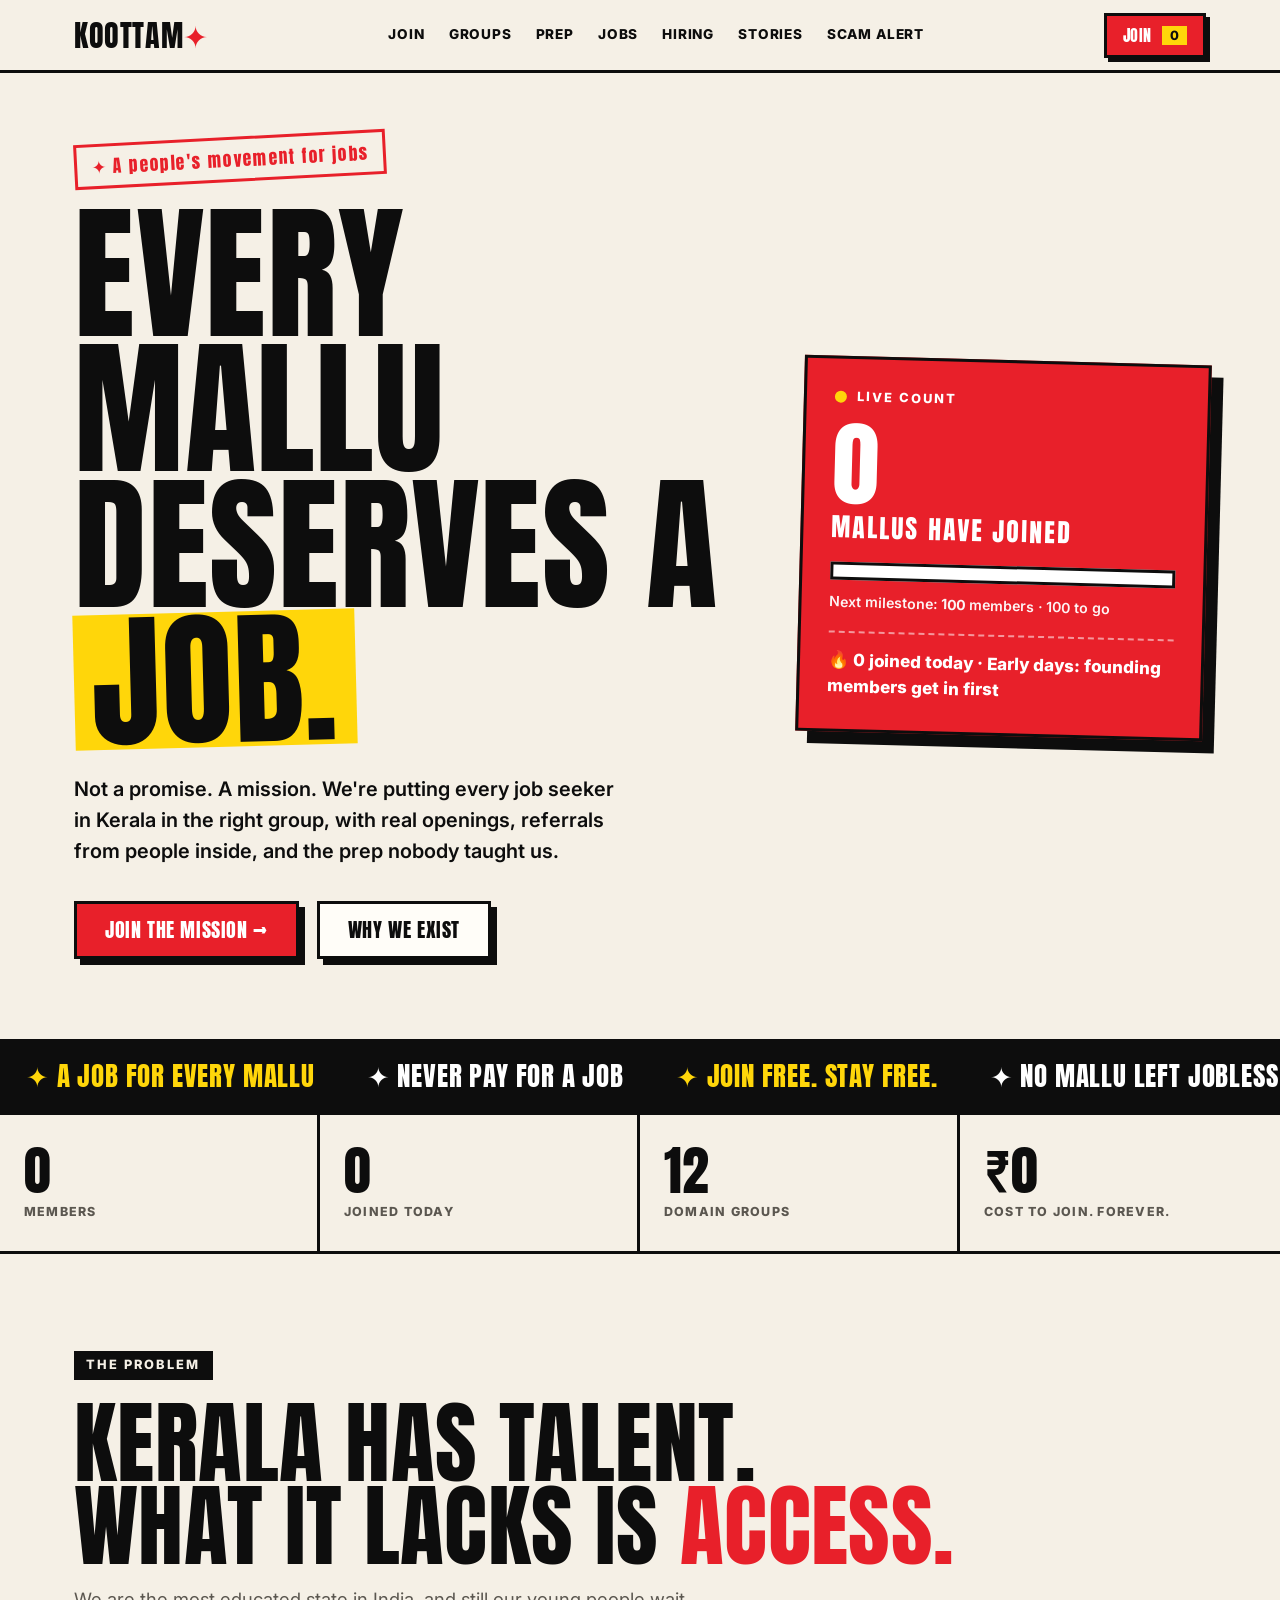
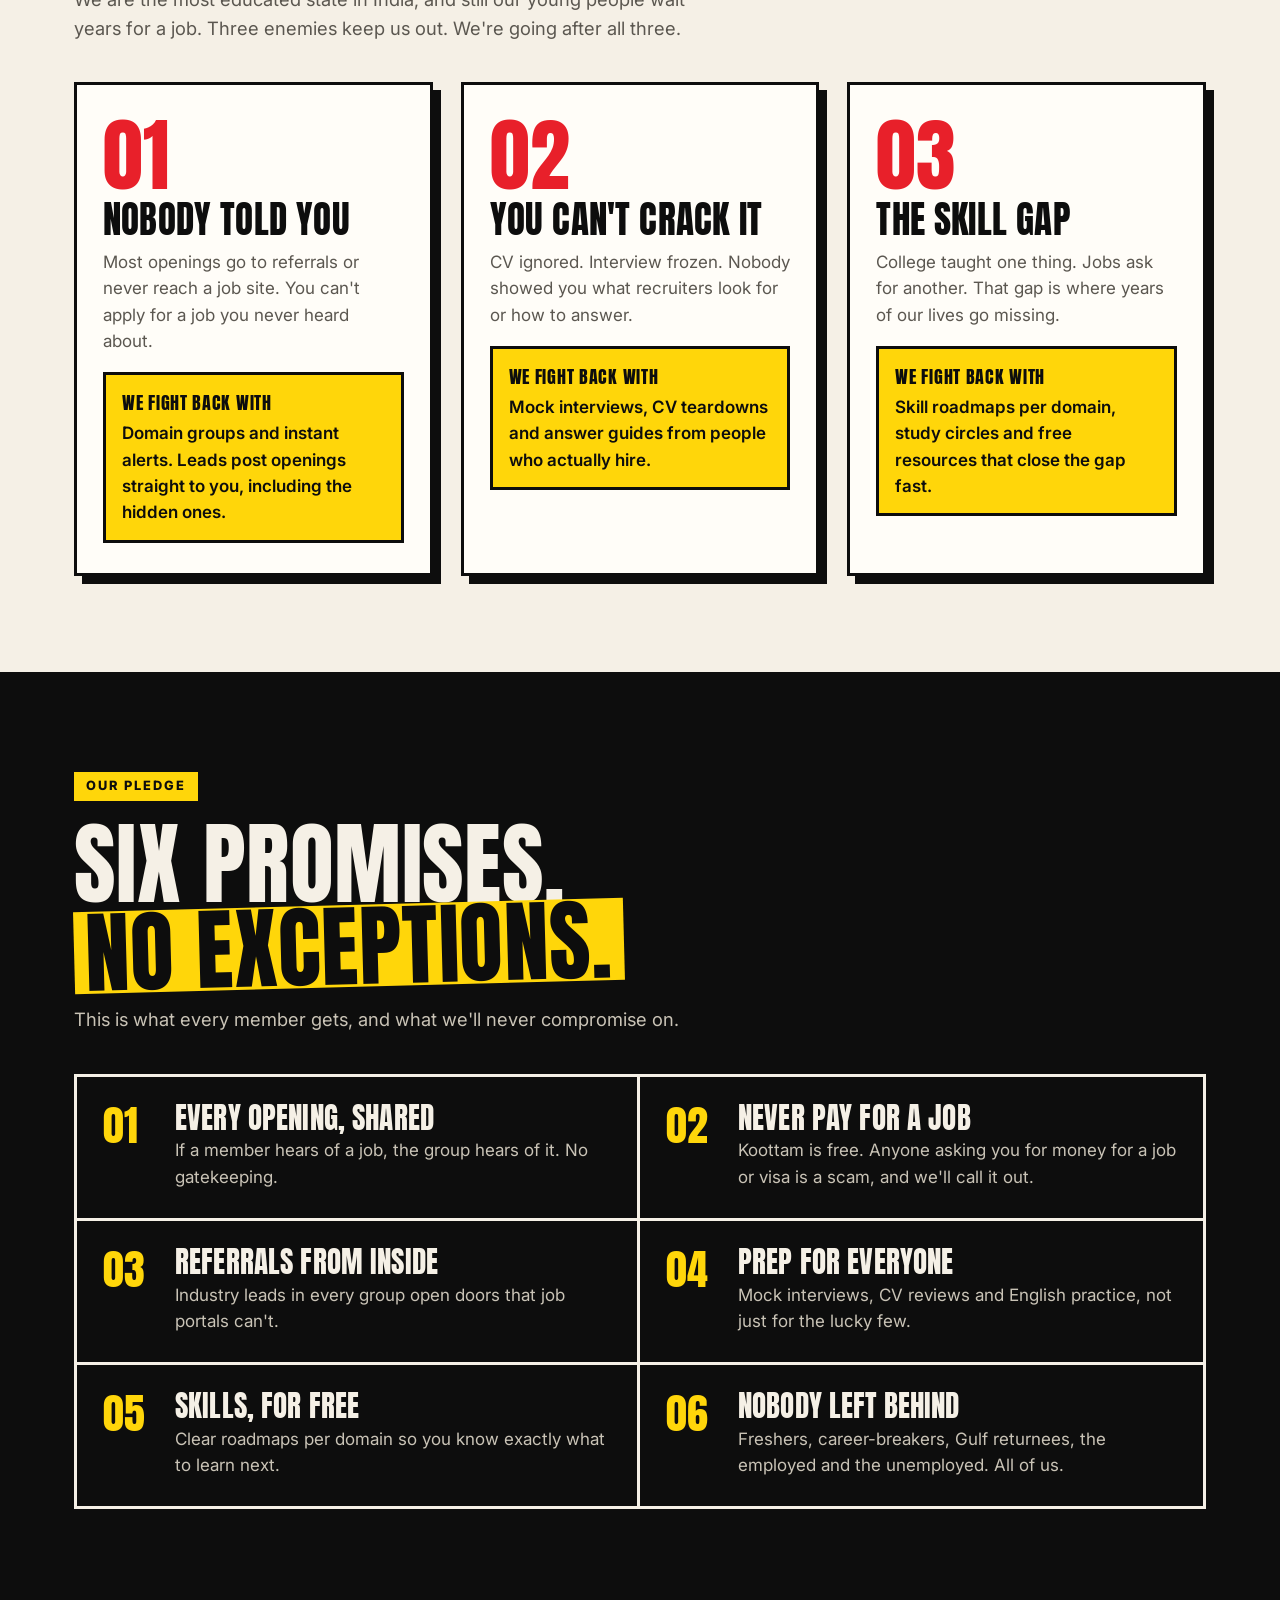
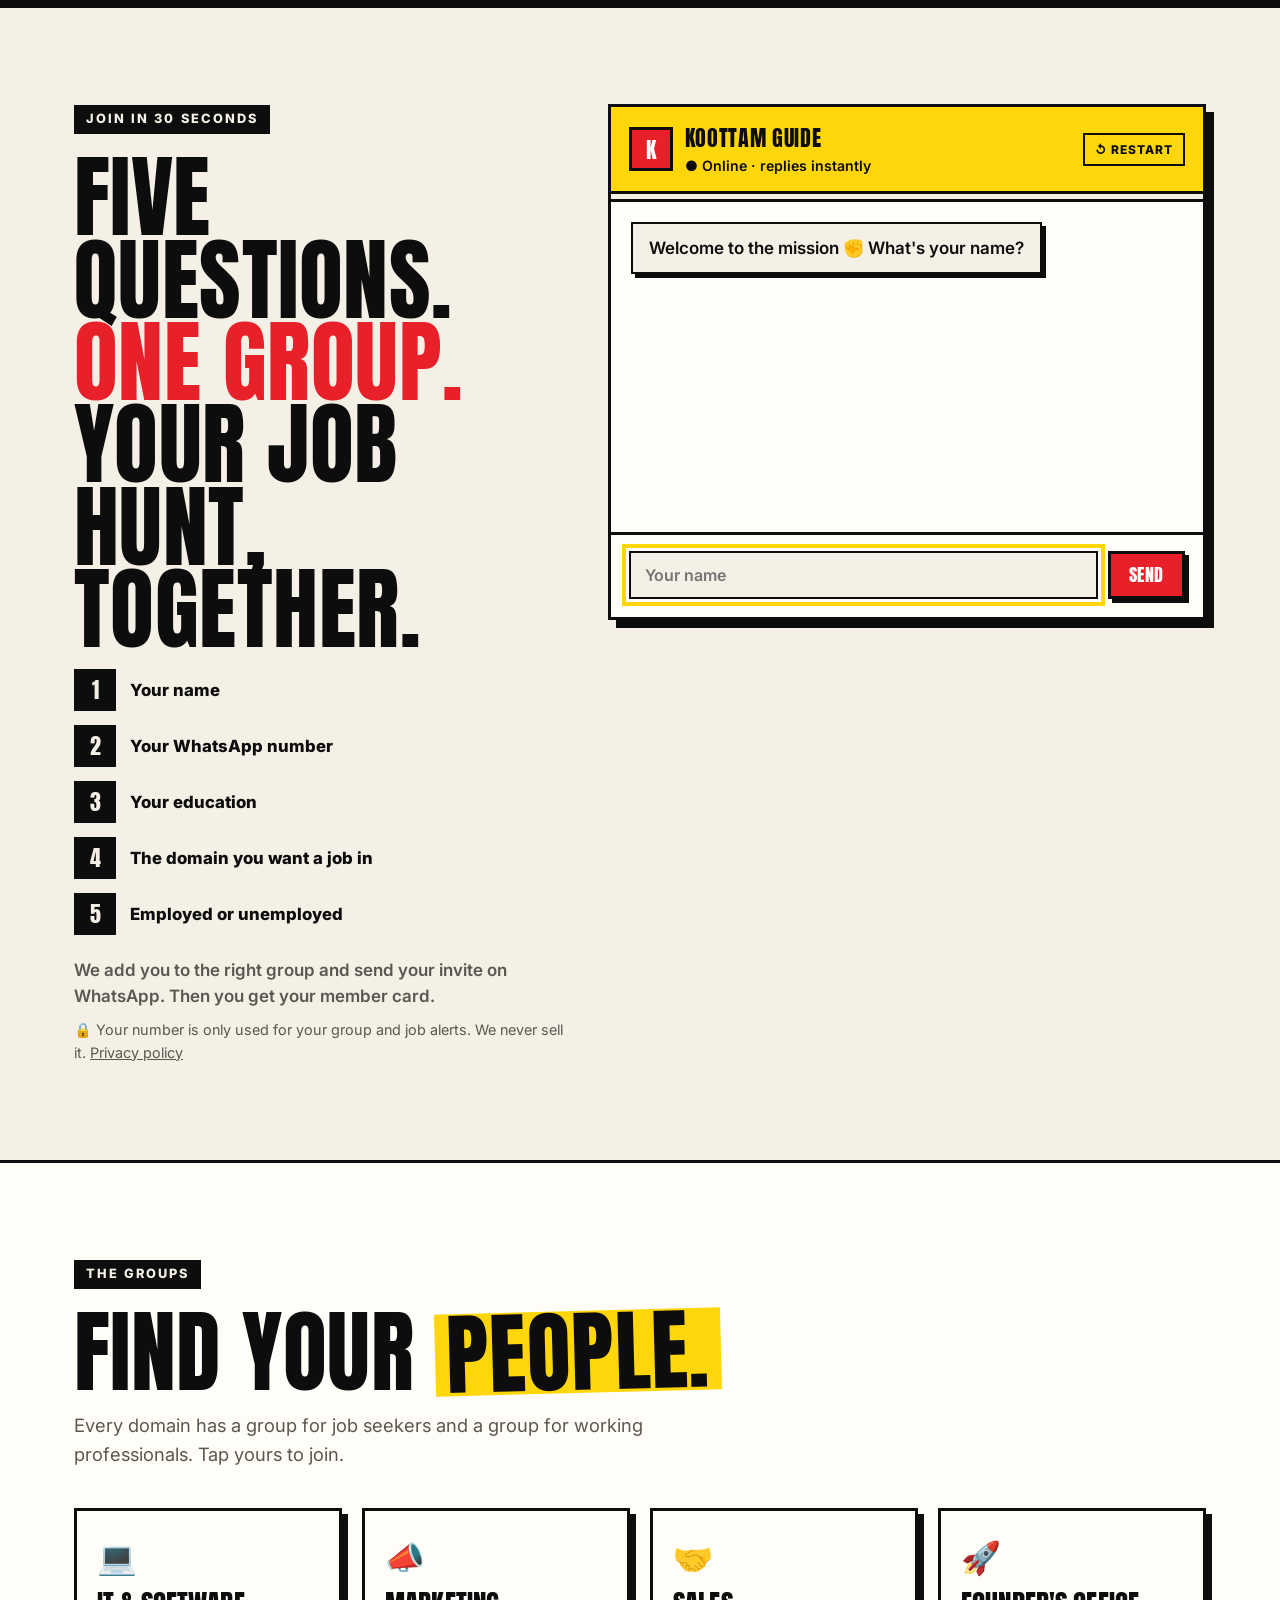
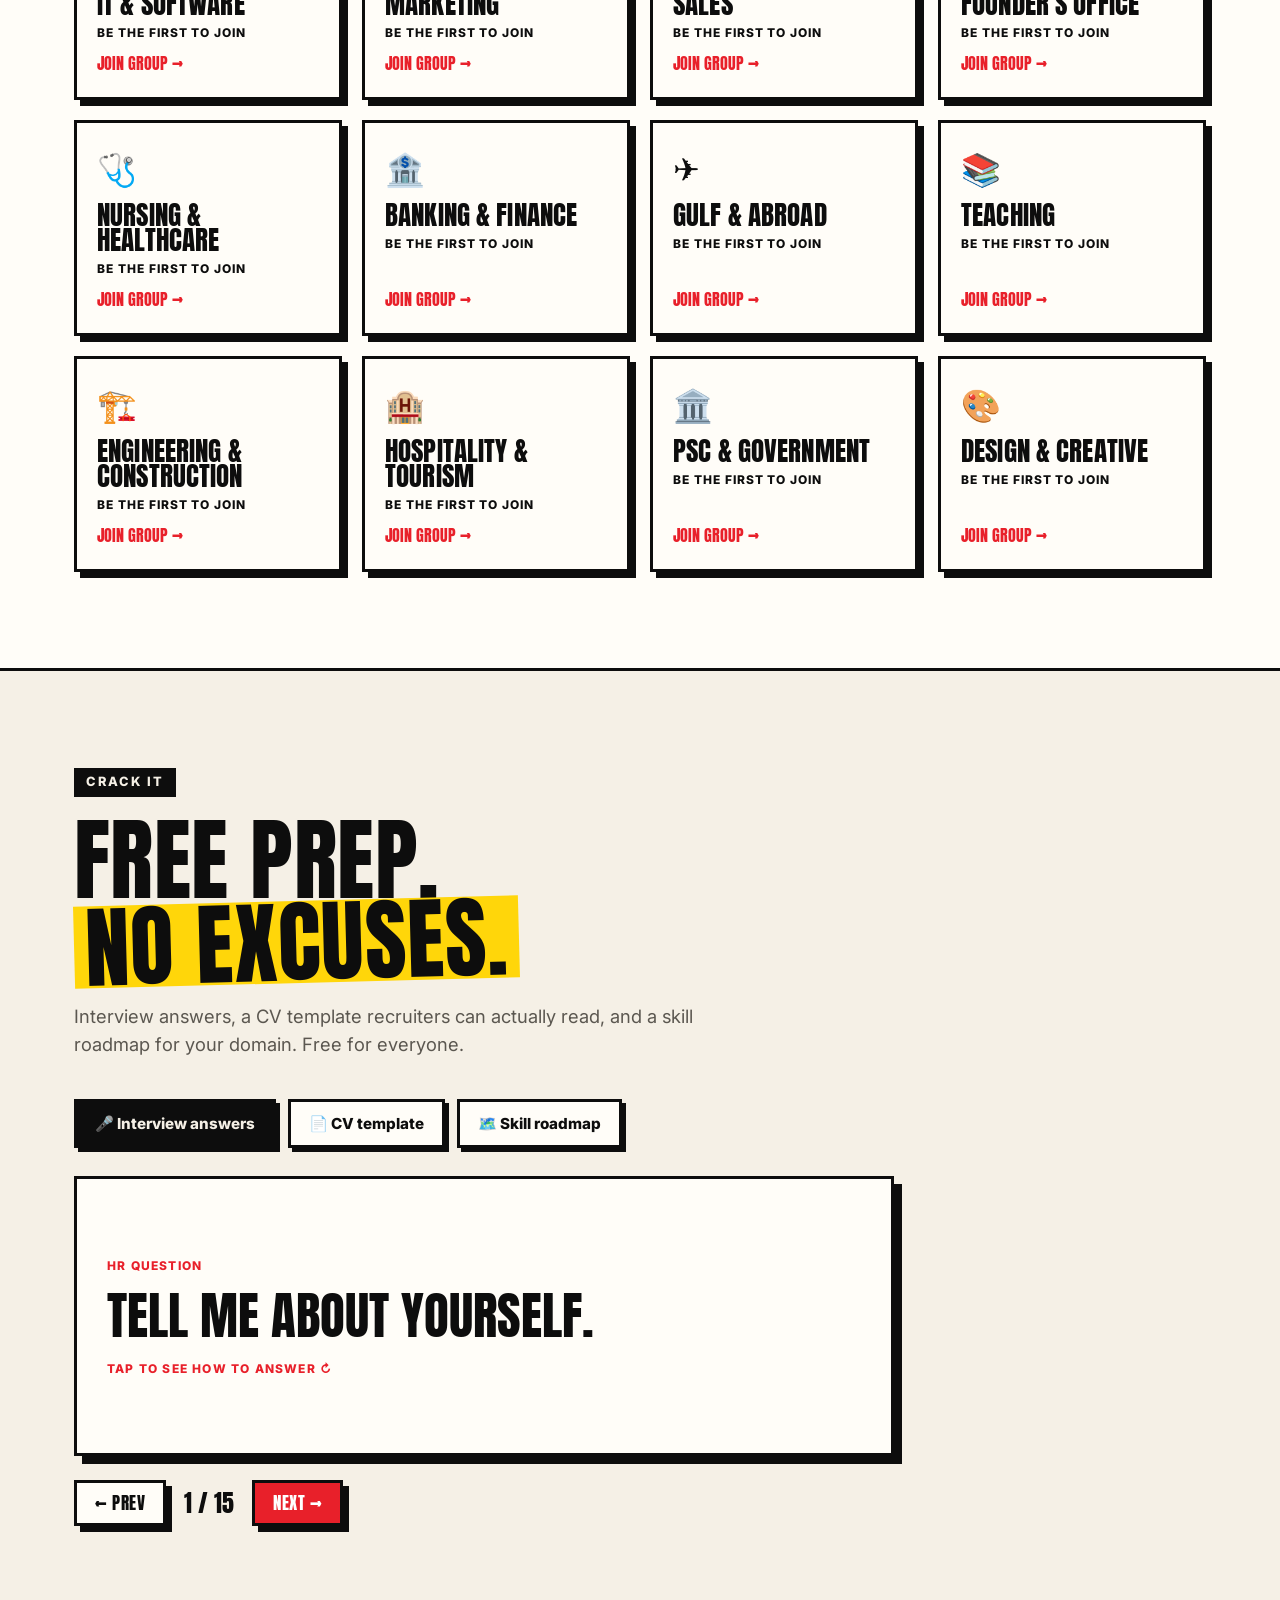
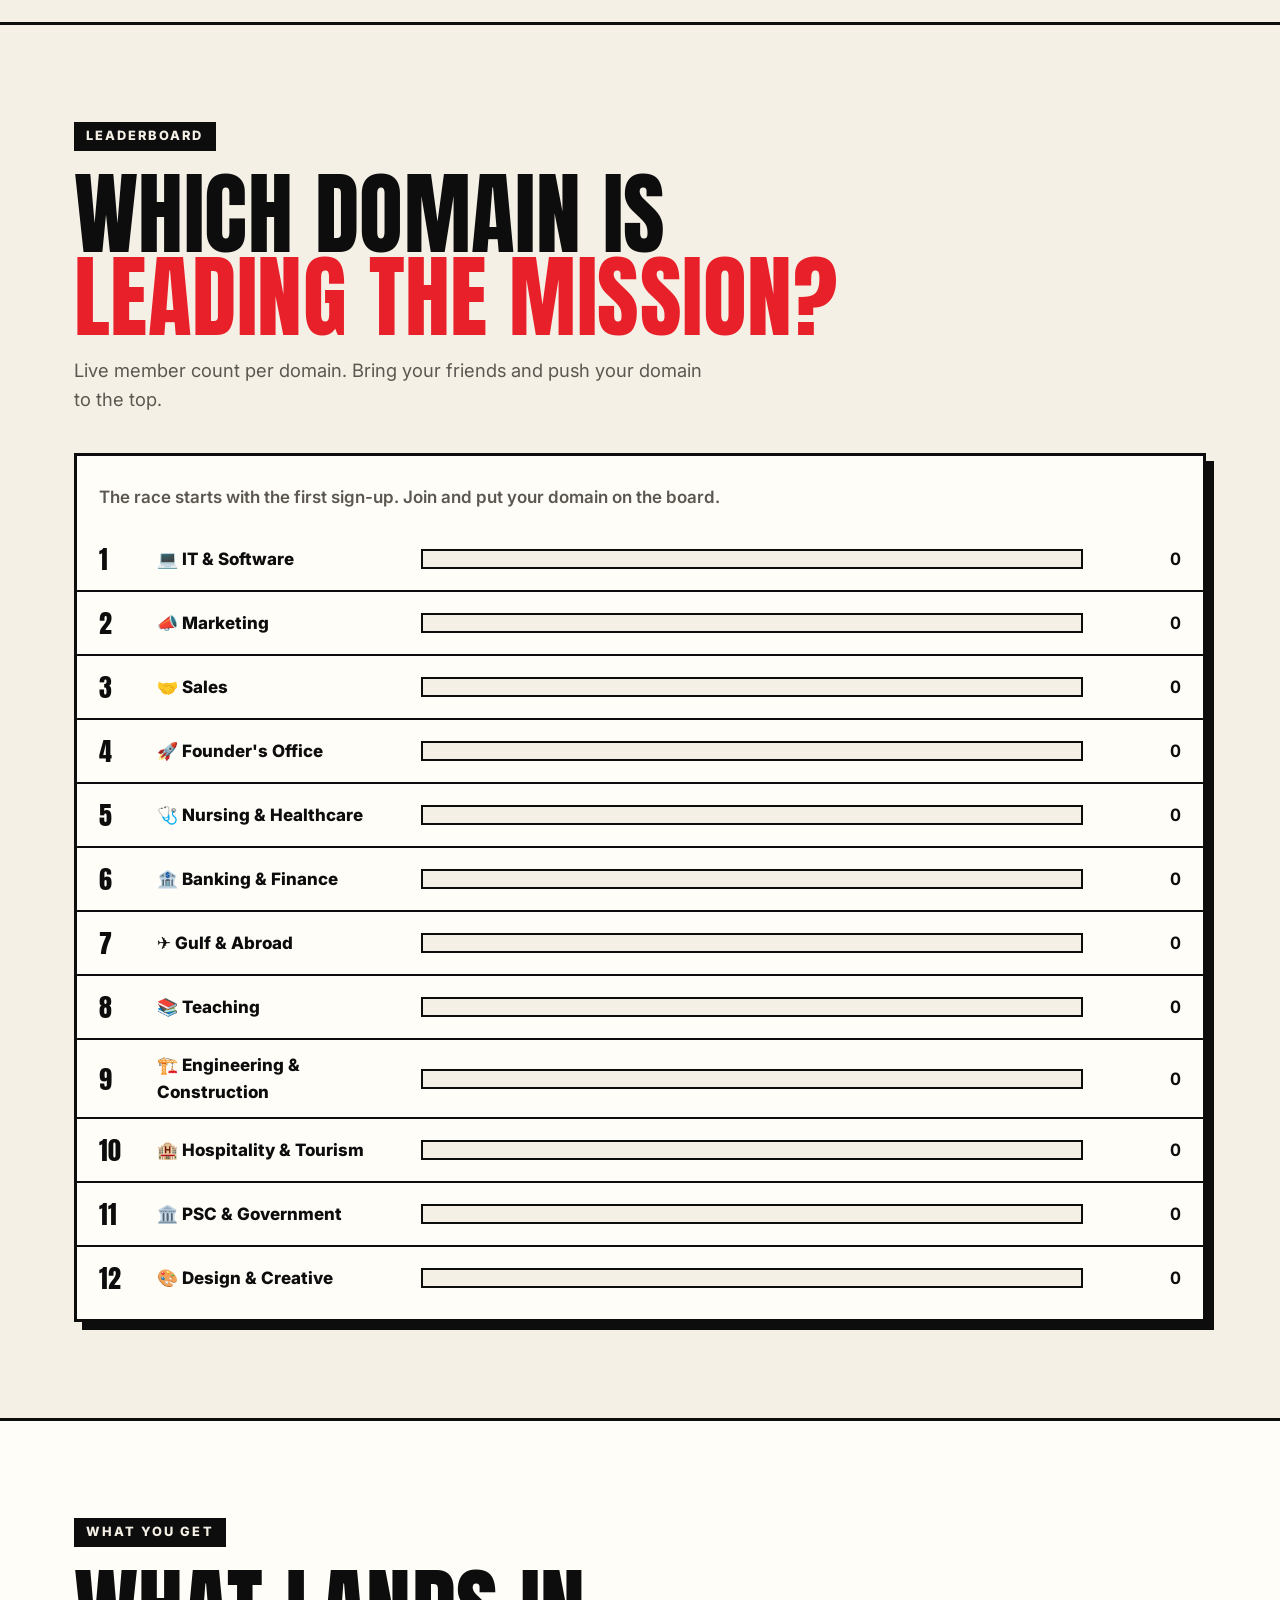
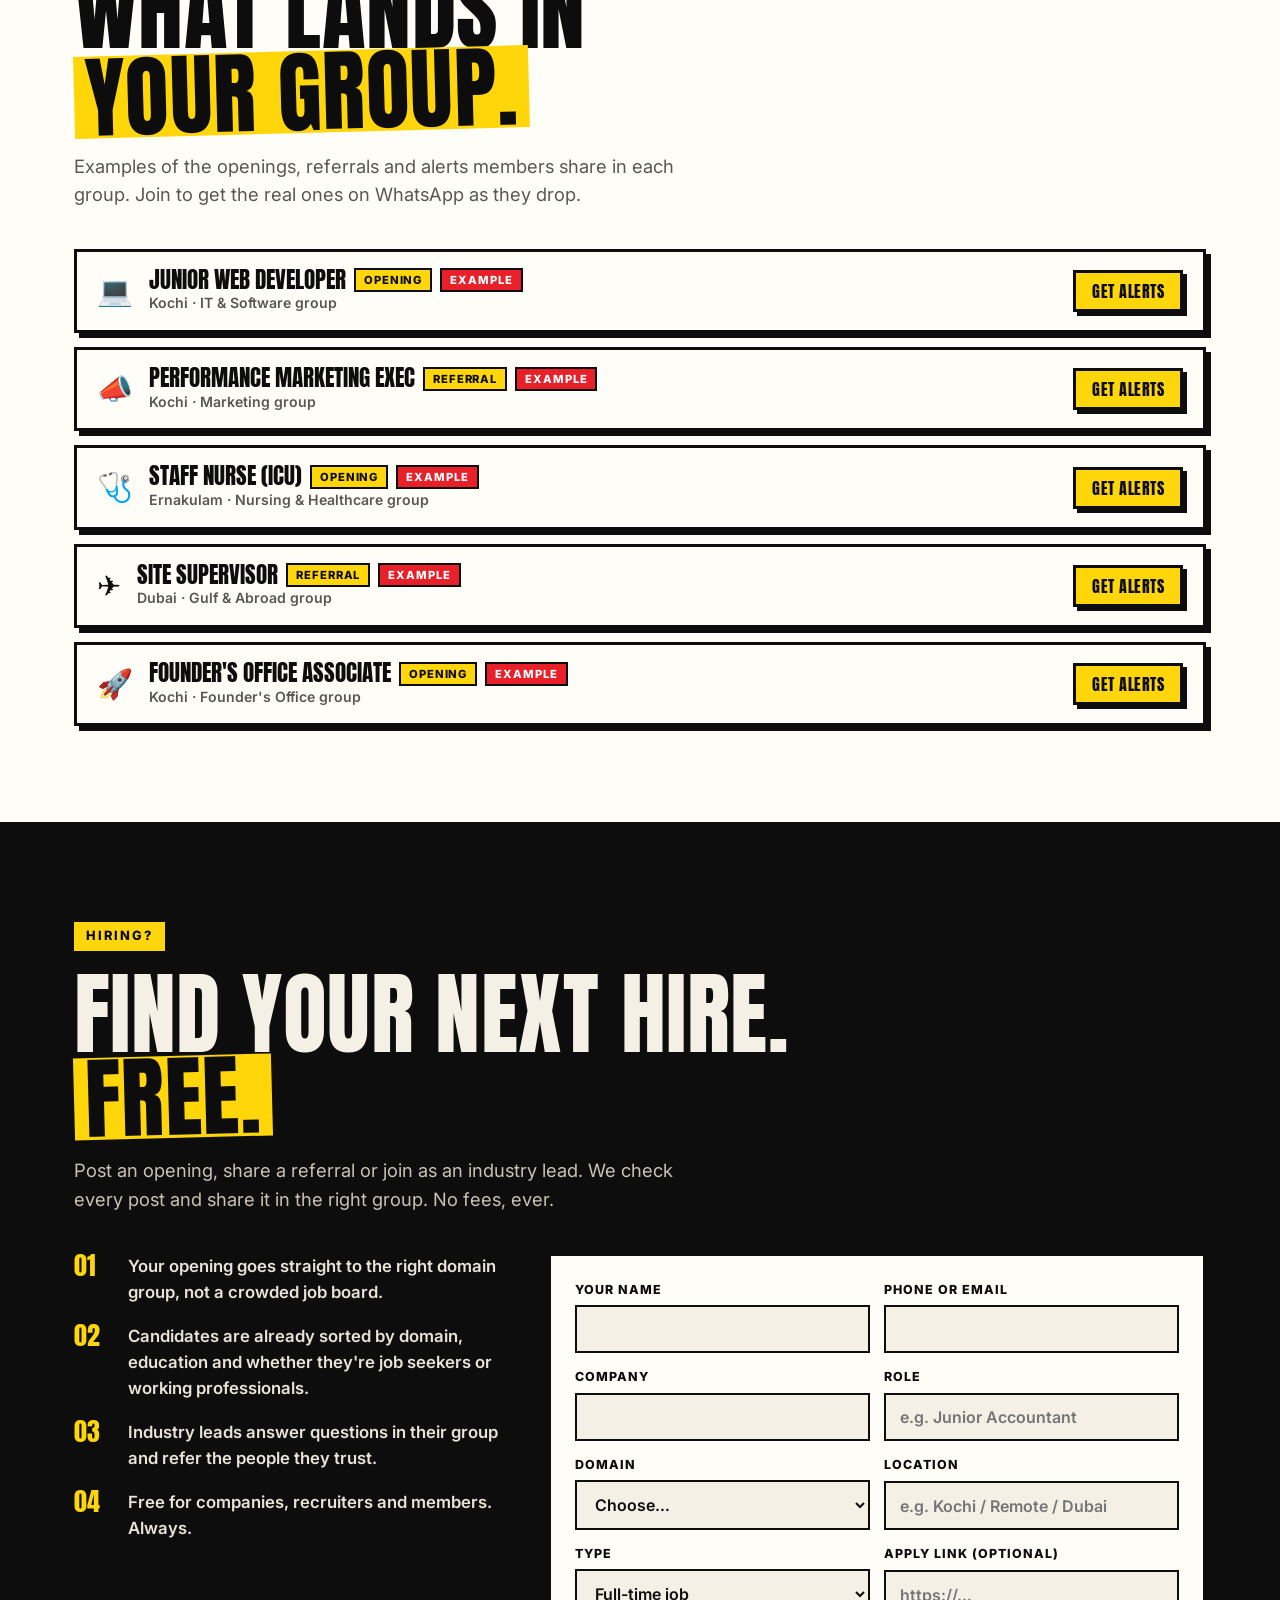
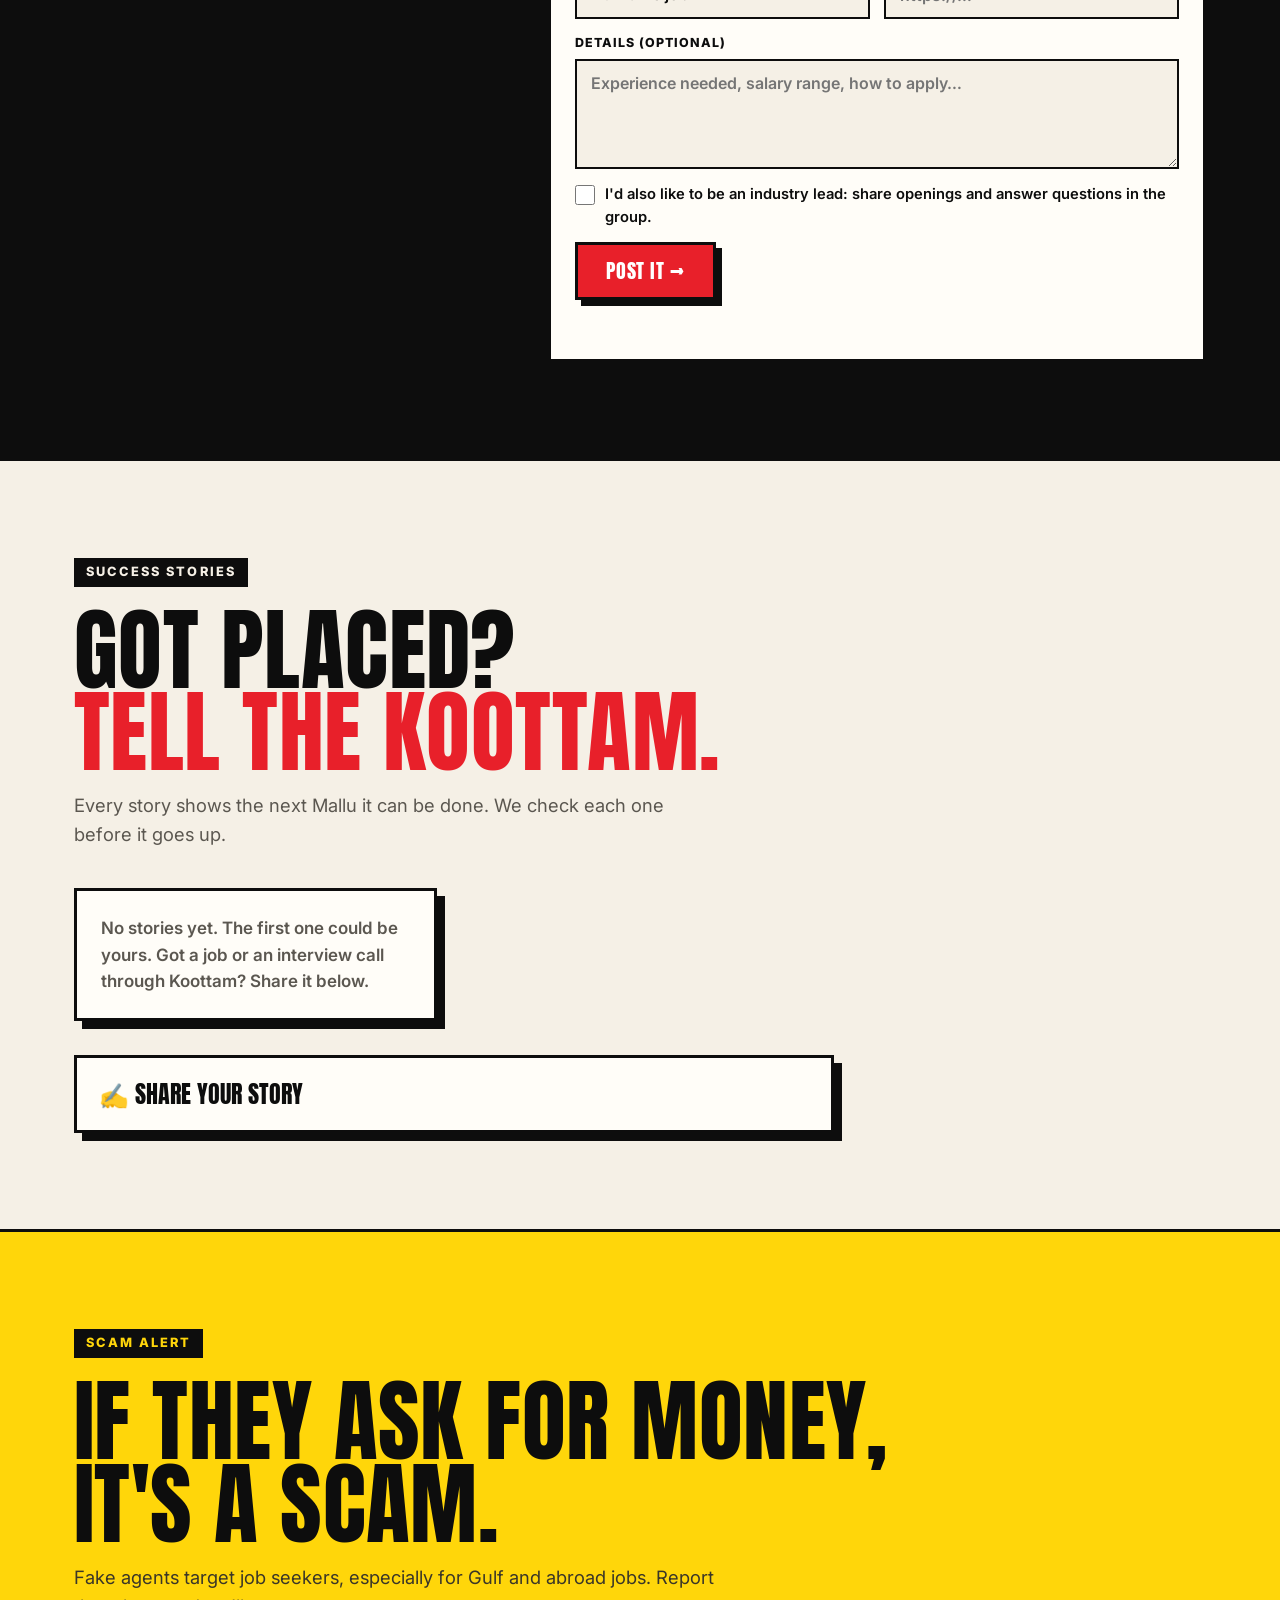
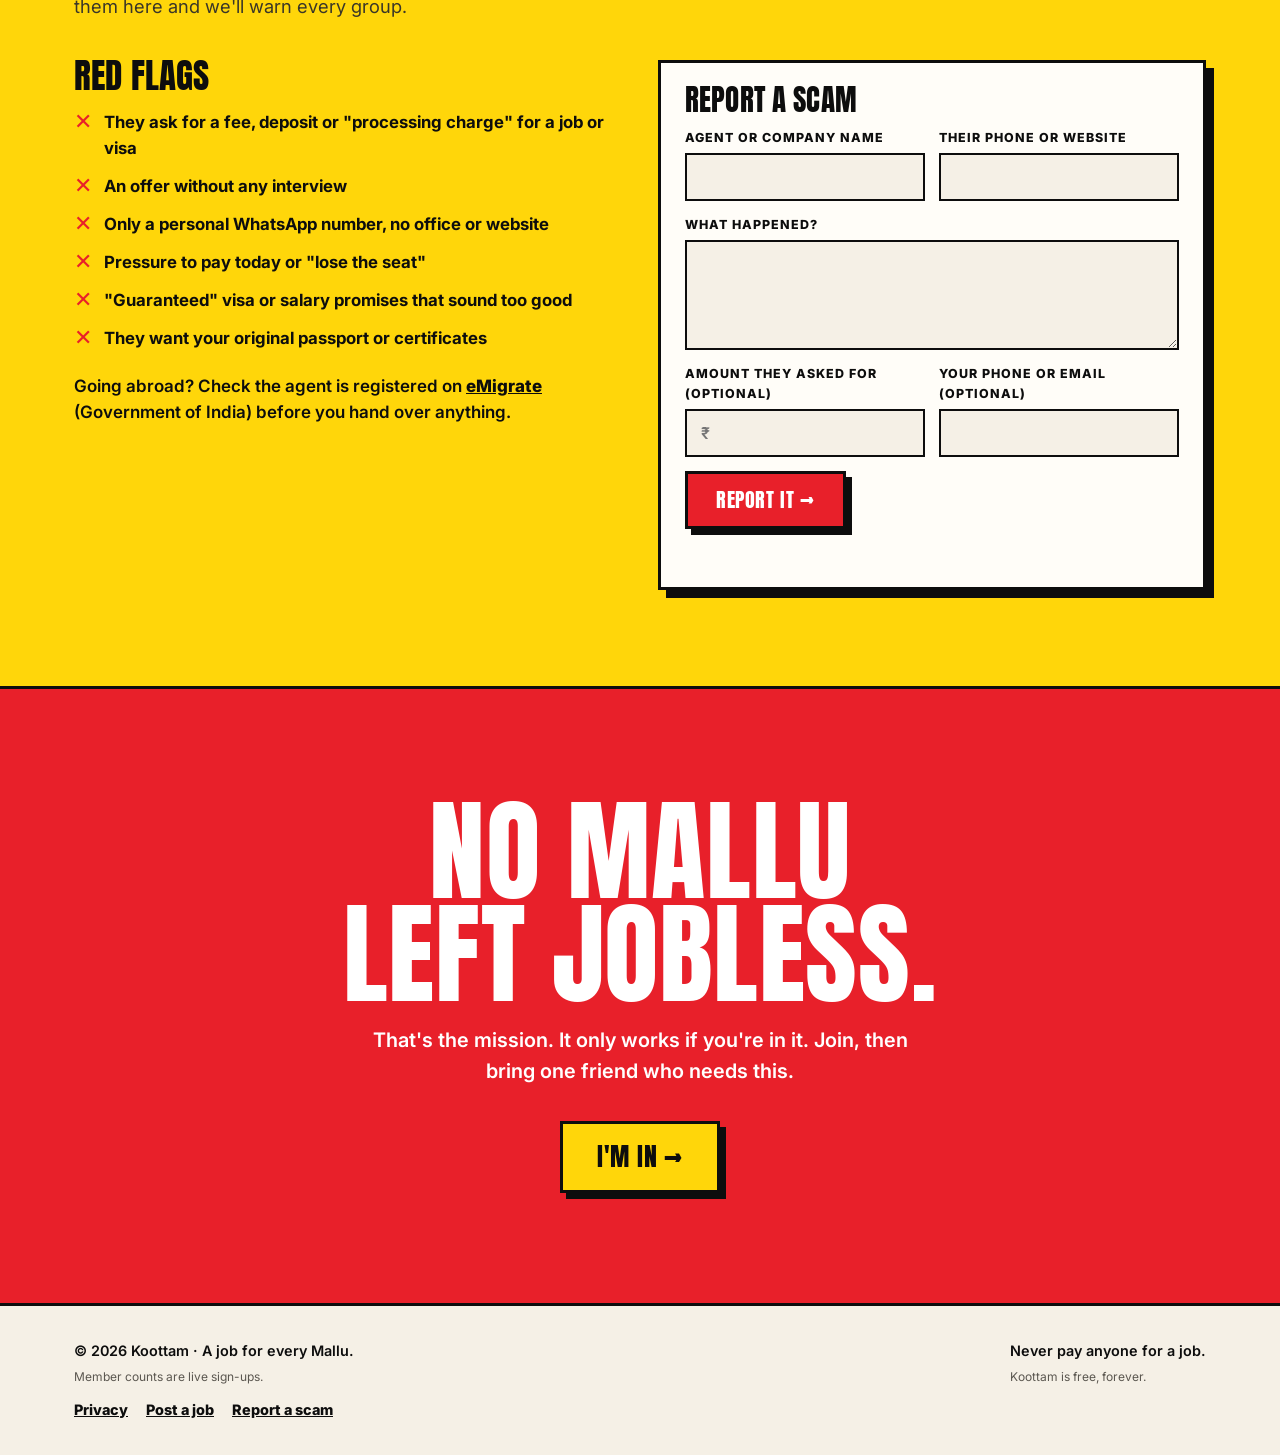
==== index.html @ 41715eaa "Add trust, growth and prep features - Privacy policy page and an 18+ consent line on the WhatsApp nu" ====
<!doctype html>
<html lang="en">
<head>
<meta charset="utf-8">
<meta name="viewport" content="width=device-width, initial-scale=1">
<title>Koottam Job Mission</title>
<meta name="description" content="Koottam is a movement on a mission: a job for every Mallu. Join free, get added to your domain group, get openings, referrals and interview prep.">
<meta name="theme-color" content="#e8202a">
<meta property="og:type" content="website">
<meta property="og:site_name" content="Koottam">
<meta property="og:title" content="Koottam ✦ Every Mallu deserves a job">
<meta property="og:description" content="Join free in 30 seconds. Get added to your domain's WhatsApp group with openings, referrals and interview prep.">
<meta property="og:url" content="https://anoopkm0071-ops.github.io/koottam/">
<meta property="og:image" content="https://anoopkm0071-ops.github.io/koottam/og.png">
<meta property="og:image:width" content="1200">
<meta property="og:image:height" content="630">
<meta name="twitter:card" content="summary_large_image">
<link rel="icon" href="favicon.svg" type="image/svg+xml">
<link rel="apple-touch-icon" href="icon-180.png">
<link rel="preconnect" href="https://fonts.googleapis.com">
<link href="https://fonts.googleapis.com/css2?family=Anton&family=Inter:wght@400;600;800&display=swap" rel="stylesheet">
<style>
:root{
  --paper:#f5f0e6; --ink:#0d0d0d; --card:#fffdf8; --mute:#5b5750; --line:#0d0d0d;
  --red:#e8202a; --yel:#ffd60a; --black:#0d0d0d; --white:#f5f0e6;
  --head:'Anton','Impact','Arial Narrow Bold',sans-serif; --body:'Inter',system-ui,sans-serif;
}
@media (prefers-color-scheme:dark){:root:not([data-theme="light"]){--paper:#121110;--ink:#f5f0e6;--card:#1c1a18;--mute:#aaa397;--line:#f5f0e6}}
:root[data-theme="dark"]{--paper:#121110;--ink:#f5f0e6;--card:#1c1a18;--mute:#aaa397;--line:#f5f0e6}
*{box-sizing:border-box;margin:0}
html{scroll-behavior:smooth}
body{background:var(--paper);color:var(--ink);font:400 17px/1.55 var(--body);overflow-x:hidden}
a{color:inherit}
h1,h2,h3,.big{font-family:var(--head);font-weight:400;text-transform:uppercase;line-height:.92;letter-spacing:.005em}
h2{font-size:clamp(2.6rem,8vw,5.6rem);margin-bottom:18px}
.wrap{max-width:1180px;margin:0 auto;padding:0 24px}
@media(max-width:600px){.wrap{padding:0 16px}}
section{padding:96px 0;border-bottom:3px solid var(--line)}
.kicker{display:inline-block;font:800 .8rem/1 var(--body);letter-spacing:.16em;text-transform:uppercase;background:var(--ink);color:var(--paper);padding:8px 12px;margin-bottom:22px}
.sub{font-size:1.15rem;color:var(--mute);max-width:640px;margin-bottom:40px}
mark{background:var(--yel);color:var(--black);padding:0 .12em;display:inline-block;transform:rotate(-1.5deg)}
.red{color:var(--red)}
.btn{display:inline-flex;align-items:center;gap:10px;cursor:pointer;font:400 1.25rem/1 var(--head);text-transform:uppercase;letter-spacing:.03em;
  padding:16px 28px;background:var(--red);color:#fff;border:3px solid var(--line);box-shadow:6px 6px 0 var(--line);text-decoration:none;transition:transform .12s,box-shadow .12s}
.btn:hover{transform:translate(-2px,-2px);box-shadow:8px 8px 0 var(--line)}
.btn:active{transform:translate(4px,4px);box-shadow:2px 2px 0 var(--line)}
.btn.alt{background:var(--yel);color:var(--black)}
.btn.ghost{background:var(--card);color:var(--ink)}
.box{background:var(--card);border:3px solid var(--line);box-shadow:8px 8px 0 var(--line)}
:focus-visible{outline:4px solid var(--yel);outline-offset:3px}

/* nav */
nav{position:sticky;top:0;z-index:50;background:var(--paper);border-bottom:3px solid var(--line)}
nav .wrap{display:flex;align-items:center;justify-content:space-between;height:70px;gap:14px}
.logo{font:400 1.9rem var(--head);text-decoration:none;letter-spacing:.02em}
.logo span{color:var(--red)}
.links{display:flex;gap:24px;font-weight:800;font-size:.85rem;text-transform:uppercase;letter-spacing:.06em}
.links a{text-decoration:none}.links a:hover{color:var(--red)}
nav .btn{padding:10px 16px;font-size:1rem;box-shadow:4px 4px 0 var(--line)}
nav .btn b{background:var(--yel);color:var(--black);padding:2px 8px;font:800 .8rem var(--body)}
.navr{display:flex;gap:10px;align-items:center}
.burger{display:none;width:46px;height:46px;border:3px solid var(--line);background:var(--card);color:var(--ink);font-size:1.3rem;cursor:pointer;box-shadow:3px 3px 0 var(--line)}
@media(max-width:900px){
  .burger{display:inline-grid;place-items:center}
  .links{position:absolute;top:100%;left:0;right:0;display:none;flex-direction:column;gap:0;background:var(--paper);border-bottom:3px solid var(--line);padding:4px 24px 12px}
  .links.open{display:flex}
  .links a{padding:14px 0;border-bottom:2px solid var(--line)}
  .links a:last-child{border-bottom:0}
}
@media(max-width:420px){nav .btn b{display:none}}

/* hero */
.hero{padding:64px 0 80px}
.hero .wrap{display:grid;grid-template-columns:1.25fr .75fr;gap:48px;align-items:center}
@media(max-width:940px){.hero .wrap{grid-template-columns:1fr}}
.stamp{display:inline-block;border:3px solid var(--red);color:var(--red);font:400 1.1rem var(--head);padding:6px 14px;transform:rotate(-3deg);margin-bottom:24px;letter-spacing:.08em}
.hero h1{font-size:clamp(3.6rem,11.5vw,9.4rem);margin-bottom:26px}
.hero p{font-size:1.25rem;max-width:560px;margin-bottom:34px;font-weight:600}
.cta{display:flex;gap:18px;flex-wrap:wrap}
.counter{background:var(--red);color:#fff;border:3px solid var(--line);box-shadow:12px 12px 0 var(--line);padding:30px 28px;transform:rotate(1.5deg)}
.counter .live{display:flex;align-items:center;gap:10px;font:800 .8rem var(--body);letter-spacing:.16em;text-transform:uppercase}
.dot{width:12px;height:12px;border-radius:50%;background:var(--yel);animation:blink 1.2s infinite}
@keyframes blink{50%{opacity:.25}}
.counter .num{font:400 clamp(3.4rem,9vw,5.8rem)/1 var(--head);margin:14px 0 4px;font-variant-numeric:tabular-nums}
.counter .lbl{font:400 1.6rem/1 var(--head);text-transform:uppercase}
.meter{height:18px;border:3px solid var(--black);background:#fff;margin:22px 0 8px}
.meter i{display:block;height:100%;background:var(--yel);width:0;transition:width 1.2s}
.counter small{font-weight:600;font-size:.88rem;opacity:.95}
.counter .today{margin-top:16px;padding-top:14px;border-top:2px dashed #ffffff88;font-weight:800}

/* marquee */
.marq{background:var(--black);color:var(--yel);border-bottom:3px solid var(--line);overflow:hidden;white-space:nowrap;padding:16px 0}
.marq div{display:inline-block;animation:slide 32s linear infinite;font:400 1.7rem var(--head);text-transform:uppercase;letter-spacing:.03em}
.marq span{margin:0 26px}.marq span:nth-child(even){color:#fff}
@keyframes slide{to{transform:translateX(-50%)}}

/* stats strip */
.strip{display:grid;grid-template-columns:repeat(4,1fr);border-bottom:3px solid var(--line)}
.strip div{padding:28px 24px;border-right:3px solid var(--line)}
.strip div:last-child{border-right:0}
.strip b{display:block;font:400 clamp(2.2rem,5vw,3.4rem)/1 var(--head);font-variant-numeric:tabular-nums}
.strip span{font-weight:800;text-transform:uppercase;font-size:.78rem;letter-spacing:.1em;color:var(--mute)}
@media(max-width:760px){.strip{grid-template-columns:1fr 1fr}.strip div:nth-child(2){border-right:0}.strip div:nth-child(-n+2){border-bottom:3px solid var(--line)}}

/* enemies */
.enemies{display:grid;grid-template-columns:repeat(3,1fr);gap:28px}
@media(max-width:900px){.enemies{grid-template-columns:1fr}}
.enemy{padding:30px 26px;position:relative}
.enemy .n{font:400 5rem/1 var(--head);color:var(--red)}
.enemy h3{font-size:2.3rem;margin:8px 0 12px}
.enemy p{color:var(--mute)}
.enemy .fight{margin-top:18px;padding:14px 16px;background:var(--yel);color:var(--black);border:3px solid var(--line);font-weight:600}
.enemy .fight b{display:block;font:400 1.1rem var(--head);letter-spacing:.04em;text-transform:uppercase;margin-bottom:4px}

/* pledge */
.pledge{background:var(--black);color:var(--white)}
.pledge .kicker{background:var(--yel);color:var(--black)}
.pledge .sub{color:#c9c3b6}
.pl{display:grid;grid-template-columns:repeat(2,1fr);gap:0;border:3px solid var(--white)}
@media(max-width:760px){.pl{grid-template-columns:1fr}}
.pl>div{padding:28px 26px;border-bottom:3px solid var(--white);display:flex;gap:20px;align-items:flex-start}
.pl>div:nth-child(odd){border-right:3px solid var(--white)}
.pl>div:nth-last-child(-n+2){border-bottom:0}
@media(max-width:760px){.pl>div:nth-child(odd){border-right:0}.pl>div:nth-last-child(2){border-bottom:3px solid var(--white)}}
.pl i{font:400 2.6rem/1 var(--head);color:var(--yel);font-style:normal;min-width:52px}
.pl h3{font-size:1.8rem;margin-bottom:6px}
.pl p{color:#c9c3b6}

/* join / guide */
.joinwrap{display:grid;grid-template-columns:.9fr 1.1fr;gap:44px;align-items:start}
@media(max-width:940px){.joinwrap{grid-template-columns:1fr}}
.steps{list-style:none;padding:0;display:grid;gap:14px;margin-top:10px}
.steps li{display:flex;gap:14px;align-items:center;font-weight:800;font-size:1.05rem}
.steps li b{font:400 1.4rem/1 var(--head);background:var(--ink);color:var(--paper);width:42px;height:42px;display:grid;place-items:center;flex:none}
.chat{overflow:hidden}
.chat-head{display:flex;gap:12px;align-items:center;padding:14px 18px;border-bottom:3px solid var(--line);background:var(--yel);color:var(--black)}
.chat-head b{font:400 1.4rem var(--head);text-transform:uppercase;letter-spacing:.03em}
.chat-head small{display:block;font-weight:600}
.av2{width:44px;height:44px;background:var(--red);color:#fff;border:3px solid var(--black);display:grid;place-items:center;font:400 1.4rem var(--head);flex:none}
.reset{margin-left:auto;background:transparent;border:2px solid var(--black);color:var(--black);font:800 .75rem var(--body);text-transform:uppercase;letter-spacing:.08em;padding:7px 10px;cursor:pointer}
.prog{height:8px;background:var(--paper);border-bottom:3px solid var(--line)}.prog i{display:block;height:100%;width:0;background:var(--red);transition:width .5s}
.log{height:330px;overflow-y:auto;padding:20px;display:flex;flex-direction:column;gap:12px}
.msg{max-width:86%;padding:12px 16px;border:2.5px solid var(--line);line-height:1.45;overflow-wrap:anywhere;animation:pop .3s;font-weight:600}
@keyframes pop{from{opacity:0;transform:translateY(10px)}}
.msg.bot{background:var(--paper);align-self:flex-start;box-shadow:4px 4px 0 var(--line)}
.msg.me{background:var(--red);color:#fff;align-self:flex-end;box-shadow:-4px 4px 0 var(--line)}
.dots span{display:inline-block;width:8px;height:8px;margin:0 2px;background:var(--ink);animation:bounce 1s infinite}
.dots span:nth-child(2){animation-delay:.15s}.dots span:nth-child(3){animation-delay:.3s}
@keyframes bounce{40%{transform:translateY(-6px)}}
.opts{display:flex;flex-wrap:wrap;gap:10px;padding:16px 18px 18px;border-top:3px solid var(--line)}
.opts:empty{display:none}
.chip{border:2.5px solid var(--line);background:var(--card);color:var(--ink);padding:10px 14px;cursor:pointer;font:800 .9rem var(--body);box-shadow:3px 3px 0 var(--line);transition:transform .1s,box-shadow .1s,background .1s}
.chip:hover{background:var(--yel);color:var(--black);transform:translate(-1px,-1px);box-shadow:4px 4px 0 var(--line)}
#chatText{display:flex;gap:10px;padding:16px 18px 18px;border-top:3px solid var(--line)}
#chatText[hidden]{display:none}
#chatText input{flex:1;min-width:0;border:2.5px solid var(--line);background:var(--paper);color:var(--ink);font:600 1rem var(--body);padding:12px 14px}
#chatText .btn{padding:10px 18px;font-size:1.1rem;box-shadow:4px 4px 0 var(--line)}

/* member card */
.mcard{margin-top:30px;background:var(--red);color:#fff;border:3px solid var(--line);box-shadow:10px 10px 0 var(--line);padding:26px;position:relative;overflow:hidden;animation:pop .5s}
.mcard::after{content:"MEMBER";position:absolute;right:-12px;bottom:-24px;font:400 7rem/1 var(--head);color:#ffffff1f;pointer-events:none}
.mcard .top{display:flex;justify-content:space-between;gap:10px;font:800 .78rem var(--body);letter-spacing:.16em;text-transform:uppercase}
.mcard .no{font:400 clamp(3rem,9vw,4.6rem)/1 var(--head);margin:16px 0 6px}
.mcard .nm{font:400 2rem/1 var(--head);text-transform:uppercase;overflow-wrap:anywhere}
.mcard .grp{display:inline-block;margin-top:14px;background:var(--yel);color:var(--black);border:2.5px solid var(--black);padding:6px 12px;font-weight:800}
.mcard .inv{margin-top:14px;font-weight:600;position:relative;z-index:1}
.mcard-act{display:flex;gap:14px;flex-wrap:wrap;margin-top:22px}
.mcard-act .btn{font-size:1.05rem;padding:12px 18px}

/* domains */
.doms{display:grid;grid-template-columns:repeat(auto-fill,minmax(220px,1fr));gap:20px}
.dom{text-align:left;cursor:pointer;padding:22px 20px;font:inherit;color:var(--ink);display:flex;flex-direction:column;gap:8px;transition:transform .12s,box-shadow .12s,background .12s;box-shadow:6px 6px 0 var(--line)}
.dom:hover{background:var(--yel);color:var(--black);transform:translate(-2px,-2px);box-shadow:8px 8px 0 var(--line)}
.dom .e{font-size:2rem}
.dom h3{font-size:1.7rem}
.dom small{font-weight:800;text-transform:uppercase;letter-spacing:.08em;font-size:.75rem}
.dom .go{margin-top:auto;font:400 1rem var(--head);text-transform:uppercase;color:var(--red)}

/* districts */
.board{padding:10px 0}
.drow{display:grid;grid-template-columns:44px 250px 1fr 84px;gap:14px;align-items:center;padding:12px 22px;border-bottom:2px solid var(--line);font-weight:800}
.drow:last-child{border-bottom:0}
.board .empty{padding:18px 22px;color:var(--mute);font-weight:600}
.drow .rk{font:400 1.6rem var(--head)}
.drow:nth-child(1) .rk{color:var(--red)}
.bar{height:20px;border:2.5px solid var(--line);background:var(--paper)}
.bar i{display:block;height:100%;background:var(--red);width:0;transition:width 1s}
.drow:nth-child(-n+3) .bar i{background:var(--yel)}
.drow b{text-align:right;font-variant-numeric:tabular-nums}
@media(max-width:640px){.drow{grid-template-columns:34px 1fr 70px;padding:12px 14px}.drow .bar{grid-column:1/-1;grid-row:2}}

/* jobs */
#feed{display:grid;gap:14px}
.job{display:grid;grid-template-columns:auto 1fr auto;gap:16px;align-items:center;padding:16px 20px;animation:pop .45s;box-shadow:5px 5px 0 var(--line)}
.job .e{font-size:1.8rem}
.job h4{font:400 1.45rem/1.05 var(--head);text-transform:uppercase}
.job p{color:var(--mute);font-size:.88rem;font-weight:600}
.tag{display:inline-block;font:800 .7rem var(--body);letter-spacing:.08em;text-transform:uppercase;padding:3px 8px;border:2px solid var(--line);margin-left:8px;vertical-align:middle;background:var(--yel);color:var(--black)}
.tag.new{background:var(--red);color:#fff}
@media(max-width:600px){.job{grid-template-columns:auto 1fr}.job .btn{grid-column:1/-1;justify-content:center}}

/* final */
.final{background:var(--red);color:#fff;text-align:center;padding:110px 0}
.final h2{font-size:clamp(2.8rem,9vw,7rem);margin-bottom:26px}
.final .btn{background:var(--yel);color:var(--black);font-size:1.6rem;padding:20px 34px}
footer{padding:34px 0;font-weight:600;font-size:.9rem}
footer .wrap{display:flex;justify-content:space-between;gap:16px;flex-wrap:wrap}
footer small{display:block;color:var(--mute);font-weight:400;margin-top:6px}

.joinwrap>*,.hiregrid>*,.scamgrid>*,.cvgrid>*,.roadgrid>*,.aboutgrid>*{min-width:0}
/* consent + invite box */
.consent{padding:0 18px 16px;font-size:.82rem;color:var(--mute);font-weight:600}
.refbox{margin-top:22px;padding:22px}
.refbox code{display:block;word-break:break-all;background:var(--paper);padding:8px 10px;border:2px solid var(--line);font-weight:600}

/* prep */
.tabs{display:flex;flex-wrap:wrap;gap:12px;margin-bottom:28px}
.tabs button{border:3px solid var(--line);background:var(--card);color:var(--ink);padding:12px 18px;cursor:pointer;font:800 .95rem var(--body);box-shadow:4px 4px 0 var(--line)}
.tabs button[aria-selected=true]{background:var(--ink);color:var(--paper)}
.flash{min-height:280px;padding:34px 30px;cursor:pointer;display:flex;align-items:center;max-width:820px}
.flash small{font-weight:800;text-transform:uppercase;letter-spacing:.1em;font-size:.75rem;color:var(--red)}
.flash .q{font:400 clamp(2rem,5vw,3.2rem)/1.02 var(--head);text-transform:uppercase;margin:12px 0}
.flash .back div{font-size:1.15rem;font-weight:600;margin-top:10px}
.flash.flip{background:var(--yel);color:var(--black)}
.flash.flip .front,.flash:not(.flip) .back{display:none}
.fctl{display:flex;align-items:center;gap:18px;margin-top:24px;max-width:820px}
.fctl .btn{font-size:1.05rem;padding:12px 18px}
#fPos{font:400 1.5rem var(--head)}
.cvgrid,.roadgrid{display:grid;grid-template-columns:1.2fr .8fr;gap:28px;align-items:start}
@media(max-width:900px){.cvgrid,.roadgrid{grid-template-columns:1fr}}
pre.cv{padding:22px;margin:0;white-space:pre-wrap;font:500 .85rem/1.6 ui-monospace,Menlo,Consolas,monospace;max-width:100%;overflow-x:auto}
.rules{margin:12px 0 22px 20px;display:grid;gap:8px;font-weight:600}
.lbl{display:grid;gap:6px;font-weight:800;font-size:.78rem;text-transform:uppercase;letter-spacing:.08em}
.skills{display:grid;gap:10px;margin-top:18px}
.skill{display:flex;gap:12px;align-items:center;padding:12px 14px;border:2.5px solid var(--line);cursor:pointer;font-weight:600}
.skill:has(input:checked){background:var(--yel);color:var(--black)}
.skill input{width:20px;height:20px;flex:none;accent-color:var(--red)}
.ready b{font:400 4.2rem/1 var(--head);color:var(--red)}
.ready{font-weight:800;text-transform:uppercase;letter-spacing:.08em}
.meter2{height:18px;border:3px solid var(--line);background:var(--paper);margin:12px 0 20px}
.meter2 i{display:block;height:100%;width:0;background:var(--red);transition:width .4s}
#roadTips{margin:8px 0 22px 18px;display:grid;gap:6px;font-weight:600}

/* forms */
.form{padding:24px;display:grid;gap:14px;color:var(--ink)}
.form label{display:grid;gap:6px;font-weight:800;font-size:.78rem;text-transform:uppercase;letter-spacing:.08em}
.form input,.form select,.form textarea,.lbl select{border:2.5px solid var(--line);background:var(--paper);color:var(--ink);font:600 1rem var(--body);padding:12px 14px;width:100%;border-radius:0}
.form textarea{min-height:110px;resize:vertical}
.form .two{display:grid;grid-template-columns:1fr 1fr;gap:14px}
@media(max-width:600px){.form .two{grid-template-columns:1fr}}
.form .chk{display:flex;gap:10px;align-items:flex-start;text-transform:none;letter-spacing:0;font-size:.92rem;font-weight:600}
.form .chk input{width:20px;height:20px;flex:none;margin-top:2px;accent-color:var(--red)}
.form .btn{justify-self:start}
.hp{position:absolute;left:-9999px;width:1px;height:1px;opacity:0}
.fmsg{font-weight:800;min-height:1.2em}
.fmsg.err{color:var(--red)}

/* hiring */
.hiregrid{display:grid;grid-template-columns:.8fr 1.2fr;gap:36px;align-items:start}
@media(max-width:900px){.hiregrid{grid-template-columns:1fr}}
.perks2{list-style:none;padding:0;display:grid;gap:18px}
.perks2 li{display:flex;gap:14px;font-weight:600;font-size:1.05rem;color:#e9e4d8}
.perks2 b{font:400 1.6rem/1 var(--head);color:var(--yel);min-width:40px}

/* stories */
.storygrid{display:grid;grid-template-columns:repeat(auto-fill,minmax(280px,1fr));gap:22px;margin-bottom:34px}
.story{padding:24px}
.story small{font-weight:800;color:var(--red);text-transform:uppercase;letter-spacing:.08em;font-size:.75rem}
.story q{display:block;font-weight:600;font-size:1.05rem;margin:10px 0 14px}
.story b{font:400 1.5rem var(--head);text-transform:uppercase}
.story.empty{color:var(--mute);font-weight:600}
details.sform{max-width:760px}
details.sform summary{cursor:pointer;padding:18px 22px;font:400 1.5rem var(--head);text-transform:uppercase;list-style:none}
details.sform summary::-webkit-details-marker{display:none}
details.sform[open] summary{border-bottom:3px solid var(--line)}

/* scam */
.scam{background:var(--yel);color:var(--black)}
.scam .kicker{background:var(--black);color:var(--yel)}
.scam .sub{color:#3a3628}
.scam h3{font-size:2.2rem}
.scam a{color:var(--black);font-weight:800}
.scamgrid{display:grid;grid-template-columns:1fr 1fr;gap:36px;align-items:start}
@media(max-width:900px){.scamgrid{grid-template-columns:1fr}}
.flags{list-style:none;padding:0;display:grid;gap:12px;margin:16px 0 22px}
.flags li{display:flex;gap:12px;font-weight:700;font-size:1.05rem}
.flags li::before{content:"✕";color:var(--red);font:400 1.4rem/1 var(--head)}

/* about */
.aboutgrid{display:grid;grid-template-columns:260px 1fr;gap:40px;align-items:center}
@media(max-width:760px){.aboutgrid{grid-template-columns:1fr}.ph{max-width:220px}}
.ph{aspect-ratio:1;display:grid;place-items:center;font:400 6rem var(--head);background:var(--red);color:#fff;overflow:hidden}
.ph img{width:100%;height:100%;object-fit:cover}
#abRole{font-weight:800;text-transform:uppercase;letter-spacing:.1em;color:var(--red);margin-bottom:14px}
#abStory{font-size:1.15rem;max-width:640px;margin-bottom:24px;white-space:pre-line}
.flinks{display:flex;gap:18px;flex-wrap:wrap;margin-top:12px}
.flinks a{font-weight:800}
canvas#confetti{position:fixed;inset:0;pointer-events:none;z-index:99}

.rv{opacity:0;transform:translateY(30px);transition:opacity .6s,transform .6s}
.rv.on{opacity:1;transform:none}
@media(prefers-reduced-motion:reduce){*{animation:none!important;transition:none!important}.rv{opacity:1;transform:none}html{scroll-behavior:auto}}
</style>
</head>
<body>

<nav><div class="wrap">
  <a class="logo" href="#top">KOOTTAM<span>✦</span></a>
  <div class="links" id="links"><a href="#join">Join</a><a href="#domains">Groups</a><a href="#prep">Prep</a><a href="#jobs">Jobs</a><a href="#hire">Hiring</a><a href="#stories">Stories</a><a href="#scam">Scam alert</a></div>
  <div class="navr"><button class="burger" id="burger" type="button" aria-expanded="false" aria-controls="links" aria-label="Menu">☰</button><a class="btn" href="#join">Join <b data-c="members">0</b></a></div>
</div></nav>

<header class="hero" id="top"><div class="wrap">
  <div>
    <div class="stamp">✦ A people's movement for jobs</div>
    <h1>Every Mallu deserves a <mark>job.</mark></h1>
    <p>Not a promise. A mission. We're putting every job seeker in Kerala in the right group, with real openings, referrals from people inside, and the prep nobody taught us.</p>
    <div class="cta"><a class="btn" href="#join">Join the mission →</a><a class="btn ghost" href="#why">Why we exist</a></div>
  </div>
  <div class="counter" aria-live="polite">
    <div class="live"><span class="dot"></span> Live count</div>
    <div class="num" data-c="members">0</div>
    <div class="lbl">Mallus have joined</div>
    <div class="meter"><i id="meter"></i></div>
    <small>Next milestone: <b id="milestone">25,000</b> members · <span id="toGo">0</span> to go</small>
    <div class="today">🔥 <span data-c="today">0</span> joined today<span id="early"> · Early days: founding members get in first</span></div>
  </div>
</div></header>

<div class="marq" aria-hidden="true"><div id="marq"></div></div>

<div class="strip">
  <div><b data-c="members">0</b><span>Members</span></div>
  <div><b data-c="today">0</b><span>Joined today</span></div>
  <div><b>12</b><span>Domain groups</span></div>
  <div><b>₹0</b><span>Cost to join. Forever.</span></div>
</div>

<section id="why"><div class="wrap rv">
  <span class="kicker">The problem</span>
  <h2>Kerala has talent.<br>What it lacks is <span class="red">access.</span></h2>
  <p class="sub">We are the most educated state in India, and still our young people wait years for a job. Three enemies keep us out. We're going after all three.</p>
  <div class="enemies">
    <div class="box enemy"><div class="n">01</div><h3>Nobody told you</h3><p>Most openings go to referrals or never reach a job site. You can't apply for a job you never heard about.</p>
      <div class="fight"><b>We fight back with</b>Domain groups and instant alerts. Leads post openings straight to you, including the hidden ones.</div></div>
    <div class="box enemy"><div class="n">02</div><h3>You can't crack it</h3><p>CV ignored. Interview frozen. Nobody showed you what recruiters look for or how to answer.</p>
      <div class="fight"><b>We fight back with</b>Mock interviews, CV teardowns and answer guides from people who actually hire.</div></div>
    <div class="box enemy"><div class="n">03</div><h3>The skill gap</h3><p>College taught one thing. Jobs ask for another. That gap is where years of our lives go missing.</p>
      <div class="fight"><b>We fight back with</b>Skill roadmaps per domain, study circles and free resources that close the gap fast.</div></div>
  </div>
</div></section>

<section class="pledge" id="pledge"><div class="wrap rv">
  <span class="kicker">Our pledge</span>
  <h2>Six promises.<br><mark>No exceptions.</mark></h2>
  <p class="sub">This is what every member gets, and what we'll never compromise on.</p>
  <div class="pl">
    <div><i>01</i><div><h3>Every opening, shared</h3><p>If a member hears of a job, the group hears of it. No gatekeeping.</p></div></div>
    <div><i>02</i><div><h3>Never pay for a job</h3><p>Koottam is free. Anyone asking you for money for a job or visa is a scam, and we'll call it out.</p></div></div>
    <div><i>03</i><div><h3>Referrals from inside</h3><p>Industry leads in every group open doors that job portals can't.</p></div></div>
    <div><i>04</i><div><h3>Prep for everyone</h3><p>Mock interviews, CV reviews and English practice, not just for the lucky few.</p></div></div>
    <div><i>05</i><div><h3>Skills, for free</h3><p>Clear roadmaps per domain so you know exactly what to learn next.</p></div></div>
    <div><i>06</i><div><h3>Nobody left behind</h3><p>Freshers, career-breakers, Gulf returnees, the employed and the unemployed. All of us.</p></div></div>
  </div>
</div></section>

<section id="join"><div class="wrap rv">
  <div class="joinwrap">
    <div>
      <span class="kicker">Join in 30 seconds</span>
      <h2>Five questions.<br><span class="red">One group.</span><br>Your job hunt, together.</h2>
      <ol class="steps">
        <li><b>1</b> Your name</li>
        <li><b>2</b> Your WhatsApp number</li>
        <li><b>3</b> Your education</li>
        <li><b>4</b> The domain you want a job in</li>
        <li><b>5</b> Employed or unemployed</li>
      </ol>
      <p style="margin-top:22px;color:var(--mute);font-weight:600">We add you to the right group and send your invite on WhatsApp. Then you get your member card.</p>
      <p style="margin-top:10px;color:var(--mute);font-size:.9rem">🔒 Your number is only used for your group and job alerts. We never sell it. <a href="privacy.html">Privacy policy</a></p>
    </div>
    <div>
      <div class="box chat">
        <div class="chat-head"><span class="av2">K</span><div><b>Koottam Guide</b><small>● Online · replies instantly</small></div><button class="reset" id="chatReset" type="button">↺ Restart</button></div>
        <div class="prog"><i id="chatProg"></i></div>
        <div class="log" id="chatLog" aria-live="polite"></div>
        <div class="opts" id="chatOpts"></div>
        <form id="chatText" hidden><input id="chatInput" maxlength="60" autocomplete="off" aria-label="Your answer"><button class="btn" type="submit">Send</button></form>
        <p class="consent" id="consent" hidden>By sending your number you confirm you're 18 or older and agree to get WhatsApp messages from Koottam about your group and jobs. <a href="privacy.html">Privacy policy</a></p>
      </div>
      <div id="result"></div>
    </div>
  </div>
</div></section>

<section id="domains" style="background:var(--card)"><div class="wrap rv">
  <span class="kicker">The groups</span>
  <h2>Find your <mark>people.</mark></h2>
  <p class="sub">Every domain has a group for job seekers and a group for working professionals. Tap yours to join.</p>
  <div class="doms" id="doms"></div>
</div></section>

<section id="prep"><div class="wrap rv">
  <span class="kicker">Crack it</span>
  <h2>Free prep.<br><mark>No excuses.</mark></h2>
  <p class="sub">Interview answers, a CV template recruiters can actually read, and a skill roadmap for your domain. Free for everyone.</p>
  <div class="tabs" role="tablist">
    <button type="button" role="tab" aria-selected="true" data-tab="cards">🎤 Interview answers</button>
    <button type="button" role="tab" aria-selected="false" data-tab="cv">📄 CV template</button>
    <button type="button" role="tab" aria-selected="false" data-tab="road">🗺️ Skill roadmap</button>
  </div>
  <div class="tabp" id="tab-cards">
    <div class="box flash" id="flash" tabindex="0" role="button" aria-label="Flip card">
      <div class="front"><small id="fCat"></small><div class="q" id="fQ"></div><small>Tap to see how to answer ↻</small></div>
      <div class="back"><small style="color:var(--black)">How to answer</small><div id="fA"></div></div>
    </div>
    <div class="fctl"><button class="btn ghost" type="button" id="fPrev">← Prev</button><span id="fPos"></span><button class="btn" type="button" id="fNext">Next →</button></div>
  </div>
  <div class="tabp" id="tab-cv" hidden>
    <div class="cvgrid">
      <pre class="box cv" id="cvText">FULL NAME
City, Kerala · +91 98XXXXXXXX · you@email.com · linkedin.com/in/you

SUMMARY
[Role] with [X years / fresher] experience in [2–3 key skills].
Looking for a [target role] where I can [value you bring].

SKILLS
Skill 1 · Skill 2 · Skill 3 · Tool 1 · Tool 2 · Language

EXPERIENCE
Job Title, Company, City                     Mon YYYY – Mon YYYY
• Did [action] that led to [result with a number]
• Owned [task], improving [metric] by [X%]

PROJECTS  (freshers: put this above Experience)
Project name: what it does, tools used, link
• What you built and what happened because of it

EDUCATION
Degree, College, University                  YYYY
Plus Two / SSLC  (skip if you have a degree)

CERTIFICATIONS & LANGUAGES
Certificate (Issuer, YYYY) · English, Malayalam, Hindi</pre>
      <div>
        <h3 style="font-size:2rem">6 rules recruiters won't tell you</h3>
        <ol class="rules">
          <li>One page if you have under 5 years of experience.</li>
          <li>No photo, age, religion or marital status unless the job ad asks (many Gulf ads do).</li>
          <li>Every bullet = action + result + a number.</li>
          <li>Copy keywords from the job ad. Hiring software scans for them.</li>
          <li>Plain layout: no tables, columns or graphics.</li>
          <li>Send a PDF named FirstName-LastName-Role.pdf.</li>
        </ol>
        <button class="btn" type="button" id="copyCv">Copy template</button>
      </div>
    </div>
  </div>
  <div class="tabp" id="tab-road" hidden>
    <div class="roadgrid">
      <div class="box" style="padding:22px"><label class="lbl">Your domain<select id="roadDom"></select></label><div class="skills" id="roadSkills"></div></div>
      <div class="box" style="padding:22px">
        <div class="ready"><b id="roadPct">0%</b><br>job-ready</div>
        <div class="meter2"><i id="roadBar"></i></div>
        <h3 style="font-size:1.6rem">Tips</h3>
        <ul id="roadTips"></ul>
        <button class="btn alt" type="button" id="roadJoin" data-start="">Join the group →</button>
      </div>
    </div>
  </div>
</div></section>

<section id="leaders"><div class="wrap rv">
  <span class="kicker">Leaderboard</span>
  <h2>Which domain is<br><span class="red">leading the mission?</span></h2>
  <p class="sub">Live member count per domain. Bring your friends and push your domain to the top.</p>
  <div class="box board" id="board"></div>
</div></section>

<section id="jobs" style="background:var(--card)"><div class="wrap rv">
  <span class="kicker" id="jobsKick">What you get</span>
  <h2>What lands in<br><mark>your group.</mark></h2>
  <p class="sub" id="jobsSub">Examples of the openings, referrals and alerts members share in each group. Join to get the real ones on WhatsApp as they drop.</p>
  <div id="feed"></div>
</div></section>

<section class="pledge" id="hire"><div class="wrap rv">
  <span class="kicker">Hiring?</span>
  <h2>Find your next hire.<br><mark>Free.</mark></h2>
  <p class="sub">Post an opening, share a referral or join as an industry lead. We check every post and share it in the right group. No fees, ever.</p>
  <div class="hiregrid">
    <ul class="perks2">
      <li><b>01</b>Your opening goes straight to the right domain group, not a crowded job board.</li>
      <li><b>02</b>Candidates are already sorted by domain, education and whether they're job seekers or working professionals.</li>
      <li><b>03</b>Industry leads answer questions in their group and refer the people they trust.</li>
      <li><b>04</b>Free for companies, recruiters and members. Always.</li>
    </ul>
    <form class="box form" data-type="job" novalidate>
      <div class="two"><label>Your name<input name="name" required data-n="Your name" maxlength="60"></label><label>Phone or email<input name="contact" required data-n="Phone or email" maxlength="80"></label></div>
      <div class="two"><label>Company<input name="company" required data-n="Company" maxlength="80"></label><label>Role<input name="role" required data-n="Role" maxlength="80" placeholder="e.g. Junior Accountant"></label></div>
      <div class="two"><label>Domain<select name="domain" required data-n="Domain" data-domains></select></label><label>Location<input name="location" required data-n="Location" maxlength="60" placeholder="e.g. Kochi / Remote / Dubai"></label></div>
      <div class="two"><label>Type<select name="jobType"><option>Full-time job</option><option>Internship</option><option>Referral</option><option>Walk-in drive</option><option>Part-time / freelance</option></select></label><label>Apply link (optional)<input name="link" maxlength="300" placeholder="https://…"></label></div>
      <label>Details (optional)<textarea name="details" maxlength="1000" placeholder="Experience needed, salary range, how to apply…"></textarea></label>
      <label class="chk"><input type="checkbox" name="lead"> I'd also like to be an industry lead: share openings and answer questions in the group.</label>
      <input class="hp" name="website" tabindex="-1" autocomplete="off" aria-hidden="true">
      <button class="btn" type="submit">Post it →</button>
      <p class="fmsg" role="status"></p>
    </form>
  </div>
</div></section>

<section id="stories"><div class="wrap rv">
  <span class="kicker">Success stories</span>
  <h2>Got placed?<br><span class="red">Tell the koottam.</span></h2>
  <p class="sub">Every story shows the next Mallu it can be done. We check each one before it goes up.</p>
  <div class="storygrid" id="storyList"><div class="box story empty">No stories yet. The first one could be yours. Got a job or an interview call through Koottam? Share it below.</div></div>
  <details class="box sform">
    <summary>✍️ Share your story</summary>
    <form class="form" data-type="story" novalidate>
      <div class="two"><label>Your name<input name="name" required data-n="Your name" maxlength="60"></label><label>Phone or email (not shown)<input name="contact" maxlength="80"></label></div>
      <div class="two"><label>Domain<select name="domain" required data-n="Domain" data-domains></select></label><label>Role you got<input name="role" required data-n="Role you got" maxlength="80"></label></div>
      <label>Company (optional)<input name="company" maxlength="80"></label>
      <label>Your story<textarea name="story" required data-n="Your story" maxlength="400" placeholder="How did Koottam help? Keep it short and real."></textarea></label>
      <label class="chk"><input type="checkbox" name="consent" required data-n="Permission to show your story"> Show my first name and story on the Koottam website.</label>
      <input class="hp" name="website" tabindex="-1" autocomplete="off" aria-hidden="true">
      <button class="btn" type="submit">Send my story →</button>
      <p class="fmsg" role="status"></p>
    </form>
  </details>
</div></section>

<section class="scam" id="scam"><div class="wrap rv">
  <span class="kicker">Scam alert</span>
  <h2>If they ask for money,<br>it's a scam.</h2>
  <p class="sub">Fake agents target job seekers, especially for Gulf and abroad jobs. Report them here and we'll warn every group.</p>
  <div class="scamgrid">
    <div>
      <h3>Red flags</h3>
      <ul class="flags">
        <li>They ask for a fee, deposit or "processing charge" for a job or visa</li>
        <li>An offer without any interview</li>
        <li>Only a personal WhatsApp number, no office or website</li>
        <li>Pressure to pay today or "lose the seat"</li>
        <li>"Guaranteed" visa or salary promises that sound too good</li>
        <li>They want your original passport or certificates</li>
      </ul>
      <p style="font-weight:600">Going abroad? Check the agent is registered on <a href="https://emigrate.gov.in" target="_blank" rel="noopener">eMigrate</a> (Government of India) before you hand over anything.</p>
    </div>
    <form class="box form" data-type="scam" novalidate>
      <h3 style="font-size:1.8rem;color:var(--ink)">Report a scam</h3>
      <div class="two"><label>Agent or company name<input name="agent" required data-n="Agent or company name" maxlength="100"></label><label>Their phone or website<input name="agentContact" required data-n="Their phone or website" maxlength="120"></label></div>
      <label>What happened?<textarea name="details" required data-n="What happened" maxlength="1000"></textarea></label>
      <div class="two"><label>Amount they asked for (optional)<input name="amount" maxlength="40" placeholder="₹"></label><label>Your phone or email (optional)<input name="contact" maxlength="80"></label></div>
      <input class="hp" name="website" tabindex="-1" autocomplete="off" aria-hidden="true">
      <button class="btn" type="submit">Report it →</button>
      <p class="fmsg" role="status"></p>
    </form>
  </div>
</div></section>

<section id="about" hidden><div class="wrap rv">
  <span class="kicker">Who's behind this</span>
  <div class="aboutgrid">
    <div class="box ph" id="abPhoto"></div>
    <div><h2 id="abName"></h2><p id="abRole"></p><p id="abStory"></p><div class="cta" id="abLinks"></div></div>
  </div>
</div></section>

<section class="final"><div class="wrap">
  <h2>No Mallu<br>left jobless.</h2>
  <p style="font-size:1.25rem;font-weight:600;margin:-6px auto 34px;max-width:560px">That's the mission. It only works if you're in it. Join, then bring one friend who needs this.</p>
  <a class="btn" href="#join">I'm in →</a>
</div></section>

<footer><div class="wrap">
  <div>© 2026 Koottam · A job for every Mallu.<small>Member counts are live sign-ups.</small><div class="flinks" id="flinks"><a href="privacy.html">Privacy</a><a href="#hire">Post a job</a><a href="#scam">Report a scam</a></div></div>
  <div>Never pay anyone for a job.<small>Koottam is free, forever.</small></div>
</div></footer>
<canvas id="confetti"></canvas>

<script>
(()=>{
const $=s=>document.querySelector(s), $$=s=>[...document.querySelectorAll(s)];
const reduce=matchMedia('(prefers-reduced-motion:reduce)').matches;
const store={get(k,d){try{return JSON.parse(localStorage.getItem(k))??d}catch{return d}},set(k,v){try{localStorage.setItem(k,JSON.stringify(v))}catch{}}};
const fmt=n=>n.toLocaleString('en-IN');
const esc=t=>String(t).replace(/[&<>"']/g,c=>({'&':'&amp;','<':'&lt;','>':'&gt;','"':'&quot;',"'":'&#39;'}[c]));
const wait=ms=>new Promise(r=>setTimeout(r,reduce?0:ms));

/* ---------- config: fill these in to go fully live (see SETUP.md) ---------- */
const CONFIG={
  API_URL:'',           // Google Apps Script web app URL: GET = live counts/jobs/stories, POST = sign-ups and forms
  SITE_URL:'https://anoopkm0071-ops.github.io/koottam/', // base for members' invite links
  GROUP_LINKS:{},       // group slug -> invite URL, e.g. 'marketing-job-seekers':'https://chat.whatsapp.com/XXXX'
  DOMAIN_LINKS:{},      // domain id -> fallback invite URL, e.g. mkt:'https://chat.whatsapp.com/YYYY'
  DEFAULT_LINK:'',      // catch-all community link
  FOUNDER:{name:'',role:'Founder, Koottam',photo:'',story:'',instagram:'',whatsapp:'',email:''}, // shows "Who's behind this" once name is set
  INSTAGRAM:'',         // e.g. 'https://instagram.com/koottam'
  GOATCOUNTER:''        // free analytics: your GoatCounter code, e.g. 'koottam' for koottam.goatcounter.com
};
if(/^[a-z0-9-]+$/.test(CONFIG.GOATCOUNTER)){const g=document.createElement('script');g.async=true;g.src='https://gc.zgo.at/count.js';g.dataset.goatcounter=`https://${CONFIG.GOATCOUNTER}.goatcounter.com/count`;document.head.appendChild(g)}
const safe=u=>/^https:\/\//.test(u||'')?u:'';
const EMAIL_RE=/^\S+@\S+\.\S+$/;
const isPhone=t=>/^(\+?91)?[6-9]\d{9}$/.test(String(t).replace(/[\s-]+/g,''));

/* ---------- data ---------- */
const ROADMAPS={"it":{"skills":["HTML / CSS / JavaScript","A modern framework (React / Angular)","Git & GitHub","REST APIs & databases (SQL)","Data structures basics","A portfolio project online","English communication","Resume with measurable impact"],"tips":["Build 2 real projects, not 10 tutorials","Push everything to GitHub","Practise aptitude + DSA 30 min daily"]},"health":{"skills":["Registered with Kerala Nursing Council","Clinical specialty experience","BLS / ACLS certification","IELTS / OET score","Patient communication","Medical documentation","Country licensing exam knowledge"],"tips":["Book OET/IELTS early, it is the usual bottleneck","Keep certificates verified and scanned","Use only licensed recruiters"]},"bank":{"skills":["Quantitative aptitude","Reasoning","English & banking awareness","Tally / accounting software","Excel (lookups, pivots)","GST basics","Customer handling"],"tips":["Take one mock test every weekend","Read daily financial news","Learn Excel pivot tables, it wins interviews"]},"gulf":{"skills":["Passport valid 2+ years","Attested certificates","Updated CV in international format","Trade test / skill certificate","Basic Arabic or English fluency","Knowledge of scam red flags"],"tips":["Never pay for a visa or an offer letter","Verify the agency on eMigrate","Join country-specific rooms for real salary info"]},"edu":{"skills":["B.Ed / required qualification","KTET / CTET / SET","Subject depth","Smartboard & online teaching tools","Demo class confidence","Classroom management"],"tips":["Record a 5-minute demo class and get feedback","Clear KTET/SET, it opens many doors","Build a small online teaching portfolio"]},"hosp":{"skills":["Hotel management qualification","Front-office software","Food safety awareness","Foreign language (any)","Guest handling","Grooming & etiquette"],"tips":["Kerala tourism hires seasonally, start in August","Cruise and resort jobs ask for English fluency","Get HACCP / food-safety certificates"]},"eng":{"skills":["AutoCAD / Revit","Site experience","Estimation & BOQ","Safety certification (NEBOSH / OSHA)","MS Project / Primavera","Site communication"],"tips":["Safety certificates raise Gulf offers","Learn Revit/BIM, demand is climbing","Document site experience with photos & figures"]},"sales":{"skills":["Communication & persuasion","Objection handling","CRM tools","Excel reporting","Cold outreach practice","Product & customer knowledge","Target & pipeline tracking"],"tips":["Show numbers: calls, conversions, revenue closed","Practise a 60-second pitch out loud daily","Learn one CRM end to end"]},"mkt":{"skills":["Ad platforms (Meta / Google Ads)","Analytics (GA4, attribution)","SEO fundamentals","Copywriting","Landing page & funnel thinking","Budget, CAC & ROAS basics","Excel / dashboards","A case study with real numbers"],"tips":["Run a small real campaign and document the results","Learn to read CAC, ROAS and conversion rate","Publish 3 case studies with before/after metrics"]},"founder":{"skills":["Structured problem-solving","Excel / Sheets modelling","Writing crisp memos & decks","Basic SQL / data analysis","Project & stakeholder management","Startup & business fundamentals","One project you drove end to end"],"tips":["Show ownership: a thing you started and shipped","Practise breaking vague problems into numbers","Write one-page memos on startups you admire"]},"govt":{"skills":["Kerala PSC syllabus mapped","Daily current affairs","Previous-year paper practice","English language & communication","Mental ability & maths","Mock tests weekly"],"tips":["Make a syllabus tracker, not a book pile","Previous papers are 60% of preparation","Join a study circle for accountability"]},"creative":{"skills":["Figma / design tools","Portfolio site","Video editing","Copywriting","Brand sense","Client communication"],"tips":["3 deep case studies beat 20 screenshots","Redesign a local brand as practice","Freelance small jobs to build proof"]}};
const CARDS=[["HR","Tell me about yourself.","Use Present → Past → Future in 60 seconds. \"I'm a [role/degree] who recently [achievement]. Before that I [relevant experience]. I'm now looking for [role] where I can [value you add].\" No life story, no family details."],["HR","Why should we hire you?","Match one strength to their need with proof. \"You need someone who can [need]. In [project/job] I [action] and got [result]. I can bring the same here.\""],["HR","What is your biggest weakness?","Pick a real, fixable one and show progress. \"I used to avoid public speaking. I joined a speaking circle and now present weekly.\" Never say \"I work too hard\"."],["HR","Why did you leave / why the gap in your CV?","Be short, honest and forward-looking. Name what you did in the gap (course, caregiving, preparing for exams) and what you learned. Then pivot to why you're ready now."],["HR","Where do you see yourself in 5 years?","Show growth in the same direction as the role. \"Becoming a strong [skill] contributor, maybe leading a small team.\" Avoid \"in your seat\" or \"abroad\"."],["HR","What salary do you expect?","Research the range first. \"Based on my skills and market range, I'm looking at ₹X to ₹Y, but I'm flexible for the right growth.\" As a fresher, learning and role matter first."],["Tech","Explain a project you built.","Problem → your role → tools → hardest bug → result. Keep one number: users, time saved, marks, speed. Be ready to go deeper on any tool you name."],["Tech","What happens when you type a URL and press Enter?","DNS lookup → TCP/TLS handshake → HTTP request → server processes → response → browser parses HTML, fetches CSS/JS, renders. Shows you understand the whole chain."],["Tech","Difference between SQL and NoSQL?","SQL: structured tables, strong relations and transactions. NoSQL: flexible schema, easier horizontal scale. Choose by data shape and consistency need. Give one example of each."],["Banking","Explain repo rate in simple words.","The rate at which RBI lends short-term money to banks. Higher repo → loans costlier → inflation cools. Lower repo → cheaper loans → growth. Link it to home-loan EMIs."],["Banking","How would you handle an angry customer?","Listen fully, apologise for the experience, restate the problem, offer a solution or a clear next step with a timeline, follow up. Stay calm; never argue."],["Nursing","A patient's condition suddenly worsens. What do you do?","Assess ABCs, call for help / rapid response, start immediate interventions within scope, inform the doctor with SBAR, document accurately. Calm, systematic, communicative."],["Gulf","Why do you want to work abroad?","Be positive and specific: skill growth, exposure, the company's scale. Avoid \"only for money\". Show you researched the country and role, and know your documents."],["Teaching","Teach me a concept in 2 minutes.","Hook with a real-life example, explain in 3 simple steps, check understanding with a question, summarise. Practise out loud with a timer."],["HR","Do you have any questions for us?","Always ask 2: \"What does success look like in the first 90 days?\" and \"What do you enjoy most about working here?\" Never ask about leave first."]];

const DOMAINS=[
 {id:'it',n:'IT & Software',e:'💻',roles:[['Junior Web Developer','Kochi'],['QA Trainee','Thiruvananthapuram'],['Support Engineer','Kozhikode']]},
 {id:'mkt',n:'Marketing',e:'📣',roles:[['Performance Marketing Exec','Kochi'],['SEO Executive','Remote'],['Social Media Manager','Kozhikode']]},
 {id:'sales',n:'Sales',e:'🤝',roles:[['Inside Sales Rep','Remote'],['Field Sales Officer','Kollam'],['B2B Sales Executive','Kochi']]},
 {id:'founder',n:"Founder's Office",e:'🚀',roles:[["Founder's Office Associate",'Kochi'],['Business Analyst','Remote'],['Strategy & Ops Associate','Thiruvananthapuram']]},
 {id:'health',n:'Nursing & Healthcare',e:'🩺',roles:[['Staff Nurse (ICU)','Ernakulam'],['Lab Technician','Kollam'],['Pharmacist','Thrissur']]},
 {id:'bank',n:'Banking & Finance',e:'🏦',roles:[['Junior Accountant','Kochi'],['Relationship Executive','Thrissur'],['Loan Officer Trainee','Kottayam']]},
 {id:'gulf',n:'Gulf & Abroad',e:'✈️',roles:[['Site Supervisor','Dubai'],['Electrician','Doha'],['Hotel Steward','Riyadh']]},
 {id:'edu',n:'Teaching',e:'📚',roles:[['HS Maths Teacher','Malappuram'],['Online Tutor','Remote'],['Primary Teacher','Kannur']]},
 {id:'eng',n:'Engineering & Construction',e:'🏗️',roles:[['Site Engineer','Kochi'],['Draftsman','Thrissur'],['QS Trainee','Dubai']]},
 {id:'hosp',n:'Hospitality & Tourism',e:'🏨',roles:[['Front Desk Associate','Kovalam'],['Commis Chef','Munnar'],['Tour Coordinator','Alappuzha']]},
 {id:'govt',n:'PSC & Government',e:'🏛️',roles:[['LDC notification alert','Statewide'],['Police Constable alert','Statewide'],['University Assistant alert','Statewide']]},
 {id:'creative',n:'Design & Creative',e:'🎨',roles:[['UI Designer','Kochi'],['Video Editor','Remote'],['Content Writer','Kozhikode']]}
];
const SLOGANS=['A job for every Mallu','Never pay for a job','Join free. Stay free.','No Mallu left jobless','Openings · Referrals · Prep','Freshers to Gulf returnees'];
const KW={mkt:/market|seo|brand|social|advert|growth/i,sales:/sales|business dev/i,it:/software|developer|programm|tech|data|\bai\b|code|\bqa\b|devops/i,founder:/founder|startup|strategy|chief|operations/i,bank:/bank|financ|account|tax|invest/i,health:/nurs|health|doctor|pharm|\blab\b/i,gulf:/gulf|abroad|dubai|saudi|qatar/i,edu:/teach|tutor|educat|school/i,hosp:/hotel|hospitality|tour|chef|travel/i,eng:/civil|construct|mechanic|electric/i,govt:/psc|govern|upsc|ssc|railway/i,creative:/design|video|writer|creative/i};
const EDU=[{v:'10',l:'SSLC / 10th'},{v:'12',l:'Plus Two'},{v:'diploma',l:'Diploma / ITI'},{v:'degree',l:'Degree'},{v:'pg',l:'Post-graduate'},{v:'prof',l:'Professional (B.Tech, CA, MBBS…)'}];
const STATUS=[{v:'unemployed',l:'🔎 Unemployed, looking for a job',g:'Job seekers'},{v:'employed',l:'💼 Employed, looking for a change',g:'Working professionals'}];

/* ---------- reveal ---------- */
const io=new IntersectionObserver(es=>es.forEach(e=>{if(e.isIntersecting){e.target.classList.add('on');io.unobserve(e.target)}}),{threshold:.08});
$$('.rv').forEach(el=>io.observe(el));

/* ---------- live numbers (real, from the sign-up sheet) ---------- */
let state=store.get('koottam_live',{});
const qref=new URLSearchParams(location.search).get('ref');
if(/^\d{1,7}$/.test(qref||'')&&!state.memberNo)store.set('koottam_ref',qref); // remember who invited this visitor
const n={members:0,today:0,doms:{}};
const MILESTONES=[100,500,1000,5000,10000,25000,50000,100000,250000,500000,1000000];
function tween(el,to,ms=1200){
  if(reduce){el.textContent=fmt(to);el.dataset.v=to;return}
  const from=+el.dataset.v||0,t0=performance.now();el.dataset.v=to;
  (function f(t){const p=Math.min((t-t0)/ms,1),e=1-Math.pow(1-p,3);el.textContent=fmt(Math.round(from+(to-from)*e));if(p<1)requestAnimationFrame(f)})(t0);
}
function renderNums(){
  $$('[data-c]').forEach(el=>tween(el,n[el.dataset.c],+el.dataset.v?500:1400));
  const next=MILESTONES.find(m=>m>n.members)||MILESTONES.at(-1),prev=MILESTONES[MILESTONES.indexOf(next)-1]||0;
  $('#milestone').textContent=fmt(next);$('#toGo').textContent=fmt(Math.max(next-n.members,0));
  $('#meter').style.width=Math.min((n.members-prev)/(next-prev)*100,100)+'%';
  $('#early').hidden=n.members>=1000;
}
function applyStats(j){
  if(!j||typeof j.members!=='number')return;
  n.members=j.members;n.today=j.today|0;n.doms=j.byDomain||{};
  renderNums();renderDoms();renderBoard();
  if(Array.isArray(j.jobs))renderJobs(j.jobs);
  if(Array.isArray(j.stories))renderStories(j.stories);
}
async function loadStats(){
  if(!CONFIG.API_URL)return;
  try{applyStats(await (await fetch(CONFIG.API_URL+'?stats=1')).json())}catch{}
}
/* ---------- marquee ---------- */
const mq=SLOGANS.map(s=>`<span>✦ ${s}</span>`).join('');
$('#marq').innerHTML=mq+mq+mq+mq;

/* ---------- domains ---------- */
function renderDoms(){
  $('#doms').innerHTML=DOMAINS.map(d=>{const c=n.doms[d.id]||0;return `<button class="box dom" type="button" data-start="${d.id}">
    <span class="e">${d.e}</span><h3>${d.n}</h3><small>${c?`👥 ${fmt(c)} members`:'Be the first to join'}</small><span class="go">Join group →</span></button>`}).join('');
}

/* ---------- domain leaderboard ---------- */
function renderBoard(){
  const rows=DOMAINS.map(d=>[d,n.doms[d.id]||0]).sort((a,b)=>b[1]-a[1]),max=Math.max(rows[0][1],1);
  $('#board').innerHTML=(n.members?'':'<p class="empty">The race starts with the first sign-up. Join and put your domain on the board.</p>')+
    rows.map(([d,c],i)=>`<div class="drow"><span class="rk">${i===0&&c?'👑':i+1}</span><span>${d.e} ${d.n}</span><div class="bar"><i style="width:${c/max*100}%"></i></div><b>${fmt(c)}</b></div>`).join('');
}
/* ---------- jobs: live approved posts, else examples ---------- */
const EXAMPLES=[['it',0],['mkt',0],['health',0],['gulf',0],['founder',0]].map(([id,i])=>{const d=DOMAINS.find(x=>x.id===id);return{d,role:d.roles[i][0],loc:d.roles[i][1]}});
function renderJobs(list){
  const real=Array.isArray(list)&&list.length>0;
  $('#jobsKick').textContent=real?'Live from the groups':'What you get';
  $('#jobsSub').textContent=real?'Approved openings shared by companies, recruiters and industry leads. Join your group to get them on WhatsApp first.':'Examples of the openings, referrals and alerts members share in each group. Join to get the real ones on WhatsApp as they drop.';
  const items=real?list.slice(0,6).map(j=>{const d=DOMAINS.find(x=>x.id===j.domain);return{e:d?d.e:'💼',role:j.role,meta:[j.company,j.location,d?d.n:''].filter(Boolean).join(' · '),tag:j.type||'Opening',link:safe(j.link),dom:d?d.id:''}})
    :EXAMPLES.map((j,i)=>({e:j.d.e,role:j.role,meta:`${j.loc} · ${j.d.n} group`,tag:i%2?'Referral':'Opening',ex:true,dom:j.d.id}));
  const bs='padding:10px 16px;font-size:1rem;box-shadow:4px 4px 0 var(--line)';
  $('#feed').innerHTML=items.map(j=>`<div class="box job"><span class="e">${j.e}</span>
    <div><h4>${esc(j.role)}<span class="tag">${esc(j.tag)}</span>${j.ex?'<span class="tag new">Example</span>':''}</h4><p>${esc(j.meta)}</p></div>
    ${j.link?`<a class="btn alt" style="${bs}" href="${esc(j.link)}" target="_blank" rel="noopener">Apply →</a>`:`<button class="btn alt" type="button" style="${bs}" data-start="${j.dom}">Get alerts</button>`}</div>`).join('');
}
renderJobs([]);

/* ---------- success stories ---------- */
function renderStories(list){
  if(!list.length)return;
  $('#storyList').innerHTML=list.slice(0,6).map(x=>{const d=DOMAINS.find(y=>y.id===x.domain);return `<div class="box story"><small>${d?d.e+' '+d.n:esc(x.domain||'')}</small><q>${esc(x.story)}</q><b>${esc(x.name)}</b><p style="font-weight:600;color:var(--mute)">${esc([x.role,x.company].filter(Boolean).join(' · '))}</p></div>`}).join('');
}

/* ---------- prep: tabs, flashcards, CV, roadmap ---------- */
$$('.tabs [data-tab]').forEach(b=>b.addEventListener('click',()=>{
  $$('.tabs [data-tab]').forEach(x=>x.setAttribute('aria-selected',x===b));
  $$('.tabp').forEach(p=>p.hidden=p.id!=='tab-'+b.dataset.tab);
}));
let fi=0;const flash=$('#flash');
function showCard(){const c=CARDS[fi];flash.classList.remove('flip');$('#fCat').textContent=c[0]+' question';$('#fQ').textContent=c[1];$('#fA').textContent=c[2];$('#fPos').textContent=`${fi+1} / ${CARDS.length}`}
flash.addEventListener('click',()=>flash.classList.toggle('flip'));
flash.addEventListener('keydown',e=>{if(e.key==='Enter'||e.key===' '){e.preventDefault();flash.classList.toggle('flip')}});
$('#fNext').addEventListener('click',()=>{fi=(fi+1)%CARDS.length;showCard()});
$('#fPrev').addEventListener('click',()=>{fi=(fi-1+CARDS.length)%CARDS.length;showCard()});
showCard();
async function copyText(t,btn,label){
  try{await navigator.clipboard.writeText(t)}catch{const ta=document.createElement('textarea');ta.value=t;document.body.appendChild(ta);ta.select();try{document.execCommand('copy')}catch{}ta.remove()}
  btn.textContent='Copied ✓';setTimeout(()=>btn.textContent=label,1800);
}
$('#copyCv').addEventListener('click',e=>copyText($('#cvText').textContent,e.currentTarget,'Copy template'));
const roadSel=$('#roadDom');let road=store.get('koottam_road',{});
roadSel.innerHTML=DOMAINS.map(d=>`<option value="${d.id}">${d.e} ${d.n}</option>`).join('');
function renderRoad(){
  const id=roadSel.value,r=ROADMAPS[id],have=road[id]||[];
  $('#roadSkills').innerHTML=r.skills.map((x,i)=>`<label class="skill"><input type="checkbox" data-i="${i}"${have.includes(i)?' checked':''}> <span>${esc(x)}</span></label>`).join('');
  $('#roadTips').innerHTML=r.tips.map(t=>`<li>${esc(t)}</li>`).join('');
  calcRoad();
}
function calcRoad(){
  const id=roadSel.value,boxes=$$('#roadSkills input'),have=boxes.filter(b=>b.checked).map(b=>+b.dataset.i),p=Math.round(have.length/boxes.length*100);
  road[id]=have;store.set('koottam_road',road);
  $('#roadPct').textContent=p+'%';$('#roadBar').style.width=p+'%';
  const j=$('#roadJoin');j.dataset.start=id;j.textContent=`Join the ${DOMAINS.find(d=>d.id===id).n} group →`;
}
roadSel.addEventListener('change',renderRoad);$('#roadSkills').addEventListener('change',calcRoad);

/* ---------- forms: hiring, stories, scam reports ---------- */
const OKMSG={job:"✓ Got it! We'll check your post and share it in the right group.",story:"✓ Thank you! Your story will appear here once we've checked it.",scam:'✓ Report received. Thank you for protecting other Mallus.'};
$$('select[data-domains]').forEach(x=>x.innerHTML='<option value="">Choose…</option>'+DOMAINS.map(d=>`<option value="${d.id}">${d.n}</option>`).join('')+'<option value="other">Other</option>');
$$('form.form').forEach(f=>f.addEventListener('submit',async e=>{
  e.preventDefault();
  const msg=f.querySelector('.fmsg'),btn=f.querySelector('button[type=submit]'),bad=t=>{msg.className='fmsg err';msg.textContent=t};
  for(const el of f.querySelectorAll('[required]'))if(el.type==='checkbox'?!el.checked:!el.value.trim()){bad('Please fill in: '+el.dataset.n);el.focus();return}
  const data=Object.fromEntries(new FormData(f));
  if(data.contact&&!(isPhone(data.contact)||EMAIL_RE.test(data.contact.trim())))return bad('Enter a valid 10-digit mobile number or email.');
  if(data.link&&!safe(data.link.trim()))return bad('Links must start with https://');
  if(!CONFIG.API_URL)return bad("Submissions open as soon as our sheet is connected. Please check back soon.");
  btn.disabled=true;msg.className='fmsg';msg.textContent='Sending…';
  try{
    const j=await (await fetch(CONFIG.API_URL,{method:'POST',body:JSON.stringify({type:f.dataset.type,...data})})).json();
    if(!j.ok)throw 0;
    f.reset();msg.className='fmsg';msg.textContent=OKMSG[f.dataset.type];
  }catch{bad('Something went wrong. Please try again.')}
  btn.disabled=false;
}));

/* ---------- who's behind this + footer links ---------- */
(function about(){
  const F=CONFIG.FOUNDER||{};
  if(safe(CONFIG.INSTAGRAM))$('#flinks').insertAdjacentHTML('beforeend',`<a href="${esc(CONFIG.INSTAGRAM)}" target="_blank" rel="noopener">Instagram</a>`);
  if(!F.name)return;
  $('#about').hidden=false;$('#abName').textContent=F.name;$('#abRole').textContent=F.role||'';$('#abStory').textContent=F.story||'';
  const ph=$('#abPhoto');
  if(safe(F.photo)||/^[\w./-]+\.(jpe?g|png|webp)$/i.test(F.photo||'')){const im=new Image();im.src=F.photo;im.alt=F.name;ph.appendChild(im)}else ph.textContent=F.name.trim()[0].toUpperCase();
  const L=[],wa=String(F.whatsapp||'').replace(/\D/g,'');
  if(safe(F.instagram))L.push(['Instagram',F.instagram]);
  if(wa.length>=10)L.push(['WhatsApp','https://wa.me/'+(wa.length===10?'91'+wa:wa)]);
  if(EMAIL_RE.test(F.email||''))L.push(['Email','mailto:'+F.email]);
  $('#abLinks').innerHTML=L.map(([t,u],i)=>`<a class="btn${i?' ghost':''}" href="${esc(u)}" target="_blank" rel="noopener">${t} →</a>`).join('');
})();

/* ---------- mobile menu ---------- */
const burger=$('#burger'),links=$('#links');
burger.addEventListener('click',()=>burger.setAttribute('aria-expanded',links.classList.toggle('open')));
links.addEventListener('click',e=>{if(e.target.closest('a')){links.classList.remove('open');burger.setAttribute('aria-expanded','false')}});

/* ---------- guide (join flow: name, number, education, domain, status) ---------- */
const STEPS=[
 {key:'name',type:'text',skip:p=>!!p.name,ph:'Your name',q:()=>"Welcome to the mission ✊ What's your name?",validate:t=>t.length<2?'Please enter your name.':''},
 {key:'phone',type:'text',skip:p=>!!p.phone,ph:'10-digit mobile number',q:p=>`Good to have you, ${p.name.split(' ')[0]}! What's your WhatsApp number? Your group invite goes there.`,
  validate:t=>isPhone(t)?'':"That doesn't look like a 10-digit Indian mobile number. Try again?"},
 {key:'edu',skip:p=>!!p.edu,q:()=>'What is your highest education?',opts:()=>EDU},
 {key:'dom',skip:p=>!!p.dom,q:()=>'Which domain are you looking for a job in?',opts:()=>DOMAINS.map(d=>({v:d.id,l:d.e+' '+d.n})),text:'Something else'},
 {key:'status',q:()=>'Last one. Are you employed or unemployed right now?',opts:()=>STATUS}
];
const slug=t=>t.toLowerCase().replace(/[^a-z0-9]+/g,'-').replace(/^-|-$/g,'');
const linkFor=g=>safe(CONFIG.GROUP_LINKS[g.slug])||safe(CONFIG.DOMAIN_LINKS[g.dom])||safe(CONFIG.DEFAULT_LINK);
let prof={},stepI=0,cur=null,gen=0;
const log=$('#chatLog'),optsEl=$('#chatOpts'),tform=$('#chatText'),tin=$('#chatInput');
function say(txt,who='bot'){const d=document.createElement('div');d.className='msg '+who;d.textContent=txt;log.appendChild(d);log.scrollTop=log.scrollHeight;return d}
async function botSay(txt,g){
  const t=document.createElement('div');t.className='msg bot dots';t.innerHTML='<span></span><span></span><span></span>';log.appendChild(t);log.scrollTop=log.scrollHeight;
  await wait(600);t.remove();if(g!==gen)return;say(txt);
}
async function runStep(){
  const g=gen;
  while(stepI<STEPS.length&&STEPS[stepI].skip&&STEPS[stepI].skip(prof))stepI++;
  $('#chatProg').style.width=Math.min(stepI/STEPS.length*100,100)+'%';
  if(stepI>=STEPS.length)return finish();
  cur=STEPS[stepI];optsEl.innerHTML='';tform.hidden=true;
  $('#consent').hidden=cur.key!=='phone';
  await botSay(cur.q(prof),g);if(g!==gen)return;
  if(cur.type==='text'){tin.placeholder=cur.ph;tin.type=cur.key==='phone'?'tel':'text';tform.hidden=false;tin.focus({preventScroll:true});return}
  const o=cur.opts(prof);
  optsEl.innerHTML=o.map((x,i)=>`<button class="chip" type="button" data-i="${i}">${esc(x.l)}</button>`).join('')+(cur.text?`<button class="chip" type="button" data-t="1">✏️ ${cur.text}…</button>`:'');
  optsEl._o=o;
}
function answer(label,val){say(label,'me');prof[cur.key]=val;optsEl.innerHTML='';tform.hidden=true;stepI++;runStep()}
optsEl.addEventListener('click',e=>{
  const b=e.target.closest('.chip');if(!b||!cur)return;
  if(b.dataset.t){tin.type='text';tform.hidden=false;tin.placeholder='Type your domain…';tin.focus();return}
  const o=optsEl._o[+b.dataset.i];answer(o.l,o.v);
});
tform.addEventListener('submit',e=>{
  e.preventDefault();const t=tin.value.trim();if(!t||!cur)return;tin.value='';
  if(cur.type==='text'){const bad=cur.validate(t);if(bad){say(t,'me');say(bad);return}answer(t,t);return}
  if(cur.key==='dom'){const id=Object.keys(KW).find(k=>KW[k].test(t));if(!id)prof.domText=t;answer(t,id||'other')}
});
function buildGroup(p){
  const d=DOMAINS.find(x=>x.id===p.dom),st=STATUS.find(x=>x.v===p.status),nm=`${d?d.n:p.domText} · ${st.g}`;
  return {e:d?d.e:'🌐',n:nm,slug:slug(nm),dom:p.dom};
}
function showResult(){
  const p=prof,g=state.group,u=linkFor(g);
  const reflink=`${CONFIG.SITE_URL||location.href.split(/[?#]/)[0]}?ref=${state.memberNo}`;
  const share=`I just joined Koottam as member #${fmt(state.memberNo)} ✊ Mission: a job for every Mallu. Join free: ${reflink}`;
  $('#result').innerHTML=`
   <div class="mcard">
     <div class="top"><span>Koottam ✦ Member card</span><span>${new Date(state.joinedAt||Date.now()).toLocaleDateString('en-IN',{month:'short',year:'numeric'})}</span></div>
     <div class="no">#${fmt(state.memberNo)}</div>
     <div class="nm">${esc(p.name)}</div>
     <div class="grp">${g.e} ${esc(g.n)}</div>
     <p class="inv">${u?'Your group is ready. Tap Join group below.':`Your invite is on its way to WhatsApp ${esc(p.phone)}.`}</p>
   </div>
   <div class="mcard-act">
     ${u?`<a class="btn alt" href="${esc(u)}" target="_blank" rel="noopener">Join group →</a>`:''}
     <a class="btn" href="https://wa.me/?text=${encodeURIComponent(share)}" target="_blank" rel="noopener">Share on WhatsApp</a>
     <button class="btn ghost" type="button" id="dlCard">Download card</button>
   </div>
   <div class="box refbox">
     <b style="font:400 1.7rem var(--head);text-transform:uppercase">Bring your friends</b>
     <p style="margin:6px 0 10px;font-weight:600">Your personal invite link. Everyone who joins through it counts for you.</p>
     <code id="reflink">${esc(reflink)}</code>
     <div style="margin-top:14px;display:flex;gap:14px;flex-wrap:wrap;align-items:center"><button class="btn ghost" type="button" id="copyRef" style="font-size:1rem;padding:10px 16px">Copy link</button><span id="refcount" style="font-weight:800"></span></div>
   </div>`;
  loadRefs();
}
async function loadRefs(){
  const el=$('#refcount');if(!el||!CONFIG.API_URL||!state.memberNo)return;
  try{const j=await (await fetch(CONFIG.API_URL+'?ref='+state.memberNo)).json(),k=j.referrals|0;
    el.textContent=k?`🔗 ${fmt(k)} Mallu${k>1?'s':''} joined through your link`:'Nobody yet. Be the first to bring someone in.'}catch{}
}
$('#result').addEventListener('click',e=>{if(e.target.closest('#dlCard'))downloadCard();const c=e.target.closest('#copyRef');if(c)copyText($('#reflink').textContent,c,'Copy link')});
async function downloadCard(){
  try{await document.fonts.ready}catch{}
  const c=document.createElement('canvas');c.width=1200;c.height=675;const x=c.getContext('2d'),g=state.group;
  x.fillStyle='#0d0d0d';x.fillRect(0,0,1200,675);x.fillStyle='#e8202a';x.fillRect(20,20,1160,635);
  x.fillStyle='#ffffff22';x.font='220px Anton, Impact, sans-serif';x.fillText('MEMBER',520,640);
  x.fillStyle='#fff';x.font='800 26px Inter, sans-serif';x.fillText('KOOTTAM ✦ MEMBER CARD',70,95);
  x.font='170px Anton, Impact, sans-serif';x.fillText('#'+fmt(state.memberNo),62,290);
  x.font='70px Anton, Impact, sans-serif';x.fillText(prof.name.toUpperCase().slice(0,26),66,390);
  x.font='800 34px Inter, sans-serif';const t=g.n,w=x.measureText(t).width;
  x.fillStyle='#ffd60a';x.fillRect(66,430,w+40,64);x.strokeStyle='#0d0d0d';x.lineWidth=5;x.strokeRect(66,430,w+40,64);
  x.fillStyle='#0d0d0d';x.fillText(t,86,474);
  x.fillStyle='#fff';x.font='48px Anton, Impact, sans-serif';x.fillText('A JOB FOR EVERY MALLU',66,590);
  const filename=`koottam-member-${state.memberNo}.png`;
  const dl=window.claude?.use?await window.claude.use('downloads').catch(()=>null):null;
  if(dl){const blob=await new Promise(r=>c.toBlob(r,'image/png'));try{await dl.save({filename,data:blob})}catch(e){if(e&&e.code==='unavailable')$('#dlCard').hidden=true}return}
  if(window.claude)return; // inside a viewer that cannot save files
  const a=document.createElement('a');a.download=filename;a.href=c.toDataURL('image/png');a.click(); // standalone site
}
async function register(){
  const pl={name:prof.name,phone:prof.phone,education:prof.edu,domain:prof.dom==='other'?prof.domText:prof.dom,status:prof.status,group:state.group.slug,ref:store.get('koottam_ref','')};
  if(!CONFIG.API_URL)return null;
  try{const j=await (await fetch(CONFIG.API_URL,{method:'POST',body:JSON.stringify(pl)})).json();return j&&j.ok?j:null}catch{return null}
}
async function finish(){
  const g=gen;
  state.group=buildGroup(prof);state.profile=prof;$('#consent').hidden=true;
  if(ROADMAPS[prof.dom]){roadSel.value=prof.dom;renderRoad()}
  await botSay('Adding you to your group…',g);
  const res=await register();
  if(res){state.memberNo=res.memberNo;applyStats(res)}
  else if(state.regContact!==prof.phone){n.members++;n.today++;state.memberNo=n.members;renderNums()} // no sheet connected yet
  state.regContact=prof.phone;state.joinedAt=state.joinedAt||Date.now();
  store.set('koottam_live',state);
  if(g!==gen)return;
  await botSay(`Done! You're member #${fmt(state.memberNo)} ✊ I've added you to ${state.group.n}. Here's your member card 👇`,g);
  if(g!==gen)return;
  showResult();burst();
}
function restart(domId){
  gen++;
  const id=state.profile?{name:state.profile.name,phone:state.profile.phone,edu:state.profile.edu}:{};
  prof={...id,...(domId?{dom:domId}:{})};stepI=0;
  log.innerHTML='';optsEl.innerHTML='';tform.hidden=true;$('#result').innerHTML='';runStep();
}
$('#chatReset').addEventListener('click',()=>restart());
document.addEventListener('click',e=>{
  const b=e.target.closest('[data-start]');if(!b)return;
  restart(b.dataset.start);$('#join').scrollIntoView({behavior:reduce?'auto':'smooth'});
});
function initGuide(){
  if(state.profile&&state.group){prof=state.profile;stepI=STEPS.length;$('#chatProg').style.width='100%';
    say(`Welcome back, ${prof.name.split(' ')[0]}! You're in ${state.group.n}. Hit Restart to change your group.`);showResult();}
  else runStep();
}

/* ---------- confetti ---------- */
function burst(){
  if(reduce)return;
  const cv=$('#confetti'),ctx=cv.getContext('2d');cv.width=innerWidth;cv.height=innerHeight;
  const cols=['#e8202a','#ffd60a','#0d0d0d','#ffffff'];
  const ps=Array.from({length:160},()=>({x:innerWidth/2,y:innerHeight*.6,vx:(Math.random()-.5)*18,vy:-Math.random()*17-4,s:5+Math.random()*7,c:cols[Math.random()*4|0],r:Math.random()*6}));
  let f=0;(function tick(){
    ctx.clearRect(0,0,cv.width,cv.height);
    ps.forEach(p=>{p.vy+=.38;p.x+=p.vx;p.y+=p.vy;p.r+=.2;ctx.fillStyle=p.c;ctx.save();ctx.translate(p.x,p.y);ctx.rotate(p.r);ctx.fillRect(-p.s/2,-p.s/2,p.s,p.s*.6);ctx.restore()});
    if(++f<130)requestAnimationFrame(tick);else ctx.clearRect(0,0,cv.width,cv.height);
  })();
}

if(state.profile&&ROADMAPS[state.profile.dom])roadSel.value=state.profile.dom;
renderRoad();renderNums();renderDoms();renderBoard();initGuide();
loadStats();setInterval(loadStats,30000);
})();
</script>
</body>
</html>
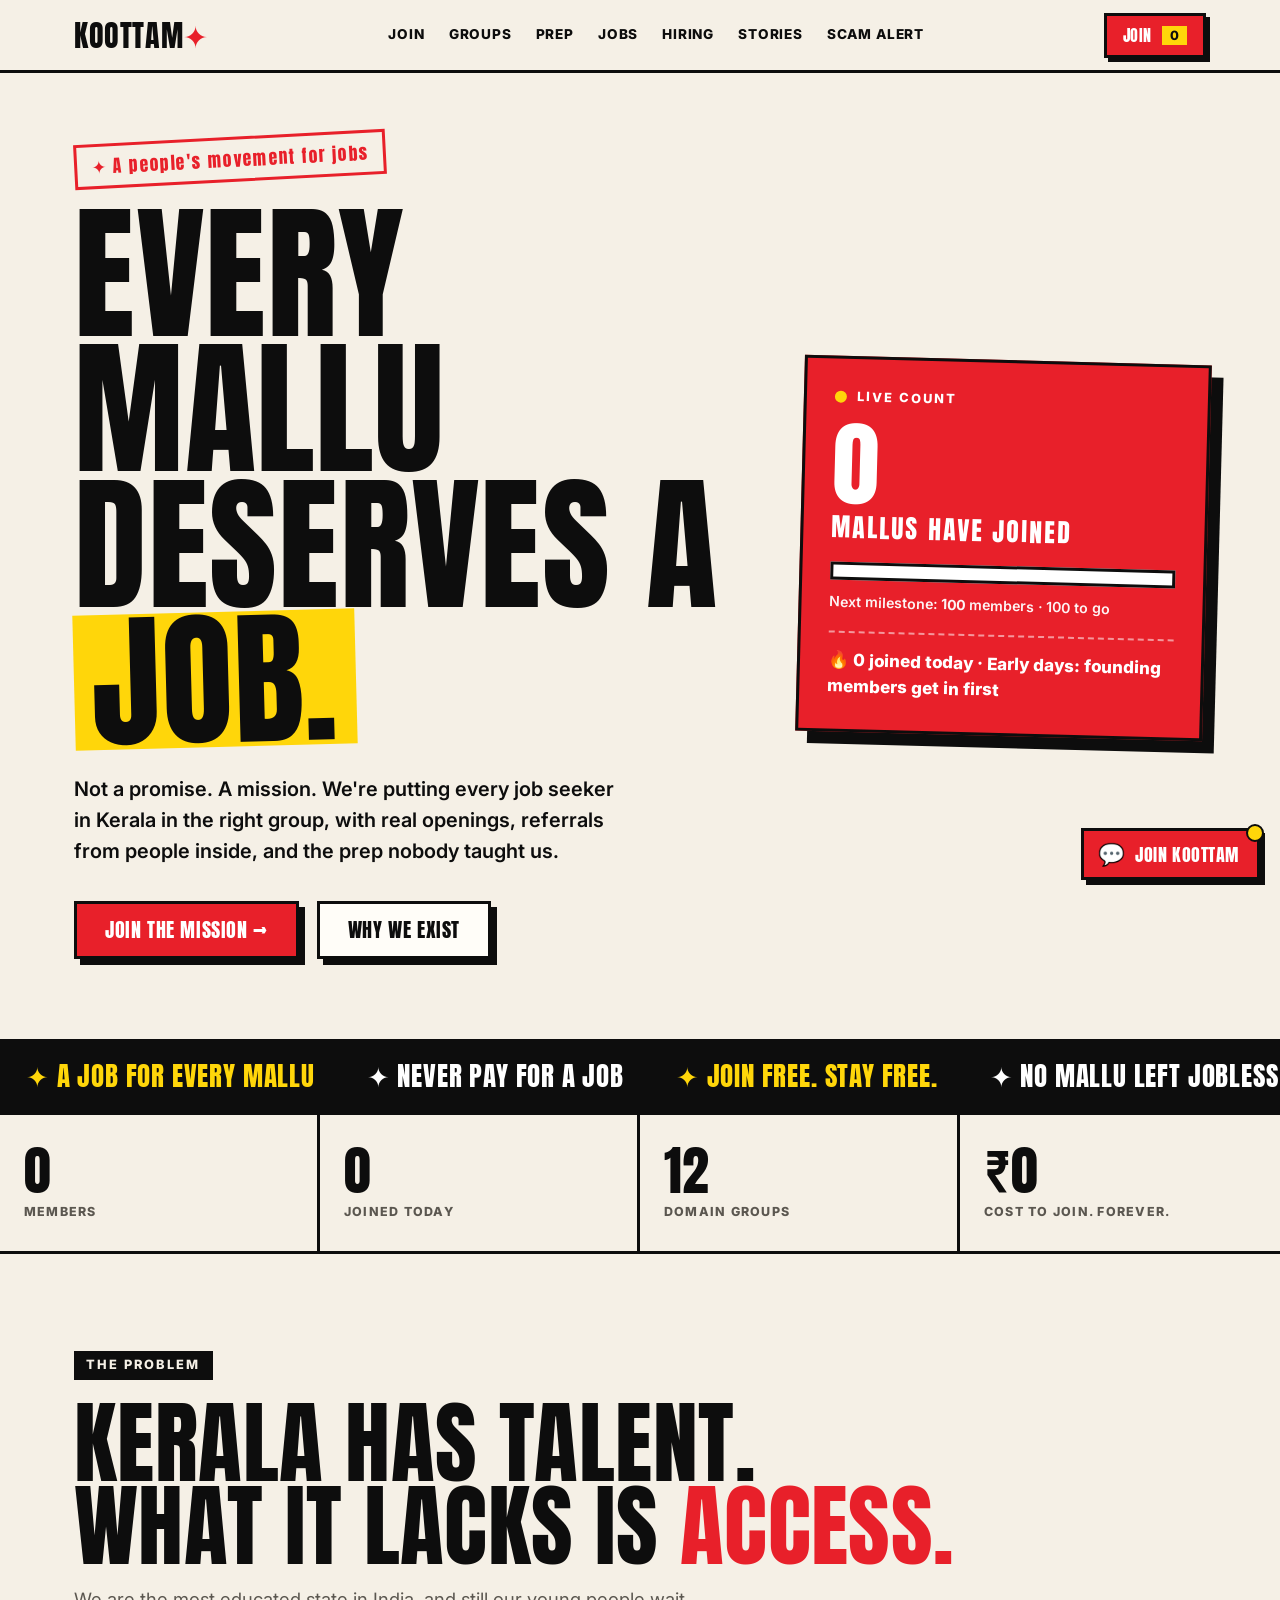
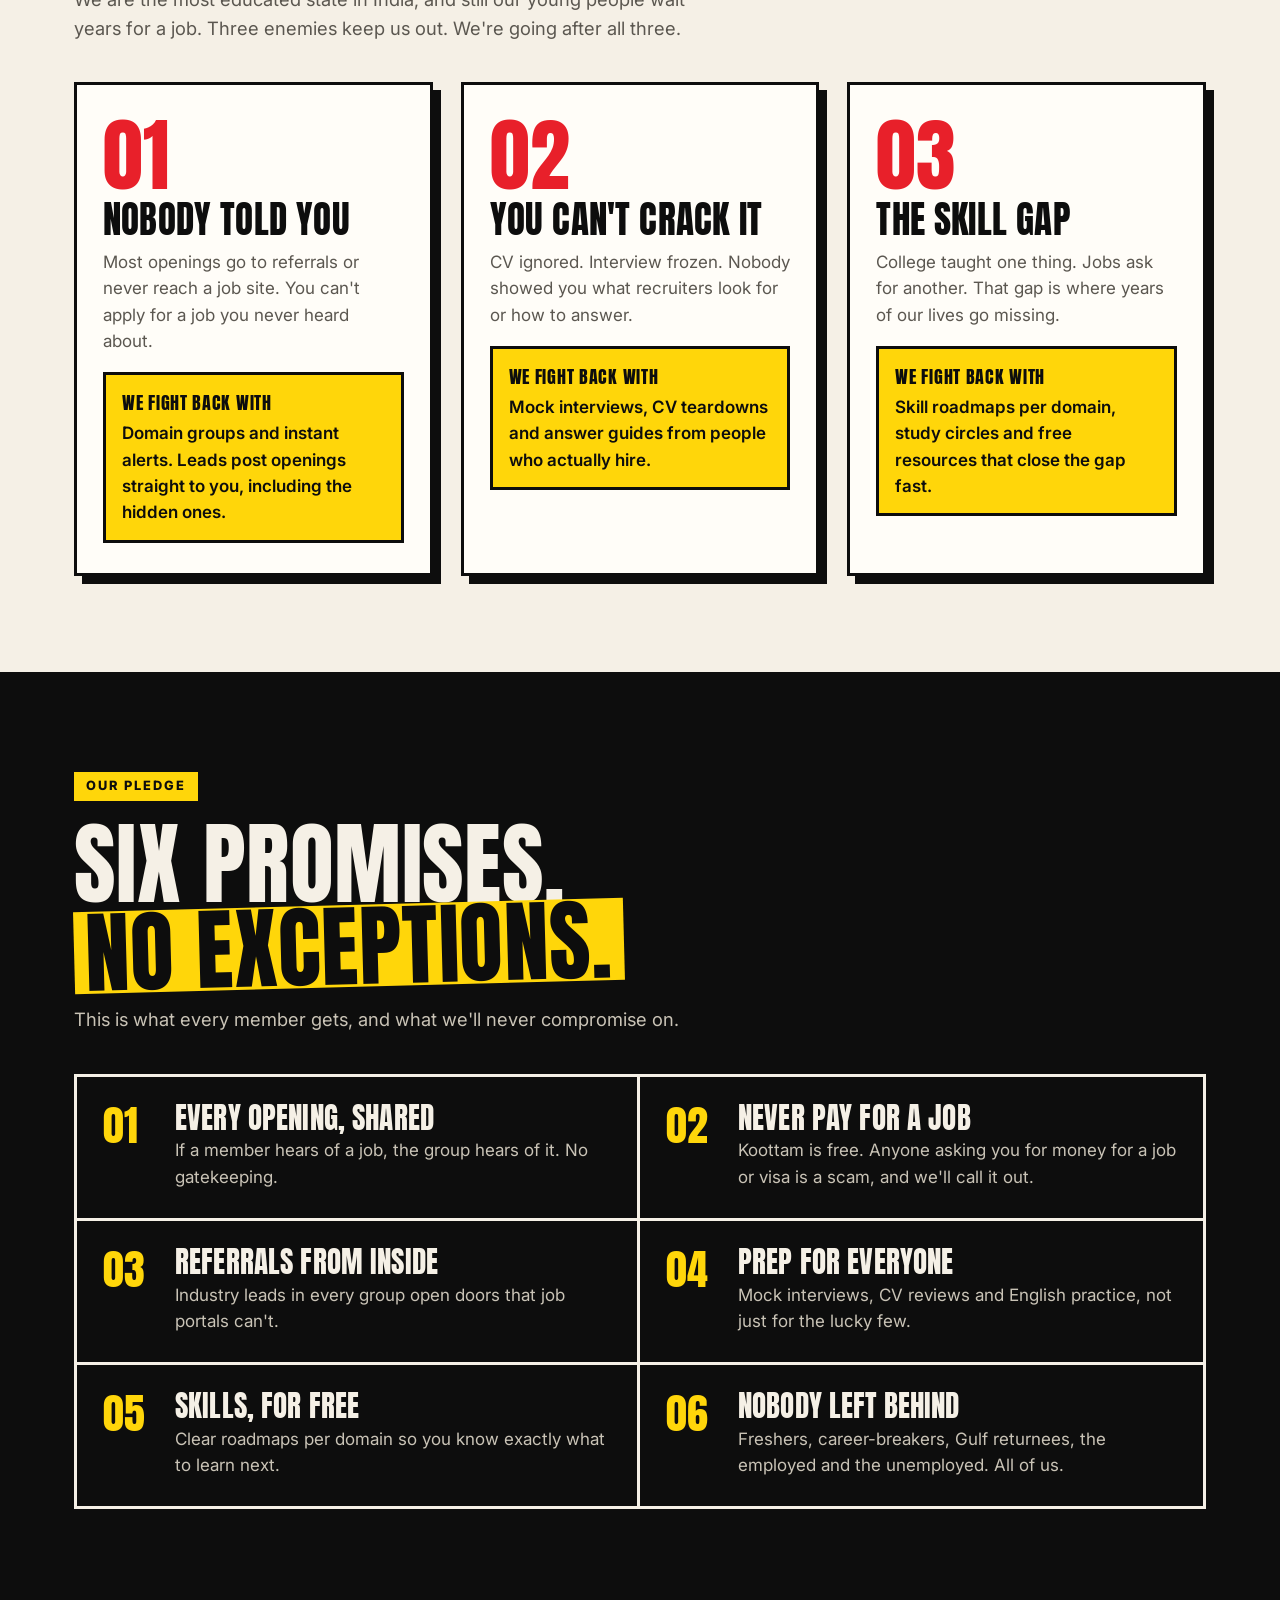
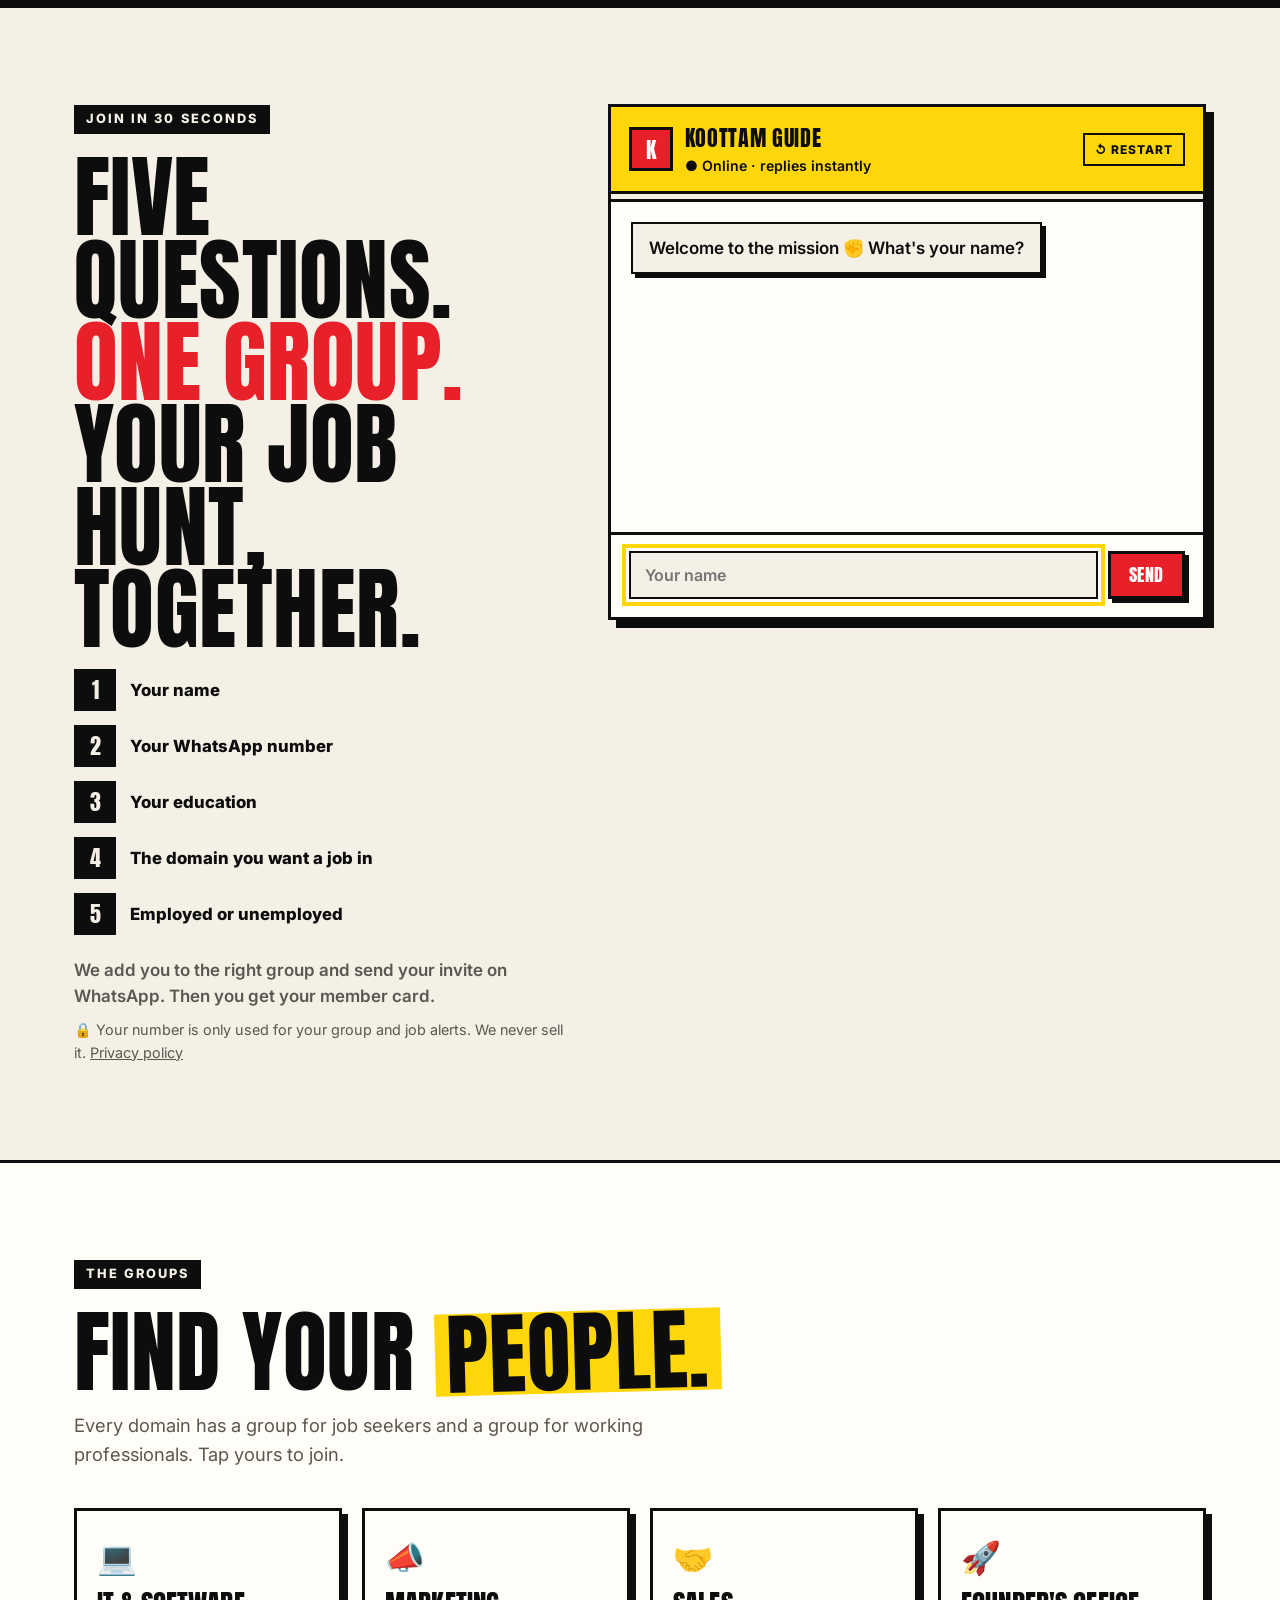
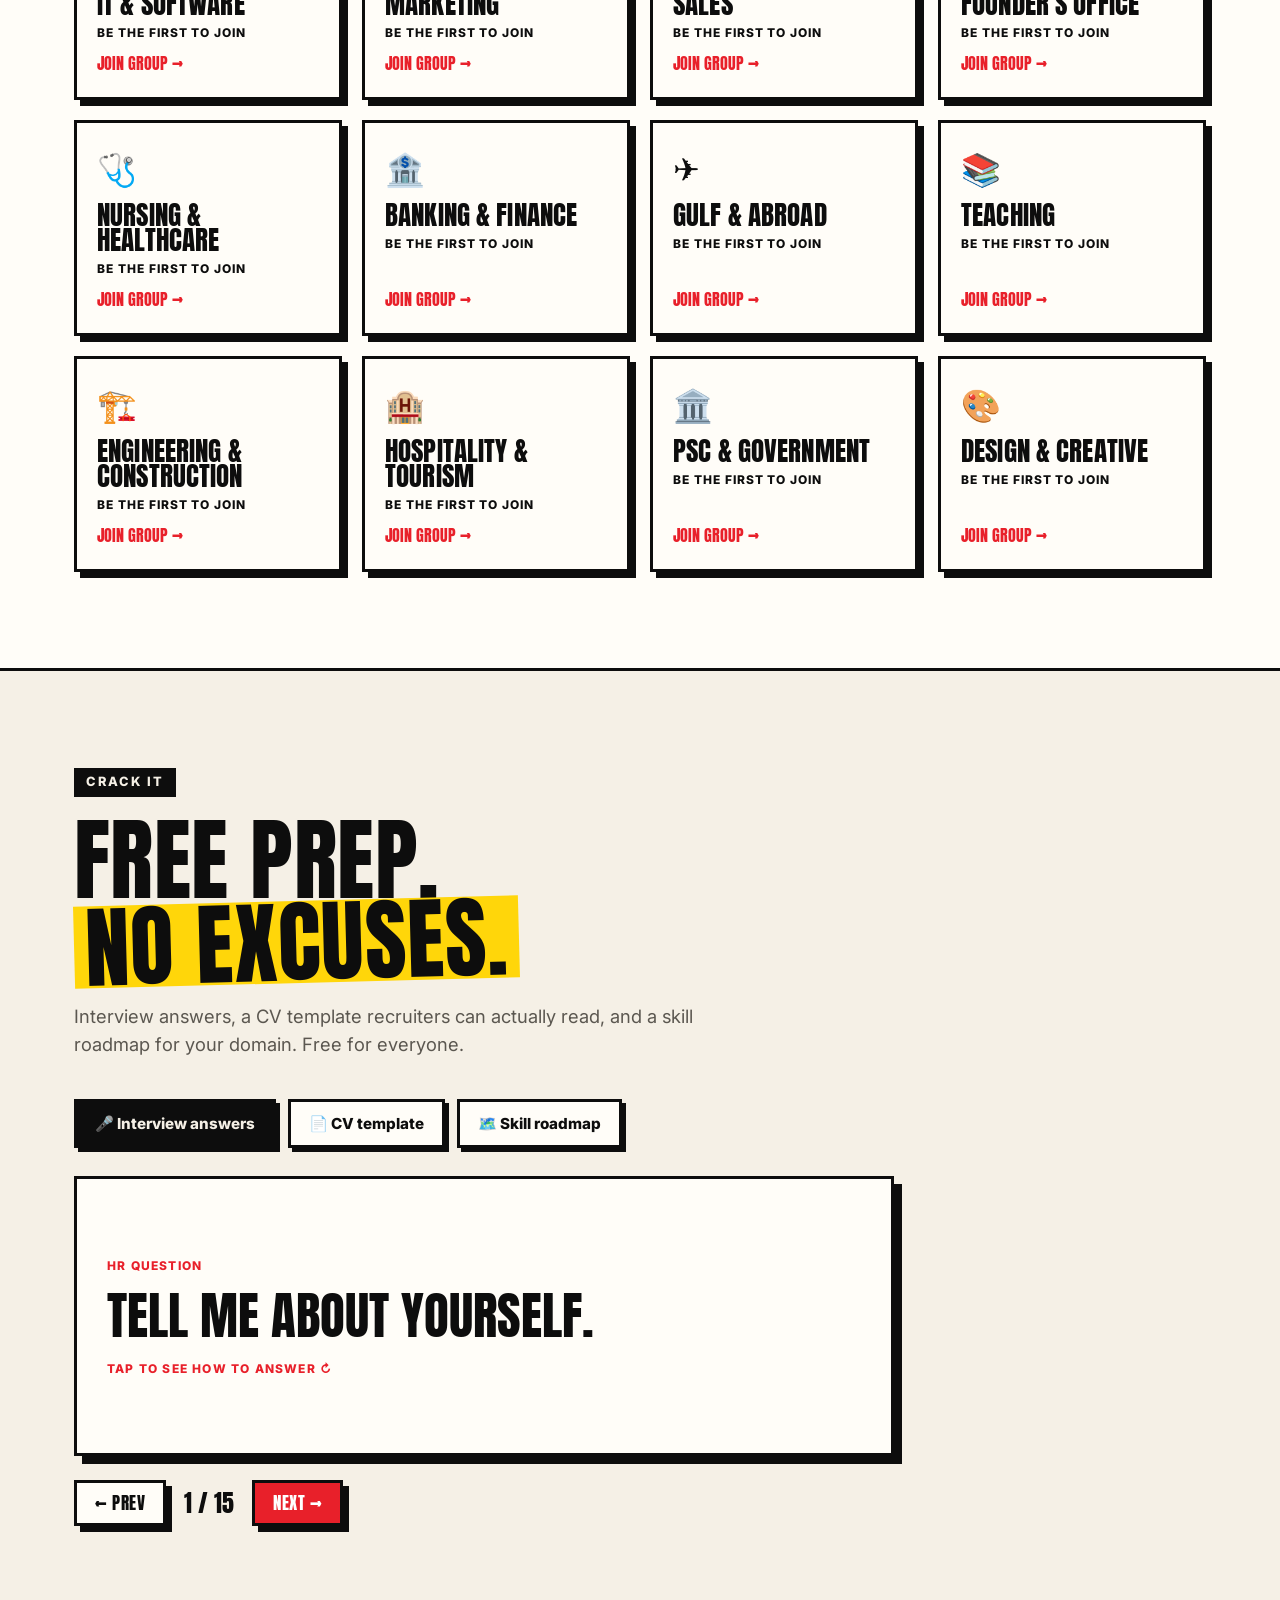
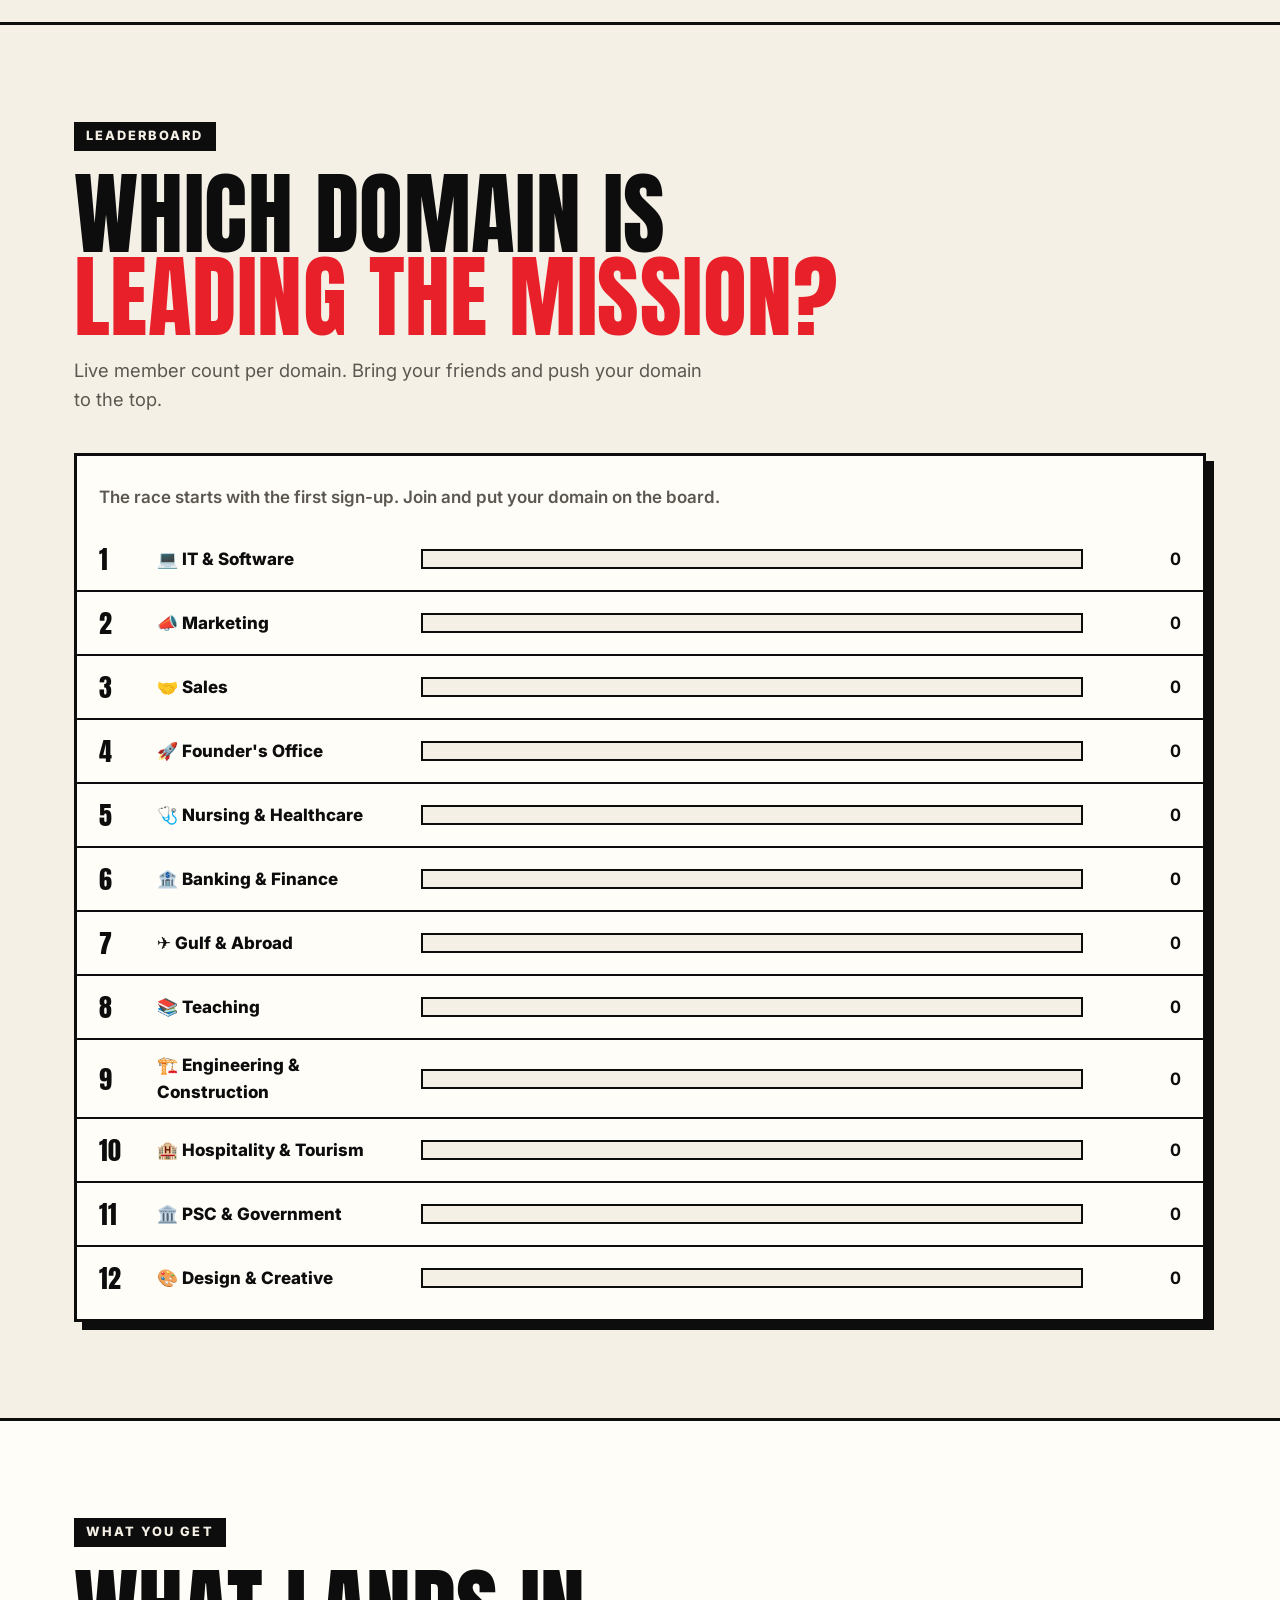
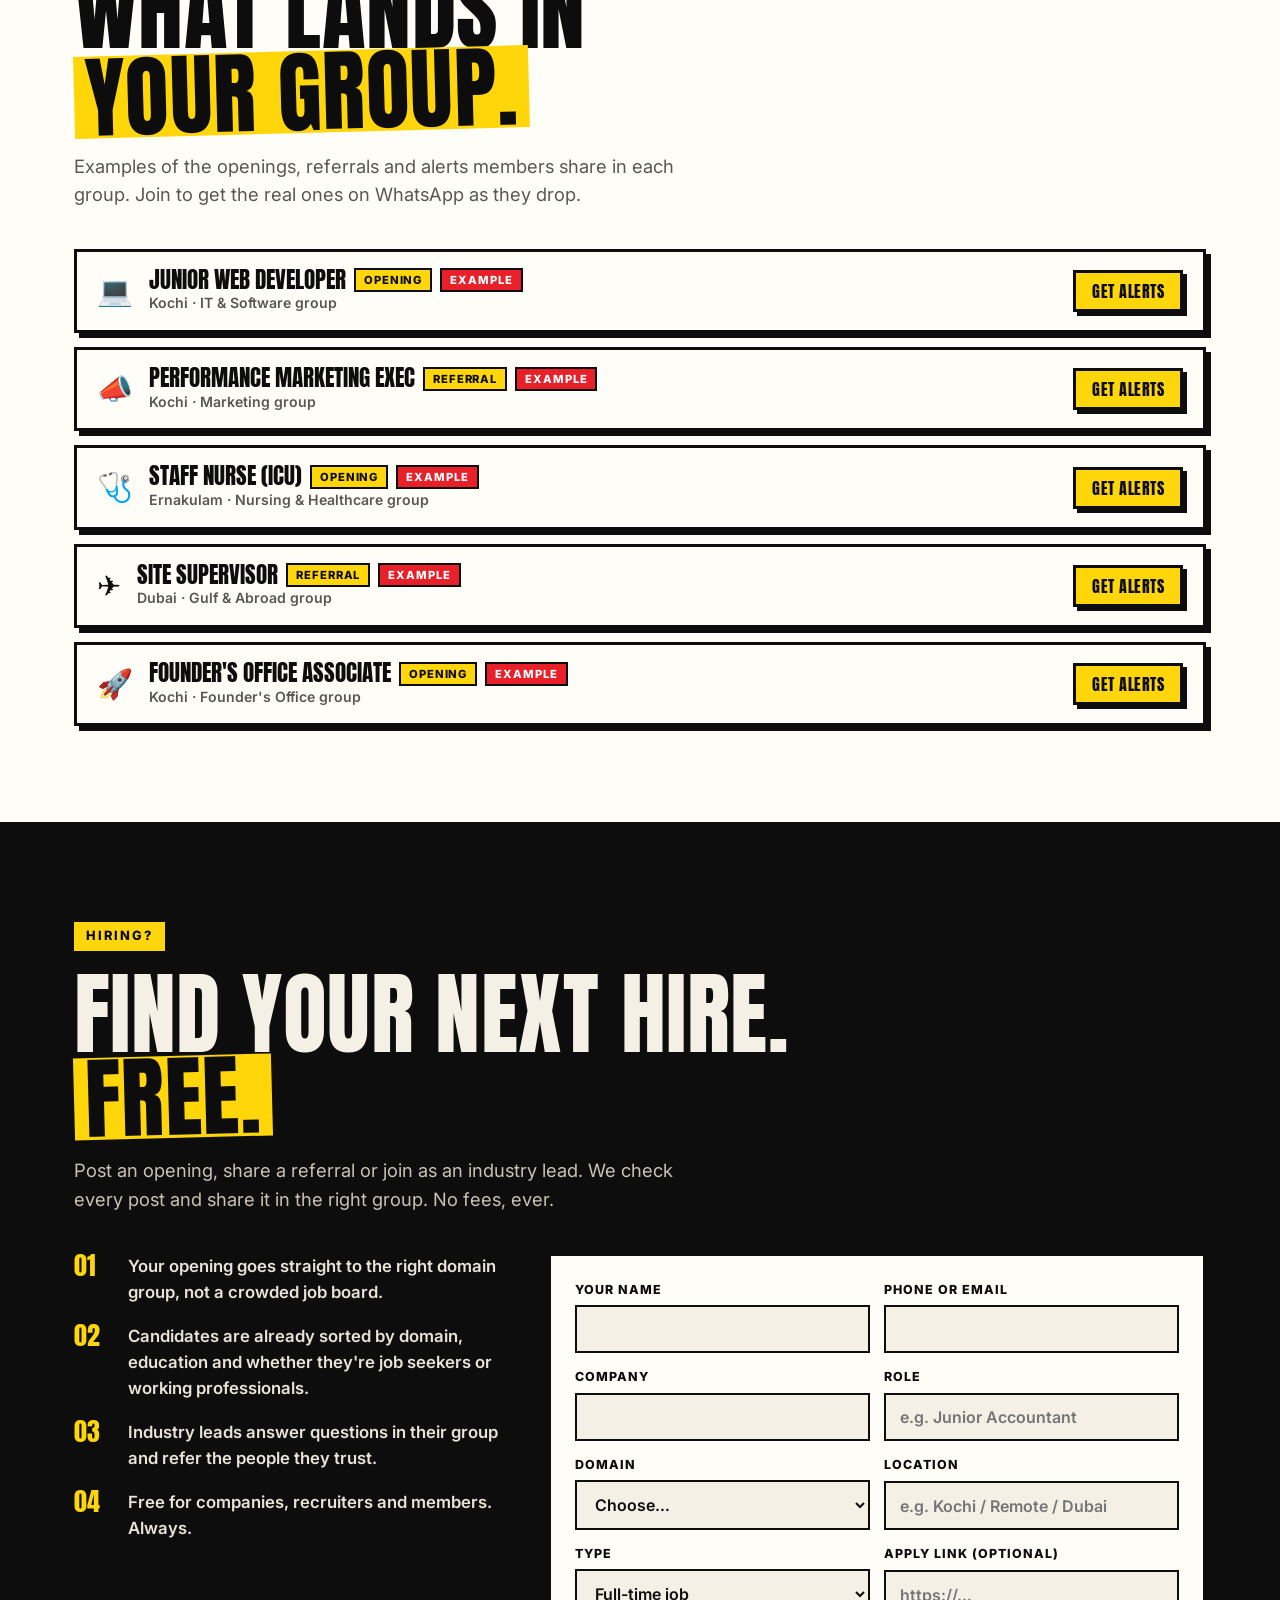
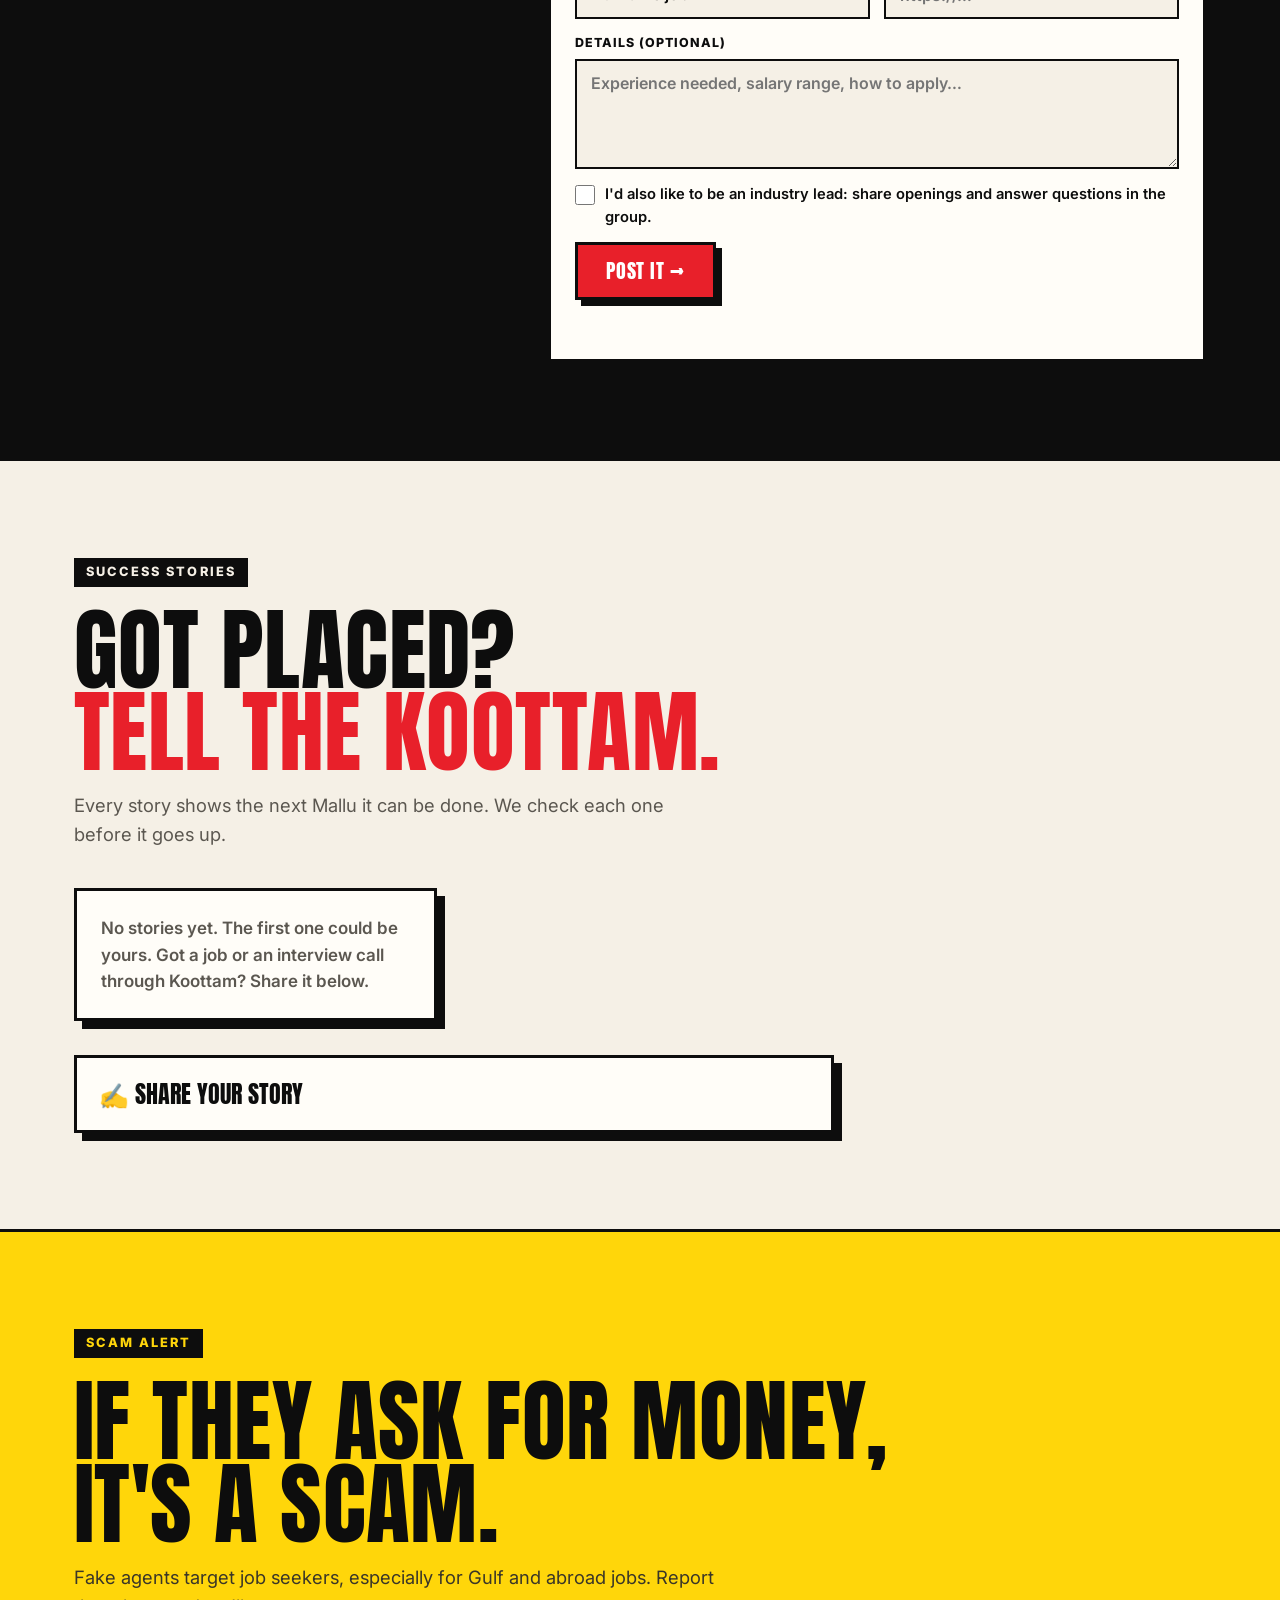
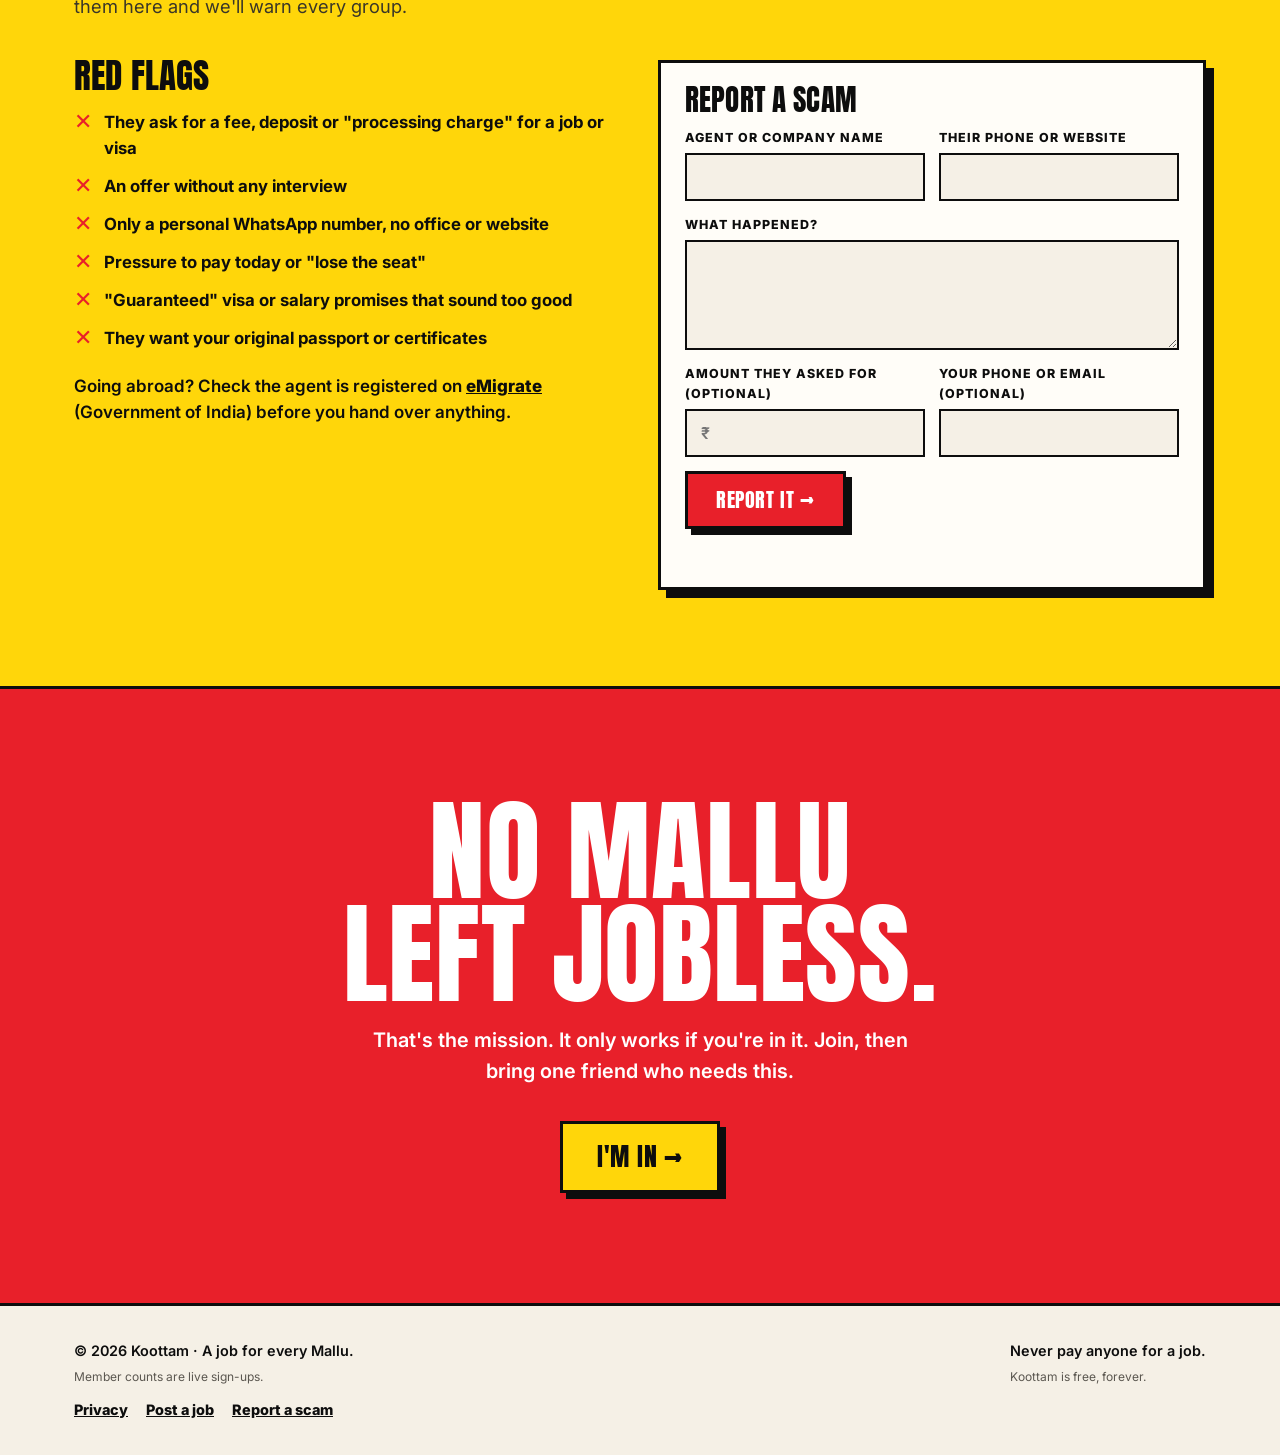
==== commit f0df2b96: "Add floating chat widget for the join guide A launcher in the corner opens the same Koottam Guide as" ====
--- a/index.html
+++ b/index.html
@@ -208,6 +208,42 @@
 footer small{display:block;color:var(--mute);font-weight:400;margin-top:6px}
 
 .joinwrap>*,.hiregrid>*,.scamgrid>*,.cvgrid>*,.roadgrid>*,.aboutgrid>*{min-width:0}
+/* chat widget */
+.wl{position:fixed;right:20px;bottom:20px;z-index:60;display:flex;flex-direction:column;align-items:flex-end;gap:12px;transition:opacity .2s,transform .2s}
+.wl.hide{opacity:0;transform:translateY(20px);pointer-events:none}
+.launcher{position:relative;display:flex;align-items:center;gap:10px;background:var(--red);color:#fff;border:3px solid var(--line);box-shadow:5px 5px 0 var(--line);padding:12px 18px 12px 14px;font:400 1.15rem/1 var(--head);text-transform:uppercase;letter-spacing:.03em;cursor:pointer;transition:transform .12s,box-shadow .12s}
+.launcher:hover{transform:translate(-2px,-2px);box-shadow:7px 7px 0 var(--line)}
+.launcher::before{content:"";position:absolute;top:-7px;right:-7px;width:14px;height:14px;border-radius:50%;background:var(--yel);border:2px solid var(--black);animation:blink 1.2s infinite}
+.launcher .li{font-size:1.35rem;line-height:1}
+.nudge{position:relative;max-width:250px;background:var(--card);color:var(--ink);border:3px solid var(--line);box-shadow:5px 5px 0 var(--line);padding:14px 30px 14px 16px;font-weight:700;font-size:.92rem;cursor:pointer;animation:pop .35s}
+.nx{position:absolute;top:4px;right:6px;border:0;background:none;color:var(--ink);font-size:1.3rem;line-height:1;cursor:pointer;padding:2px 4px}
+.widget{position:fixed;right:20px;bottom:20px;z-index:70;width:400px;max-width:calc(100vw - 40px);max-height:calc(100vh - 110px);display:flex;flex-direction:column;animation:pop .25s}
+.widget[hidden]{display:none}
+.wbody{overflow-y:auto;padding:0 12px 12px 0}
+.widget .log{height:min(46vh,380px)}
+.widget .mcard{margin-top:18px;box-shadow:6px 6px 0 var(--line)}
+.widget .refbox{box-shadow:6px 6px 0 var(--line)}
+.wclose{display:none;width:34px;height:34px;margin-left:8px;border:2px solid var(--black);background:transparent;color:var(--black);font:800 1rem var(--body);cursor:pointer;flex:none}
+.widget .wclose{display:grid;place-items:center}
+.reset{white-space:nowrap}
+.widget .chat-head{gap:10px;padding:12px 14px}
+.widget .chat-head b{font-size:1.2rem;white-space:nowrap}
+.widget .chat-head small{font-size:.75rem;white-space:nowrap}
+.widget .av2{width:38px;height:38px;font-size:1.2rem}
+.widget .reset{font-size:0;padding:5px 9px}
+.widget .reset::before{content:"↺";font-size:1.05rem}
+.widget .chat-head>div{min-width:0}
+.away{padding:26px;font-weight:700;display:flex;flex-direction:column;gap:16px;align-items:flex-start}
+.away[hidden]{display:none}
+@media(max-width:600px){
+  .wl{right:14px;bottom:14px}
+  .widget{inset:0;width:auto;max-width:none;max-height:none}
+  .wbody{padding:0;height:100%;background:var(--paper)}
+  .widget .chat{border:0;box-shadow:none;min-height:100%;display:flex;flex-direction:column}
+  .widget .log{flex:1;height:auto;min-height:40vh}
+  .widget #result{padding:0 16px 24px}
+  body.wopen{overflow:hidden}
+}
 /* consent + invite box */
 .consent{padding:0 18px 16px;font-size:.82rem;color:var(--mute);font-weight:600}
 .refbox{margin-top:22px;padding:22px}
@@ -379,9 +415,10 @@
       <p style="margin-top:22px;color:var(--mute);font-weight:600">We add you to the right group and send your invite on WhatsApp. Then you get your member card.</p>
       <p style="margin-top:10px;color:var(--mute);font-size:.9rem">🔒 Your number is only used for your group and job alerts. We never sell it. <a href="privacy.html">Privacy policy</a></p>
     </div>
-    <div>
+    <div id="chatHome">
+      <div class="box away" id="chatAway" hidden>💬 The Koottam Guide is open in the chat window.<button class="btn ghost" type="button" id="bringBack">Show it here</button></div>
       <div class="box chat">
-        <div class="chat-head"><span class="av2">K</span><div><b>Koottam Guide</b><small>● Online · replies instantly</small></div><button class="reset" id="chatReset" type="button">↺ Restart</button></div>
+        <div class="chat-head"><span class="av2">K</span><div><b>Koottam Guide</b><small>● Online · replies instantly</small></div><button class="reset" id="chatReset" type="button">↺ Restart</button><button class="wclose" id="wclose" type="button" aria-label="Close chat">✕</button></div>
         <div class="prog"><i id="chatProg"></i></div>
         <div class="log" id="chatLog" aria-live="polite"></div>
         <div class="opts" id="chatOpts"></div>
@@ -577,6 +614,11 @@
   <div>© 2026 Koottam · A job for every Mallu.<small>Member counts are live sign-ups.</small><div class="flinks" id="flinks"><a href="privacy.html">Privacy</a><a href="#hire">Post a job</a><a href="#scam">Report a scam</a></div></div>
   <div>Never pay anyone for a job.<small>Koottam is free, forever.</small></div>
 </div></footer>
+<div class="wl" id="wl">
+  <div class="nudge" id="nudge" hidden><button class="nx" id="nudgeX" type="button" aria-label="Dismiss">×</button>Looking for a job? I'll find your group in 30 seconds 👋</div>
+  <button class="launcher" id="launcher" type="button" aria-expanded="false" aria-controls="widget"><span class="li">💬</span><span>Join Koottam</span></button>
+</div>
+<div class="widget" id="widget" role="dialog" aria-label="Join Koottam" hidden><div class="wbody" id="wbody"></div></div>
 <canvas id="confetti"></canvas>
 
 <script>
@@ -887,15 +929,45 @@
 }
 function restart(domId){
   gen++;
-  const id=state.profile?{name:state.profile.name,phone:state.profile.phone,edu:state.profile.edu}:{};
+  const k=state.profile||prof,id={};['name','phone','edu'].forEach(x=>{if(k[x])id[x]=k[x]}); // keep answers already given
   prof={...id,...(domId?{dom:domId}:{})};stepI=0;
   log.innerHTML='';optsEl.innerHTML='';tform.hidden=true;$('#result').innerHTML='';runStep();
 }
 $('#chatReset').addEventListener('click',()=>restart());
 document.addEventListener('click',e=>{
   const b=e.target.closest('[data-start]');if(!b)return;
-  restart(b.dataset.start);$('#join').scrollIntoView({behavior:reduce?'auto':'smooth'});
+  if(widget.hidden&&!joinInView)openWidget();
+  restart(b.dataset.start);
 });
+
+/* ---------- chat widget: the same guide, floating ---------- */
+const widget=$('#widget'),wbody=$('#wbody'),wl=$('#wl'),launcher=$('#launcher'),nudge=$('#nudge'),chatHome=$('#chatHome'),chatBox=$('.chat'),resultEl=$('#result');
+let joinInView=false;
+const sess={get(k){try{return sessionStorage.getItem(k)}catch{return null}},set(k,v){try{sessionStorage.setItem(k,v)}catch{}}};
+function syncLauncher(){wl.classList.toggle('hide',!widget.hidden||joinInView)}
+function openWidget(){
+  if(!widget.hidden)return;
+  wbody.append(chatBox,resultEl);widget.hidden=false;$('#chatAway').hidden=false;
+  launcher.setAttribute('aria-expanded','true');document.body.classList.add('wopen');hideNudge();syncLauncher();
+  log.scrollTop=log.scrollHeight;
+  const f=widget.querySelector('#chatText:not([hidden]) input')||widget.querySelector('#chatOpts .chip');if(f)f.focus({preventScroll:true});
+}
+function closeWidget(focusLauncher=true){
+  if(widget.hidden)return;
+  chatHome.append(chatBox,resultEl);widget.hidden=true;$('#chatAway').hidden=true;
+  launcher.setAttribute('aria-expanded','false');document.body.classList.remove('wopen');syncLauncher();
+  if(focusLauncher&&!joinInView)launcher.focus({preventScroll:true});
+}
+launcher.addEventListener('click',()=>widget.hidden?openWidget():closeWidget());
+$('#wclose').addEventListener('click',()=>closeWidget());
+$('#bringBack').addEventListener('click',()=>{closeWidget(false);$('#join').scrollIntoView({behavior:reduce?'auto':'smooth'})});
+document.addEventListener('keydown',e=>{if(e.key==='Escape')closeWidget()});
+$$('a[href="#join"]').forEach(a=>a.addEventListener('click',()=>closeWidget(false)));
+new IntersectionObserver(es=>{joinInView=es[0].isIntersecting;syncLauncher()},{threshold:.25}).observe($('#join'));
+function hideNudge(){nudge.hidden=true}
+$('#nudgeX').addEventListener('click',e=>{e.stopPropagation();hideNudge()});
+nudge.addEventListener('click',openWidget);
+setTimeout(()=>{if(!state.memberNo&&widget.hidden&&!joinInView&&!sess.get('koottam_nudged')){nudge.hidden=false;sess.set('koottam_nudged','1')}},15000);
 function initGuide(){
   if(state.profile&&state.group){prof=state.profile;stepI=STEPS.length;$('#chatProg').style.width='100%';
     say(`Welcome back, ${prof.name.split(' ')[0]}! You're in ${state.group.n}. Hit Restart to change your group.`);showResult();}
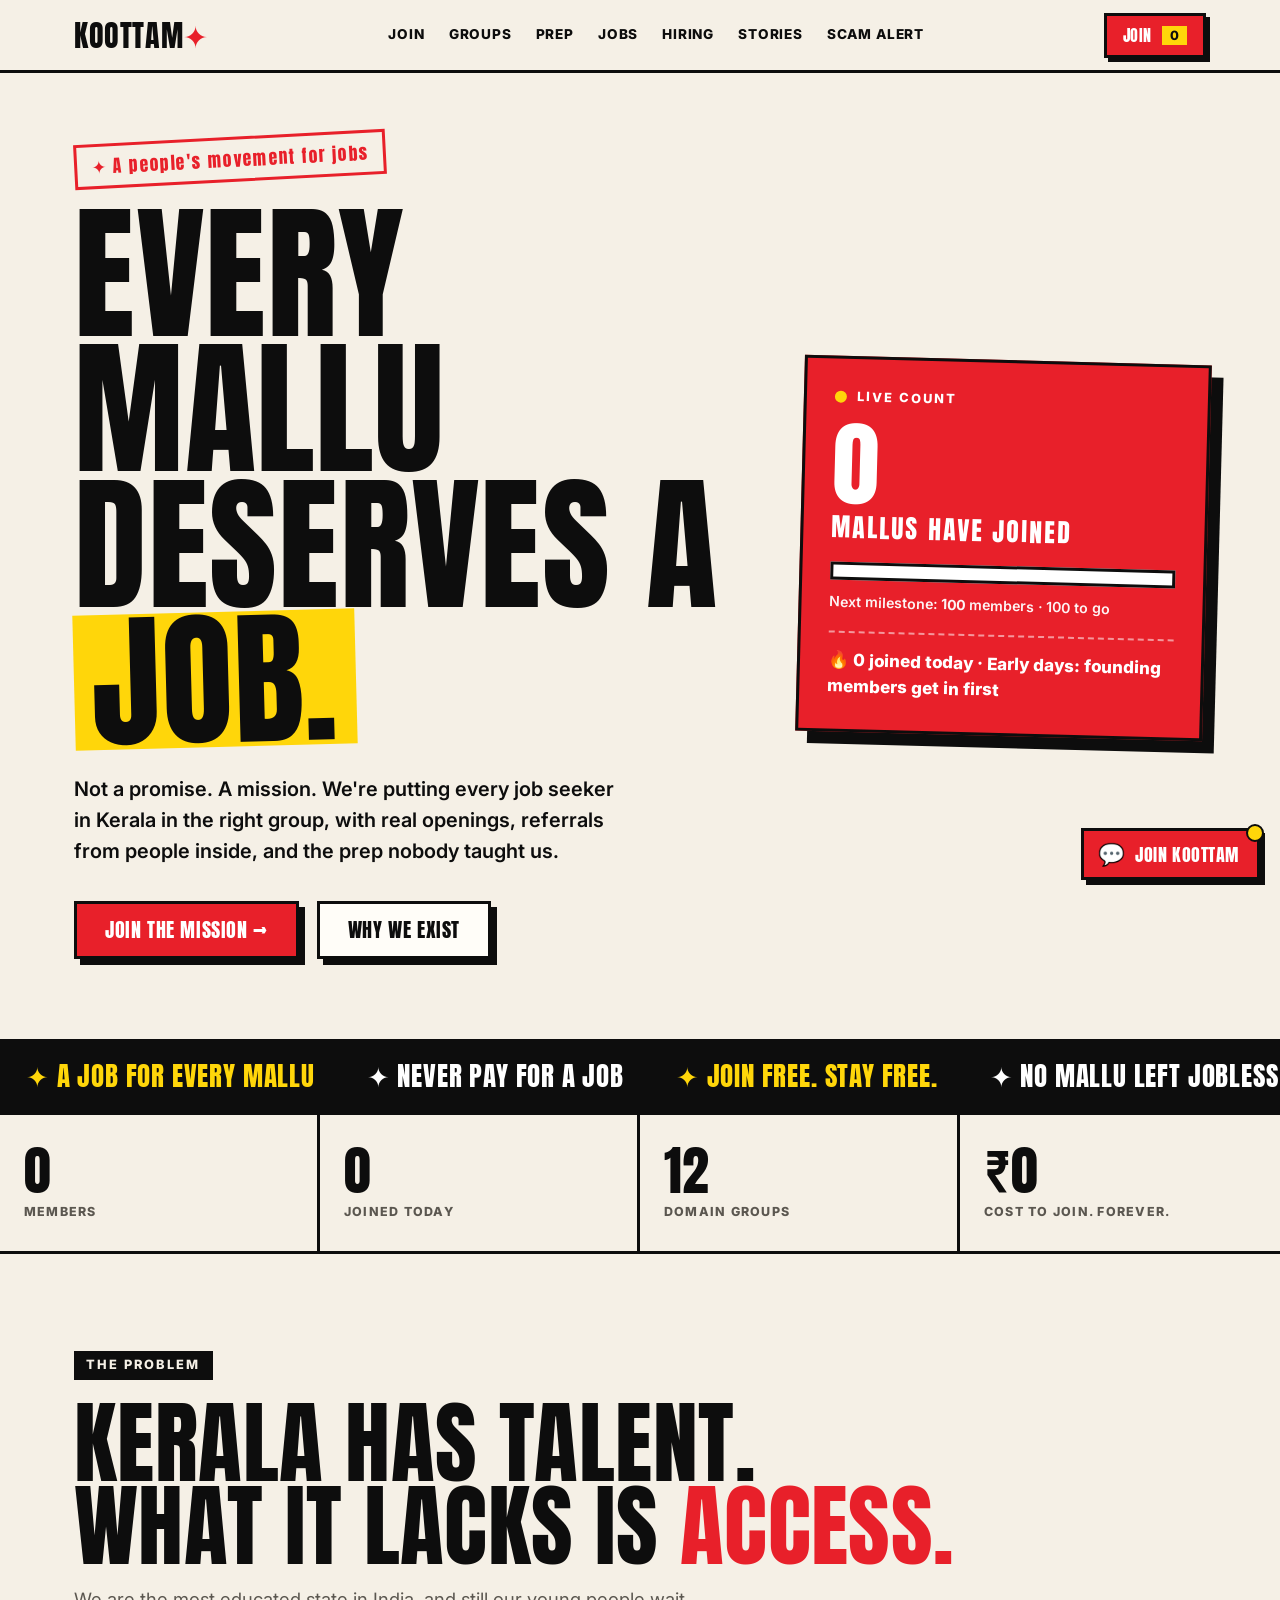
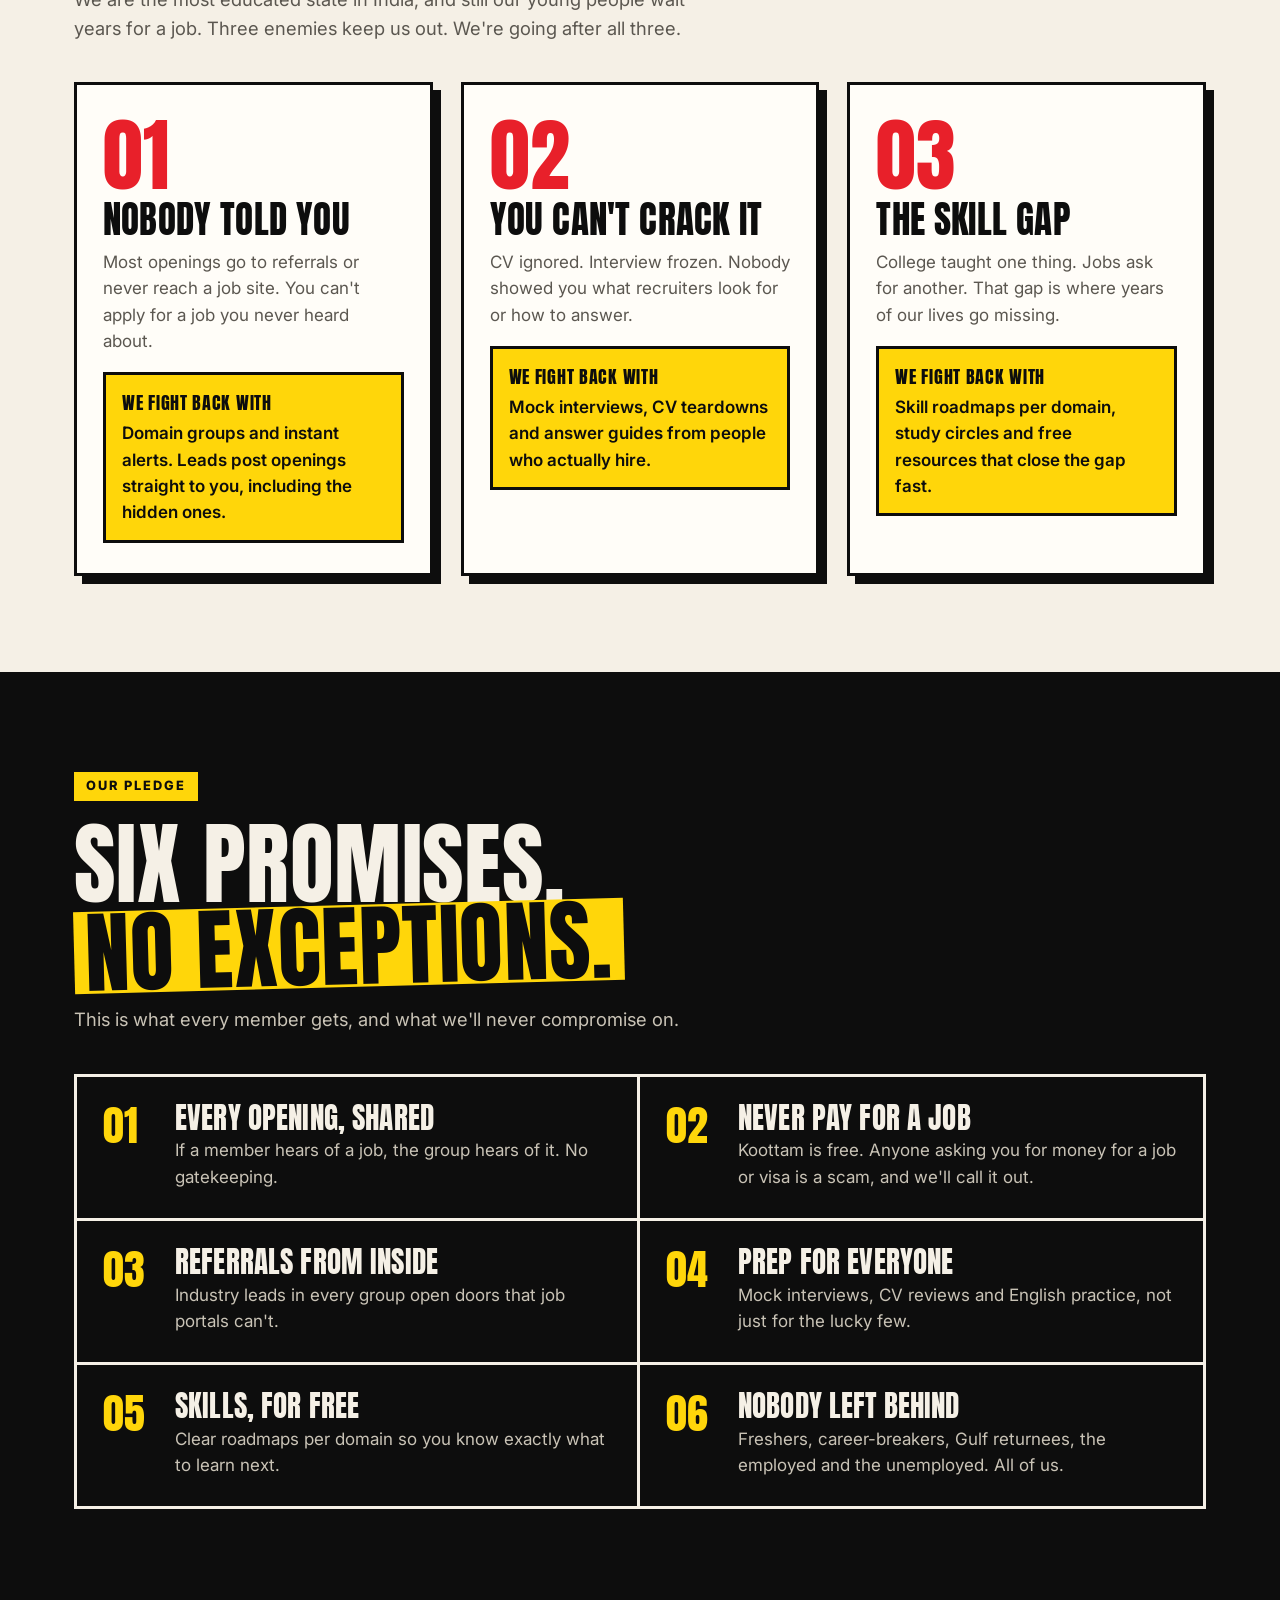
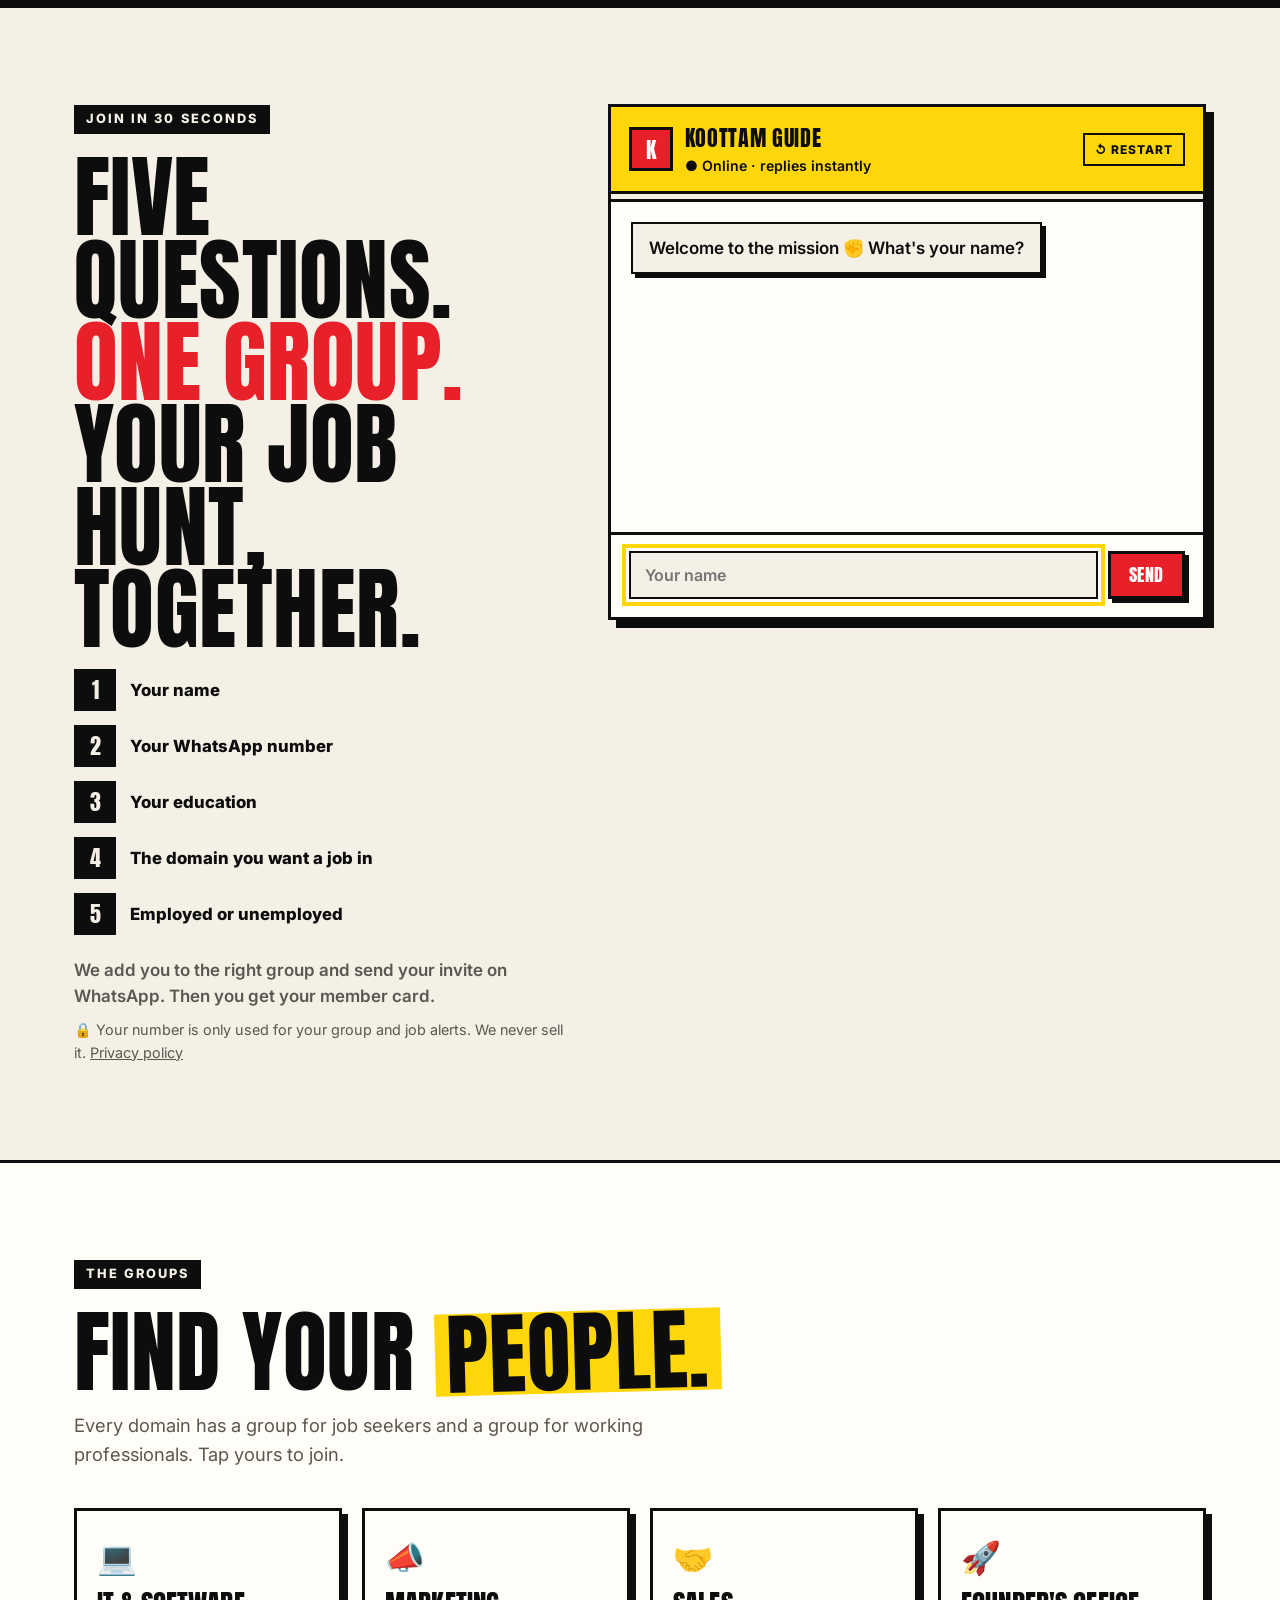
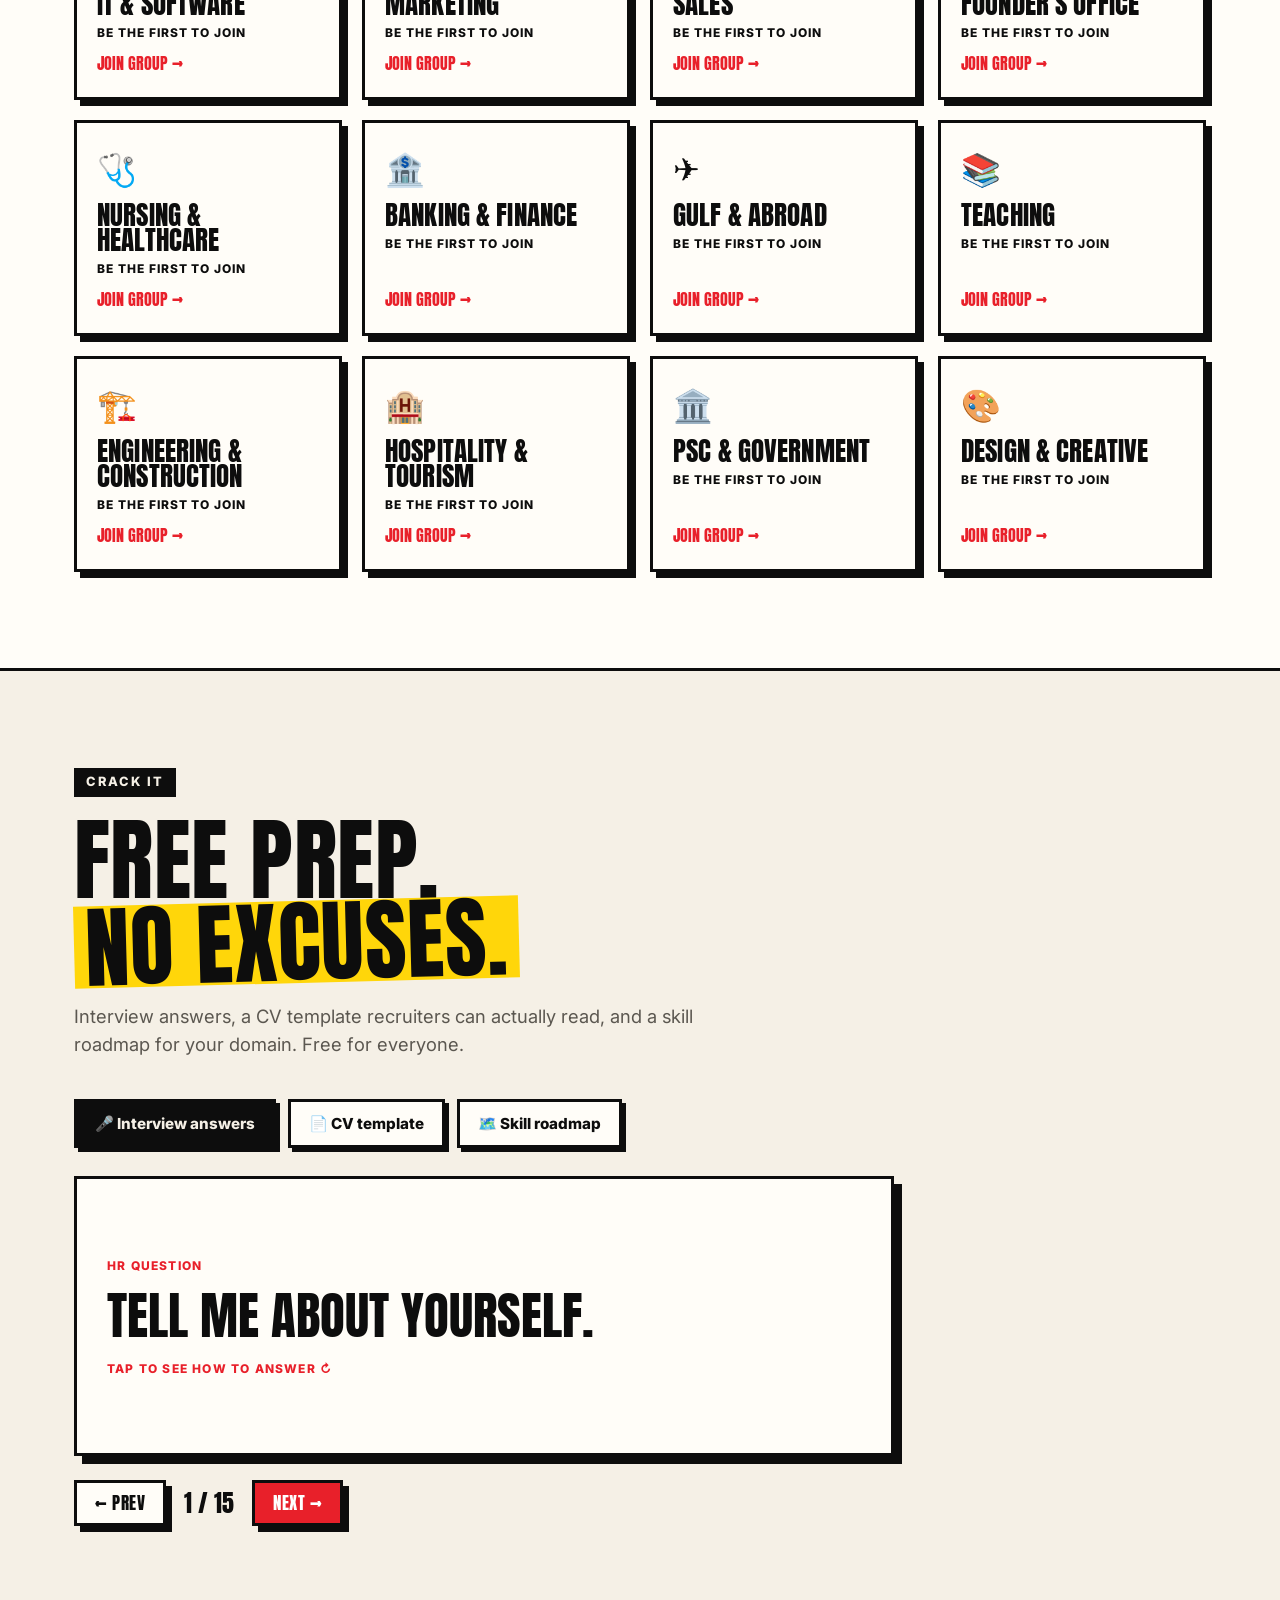
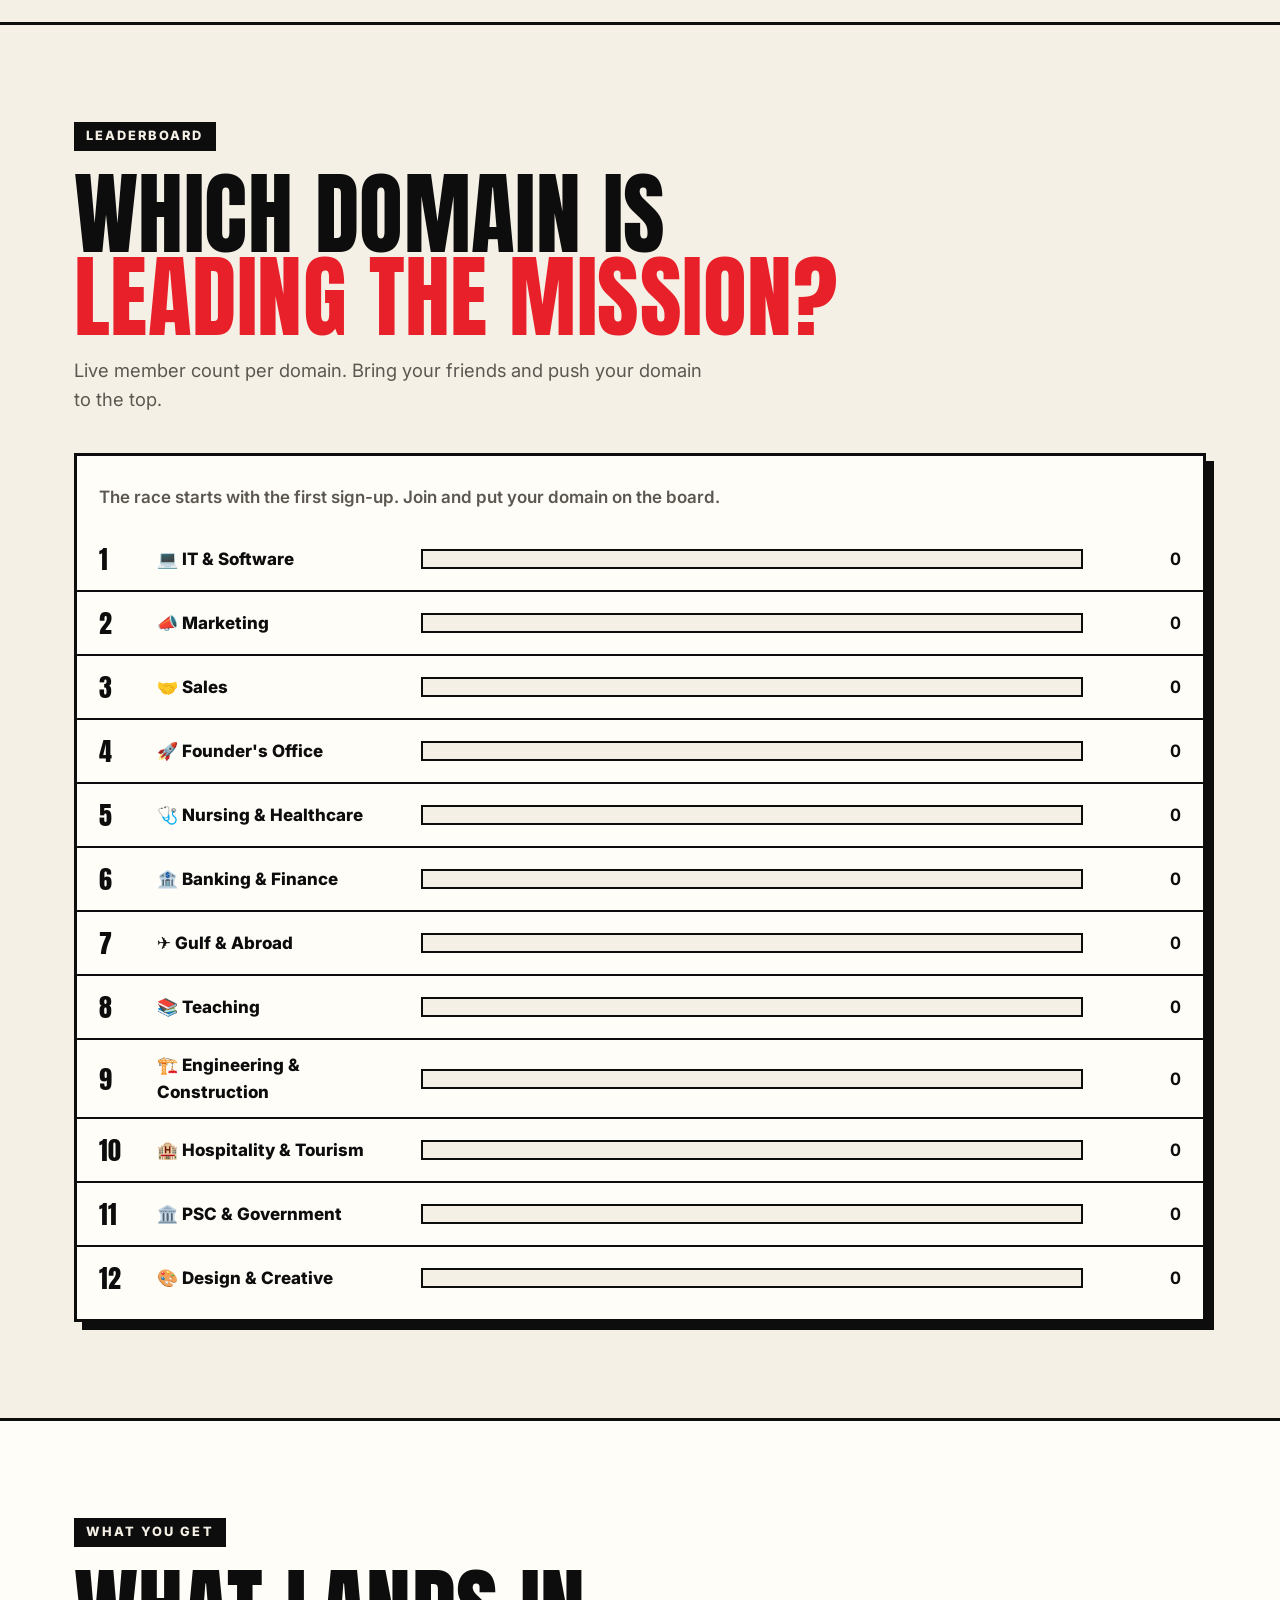
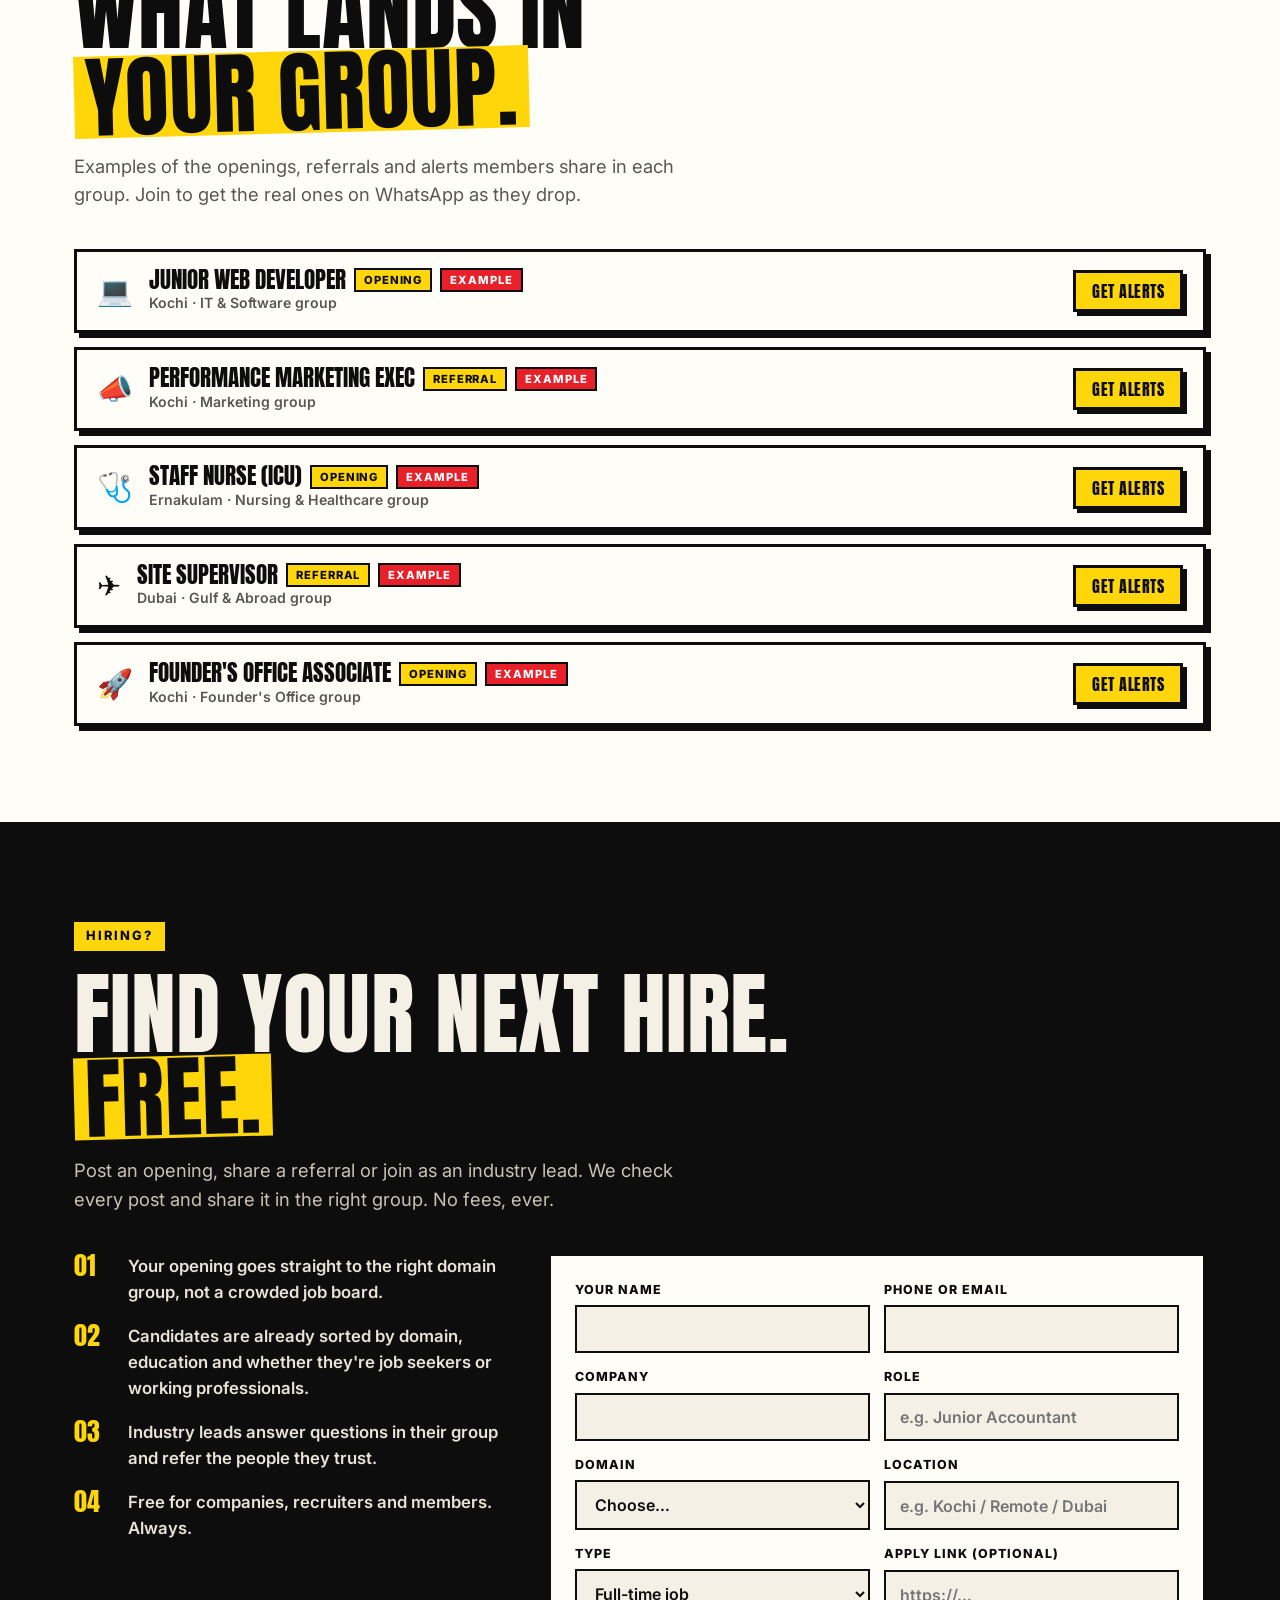
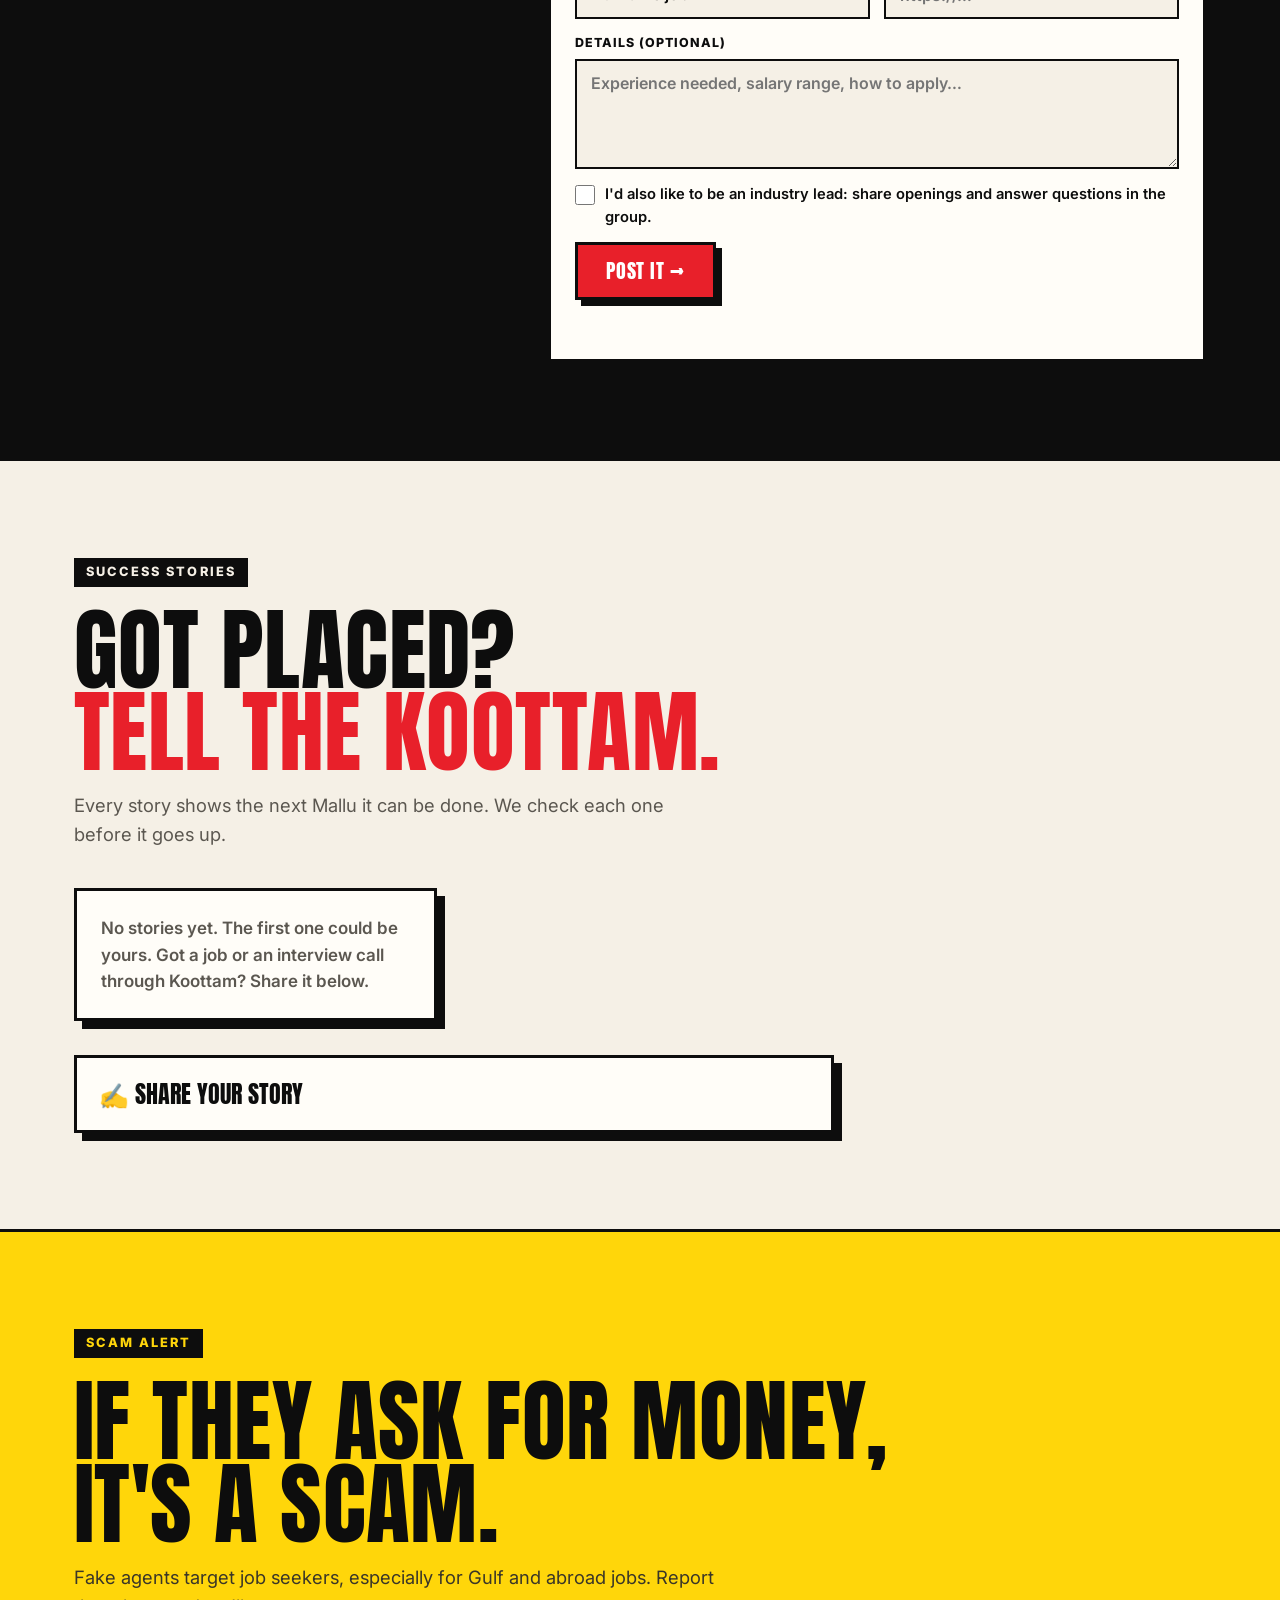
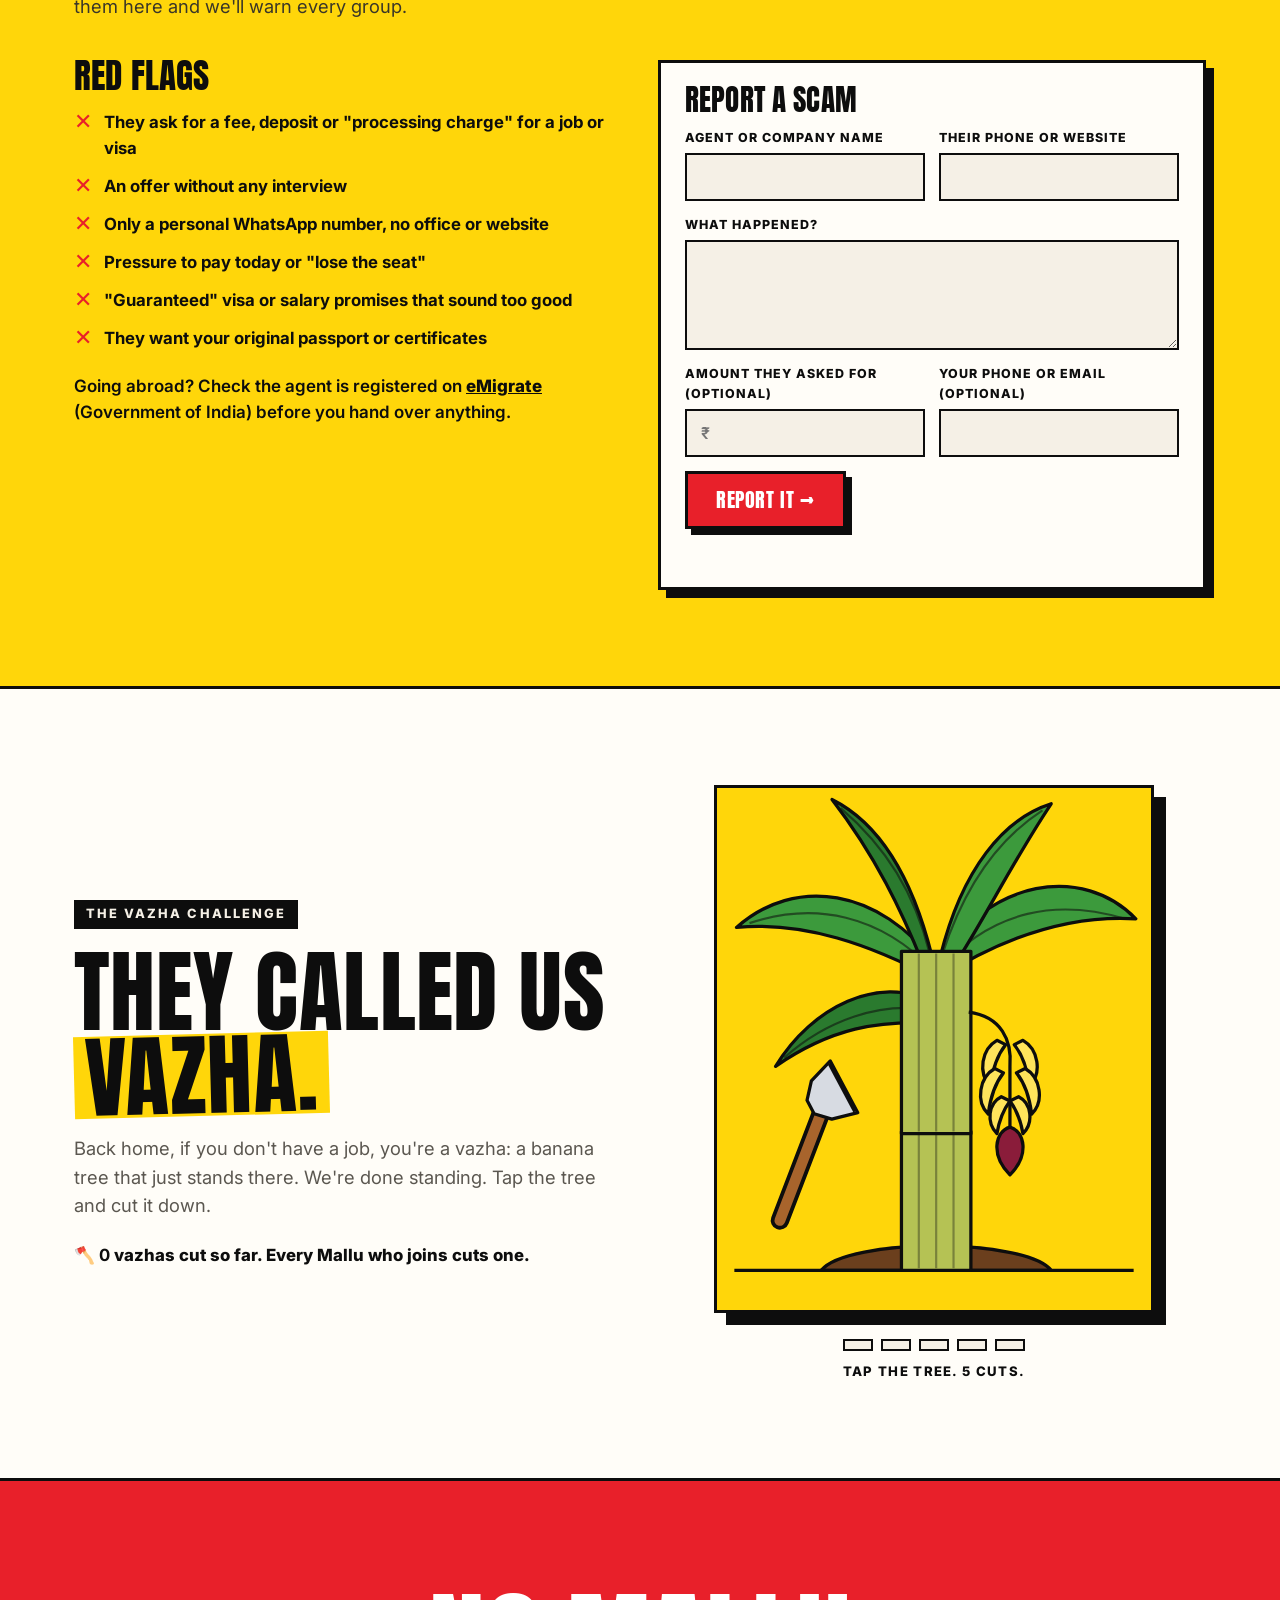
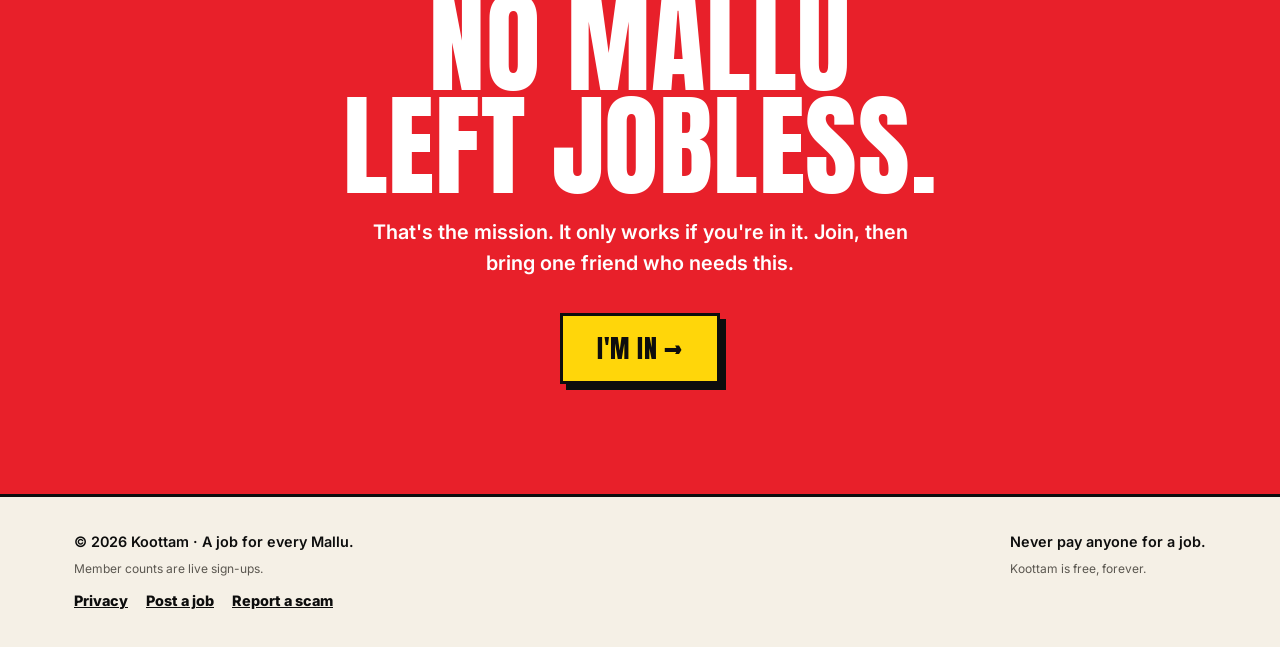
==== commit 87479418: "Add the vazha challenge A banana-tree section near the end of the page: visitors tap to swing an axe" ====
--- a/index.html
+++ b/index.html
@@ -244,6 +244,37 @@
   .widget #result{padding:0 16px 24px}
   body.wopen{overflow:hidden}
 }
+/* vazha challenge */
+.vazha{background:var(--card)}
+.vgrid{display:grid;grid-template-columns:1fr 1fr;gap:44px;align-items:center}
+.vgrid>*{min-width:0}
+@media(max-width:900px){.vgrid{grid-template-columns:1fr}}
+.vcount{font-weight:800;font-size:1.05rem}
+.vstage{position:relative;display:block;width:100%;max-width:440px;aspect-ratio:400/480;margin:0 auto;padding:0;background:var(--yel);border:3px solid var(--line);box-shadow:12px 12px 0 var(--line);cursor:pointer;overflow:hidden;touch-action:manipulation;-webkit-tap-highlight-color:transparent}
+.vstage svg{position:absolute;inset:0;width:100%;height:100%;overflow:visible}
+.vstage .ol{stroke:#0d0d0d;stroke-width:3;stroke-linejoin:round}
+.vstage .leaf{fill:#3c9a3c}.vstage .leaf2{fill:#2a7a2e}.vstage .stem{fill:#b5c254}.vstage .soil{fill:#6b3f1d}.vstage .nana{fill:#ffe45c}.vstage .heart{fill:#8a1c3a}
+.vstage .rib{stroke:#0d0d0d;stroke-width:2;fill:none;opacity:.55}
+.vstage .sheath{stroke:#0d0d0d;stroke-width:2;opacity:.35}
+#vtop{transform-origin:234px 316px}
+#vtop.hit{animation:vshake .3s}
+@keyframes vshake{30%{transform:rotate(-2.5deg)}65%{transform:rotate(2deg)}}
+#vtop.fallen{animation:vfall 1.15s cubic-bezier(.55,0,.9,.4) forwards}
+@keyframes vfall{0%{transform:rotate(0)}70%{transform:translate(0,0) rotate(78deg)}86%{transform:translate(10px,98px) rotate(92deg)}100%{transform:translate(10px,96px) rotate(88deg)}}
+@media(prefers-reduced-motion:reduce){#vtop.fallen{animation:none;transform:translate(10px,96px) rotate(88deg)}}
+.vaxe{transform-origin:58px 398px;transform:rotate(-28deg);transition:opacity .3s}
+.vaxe.swing{animation:swing .3s}
+.vaxe.gone{opacity:0}
+@keyframes swing{0%{transform:rotate(-58deg)}55%{transform:rotate(2deg)}100%{transform:rotate(-28deg)}}
+.vstamp{position:absolute;left:50%;top:40%;transform:translate(-50%,-50%) rotate(-12deg);border:5px solid var(--red);color:var(--red);background:#ffd60ae6;font:400 clamp(28px,8vw,44px)/.95 var(--head);text-transform:uppercase;padding:10px 18px;text-align:center;white-space:nowrap;animation:stamp .4s cubic-bezier(.2,1.6,.4,1) backwards;pointer-events:none}
+@keyframes stamp{from{transform:translate(-50%,-50%) rotate(-12deg) scale(2.4);opacity:0}}
+.chipw{position:absolute;width:10px;height:6px;background:#efe0b0;border:1.5px solid #0d0d0d;pointer-events:none}
+#vdots{display:flex;gap:8px;justify-content:center;margin-top:26px}
+#vdots i{width:30px;height:12px;border:2.5px solid var(--line);background:var(--paper)}
+#vdots i.on{background:var(--red)}
+#vstatus{text-align:center;font-weight:800;margin-top:10px;text-transform:uppercase;letter-spacing:.1em;font-size:.82rem}
+.again{display:block;margin-top:22px;background:none;border:0;padding:0;color:var(--mute);font:800 .9rem var(--body);text-decoration:underline;cursor:pointer}
+.mcard .exv{display:inline-block;margin:14px 0 0 12px;border:3px solid #fff;padding:4px 10px;font:400 1.05rem/1.1 var(--head);text-transform:uppercase;letter-spacing:.04em;transform:rotate(-4deg);vertical-align:top}
 /* consent + invite box */
 .consent{padding:0 18px 16px;font-size:.82rem;color:var(--mute);font-weight:600}
 .refbox{margin-top:22px;padding:22px}
@@ -604,6 +635,68 @@
   </div>
 </div></section>
 
+<section class="vazha" id="vazha"><div class="wrap rv">
+  <div class="vgrid">
+    <div>
+      <span class="kicker">The vazha challenge</span>
+      <h2>They called us<br><mark>vazha.</mark></h2>
+      <div id="vbefore">
+        <p class="sub" style="margin-bottom:22px">Back home, if you don't have a job, you're a vazha: a banana tree that just stands there. We're done standing. Tap the tree and cut it down.</p>
+        <p class="vcount">🪓 <b data-c="members">0</b> vazhas cut so far. Every Mallu who joins cuts one.</p>
+      </div>
+      <div id="vafter" hidden>
+        <p class="sub" style="margin-bottom:22px"><b style="color:var(--ink)">Not a vazha anymore.</b> Now prove it: join your group, get the openings, crack the interview.</p>
+        <div class="cta"><button class="btn" type="button" data-start="">Prove it. Join →</button><a class="btn alt" id="vshare" href="#" target="_blank" rel="noopener">Share on WhatsApp</a></div>
+        <button class="again" type="button" id="vagain">Grow it back and cut again ↺</button>
+      </div>
+    </div>
+    <div>
+      <button class="vstage" id="vstage" type="button" aria-label="Cut the vazha" aria-describedby="vstatus">
+        <svg viewBox="0 0 400 480" aria-hidden="true">
+          <path class="soil ol" d="M96 444c24-30 188-30 212 0z"/>
+          <line x1="16" y1="444" x2="384" y2="444" class="ol"/>
+          <rect class="stem ol" x="170" y="316" width="64" height="128"/>
+          <path class="sheath" d="M186 318v124M202 318v124M218 318v124"/>
+          <g id="vtop">
+            <path class="leaf2 ol" d="M196 196C150 172 88 200 54 256c52-36 96-42 142-40z"/>
+            <path class="rib" d="M196 204C150 196 100 214 62 248"/>
+            <path class="leaf ol" d="M202 162C150 92 72 80 18 128c62-6 124 16 184 48z"/>
+            <path class="rib" d="M200 168C150 116 90 104 30 124"/>
+            <path class="leaf ol" d="M202 162c48-80 136-92 184-42-66-4-128 20-184 56z"/>
+            <path class="rib" d="M204 168c50-58 112-66 172-48"/>
+            <path class="leaf2 ol" d="M198 154C180 82 150 32 106 10c40 52 64 102 84 152z"/>
+            <path class="rib" d="M196 152C182 96 156 54 114 18"/>
+            <path class="leaf ol" d="M206 154c20-80 58-126 102-140-36 54-60 104-90 150z"/>
+            <path class="rib" d="M208 152c20-62 52-106 92-132"/>
+            <rect class="stem ol" x="170" y="150" width="64" height="168"/>
+            <path class="sheath" d="M186 152v164M202 152v164M218 152v164"/>
+            <path class="ol" fill="none" stroke-width="5" d="M232 206c30 4 40 26 38 50v56"/>
+            <g class="ol">
+              <path class="nana" d="M258 232c-14 8-18 30-6 42 2-16 6-28 14-38z"/>
+              <path class="nana" d="M282 232c14 8 18 30 6 42-2-16-6-28-14-38z"/>
+              <path class="nana" d="M256 258c-14 8-18 30-6 42 2-16 6-28 14-38z"/>
+              <path class="nana" d="M284 258c14 8 18 30 6 42-2-16-6-28-14-38z"/>
+              <path class="nana" d="M262 284c-12 6-14 24-4 34 2-12 6-22 12-30z"/>
+              <path class="nana" d="M278 284c12 6 14 24 4 34-2-12-6-22-12-30z"/>
+            </g>
+            <path class="heart ol" d="M270 312c14 4 18 26 0 44-18-18-14-40 0-44z"/>
+          </g>
+          <polygon id="notch" points="170,316 170,316 170,316" fill="#0d0d0d"/>
+          <g id="vaxe" class="vaxe">
+            <path d="M58 398L150 318" stroke="#0d0d0d" stroke-width="17" stroke-linecap="round"/>
+            <path d="M58 398L150 318" stroke="#a8642c" stroke-width="10" stroke-linecap="round"/>
+            <path class="ol" fill="#d7dbe2" d="M132 312l12-14 24-8v54l-24-6-12-12z"/>
+            <path d="M166 292v50" stroke="#0d0d0d" stroke-width="3"/>
+          </g>
+        </svg>
+        <span class="vstamp" id="vstamp" hidden>Not a vazha<br>anymore</span>
+      </button>
+      <div id="vdots" aria-hidden="true"><i></i><i></i><i></i><i></i><i></i></div>
+      <p id="vstatus" aria-live="polite">Tap the tree. 5 cuts.</p>
+    </div>
+  </div>
+</div></section>
+
 <section class="final"><div class="wrap">
   <h2>No Mallu<br>left jobless.</h2>
   <p style="font-size:1.25rem;font-weight:600;margin:-6px auto 34px;max-width:560px">That's the mission. It only works if you're in it. Join, then bring one friend who needs this.</p>
@@ -664,7 +757,7 @@
  {id:'govt',n:'PSC & Government',e:'🏛️',roles:[['LDC notification alert','Statewide'],['Police Constable alert','Statewide'],['University Assistant alert','Statewide']]},
  {id:'creative',n:'Design & Creative',e:'🎨',roles:[['UI Designer','Kochi'],['Video Editor','Remote'],['Content Writer','Kozhikode']]}
 ];
-const SLOGANS=['A job for every Mallu','Never pay for a job','Join free. Stay free.','No Mallu left jobless','Openings · Referrals · Prep','Freshers to Gulf returnees'];
+const SLOGANS=['A job for every Mallu','Never pay for a job','Join free. Stay free.','No Mallu left jobless','Openings · Referrals · Prep','Freshers to Gulf returnees','Not a vazha anymore'];
 const KW={mkt:/market|seo|brand|social|advert|growth/i,sales:/sales|business dev/i,it:/software|developer|programm|tech|data|\bai\b|code|\bqa\b|devops/i,founder:/founder|startup|strategy|chief|operations/i,bank:/bank|financ|account|tax|invest/i,health:/nurs|health|doctor|pharm|\blab\b/i,gulf:/gulf|abroad|dubai|saudi|qatar/i,edu:/teach|tutor|educat|school/i,hosp:/hotel|hospitality|tour|chef|travel/i,eng:/civil|construct|mechanic|electric/i,govt:/psc|govern|upsc|ssc|railway/i,creative:/design|video|writer|creative/i};
 const EDU=[{v:'10',l:'SSLC / 10th'},{v:'12',l:'Plus Two'},{v:'diploma',l:'Diploma / ITI'},{v:'degree',l:'Degree'},{v:'pg',l:'Post-graduate'},{v:'prof',l:'Professional (B.Tech, CA, MBBS…)'}];
 const STATUS=[{v:'unemployed',l:'🔎 Unemployed, looking for a job',g:'Job seekers'},{v:'employed',l:'💼 Employed, looking for a change',g:'Working professionals'}];
@@ -807,6 +900,43 @@
   $('#abLinks').innerHTML=L.map(([t,u],i)=>`<a class="btn${i?' ghost':''}" href="${esc(u)}" target="_blank" rel="noopener">${t} →</a>`).join('');
 })();
 
+/* ---------- vazha challenge: tap the banana tree five times ---------- */
+const vst=$('#vstage'),vtop=$('#vtop'),notch=$('#notch'),vaxe=$('#vaxe'),VCUTS=5;let cuts=0;
+function vchips(depth){
+  if(reduce)return;
+  const r=vst.getBoundingClientRect(),x=(170+depth)/400*r.width,y=316/480*r.height;
+  for(let i=0;i<10;i++){
+    const c=document.createElement('i');c.className='chipw';c.style.left=x+'px';c.style.top=y+'px';vst.appendChild(c);
+    const dx=-(25+Math.random()*90),dy=-(10+Math.random()*80),rot=(Math.random()-.5)*540;
+    c.animate([{transform:'translate(0,0) rotate(0)',opacity:1},{transform:`translate(${dx}px,${dy+60}px) rotate(${rot}deg)`,opacity:0}],{duration:650+Math.random()*250,easing:'cubic-bezier(.2,.7,.4,1)'}).onfinish=()=>c.remove();
+  }
+}
+function vcut(){
+  if(cuts>=VCUTS)return;
+  cuts++;const d=cuts/VCUTS*58;
+  notch.setAttribute('points',`170,${316-cuts*3} ${170+d},316 170,${316+cuts*3}`);
+  vaxe.classList.remove('swing');void vaxe.getBoundingClientRect();vaxe.classList.add('swing');
+  vtop.classList.remove('hit');void vtop.getBoundingClientRect();vtop.classList.add('hit');
+  vchips(d);try{navigator.vibrate&&navigator.vibrate(cuts<VCUTS?25:[40,60,80])}catch{}
+  $$('#vdots i').forEach((x,i)=>x.classList.toggle('on',i<cuts));
+  $('#vstatus').textContent=cuts<VCUTS?`${VCUTS-cuts} more ${VCUTS-cuts>1?'cuts':'cut'}…`:'Timber!';
+  if(cuts===VCUTS)setTimeout(()=>{vtop.classList.remove('hit');vtop.classList.add('fallen');setTimeout(vdone,reduce?0:1150)},reduce?0:320);
+}
+function vdone(){
+  $('#vstamp').hidden=false;vaxe.classList.add('gone');$('#vbefore').hidden=true;$('#vafter').hidden=false;
+  $('#vstatus').textContent='Not a vazha anymore ✊';
+  const link=(CONFIG.SITE_URL||location.href.split(/[?#]/)[0])+(state.memberNo?`?ref=${state.memberNo}`:'');
+  $('#vshare').href='https://wa.me/?text='+encodeURIComponent(`I just cut my vazha 🪓 Not a vazha anymore. Join Koottam, the movement for Mallu jobs: ${link}`);
+  burst();
+}
+function vregrow(){
+  cuts=0;vtop.classList.remove('fallen','hit');notch.setAttribute('points','170,316 170,316 170,316');
+  $('#vstamp').hidden=true;vaxe.classList.remove('gone');$('#vbefore').hidden=false;$('#vafter').hidden=true;
+  $$('#vdots i').forEach(x=>x.classList.remove('on'));$('#vstatus').textContent='Tap the tree. 5 cuts.';
+}
+vst.addEventListener('click',vcut);
+$('#vagain').addEventListener('click',vregrow);
+
 /* ---------- mobile menu ---------- */
 const burger=$('#burger'),links=$('#links');
 burger.addEventListener('click',()=>burger.setAttribute('aria-expanded',links.classList.toggle('open')));
@@ -861,13 +991,13 @@
 function showResult(){
   const p=prof,g=state.group,u=linkFor(g);
   const reflink=`${CONFIG.SITE_URL||location.href.split(/[?#]/)[0]}?ref=${state.memberNo}`;
-  const share=`I just joined Koottam as member #${fmt(state.memberNo)} ✊ Mission: a job for every Mallu. Join free: ${reflink}`;
+  const share=`I just joined Koottam as member #${fmt(state.memberNo)} ✊ Not a vazha anymore. Mission: a job for every Mallu. Join free: ${reflink}`;
   $('#result').innerHTML=`
    <div class="mcard">
      <div class="top"><span>Koottam ✦ Member card</span><span>${new Date(state.joinedAt||Date.now()).toLocaleDateString('en-IN',{month:'short',year:'numeric'})}</span></div>
      <div class="no">#${fmt(state.memberNo)}</div>
      <div class="nm">${esc(p.name)}</div>
-     <div class="grp">${g.e} ${esc(g.n)}</div>
+     <div class="grp">${g.e} ${esc(g.n)}</div><span class="exv">✓ Not a vazha anymore</span>
      <p class="inv">${u?'Your group is ready. Tap Join group below.':`Your invite is on its way to WhatsApp ${esc(p.phone)}.`}</p>
    </div>
    <div class="mcard-act">
@@ -901,6 +1031,7 @@
   x.fillStyle='#ffd60a';x.fillRect(66,430,w+40,64);x.strokeStyle='#0d0d0d';x.lineWidth=5;x.strokeRect(66,430,w+40,64);
   x.fillStyle='#0d0d0d';x.fillText(t,86,474);
   x.fillStyle='#fff';x.font='48px Anton, Impact, sans-serif';x.fillText('A JOB FOR EVERY MALLU',66,590);
+  x.save();x.font='46px Anton, Impact, sans-serif';const sw=Math.max(x.measureText('✓ NOT A VAZHA').width,x.measureText('ANYMORE').width)+48;x.translate(1140-sw/2,170);x.rotate(-0.12);x.strokeStyle='#fff';x.lineWidth=6;x.strokeRect(-sw/2,-62,sw,124);x.textAlign='center';x.fillText('✓ NOT A VAZHA',0,-8);x.fillText('ANYMORE',0,44);x.restore();
   const filename=`koottam-member-${state.memberNo}.png`;
   const dl=window.claude?.use?await window.claude.use('downloads').catch(()=>null):null;
   if(dl){const blob=await new Promise(r=>c.toBlob(r,'image/png'));try{await dl.save({filename,data:blob})}catch(e){if(e&&e.code==='unavailable')$('#dlCard').hidden=true}return}
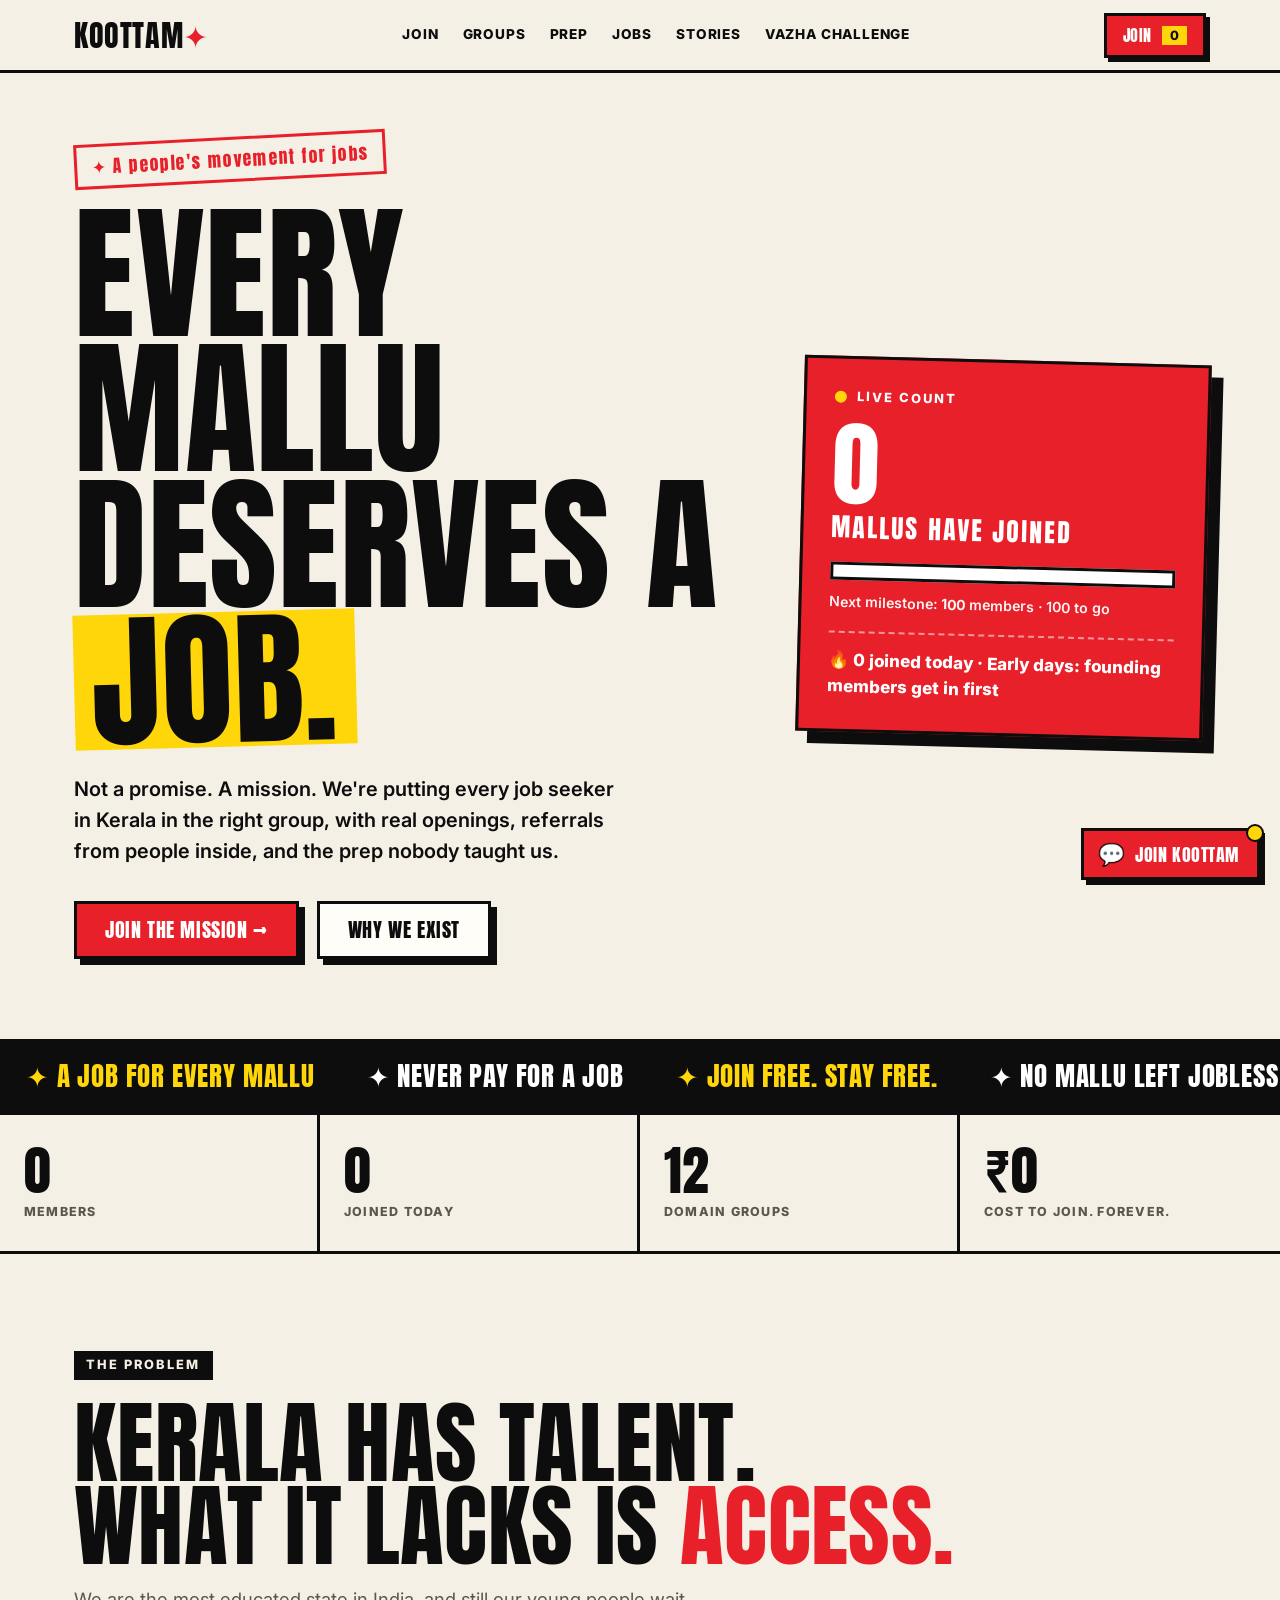
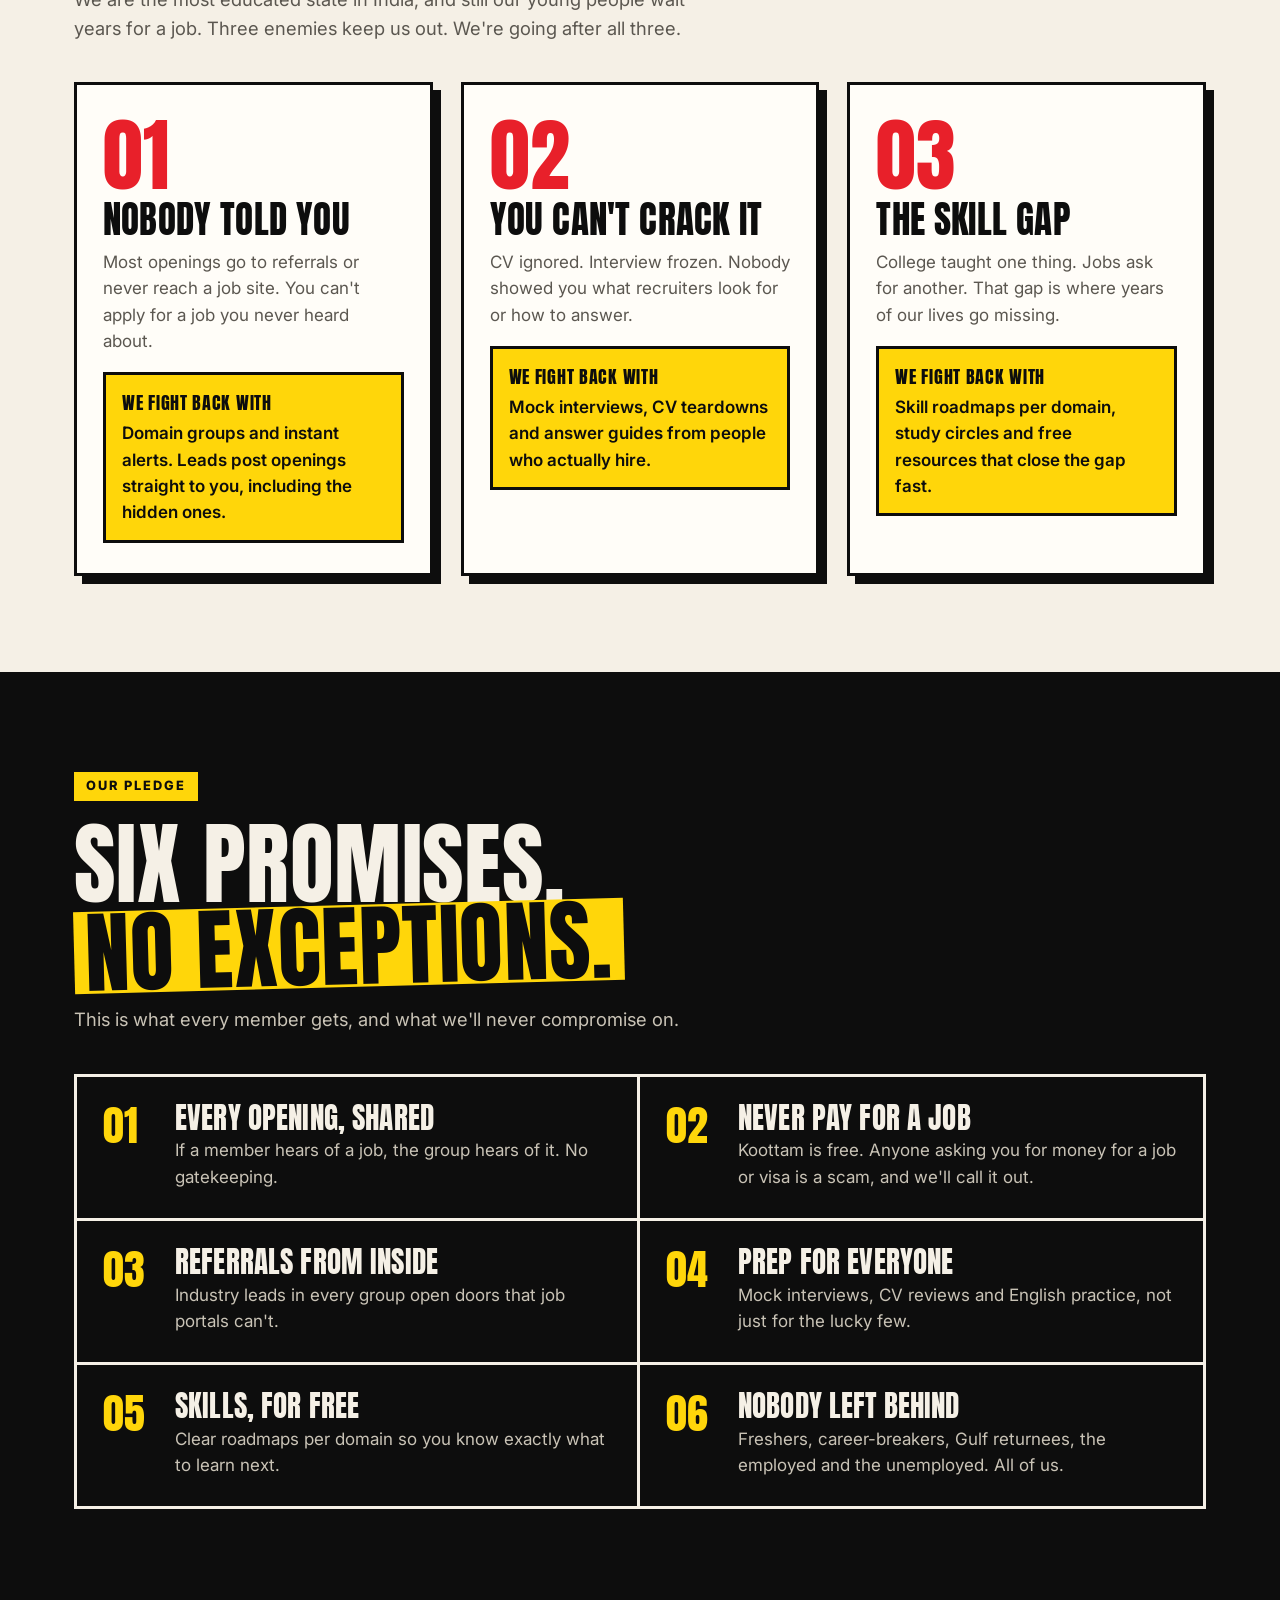
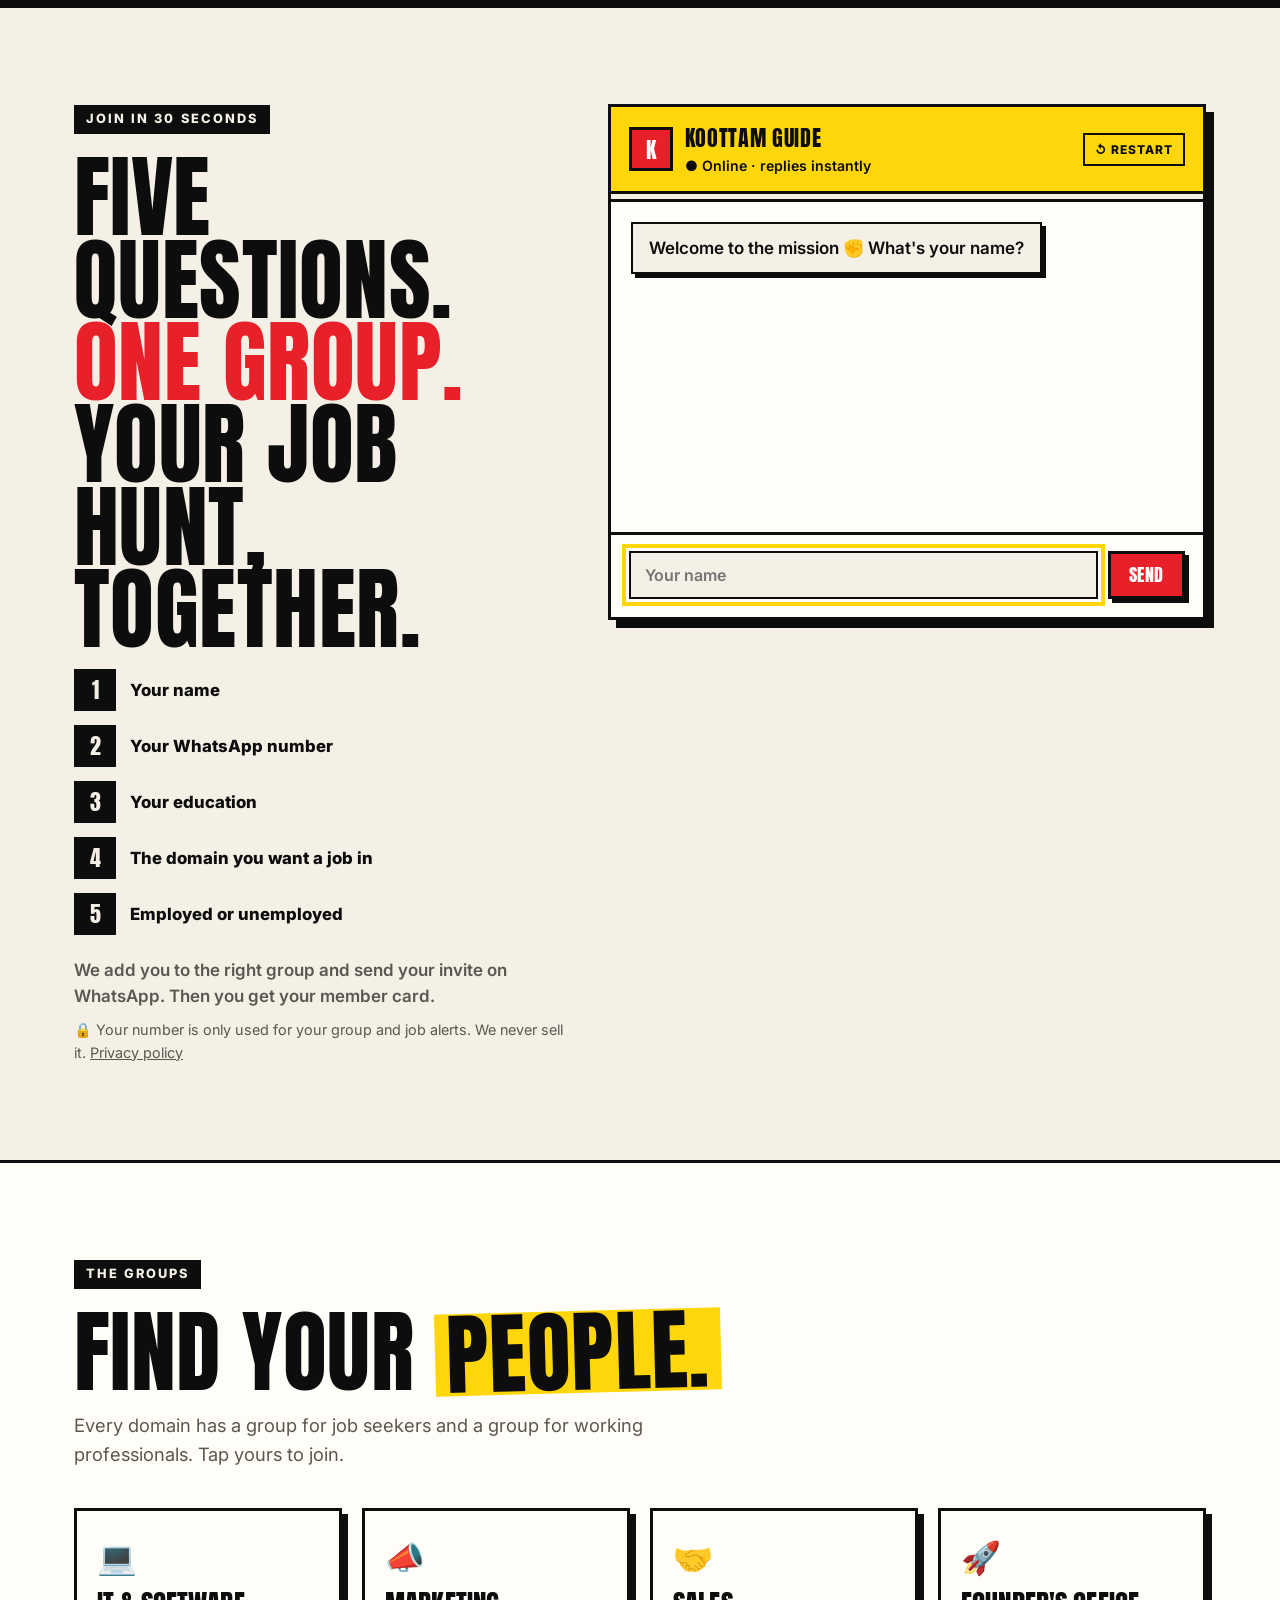
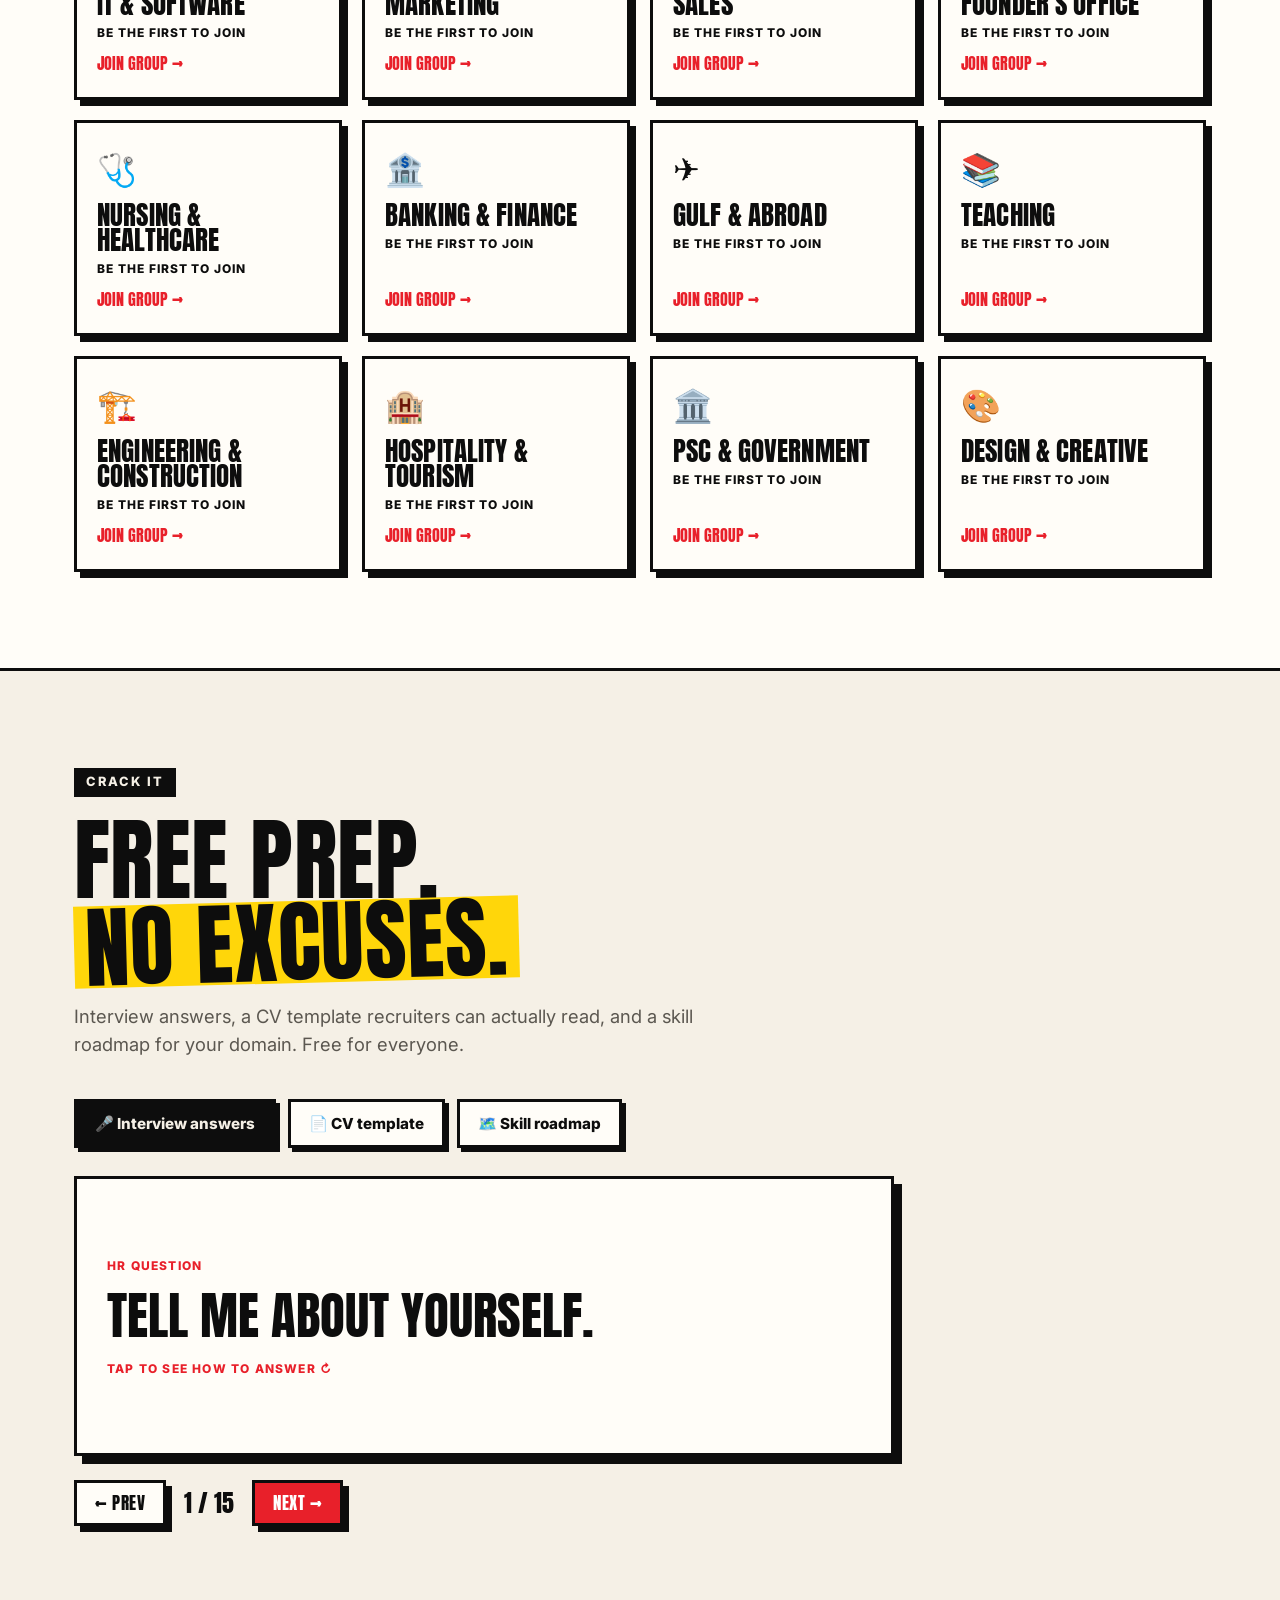
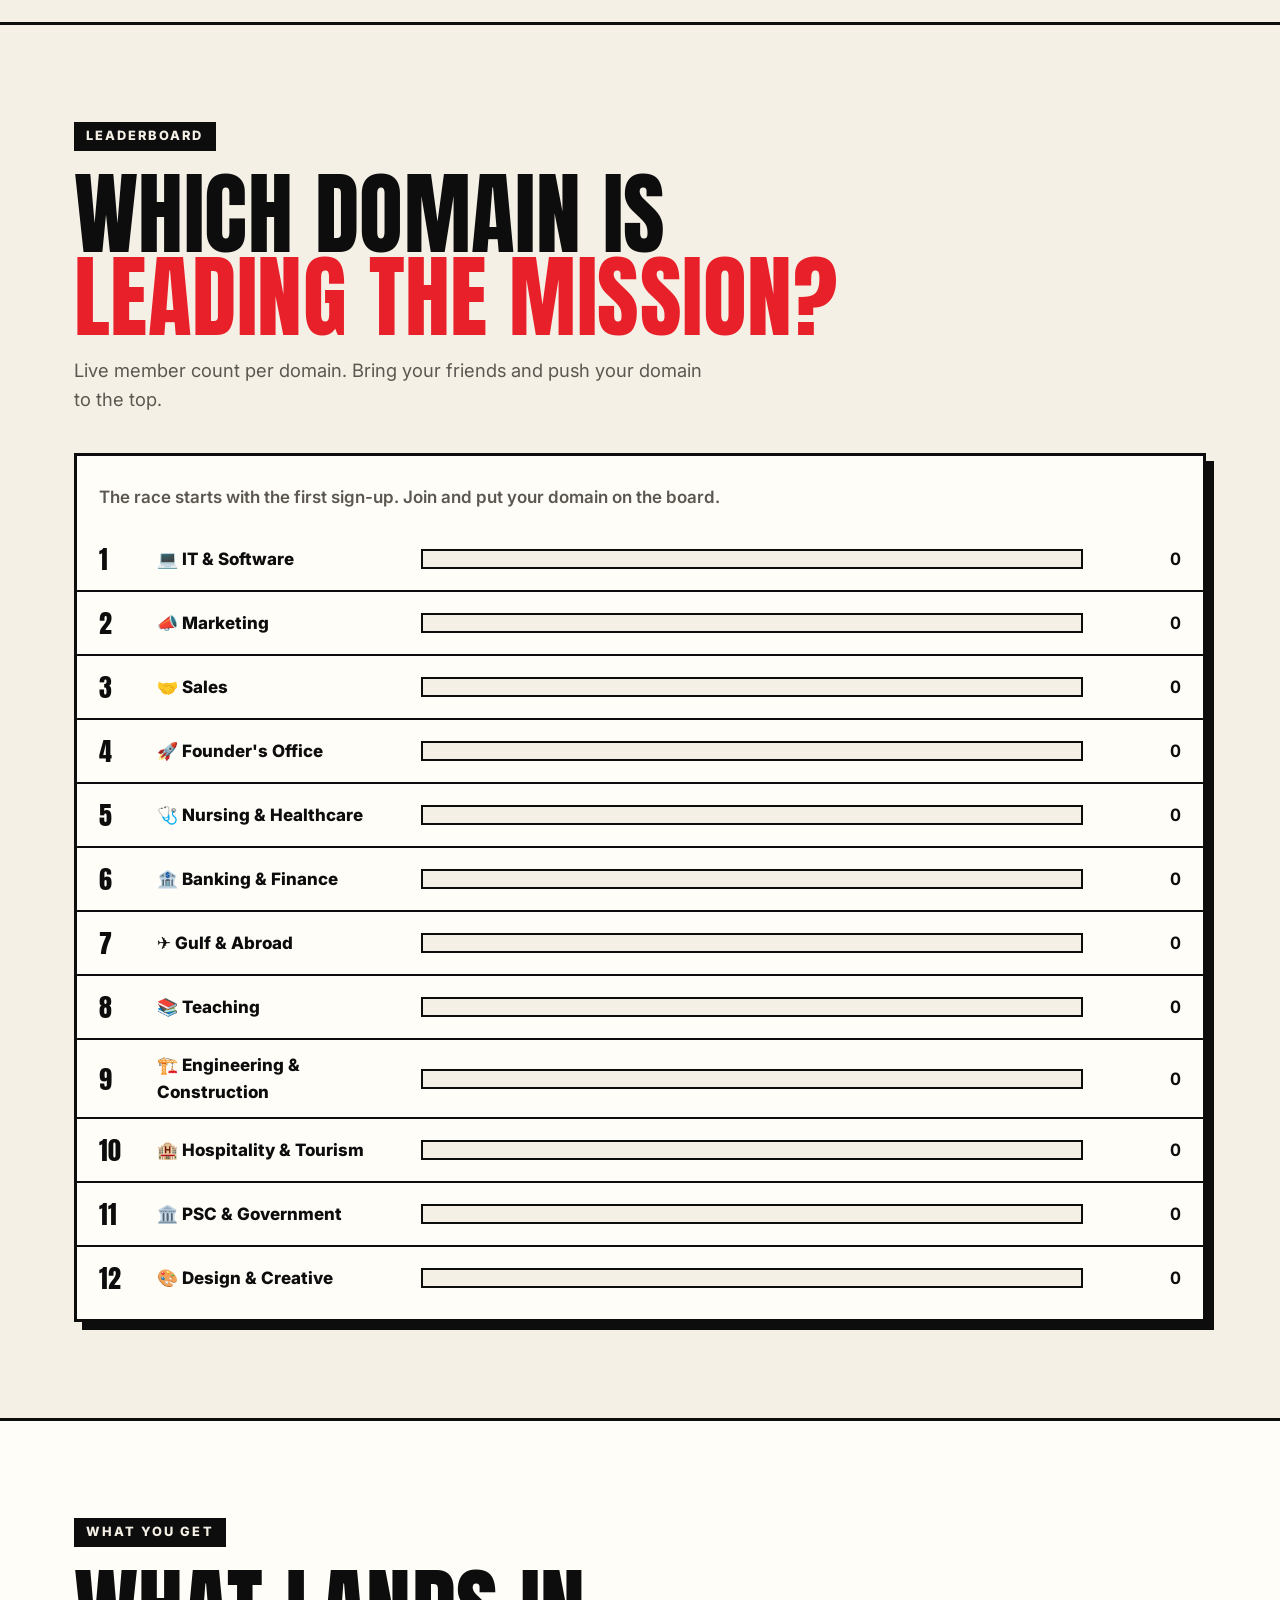
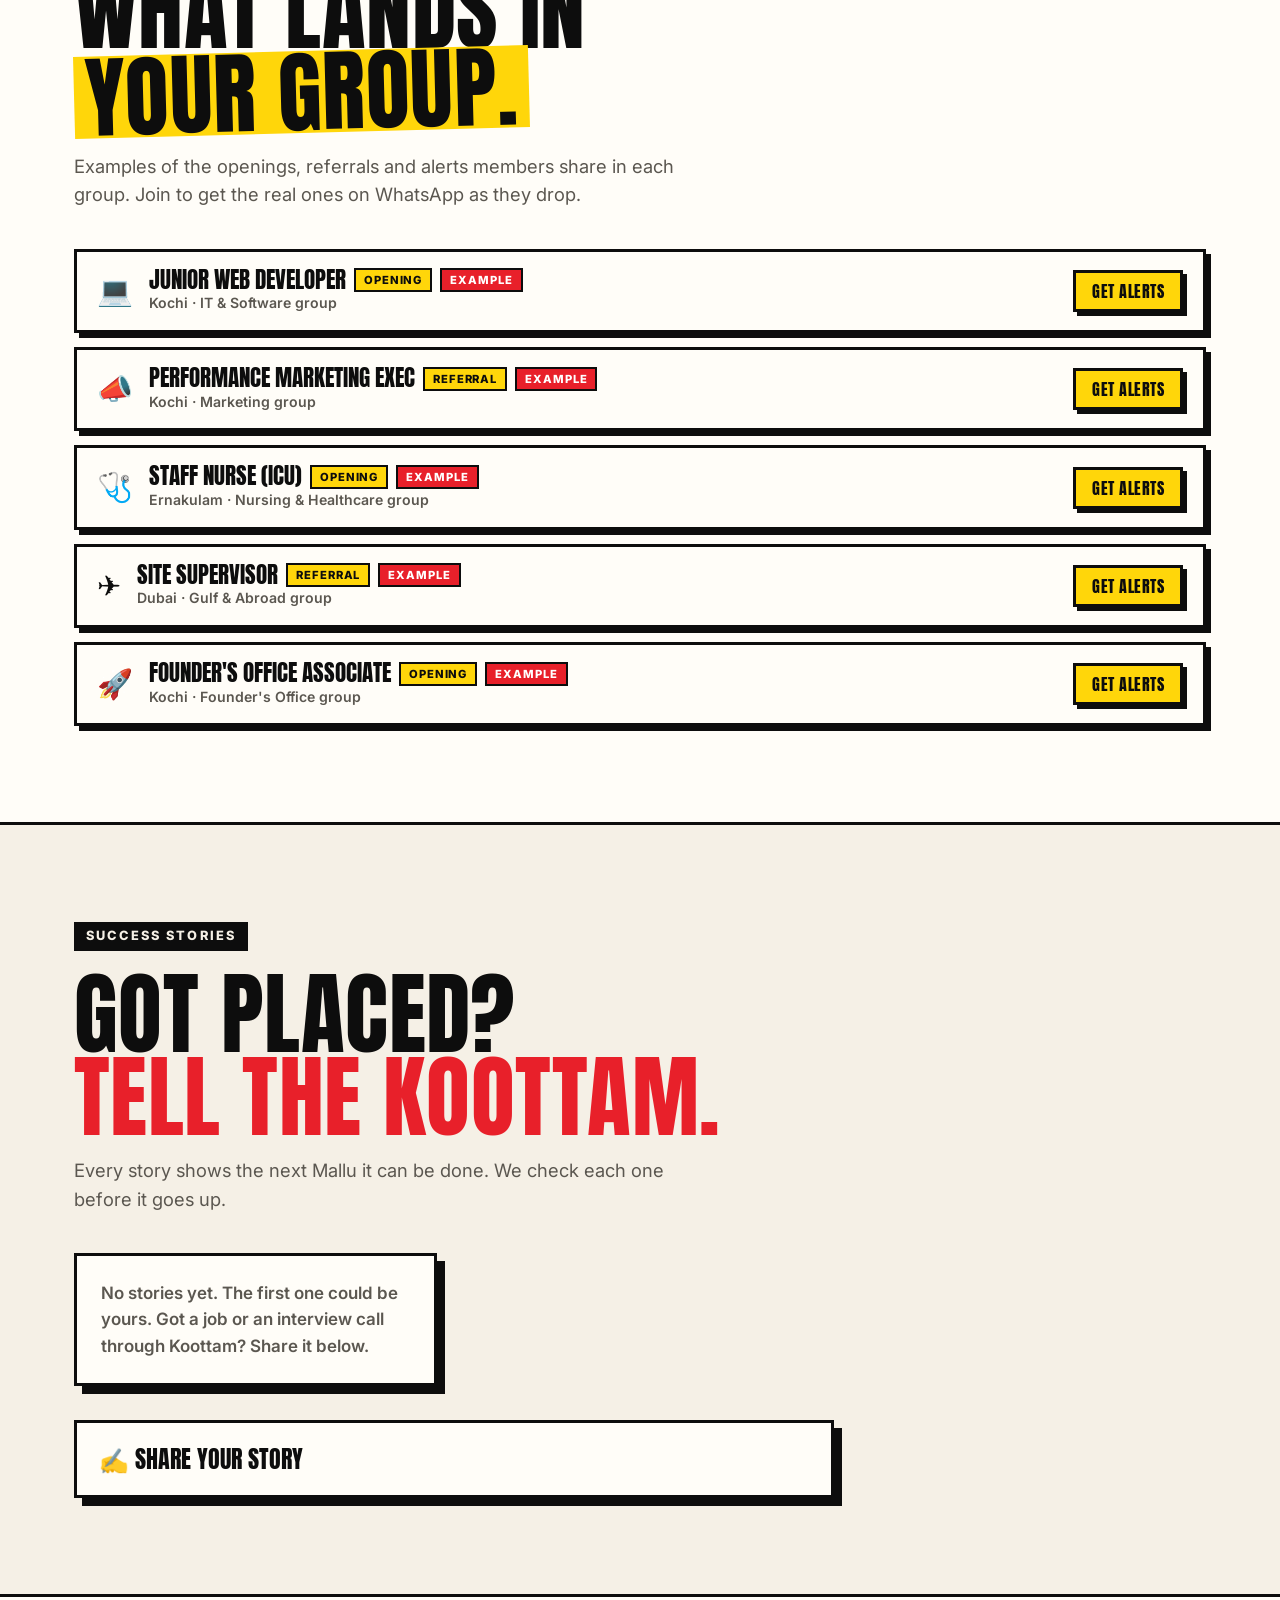
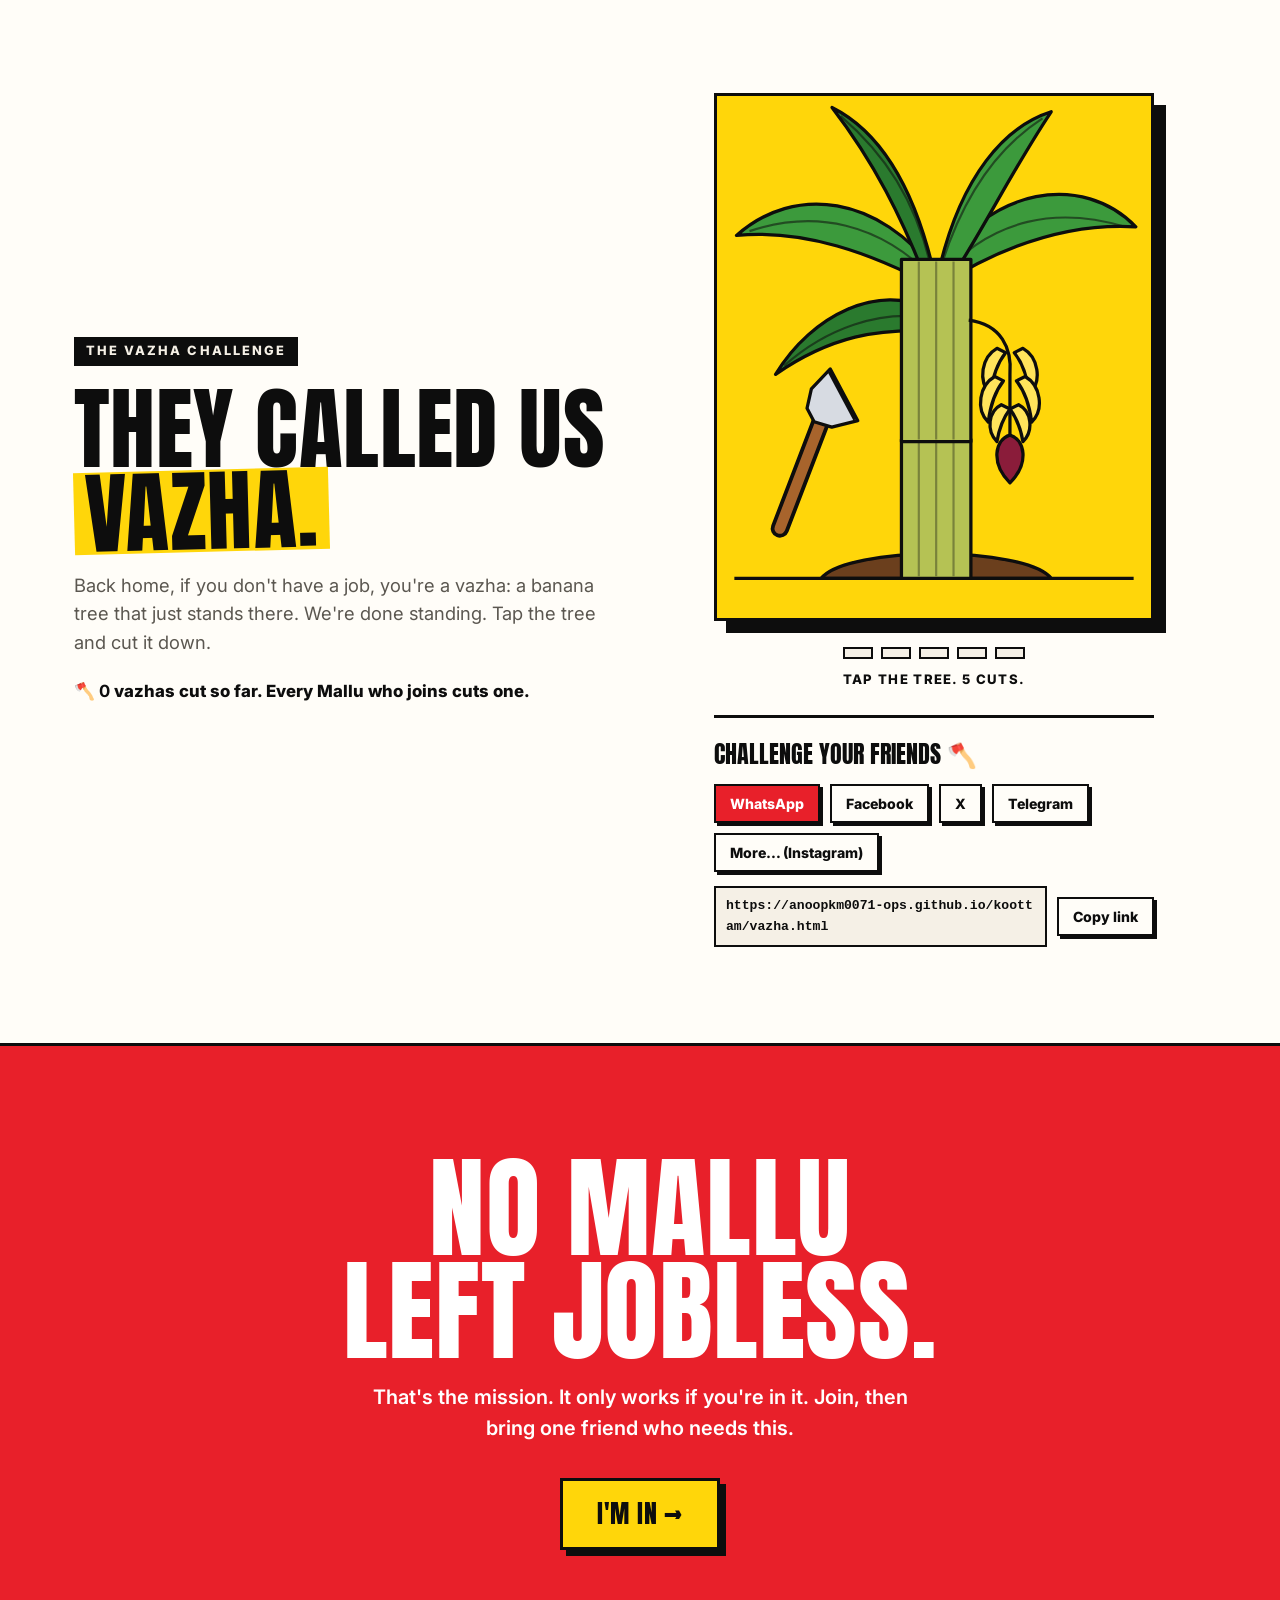
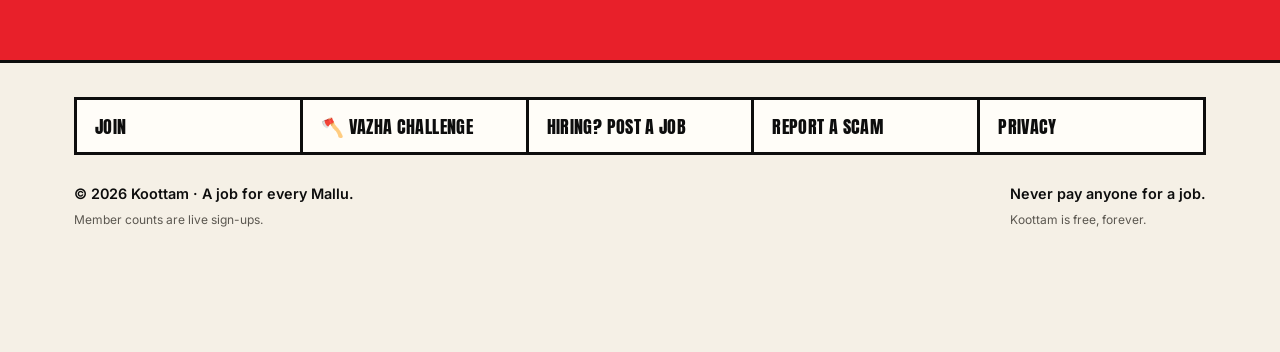
==== commit d903581a: "Move hiring and scam reports to their own pages; make the vazha challenge shareable - hire.html and " ====
--- a/index.html
+++ b/index.html
@@ -19,361 +19,13 @@
 <link rel="apple-touch-icon" href="icon-180.png">
 <link rel="preconnect" href="https://fonts.googleapis.com">
 <link href="https://fonts.googleapis.com/css2?family=Anton&family=Inter:wght@400;600;800&display=swap" rel="stylesheet">
-<style>
-:root{
-  --paper:#f5f0e6; --ink:#0d0d0d; --card:#fffdf8; --mute:#5b5750; --line:#0d0d0d;
-  --red:#e8202a; --yel:#ffd60a; --black:#0d0d0d; --white:#f5f0e6;
-  --head:'Anton','Impact','Arial Narrow Bold',sans-serif; --body:'Inter',system-ui,sans-serif;
-}
-@media (prefers-color-scheme:dark){:root:not([data-theme="light"]){--paper:#121110;--ink:#f5f0e6;--card:#1c1a18;--mute:#aaa397;--line:#f5f0e6}}
-:root[data-theme="dark"]{--paper:#121110;--ink:#f5f0e6;--card:#1c1a18;--mute:#aaa397;--line:#f5f0e6}
-*{box-sizing:border-box;margin:0}
-html{scroll-behavior:smooth}
-body{background:var(--paper);color:var(--ink);font:400 17px/1.55 var(--body);overflow-x:hidden}
-a{color:inherit}
-h1,h2,h3,.big{font-family:var(--head);font-weight:400;text-transform:uppercase;line-height:.92;letter-spacing:.005em}
-h2{font-size:clamp(2.6rem,8vw,5.6rem);margin-bottom:18px}
-.wrap{max-width:1180px;margin:0 auto;padding:0 24px}
-@media(max-width:600px){.wrap{padding:0 16px}}
-section{padding:96px 0;border-bottom:3px solid var(--line)}
-.kicker{display:inline-block;font:800 .8rem/1 var(--body);letter-spacing:.16em;text-transform:uppercase;background:var(--ink);color:var(--paper);padding:8px 12px;margin-bottom:22px}
-.sub{font-size:1.15rem;color:var(--mute);max-width:640px;margin-bottom:40px}
-mark{background:var(--yel);color:var(--black);padding:0 .12em;display:inline-block;transform:rotate(-1.5deg)}
-.red{color:var(--red)}
-.btn{display:inline-flex;align-items:center;gap:10px;cursor:pointer;font:400 1.25rem/1 var(--head);text-transform:uppercase;letter-spacing:.03em;
-  padding:16px 28px;background:var(--red);color:#fff;border:3px solid var(--line);box-shadow:6px 6px 0 var(--line);text-decoration:none;transition:transform .12s,box-shadow .12s}
-.btn:hover{transform:translate(-2px,-2px);box-shadow:8px 8px 0 var(--line)}
-.btn:active{transform:translate(4px,4px);box-shadow:2px 2px 0 var(--line)}
-.btn.alt{background:var(--yel);color:var(--black)}
-.btn.ghost{background:var(--card);color:var(--ink)}
-.box{background:var(--card);border:3px solid var(--line);box-shadow:8px 8px 0 var(--line)}
-:focus-visible{outline:4px solid var(--yel);outline-offset:3px}
-
-/* nav */
-nav{position:sticky;top:0;z-index:50;background:var(--paper);border-bottom:3px solid var(--line)}
-nav .wrap{display:flex;align-items:center;justify-content:space-between;height:70px;gap:14px}
-.logo{font:400 1.9rem var(--head);text-decoration:none;letter-spacing:.02em}
-.logo span{color:var(--red)}
-.links{display:flex;gap:24px;font-weight:800;font-size:.85rem;text-transform:uppercase;letter-spacing:.06em}
-.links a{text-decoration:none}.links a:hover{color:var(--red)}
-nav .btn{padding:10px 16px;font-size:1rem;box-shadow:4px 4px 0 var(--line)}
-nav .btn b{background:var(--yel);color:var(--black);padding:2px 8px;font:800 .8rem var(--body)}
-.navr{display:flex;gap:10px;align-items:center}
-.burger{display:none;width:46px;height:46px;border:3px solid var(--line);background:var(--card);color:var(--ink);font-size:1.3rem;cursor:pointer;box-shadow:3px 3px 0 var(--line)}
-@media(max-width:900px){
-  .burger{display:inline-grid;place-items:center}
-  .links{position:absolute;top:100%;left:0;right:0;display:none;flex-direction:column;gap:0;background:var(--paper);border-bottom:3px solid var(--line);padding:4px 24px 12px}
-  .links.open{display:flex}
-  .links a{padding:14px 0;border-bottom:2px solid var(--line)}
-  .links a:last-child{border-bottom:0}
-}
-@media(max-width:420px){nav .btn b{display:none}}
-
-/* hero */
-.hero{padding:64px 0 80px}
-.hero .wrap{display:grid;grid-template-columns:1.25fr .75fr;gap:48px;align-items:center}
-@media(max-width:940px){.hero .wrap{grid-template-columns:1fr}}
-.stamp{display:inline-block;border:3px solid var(--red);color:var(--red);font:400 1.1rem var(--head);padding:6px 14px;transform:rotate(-3deg);margin-bottom:24px;letter-spacing:.08em}
-.hero h1{font-size:clamp(3.6rem,11.5vw,9.4rem);margin-bottom:26px}
-.hero p{font-size:1.25rem;max-width:560px;margin-bottom:34px;font-weight:600}
-.cta{display:flex;gap:18px;flex-wrap:wrap}
-.counter{background:var(--red);color:#fff;border:3px solid var(--line);box-shadow:12px 12px 0 var(--line);padding:30px 28px;transform:rotate(1.5deg)}
-.counter .live{display:flex;align-items:center;gap:10px;font:800 .8rem var(--body);letter-spacing:.16em;text-transform:uppercase}
-.dot{width:12px;height:12px;border-radius:50%;background:var(--yel);animation:blink 1.2s infinite}
-@keyframes blink{50%{opacity:.25}}
-.counter .num{font:400 clamp(3.4rem,9vw,5.8rem)/1 var(--head);margin:14px 0 4px;font-variant-numeric:tabular-nums}
-.counter .lbl{font:400 1.6rem/1 var(--head);text-transform:uppercase}
-.meter{height:18px;border:3px solid var(--black);background:#fff;margin:22px 0 8px}
-.meter i{display:block;height:100%;background:var(--yel);width:0;transition:width 1.2s}
-.counter small{font-weight:600;font-size:.88rem;opacity:.95}
-.counter .today{margin-top:16px;padding-top:14px;border-top:2px dashed #ffffff88;font-weight:800}
-
-/* marquee */
-.marq{background:var(--black);color:var(--yel);border-bottom:3px solid var(--line);overflow:hidden;white-space:nowrap;padding:16px 0}
-.marq div{display:inline-block;animation:slide 32s linear infinite;font:400 1.7rem var(--head);text-transform:uppercase;letter-spacing:.03em}
-.marq span{margin:0 26px}.marq span:nth-child(even){color:#fff}
-@keyframes slide{to{transform:translateX(-50%)}}
-
-/* stats strip */
-.strip{display:grid;grid-template-columns:repeat(4,1fr);border-bottom:3px solid var(--line)}
-.strip div{padding:28px 24px;border-right:3px solid var(--line)}
-.strip div:last-child{border-right:0}
-.strip b{display:block;font:400 clamp(2.2rem,5vw,3.4rem)/1 var(--head);font-variant-numeric:tabular-nums}
-.strip span{font-weight:800;text-transform:uppercase;font-size:.78rem;letter-spacing:.1em;color:var(--mute)}
-@media(max-width:760px){.strip{grid-template-columns:1fr 1fr}.strip div:nth-child(2){border-right:0}.strip div:nth-child(-n+2){border-bottom:3px solid var(--line)}}
-
-/* enemies */
-.enemies{display:grid;grid-template-columns:repeat(3,1fr);gap:28px}
-@media(max-width:900px){.enemies{grid-template-columns:1fr}}
-.enemy{padding:30px 26px;position:relative}
-.enemy .n{font:400 5rem/1 var(--head);color:var(--red)}
-.enemy h3{font-size:2.3rem;margin:8px 0 12px}
-.enemy p{color:var(--mute)}
-.enemy .fight{margin-top:18px;padding:14px 16px;background:var(--yel);color:var(--black);border:3px solid var(--line);font-weight:600}
-.enemy .fight b{display:block;font:400 1.1rem var(--head);letter-spacing:.04em;text-transform:uppercase;margin-bottom:4px}
-
-/* pledge */
-.pledge{background:var(--black);color:var(--white)}
-.pledge .kicker{background:var(--yel);color:var(--black)}
-.pledge .sub{color:#c9c3b6}
-.pl{display:grid;grid-template-columns:repeat(2,1fr);gap:0;border:3px solid var(--white)}
-@media(max-width:760px){.pl{grid-template-columns:1fr}}
-.pl>div{padding:28px 26px;border-bottom:3px solid var(--white);display:flex;gap:20px;align-items:flex-start}
-.pl>div:nth-child(odd){border-right:3px solid var(--white)}
-.pl>div:nth-last-child(-n+2){border-bottom:0}
-@media(max-width:760px){.pl>div:nth-child(odd){border-right:0}.pl>div:nth-last-child(2){border-bottom:3px solid var(--white)}}
-.pl i{font:400 2.6rem/1 var(--head);color:var(--yel);font-style:normal;min-width:52px}
-.pl h3{font-size:1.8rem;margin-bottom:6px}
-.pl p{color:#c9c3b6}
-
-/* join / guide */
-.joinwrap{display:grid;grid-template-columns:.9fr 1.1fr;gap:44px;align-items:start}
-@media(max-width:940px){.joinwrap{grid-template-columns:1fr}}
-.steps{list-style:none;padding:0;display:grid;gap:14px;margin-top:10px}
-.steps li{display:flex;gap:14px;align-items:center;font-weight:800;font-size:1.05rem}
-.steps li b{font:400 1.4rem/1 var(--head);background:var(--ink);color:var(--paper);width:42px;height:42px;display:grid;place-items:center;flex:none}
-.chat{overflow:hidden}
-.chat-head{display:flex;gap:12px;align-items:center;padding:14px 18px;border-bottom:3px solid var(--line);background:var(--yel);color:var(--black)}
-.chat-head b{font:400 1.4rem var(--head);text-transform:uppercase;letter-spacing:.03em}
-.chat-head small{display:block;font-weight:600}
-.av2{width:44px;height:44px;background:var(--red);color:#fff;border:3px solid var(--black);display:grid;place-items:center;font:400 1.4rem var(--head);flex:none}
-.reset{margin-left:auto;background:transparent;border:2px solid var(--black);color:var(--black);font:800 .75rem var(--body);text-transform:uppercase;letter-spacing:.08em;padding:7px 10px;cursor:pointer}
-.prog{height:8px;background:var(--paper);border-bottom:3px solid var(--line)}.prog i{display:block;height:100%;width:0;background:var(--red);transition:width .5s}
-.log{height:330px;overflow-y:auto;padding:20px;display:flex;flex-direction:column;gap:12px}
-.msg{max-width:86%;padding:12px 16px;border:2.5px solid var(--line);line-height:1.45;overflow-wrap:anywhere;animation:pop .3s;font-weight:600}
-@keyframes pop{from{opacity:0;transform:translateY(10px)}}
-.msg.bot{background:var(--paper);align-self:flex-start;box-shadow:4px 4px 0 var(--line)}
-.msg.me{background:var(--red);color:#fff;align-self:flex-end;box-shadow:-4px 4px 0 var(--line)}
-.dots span{display:inline-block;width:8px;height:8px;margin:0 2px;background:var(--ink);animation:bounce 1s infinite}
-.dots span:nth-child(2){animation-delay:.15s}.dots span:nth-child(3){animation-delay:.3s}
-@keyframes bounce{40%{transform:translateY(-6px)}}
-.opts{display:flex;flex-wrap:wrap;gap:10px;padding:16px 18px 18px;border-top:3px solid var(--line)}
-.opts:empty{display:none}
-.chip{border:2.5px solid var(--line);background:var(--card);color:var(--ink);padding:10px 14px;cursor:pointer;font:800 .9rem var(--body);box-shadow:3px 3px 0 var(--line);transition:transform .1s,box-shadow .1s,background .1s}
-.chip:hover{background:var(--yel);color:var(--black);transform:translate(-1px,-1px);box-shadow:4px 4px 0 var(--line)}
-#chatText{display:flex;gap:10px;padding:16px 18px 18px;border-top:3px solid var(--line)}
-#chatText[hidden]{display:none}
-#chatText input{flex:1;min-width:0;border:2.5px solid var(--line);background:var(--paper);color:var(--ink);font:600 1rem var(--body);padding:12px 14px}
-#chatText .btn{padding:10px 18px;font-size:1.1rem;box-shadow:4px 4px 0 var(--line)}
-
-/* member card */
-.mcard{margin-top:30px;background:var(--red);color:#fff;border:3px solid var(--line);box-shadow:10px 10px 0 var(--line);padding:26px;position:relative;overflow:hidden;animation:pop .5s}
-.mcard::after{content:"MEMBER";position:absolute;right:-12px;bottom:-24px;font:400 7rem/1 var(--head);color:#ffffff1f;pointer-events:none}
-.mcard .top{display:flex;justify-content:space-between;gap:10px;font:800 .78rem var(--body);letter-spacing:.16em;text-transform:uppercase}
-.mcard .no{font:400 clamp(3rem,9vw,4.6rem)/1 var(--head);margin:16px 0 6px}
-.mcard .nm{font:400 2rem/1 var(--head);text-transform:uppercase;overflow-wrap:anywhere}
-.mcard .grp{display:inline-block;margin-top:14px;background:var(--yel);color:var(--black);border:2.5px solid var(--black);padding:6px 12px;font-weight:800}
-.mcard .inv{margin-top:14px;font-weight:600;position:relative;z-index:1}
-.mcard-act{display:flex;gap:14px;flex-wrap:wrap;margin-top:22px}
-.mcard-act .btn{font-size:1.05rem;padding:12px 18px}
-
-/* domains */
-.doms{display:grid;grid-template-columns:repeat(auto-fill,minmax(220px,1fr));gap:20px}
-.dom{text-align:left;cursor:pointer;padding:22px 20px;font:inherit;color:var(--ink);display:flex;flex-direction:column;gap:8px;transition:transform .12s,box-shadow .12s,background .12s;box-shadow:6px 6px 0 var(--line)}
-.dom:hover{background:var(--yel);color:var(--black);transform:translate(-2px,-2px);box-shadow:8px 8px 0 var(--line)}
-.dom .e{font-size:2rem}
-.dom h3{font-size:1.7rem}
-.dom small{font-weight:800;text-transform:uppercase;letter-spacing:.08em;font-size:.75rem}
-.dom .go{margin-top:auto;font:400 1rem var(--head);text-transform:uppercase;color:var(--red)}
-
-/* districts */
-.board{padding:10px 0}
-.drow{display:grid;grid-template-columns:44px 250px 1fr 84px;gap:14px;align-items:center;padding:12px 22px;border-bottom:2px solid var(--line);font-weight:800}
-.drow:last-child{border-bottom:0}
-.board .empty{padding:18px 22px;color:var(--mute);font-weight:600}
-.drow .rk{font:400 1.6rem var(--head)}
-.drow:nth-child(1) .rk{color:var(--red)}
-.bar{height:20px;border:2.5px solid var(--line);background:var(--paper)}
-.bar i{display:block;height:100%;background:var(--red);width:0;transition:width 1s}
-.drow:nth-child(-n+3) .bar i{background:var(--yel)}
-.drow b{text-align:right;font-variant-numeric:tabular-nums}
-@media(max-width:640px){.drow{grid-template-columns:34px 1fr 70px;padding:12px 14px}.drow .bar{grid-column:1/-1;grid-row:2}}
-
-/* jobs */
-#feed{display:grid;gap:14px}
-.job{display:grid;grid-template-columns:auto 1fr auto;gap:16px;align-items:center;padding:16px 20px;animation:pop .45s;box-shadow:5px 5px 0 var(--line)}
-.job .e{font-size:1.8rem}
-.job h4{font:400 1.45rem/1.05 var(--head);text-transform:uppercase}
-.job p{color:var(--mute);font-size:.88rem;font-weight:600}
-.tag{display:inline-block;font:800 .7rem var(--body);letter-spacing:.08em;text-transform:uppercase;padding:3px 8px;border:2px solid var(--line);margin-left:8px;vertical-align:middle;background:var(--yel);color:var(--black)}
-.tag.new{background:var(--red);color:#fff}
-@media(max-width:600px){.job{grid-template-columns:auto 1fr}.job .btn{grid-column:1/-1;justify-content:center}}
-
-/* final */
-.final{background:var(--red);color:#fff;text-align:center;padding:110px 0}
-.final h2{font-size:clamp(2.8rem,9vw,7rem);margin-bottom:26px}
-.final .btn{background:var(--yel);color:var(--black);font-size:1.6rem;padding:20px 34px}
-footer{padding:34px 0;font-weight:600;font-size:.9rem}
-footer .wrap{display:flex;justify-content:space-between;gap:16px;flex-wrap:wrap}
-footer small{display:block;color:var(--mute);font-weight:400;margin-top:6px}
-
-.joinwrap>*,.hiregrid>*,.scamgrid>*,.cvgrid>*,.roadgrid>*,.aboutgrid>*{min-width:0}
-/* chat widget */
-.wl{position:fixed;right:20px;bottom:20px;z-index:60;display:flex;flex-direction:column;align-items:flex-end;gap:12px;transition:opacity .2s,transform .2s}
-.wl.hide{opacity:0;transform:translateY(20px);pointer-events:none}
-.launcher{position:relative;display:flex;align-items:center;gap:10px;background:var(--red);color:#fff;border:3px solid var(--line);box-shadow:5px 5px 0 var(--line);padding:12px 18px 12px 14px;font:400 1.15rem/1 var(--head);text-transform:uppercase;letter-spacing:.03em;cursor:pointer;transition:transform .12s,box-shadow .12s}
-.launcher:hover{transform:translate(-2px,-2px);box-shadow:7px 7px 0 var(--line)}
-.launcher::before{content:"";position:absolute;top:-7px;right:-7px;width:14px;height:14px;border-radius:50%;background:var(--yel);border:2px solid var(--black);animation:blink 1.2s infinite}
-.launcher .li{font-size:1.35rem;line-height:1}
-.nudge{position:relative;max-width:250px;background:var(--card);color:var(--ink);border:3px solid var(--line);box-shadow:5px 5px 0 var(--line);padding:14px 30px 14px 16px;font-weight:700;font-size:.92rem;cursor:pointer;animation:pop .35s}
-.nx{position:absolute;top:4px;right:6px;border:0;background:none;color:var(--ink);font-size:1.3rem;line-height:1;cursor:pointer;padding:2px 4px}
-.widget{position:fixed;right:20px;bottom:20px;z-index:70;width:400px;max-width:calc(100vw - 40px);max-height:calc(100vh - 110px);display:flex;flex-direction:column;animation:pop .25s}
-.widget[hidden]{display:none}
-.wbody{overflow-y:auto;padding:0 12px 12px 0}
-.widget .log{height:min(46vh,380px)}
-.widget .mcard{margin-top:18px;box-shadow:6px 6px 0 var(--line)}
-.widget .refbox{box-shadow:6px 6px 0 var(--line)}
-.wclose{display:none;width:34px;height:34px;margin-left:8px;border:2px solid var(--black);background:transparent;color:var(--black);font:800 1rem var(--body);cursor:pointer;flex:none}
-.widget .wclose{display:grid;place-items:center}
-.reset{white-space:nowrap}
-.widget .chat-head{gap:10px;padding:12px 14px}
-.widget .chat-head b{font-size:1.2rem;white-space:nowrap}
-.widget .chat-head small{font-size:.75rem;white-space:nowrap}
-.widget .av2{width:38px;height:38px;font-size:1.2rem}
-.widget .reset{font-size:0;padding:5px 9px}
-.widget .reset::before{content:"↺";font-size:1.05rem}
-.widget .chat-head>div{min-width:0}
-.away{padding:26px;font-weight:700;display:flex;flex-direction:column;gap:16px;align-items:flex-start}
-.away[hidden]{display:none}
-@media(max-width:600px){
-  .wl{right:14px;bottom:14px}
-  .widget{inset:0;width:auto;max-width:none;max-height:none}
-  .wbody{padding:0;height:100%;background:var(--paper)}
-  .widget .chat{border:0;box-shadow:none;min-height:100%;display:flex;flex-direction:column}
-  .widget .log{flex:1;height:auto;min-height:40vh}
-  .widget #result{padding:0 16px 24px}
-  body.wopen{overflow:hidden}
-}
-/* vazha challenge */
-.vazha{background:var(--card)}
-.vgrid{display:grid;grid-template-columns:1fr 1fr;gap:44px;align-items:center}
-.vgrid>*{min-width:0}
-@media(max-width:900px){.vgrid{grid-template-columns:1fr}}
-.vcount{font-weight:800;font-size:1.05rem}
-.vstage{position:relative;display:block;width:100%;max-width:440px;aspect-ratio:400/480;margin:0 auto;padding:0;background:var(--yel);border:3px solid var(--line);box-shadow:12px 12px 0 var(--line);cursor:pointer;overflow:hidden;touch-action:manipulation;-webkit-tap-highlight-color:transparent}
-.vstage svg{position:absolute;inset:0;width:100%;height:100%;overflow:visible}
-.vstage .ol{stroke:#0d0d0d;stroke-width:3;stroke-linejoin:round}
-.vstage .leaf{fill:#3c9a3c}.vstage .leaf2{fill:#2a7a2e}.vstage .stem{fill:#b5c254}.vstage .soil{fill:#6b3f1d}.vstage .nana{fill:#ffe45c}.vstage .heart{fill:#8a1c3a}
-.vstage .rib{stroke:#0d0d0d;stroke-width:2;fill:none;opacity:.55}
-.vstage .sheath{stroke:#0d0d0d;stroke-width:2;opacity:.35}
-#vtop{transform-origin:234px 316px}
-#vtop.hit{animation:vshake .3s}
-@keyframes vshake{30%{transform:rotate(-2.5deg)}65%{transform:rotate(2deg)}}
-#vtop.fallen{animation:vfall 1.15s cubic-bezier(.55,0,.9,.4) forwards}
-@keyframes vfall{0%{transform:rotate(0)}70%{transform:translate(0,0) rotate(78deg)}86%{transform:translate(10px,98px) rotate(92deg)}100%{transform:translate(10px,96px) rotate(88deg)}}
-@media(prefers-reduced-motion:reduce){#vtop.fallen{animation:none;transform:translate(10px,96px) rotate(88deg)}}
-.vaxe{transform-origin:58px 398px;transform:rotate(-28deg);transition:opacity .3s}
-.vaxe.swing{animation:swing .3s}
-.vaxe.gone{opacity:0}
-@keyframes swing{0%{transform:rotate(-58deg)}55%{transform:rotate(2deg)}100%{transform:rotate(-28deg)}}
-.vstamp{position:absolute;left:50%;top:40%;transform:translate(-50%,-50%) rotate(-12deg);border:5px solid var(--red);color:var(--red);background:#ffd60ae6;font:400 clamp(28px,8vw,44px)/.95 var(--head);text-transform:uppercase;padding:10px 18px;text-align:center;white-space:nowrap;animation:stamp .4s cubic-bezier(.2,1.6,.4,1) backwards;pointer-events:none}
-@keyframes stamp{from{transform:translate(-50%,-50%) rotate(-12deg) scale(2.4);opacity:0}}
-.chipw{position:absolute;width:10px;height:6px;background:#efe0b0;border:1.5px solid #0d0d0d;pointer-events:none}
-#vdots{display:flex;gap:8px;justify-content:center;margin-top:26px}
-#vdots i{width:30px;height:12px;border:2.5px solid var(--line);background:var(--paper)}
-#vdots i.on{background:var(--red)}
-#vstatus{text-align:center;font-weight:800;margin-top:10px;text-transform:uppercase;letter-spacing:.1em;font-size:.82rem}
-.again{display:block;margin-top:22px;background:none;border:0;padding:0;color:var(--mute);font:800 .9rem var(--body);text-decoration:underline;cursor:pointer}
-.mcard .exv{display:inline-block;margin:14px 0 0 12px;border:3px solid #fff;padding:4px 10px;font:400 1.05rem/1.1 var(--head);text-transform:uppercase;letter-spacing:.04em;transform:rotate(-4deg);vertical-align:top}
-/* consent + invite box */
-.consent{padding:0 18px 16px;font-size:.82rem;color:var(--mute);font-weight:600}
-.refbox{margin-top:22px;padding:22px}
-.refbox code{display:block;word-break:break-all;background:var(--paper);padding:8px 10px;border:2px solid var(--line);font-weight:600}
-
-/* prep */
-.tabs{display:flex;flex-wrap:wrap;gap:12px;margin-bottom:28px}
-.tabs button{border:3px solid var(--line);background:var(--card);color:var(--ink);padding:12px 18px;cursor:pointer;font:800 .95rem var(--body);box-shadow:4px 4px 0 var(--line)}
-.tabs button[aria-selected=true]{background:var(--ink);color:var(--paper)}
-.flash{min-height:280px;padding:34px 30px;cursor:pointer;display:flex;align-items:center;max-width:820px}
-.flash small{font-weight:800;text-transform:uppercase;letter-spacing:.1em;font-size:.75rem;color:var(--red)}
-.flash .q{font:400 clamp(2rem,5vw,3.2rem)/1.02 var(--head);text-transform:uppercase;margin:12px 0}
-.flash .back div{font-size:1.15rem;font-weight:600;margin-top:10px}
-.flash.flip{background:var(--yel);color:var(--black)}
-.flash.flip .front,.flash:not(.flip) .back{display:none}
-.fctl{display:flex;align-items:center;gap:18px;margin-top:24px;max-width:820px}
-.fctl .btn{font-size:1.05rem;padding:12px 18px}
-#fPos{font:400 1.5rem var(--head)}
-.cvgrid,.roadgrid{display:grid;grid-template-columns:1.2fr .8fr;gap:28px;align-items:start}
-@media(max-width:900px){.cvgrid,.roadgrid{grid-template-columns:1fr}}
-pre.cv{padding:22px;margin:0;white-space:pre-wrap;font:500 .85rem/1.6 ui-monospace,Menlo,Consolas,monospace;max-width:100%;overflow-x:auto}
-.rules{margin:12px 0 22px 20px;display:grid;gap:8px;font-weight:600}
-.lbl{display:grid;gap:6px;font-weight:800;font-size:.78rem;text-transform:uppercase;letter-spacing:.08em}
-.skills{display:grid;gap:10px;margin-top:18px}
-.skill{display:flex;gap:12px;align-items:center;padding:12px 14px;border:2.5px solid var(--line);cursor:pointer;font-weight:600}
-.skill:has(input:checked){background:var(--yel);color:var(--black)}
-.skill input{width:20px;height:20px;flex:none;accent-color:var(--red)}
-.ready b{font:400 4.2rem/1 var(--head);color:var(--red)}
-.ready{font-weight:800;text-transform:uppercase;letter-spacing:.08em}
-.meter2{height:18px;border:3px solid var(--line);background:var(--paper);margin:12px 0 20px}
-.meter2 i{display:block;height:100%;width:0;background:var(--red);transition:width .4s}
-#roadTips{margin:8px 0 22px 18px;display:grid;gap:6px;font-weight:600}
-
-/* forms */
-.form{padding:24px;display:grid;gap:14px;color:var(--ink)}
-.form label{display:grid;gap:6px;font-weight:800;font-size:.78rem;text-transform:uppercase;letter-spacing:.08em}
-.form input,.form select,.form textarea,.lbl select{border:2.5px solid var(--line);background:var(--paper);color:var(--ink);font:600 1rem var(--body);padding:12px 14px;width:100%;border-radius:0}
-.form textarea{min-height:110px;resize:vertical}
-.form .two{display:grid;grid-template-columns:1fr 1fr;gap:14px}
-@media(max-width:600px){.form .two{grid-template-columns:1fr}}
-.form .chk{display:flex;gap:10px;align-items:flex-start;text-transform:none;letter-spacing:0;font-size:.92rem;font-weight:600}
-.form .chk input{width:20px;height:20px;flex:none;margin-top:2px;accent-color:var(--red)}
-.form .btn{justify-self:start}
-.hp{position:absolute;left:-9999px;width:1px;height:1px;opacity:0}
-.fmsg{font-weight:800;min-height:1.2em}
-.fmsg.err{color:var(--red)}
-
-/* hiring */
-.hiregrid{display:grid;grid-template-columns:.8fr 1.2fr;gap:36px;align-items:start}
-@media(max-width:900px){.hiregrid{grid-template-columns:1fr}}
-.perks2{list-style:none;padding:0;display:grid;gap:18px}
-.perks2 li{display:flex;gap:14px;font-weight:600;font-size:1.05rem;color:#e9e4d8}
-.perks2 b{font:400 1.6rem/1 var(--head);color:var(--yel);min-width:40px}
-
-/* stories */
-.storygrid{display:grid;grid-template-columns:repeat(auto-fill,minmax(280px,1fr));gap:22px;margin-bottom:34px}
-.story{padding:24px}
-.story small{font-weight:800;color:var(--red);text-transform:uppercase;letter-spacing:.08em;font-size:.75rem}
-.story q{display:block;font-weight:600;font-size:1.05rem;margin:10px 0 14px}
-.story b{font:400 1.5rem var(--head);text-transform:uppercase}
-.story.empty{color:var(--mute);font-weight:600}
-details.sform{max-width:760px}
-details.sform summary{cursor:pointer;padding:18px 22px;font:400 1.5rem var(--head);text-transform:uppercase;list-style:none}
-details.sform summary::-webkit-details-marker{display:none}
-details.sform[open] summary{border-bottom:3px solid var(--line)}
-
-/* scam */
-.scam{background:var(--yel);color:var(--black)}
-.scam .kicker{background:var(--black);color:var(--yel)}
-.scam .sub{color:#3a3628}
-.scam h3{font-size:2.2rem}
-.scam a{color:var(--black);font-weight:800}
-.scamgrid{display:grid;grid-template-columns:1fr 1fr;gap:36px;align-items:start}
-@media(max-width:900px){.scamgrid{grid-template-columns:1fr}}
-.flags{list-style:none;padding:0;display:grid;gap:12px;margin:16px 0 22px}
-.flags li{display:flex;gap:12px;font-weight:700;font-size:1.05rem}
-.flags li::before{content:"✕";color:var(--red);font:400 1.4rem/1 var(--head)}
-
-/* about */
-.aboutgrid{display:grid;grid-template-columns:260px 1fr;gap:40px;align-items:center}
-@media(max-width:760px){.aboutgrid{grid-template-columns:1fr}.ph{max-width:220px}}
-.ph{aspect-ratio:1;display:grid;place-items:center;font:400 6rem var(--head);background:var(--red);color:#fff;overflow:hidden}
-.ph img{width:100%;height:100%;object-fit:cover}
-#abRole{font-weight:800;text-transform:uppercase;letter-spacing:.1em;color:var(--red);margin-bottom:14px}
-#abStory{font-size:1.15rem;max-width:640px;margin-bottom:24px;white-space:pre-line}
-.flinks{display:flex;gap:18px;flex-wrap:wrap;margin-top:12px}
-.flinks a{font-weight:800}
-canvas#confetti{position:fixed;inset:0;pointer-events:none;z-index:99}
-
-.rv{opacity:0;transform:translateY(30px);transition:opacity .6s,transform .6s}
-.rv.on{opacity:1;transform:none}
-@media(prefers-reduced-motion:reduce){*{animation:none!important;transition:none!important}.rv{opacity:1;transform:none}html{scroll-behavior:auto}}
-</style>
+<link rel="stylesheet" href="site.css">
 </head>
 <body>
 
 <nav><div class="wrap">
   <a class="logo" href="#top">KOOTTAM<span>✦</span></a>
-  <div class="links" id="links"><a href="#join">Join</a><a href="#domains">Groups</a><a href="#prep">Prep</a><a href="#jobs">Jobs</a><a href="#hire">Hiring</a><a href="#stories">Stories</a><a href="#scam">Scam alert</a></div>
+  <div class="links" id="links"><a href="#join">Join</a><a href="#domains">Groups</a><a href="#prep">Prep</a><a href="#jobs">Jobs</a><a href="#stories">Stories</a><a href="#vazha">Vazha challenge</a></div>
   <div class="navr"><button class="burger" id="burger" type="button" aria-expanded="false" aria-controls="links" aria-label="Menu">☰</button><a class="btn" href="#join">Join <b data-c="members">0</b></a></div>
 </div></nav>
 
@@ -553,31 +205,6 @@
   <div id="feed"></div>
 </div></section>
 
-<section class="pledge" id="hire"><div class="wrap rv">
-  <span class="kicker">Hiring?</span>
-  <h2>Find your next hire.<br><mark>Free.</mark></h2>
-  <p class="sub">Post an opening, share a referral or join as an industry lead. We check every post and share it in the right group. No fees, ever.</p>
-  <div class="hiregrid">
-    <ul class="perks2">
-      <li><b>01</b>Your opening goes straight to the right domain group, not a crowded job board.</li>
-      <li><b>02</b>Candidates are already sorted by domain, education and whether they're job seekers or working professionals.</li>
-      <li><b>03</b>Industry leads answer questions in their group and refer the people they trust.</li>
-      <li><b>04</b>Free for companies, recruiters and members. Always.</li>
-    </ul>
-    <form class="box form" data-type="job" novalidate>
-      <div class="two"><label>Your name<input name="name" required data-n="Your name" maxlength="60"></label><label>Phone or email<input name="contact" required data-n="Phone or email" maxlength="80"></label></div>
-      <div class="two"><label>Company<input name="company" required data-n="Company" maxlength="80"></label><label>Role<input name="role" required data-n="Role" maxlength="80" placeholder="e.g. Junior Accountant"></label></div>
-      <div class="two"><label>Domain<select name="domain" required data-n="Domain" data-domains></select></label><label>Location<input name="location" required data-n="Location" maxlength="60" placeholder="e.g. Kochi / Remote / Dubai"></label></div>
-      <div class="two"><label>Type<select name="jobType"><option>Full-time job</option><option>Internship</option><option>Referral</option><option>Walk-in drive</option><option>Part-time / freelance</option></select></label><label>Apply link (optional)<input name="link" maxlength="300" placeholder="https://…"></label></div>
-      <label>Details (optional)<textarea name="details" maxlength="1000" placeholder="Experience needed, salary range, how to apply…"></textarea></label>
-      <label class="chk"><input type="checkbox" name="lead"> I'd also like to be an industry lead: share openings and answer questions in the group.</label>
-      <input class="hp" name="website" tabindex="-1" autocomplete="off" aria-hidden="true">
-      <button class="btn" type="submit">Post it →</button>
-      <p class="fmsg" role="status"></p>
-    </form>
-  </div>
-</div></section>
-
 <section id="stories"><div class="wrap rv">
   <span class="kicker">Success stories</span>
   <h2>Got placed?<br><span class="red">Tell the koottam.</span></h2>
@@ -598,35 +225,6 @@
   </details>
 </div></section>
 
-<section class="scam" id="scam"><div class="wrap rv">
-  <span class="kicker">Scam alert</span>
-  <h2>If they ask for money,<br>it's a scam.</h2>
-  <p class="sub">Fake agents target job seekers, especially for Gulf and abroad jobs. Report them here and we'll warn every group.</p>
-  <div class="scamgrid">
-    <div>
-      <h3>Red flags</h3>
-      <ul class="flags">
-        <li>They ask for a fee, deposit or "processing charge" for a job or visa</li>
-        <li>An offer without any interview</li>
-        <li>Only a personal WhatsApp number, no office or website</li>
-        <li>Pressure to pay today or "lose the seat"</li>
-        <li>"Guaranteed" visa or salary promises that sound too good</li>
-        <li>They want your original passport or certificates</li>
-      </ul>
-      <p style="font-weight:600">Going abroad? Check the agent is registered on <a href="https://emigrate.gov.in" target="_blank" rel="noopener">eMigrate</a> (Government of India) before you hand over anything.</p>
-    </div>
-    <form class="box form" data-type="scam" novalidate>
-      <h3 style="font-size:1.8rem;color:var(--ink)">Report a scam</h3>
-      <div class="two"><label>Agent or company name<input name="agent" required data-n="Agent or company name" maxlength="100"></label><label>Their phone or website<input name="agentContact" required data-n="Their phone or website" maxlength="120"></label></div>
-      <label>What happened?<textarea name="details" required data-n="What happened" maxlength="1000"></textarea></label>
-      <div class="two"><label>Amount they asked for (optional)<input name="amount" maxlength="40" placeholder="₹"></label><label>Your phone or email (optional)<input name="contact" maxlength="80"></label></div>
-      <input class="hp" name="website" tabindex="-1" autocomplete="off" aria-hidden="true">
-      <button class="btn" type="submit">Report it →</button>
-      <p class="fmsg" role="status"></p>
-    </form>
-  </div>
-</div></section>
-
 <section id="about" hidden><div class="wrap rv">
   <span class="kicker">Who's behind this</span>
   <div class="aboutgrid">
@@ -646,7 +244,7 @@
       </div>
       <div id="vafter" hidden>
         <p class="sub" style="margin-bottom:22px"><b style="color:var(--ink)">Not a vazha anymore.</b> Now prove it: join your group, get the openings, crack the interview.</p>
-        <div class="cta"><button class="btn" type="button" data-start="">Prove it. Join →</button><a class="btn alt" id="vshare" href="#" target="_blank" rel="noopener">Share on WhatsApp</a></div>
+        <div class="cta"><button class="btn" type="button" data-start="">Prove it. Join →</button></div>
         <button class="again" type="button" id="vagain">Grow it back and cut again ↺</button>
       </div>
     </div>
@@ -693,6 +291,17 @@
       </button>
       <div id="vdots" aria-hidden="true"><i></i><i></i><i></i><i></i><i></i></div>
       <p id="vstatus" aria-live="polite">Tap the tree. 5 cuts.</p>
+      <div class="vshare" id="vsharebar">
+        <p class="vshare-h" id="vshareh">Challenge your friends 🪓</p>
+        <div class="vshare-row">
+          <a class="sh wa" data-net="wa" href="#" target="_blank" rel="noopener">WhatsApp</a>
+          <a class="sh" data-net="fb" href="#" target="_blank" rel="noopener">Facebook</a>
+          <a class="sh" data-net="x" href="#" target="_blank" rel="noopener">X</a>
+          <a class="sh" data-net="tg" href="#" target="_blank" rel="noopener">Telegram</a>
+          <button class="sh" type="button" data-net="native" hidden>More… (Instagram)</button>
+        </div>
+        <div class="vlink"><code id="vlink"></code><button class="sh" type="button" id="vcopy">Copy link</button></div>
+      </div>
     </div>
   </div>
 </div></section>
@@ -704,8 +313,8 @@
 </div></section>
 
 <footer><div class="wrap">
-  <div>© 2026 Koottam · A job for every Mallu.<small>Member counts are live sign-ups.</small><div class="flinks" id="flinks"><a href="privacy.html">Privacy</a><a href="#hire">Post a job</a><a href="#scam">Report a scam</a></div></div>
-  <div>Never pay anyone for a job.<small>Koottam is free, forever.</small></div>
+  <div class="tabbar" role="navigation" aria-label="More from Koottam"><a href="./#join">Join</a><a href="vazha.html">🪓 Vazha challenge</a><a href="hire.html">Hiring? Post a job</a><a href="scam.html">Report a scam</a><a href="privacy.html">Privacy</a></div>
+  <div class="fbase"><div>© 2026 Koottam · A job for every Mallu.<small>Member counts are live sign-ups.</small><div class="flinks" id="flinks"></div></div><div>Never pay anyone for a job.<small>Koottam is free, forever.</small></div></div>
 </div></footer>
 <div class="wl" id="wl">
   <div class="nudge" id="nudge" hidden><button class="nx" id="nudgeX" type="button" aria-label="Dismiss">×</button>Looking for a job? I'll find your group in 30 seconds 👋</div>
@@ -714,31 +323,11 @@
 <div class="widget" id="widget" role="dialog" aria-label="Join Koottam" hidden><div class="wbody" id="wbody"></div></div>
 <canvas id="confetti"></canvas>
 
+<script src="config.js"></script>
+<script src="common.js"></script>
 <script>
 (()=>{
-const $=s=>document.querySelector(s), $$=s=>[...document.querySelectorAll(s)];
-const reduce=matchMedia('(prefers-reduced-motion:reduce)').matches;
-const store={get(k,d){try{return JSON.parse(localStorage.getItem(k))??d}catch{return d}},set(k,v){try{localStorage.setItem(k,JSON.stringify(v))}catch{}}};
-const fmt=n=>n.toLocaleString('en-IN');
-const esc=t=>String(t).replace(/[&<>"']/g,c=>({'&':'&amp;','<':'&lt;','>':'&gt;','"':'&quot;',"'":'&#39;'}[c]));
-const wait=ms=>new Promise(r=>setTimeout(r,reduce?0:ms));
-
-/* ---------- config: fill these in to go fully live (see SETUP.md) ---------- */
-const CONFIG={
-  API_URL:'',           // Google Apps Script web app URL: GET = live counts/jobs/stories, POST = sign-ups and forms
-  SITE_URL:'https://anoopkm0071-ops.github.io/koottam/', // base for members' invite links
-  GROUP_LINKS:{},       // group slug -> invite URL, e.g. 'marketing-job-seekers':'https://chat.whatsapp.com/XXXX'
-  DOMAIN_LINKS:{},      // domain id -> fallback invite URL, e.g. mkt:'https://chat.whatsapp.com/YYYY'
-  DEFAULT_LINK:'',      // catch-all community link
-  FOUNDER:{name:'',role:'Founder, Koottam',photo:'',story:'',instagram:'',whatsapp:'',email:''}, // shows "Who's behind this" once name is set
-  INSTAGRAM:'',         // e.g. 'https://instagram.com/koottam'
-  GOATCOUNTER:''        // free analytics: your GoatCounter code, e.g. 'koottam' for koottam.goatcounter.com
-};
-if(/^[a-z0-9-]+$/.test(CONFIG.GOATCOUNTER)){const g=document.createElement('script');g.async=true;g.src='https://gc.zgo.at/count.js';g.dataset.goatcounter=`https://${CONFIG.GOATCOUNTER}.goatcounter.com/count`;document.head.appendChild(g)}
-const safe=u=>/^https:\/\//.test(u||'')?u:'';
-const EMAIL_RE=/^\S+@\S+\.\S+$/;
-const isPhone=t=>/^(\+?91)?[6-9]\d{9}$/.test(String(t).replace(/[\s-]+/g,''));
-
+const {$,$$,reduce,store,fmt,esc,wait,safe,EMAIL_RE,isPhone,CONFIG,burst,copyText,siteUrl}=window.K;
 /* ---------- data ---------- */
 const ROADMAPS={"it":{"skills":["HTML / CSS / JavaScript","A modern framework (React / Angular)","Git & GitHub","REST APIs & databases (SQL)","Data structures basics","A portfolio project online","English communication","Resume with measurable impact"],"tips":["Build 2 real projects, not 10 tutorials","Push everything to GitHub","Practise aptitude + DSA 30 min daily"]},"health":{"skills":["Registered with Kerala Nursing Council","Clinical specialty experience","BLS / ACLS certification","IELTS / OET score","Patient communication","Medical documentation","Country licensing exam knowledge"],"tips":["Book OET/IELTS early, it is the usual bottleneck","Keep certificates verified and scanned","Use only licensed recruiters"]},"bank":{"skills":["Quantitative aptitude","Reasoning","English & banking awareness","Tally / accounting software","Excel (lookups, pivots)","GST basics","Customer handling"],"tips":["Take one mock test every weekend","Read daily financial news","Learn Excel pivot tables, it wins interviews"]},"gulf":{"skills":["Passport valid 2+ years","Attested certificates","Updated CV in international format","Trade test / skill certificate","Basic Arabic or English fluency","Knowledge of scam red flags"],"tips":["Never pay for a visa or an offer letter","Verify the agency on eMigrate","Join country-specific rooms for real salary info"]},"edu":{"skills":["B.Ed / required qualification","KTET / CTET / SET","Subject depth","Smartboard & online teaching tools","Demo class confidence","Classroom management"],"tips":["Record a 5-minute demo class and get feedback","Clear KTET/SET, it opens many doors","Build a small online teaching portfolio"]},"hosp":{"skills":["Hotel management qualification","Front-office software","Food safety awareness","Foreign language (any)","Guest handling","Grooming & etiquette"],"tips":["Kerala tourism hires seasonally, start in August","Cruise and resort jobs ask for English fluency","Get HACCP / food-safety certificates"]},"eng":{"skills":["AutoCAD / Revit","Site experience","Estimation & BOQ","Safety certification (NEBOSH / OSHA)","MS Project / Primavera","Site communication"],"tips":["Safety certificates raise Gulf offers","Learn Revit/BIM, demand is climbing","Document site experience with photos & figures"]},"sales":{"skills":["Communication & persuasion","Objection handling","CRM tools","Excel reporting","Cold outreach practice","Product & customer knowledge","Target & pipeline tracking"],"tips":["Show numbers: calls, conversions, revenue closed","Practise a 60-second pitch out loud daily","Learn one CRM end to end"]},"mkt":{"skills":["Ad platforms (Meta / Google Ads)","Analytics (GA4, attribution)","SEO fundamentals","Copywriting","Landing page & funnel thinking","Budget, CAC & ROAS basics","Excel / dashboards","A case study with real numbers"],"tips":["Run a small real campaign and document the results","Learn to read CAC, ROAS and conversion rate","Publish 3 case studies with before/after metrics"]},"founder":{"skills":["Structured problem-solving","Excel / Sheets modelling","Writing crisp memos & decks","Basic SQL / data analysis","Project & stakeholder management","Startup & business fundamentals","One project you drove end to end"],"tips":["Show ownership: a thing you started and shipped","Practise breaking vague problems into numbers","Write one-page memos on startups you admire"]},"govt":{"skills":["Kerala PSC syllabus mapped","Daily current affairs","Previous-year paper practice","English language & communication","Mental ability & maths","Mock tests weekly"],"tips":["Make a syllabus tracker, not a book pile","Previous papers are 60% of preparation","Join a study circle for accountability"]},"creative":{"skills":["Figma / design tools","Portfolio site","Video editing","Copywriting","Brand sense","Client communication"],"tips":["3 deep case studies beat 20 screenshots","Redesign a local brand as practice","Freelance small jobs to build proof"]}};
 const CARDS=[["HR","Tell me about yourself.","Use Present → Past → Future in 60 seconds. \"I'm a [role/degree] who recently [achievement]. Before that I [relevant experience]. I'm now looking for [role] where I can [value you add].\" No life story, no family details."],["HR","Why should we hire you?","Match one strength to their need with proof. \"You need someone who can [need]. In [project/job] I [action] and got [result]. I can bring the same here.\""],["HR","What is your biggest weakness?","Pick a real, fixable one and show progress. \"I used to avoid public speaking. I joined a speaking circle and now present weekly.\" Never say \"I work too hard\"."],["HR","Why did you leave / why the gap in your CV?","Be short, honest and forward-looking. Name what you did in the gap (course, caregiving, preparing for exams) and what you learned. Then pivot to why you're ready now."],["HR","Where do you see yourself in 5 years?","Show growth in the same direction as the role. \"Becoming a strong [skill] contributor, maybe leading a small team.\" Avoid \"in your seat\" or \"abroad\"."],["HR","What salary do you expect?","Research the range first. \"Based on my skills and market range, I'm looking at ₹X to ₹Y, but I'm flexible for the right growth.\" As a fresher, learning and role matter first."],["Tech","Explain a project you built.","Problem → your role → tools → hardest bug → result. Keep one number: users, time saved, marks, speed. Be ready to go deeper on any tool you name."],["Tech","What happens when you type a URL and press Enter?","DNS lookup → TCP/TLS handshake → HTTP request → server processes → response → browser parses HTML, fetches CSS/JS, renders. Shows you understand the whole chain."],["Tech","Difference between SQL and NoSQL?","SQL: structured tables, strong relations and transactions. NoSQL: flexible schema, easier horizontal scale. Choose by data shape and consistency need. Give one example of each."],["Banking","Explain repo rate in simple words.","The rate at which RBI lends short-term money to banks. Higher repo → loans costlier → inflation cools. Lower repo → cheaper loans → growth. Link it to home-loan EMIs."],["Banking","How would you handle an angry customer?","Listen fully, apologise for the experience, restate the problem, offer a solution or a clear next step with a timeline, follow up. Stay calm; never argue."],["Nursing","A patient's condition suddenly worsens. What do you do?","Assess ABCs, call for help / rapid response, start immediate interventions within scope, inform the doctor with SBAR, document accurately. Calm, systematic, communicative."],["Gulf","Why do you want to work abroad?","Be positive and specific: skill growth, exposure, the company's scale. Avoid \"only for money\". Show you researched the country and role, and know your documents."],["Teaching","Teach me a concept in 2 minutes.","Hook with a real-life example, explain in 3 simple steps, check understanding with a question, summarise. Practise out loud with a timer."],["HR","Do you have any questions for us?","Always ask 2: \"What does success look like in the first 90 days?\" and \"What do you enjoy most about working here?\" Never ask about leave first."]];
@@ -762,9 +351,7 @@
 const EDU=[{v:'10',l:'SSLC / 10th'},{v:'12',l:'Plus Two'},{v:'diploma',l:'Diploma / ITI'},{v:'degree',l:'Degree'},{v:'pg',l:'Post-graduate'},{v:'prof',l:'Professional (B.Tech, CA, MBBS…)'}];
 const STATUS=[{v:'unemployed',l:'🔎 Unemployed, looking for a job',g:'Job seekers'},{v:'employed',l:'💼 Employed, looking for a change',g:'Working professionals'}];
 
-/* ---------- reveal ---------- */
-const io=new IntersectionObserver(es=>es.forEach(e=>{if(e.isIntersecting){e.target.classList.add('on');io.unobserve(e.target)}}),{threshold:.08});
-$$('.rv').forEach(el=>io.observe(el));
+K.initReveal();
 
 /* ---------- live numbers (real, from the sign-up sheet) ---------- */
 let state=store.get('koottam_live',{});
@@ -844,10 +431,6 @@
 $('#fNext').addEventListener('click',()=>{fi=(fi+1)%CARDS.length;showCard()});
 $('#fPrev').addEventListener('click',()=>{fi=(fi-1+CARDS.length)%CARDS.length;showCard()});
 showCard();
-async function copyText(t,btn,label){
-  try{await navigator.clipboard.writeText(t)}catch{const ta=document.createElement('textarea');ta.value=t;document.body.appendChild(ta);ta.select();try{document.execCommand('copy')}catch{}ta.remove()}
-  btn.textContent='Copied ✓';setTimeout(()=>btn.textContent=label,1800);
-}
 $('#copyCv').addEventListener('click',e=>copyText($('#cvText').textContent,e.currentTarget,'Copy template'));
 const roadSel=$('#roadDom');let road=store.get('koottam_road',{});
 roadSel.innerHTML=DOMAINS.map(d=>`<option value="${d.id}">${d.e} ${d.n}</option>`).join('');
@@ -865,30 +448,11 @@
 }
 roadSel.addEventListener('change',renderRoad);$('#roadSkills').addEventListener('change',calcRoad);
 
-/* ---------- forms: hiring, stories, scam reports ---------- */
-const OKMSG={job:"✓ Got it! We'll check your post and share it in the right group.",story:"✓ Thank you! Your story will appear here once we've checked it.",scam:'✓ Report received. Thank you for protecting other Mallus.'};
-$$('select[data-domains]').forEach(x=>x.innerHTML='<option value="">Choose…</option>'+DOMAINS.map(d=>`<option value="${d.id}">${d.n}</option>`).join('')+'<option value="other">Other</option>');
-$$('form.form').forEach(f=>f.addEventListener('submit',async e=>{
-  e.preventDefault();
-  const msg=f.querySelector('.fmsg'),btn=f.querySelector('button[type=submit]'),bad=t=>{msg.className='fmsg err';msg.textContent=t};
-  for(const el of f.querySelectorAll('[required]'))if(el.type==='checkbox'?!el.checked:!el.value.trim()){bad('Please fill in: '+el.dataset.n);el.focus();return}
-  const data=Object.fromEntries(new FormData(f));
-  if(data.contact&&!(isPhone(data.contact)||EMAIL_RE.test(data.contact.trim())))return bad('Enter a valid 10-digit mobile number or email.');
-  if(data.link&&!safe(data.link.trim()))return bad('Links must start with https://');
-  if(!CONFIG.API_URL)return bad("Submissions open as soon as our sheet is connected. Please check back soon.");
-  btn.disabled=true;msg.className='fmsg';msg.textContent='Sending…';
-  try{
-    const j=await (await fetch(CONFIG.API_URL,{method:'POST',body:JSON.stringify({type:f.dataset.type,...data})})).json();
-    if(!j.ok)throw 0;
-    f.reset();msg.className='fmsg';msg.textContent=OKMSG[f.dataset.type];
-  }catch{bad('Something went wrong. Please try again.')}
-  btn.disabled=false;
-}));
-
-/* ---------- who's behind this + footer links ---------- */
+K.initForms();
+
+/* ---------- who's behind this ---------- */
 (function about(){
   const F=CONFIG.FOUNDER||{};
-  if(safe(CONFIG.INSTAGRAM))$('#flinks').insertAdjacentHTML('beforeend',`<a href="${esc(CONFIG.INSTAGRAM)}" target="_blank" rel="noopener">Instagram</a>`);
   if(!F.name)return;
   $('#about').hidden=false;$('#abName').textContent=F.name;$('#abRole').textContent=F.role||'';$('#abStory').textContent=F.story||'';
   const ph=$('#abPhoto');
@@ -900,47 +464,9 @@
   $('#abLinks').innerHTML=L.map(([t,u],i)=>`<a class="btn${i?' ghost':''}" href="${esc(u)}" target="_blank" rel="noopener">${t} →</a>`).join('');
 })();
 
-/* ---------- vazha challenge: tap the banana tree five times ---------- */
-const vst=$('#vstage'),vtop=$('#vtop'),notch=$('#notch'),vaxe=$('#vaxe'),VCUTS=5;let cuts=0;
-function vchips(depth){
-  if(reduce)return;
-  const r=vst.getBoundingClientRect(),x=(170+depth)/400*r.width,y=316/480*r.height;
-  for(let i=0;i<10;i++){
-    const c=document.createElement('i');c.className='chipw';c.style.left=x+'px';c.style.top=y+'px';vst.appendChild(c);
-    const dx=-(25+Math.random()*90),dy=-(10+Math.random()*80),rot=(Math.random()-.5)*540;
-    c.animate([{transform:'translate(0,0) rotate(0)',opacity:1},{transform:`translate(${dx}px,${dy+60}px) rotate(${rot}deg)`,opacity:0}],{duration:650+Math.random()*250,easing:'cubic-bezier(.2,.7,.4,1)'}).onfinish=()=>c.remove();
-  }
-}
-function vcut(){
-  if(cuts>=VCUTS)return;
-  cuts++;const d=cuts/VCUTS*58;
-  notch.setAttribute('points',`170,${316-cuts*3} ${170+d},316 170,${316+cuts*3}`);
-  vaxe.classList.remove('swing');void vaxe.getBoundingClientRect();vaxe.classList.add('swing');
-  vtop.classList.remove('hit');void vtop.getBoundingClientRect();vtop.classList.add('hit');
-  vchips(d);try{navigator.vibrate&&navigator.vibrate(cuts<VCUTS?25:[40,60,80])}catch{}
-  $$('#vdots i').forEach((x,i)=>x.classList.toggle('on',i<cuts));
-  $('#vstatus').textContent=cuts<VCUTS?`${VCUTS-cuts} more ${VCUTS-cuts>1?'cuts':'cut'}…`:'Timber!';
-  if(cuts===VCUTS)setTimeout(()=>{vtop.classList.remove('hit');vtop.classList.add('fallen');setTimeout(vdone,reduce?0:1150)},reduce?0:320);
-}
-function vdone(){
-  $('#vstamp').hidden=false;vaxe.classList.add('gone');$('#vbefore').hidden=true;$('#vafter').hidden=false;
-  $('#vstatus').textContent='Not a vazha anymore ✊';
-  const link=(CONFIG.SITE_URL||location.href.split(/[?#]/)[0])+(state.memberNo?`?ref=${state.memberNo}`:'');
-  $('#vshare').href='https://wa.me/?text='+encodeURIComponent(`I just cut my vazha 🪓 Not a vazha anymore. Join Koottam, the movement for Mallu jobs: ${link}`);
-  burst();
-}
-function vregrow(){
-  cuts=0;vtop.classList.remove('fallen','hit');notch.setAttribute('points','170,316 170,316 170,316');
-  $('#vstamp').hidden=true;vaxe.classList.remove('gone');$('#vbefore').hidden=false;$('#vafter').hidden=true;
-  $$('#vdots i').forEach(x=>x.classList.remove('on'));$('#vstatus').textContent='Tap the tree. 5 cuts.';
-}
-vst.addEventListener('click',vcut);
-$('#vagain').addEventListener('click',vregrow);
-
-/* ---------- mobile menu ---------- */
-const burger=$('#burger'),links=$('#links');
-burger.addEventListener('click',()=>burger.setAttribute('aria-expanded',links.classList.toggle('open')));
-links.addEventListener('click',e=>{if(e.target.closest('a')){links.classList.remove('open');burger.setAttribute('aria-expanded','false')}});
+K.initVazha(()=>state.memberNo);
+K.initMenu();
+K.initFooter();
 
 /* ---------- guide (join flow: name, number, education, domain, status) ---------- */
 const STEPS=[
@@ -990,7 +516,7 @@
 }
 function showResult(){
   const p=prof,g=state.group,u=linkFor(g);
-  const reflink=`${CONFIG.SITE_URL||location.href.split(/[?#]/)[0]}?ref=${state.memberNo}`;
+  const reflink=`${siteUrl()}?ref=${state.memberNo}`;
   const share=`I just joined Koottam as member #${fmt(state.memberNo)} ✊ Not a vazha anymore. Mission: a job for every Mallu. Join free: ${reflink}`;
   $('#result').innerHTML=`
    <div class="mcard">
@@ -1105,19 +631,6 @@
   else runStep();
 }
 
-/* ---------- confetti ---------- */
-function burst(){
-  if(reduce)return;
-  const cv=$('#confetti'),ctx=cv.getContext('2d');cv.width=innerWidth;cv.height=innerHeight;
-  const cols=['#e8202a','#ffd60a','#0d0d0d','#ffffff'];
-  const ps=Array.from({length:160},()=>({x:innerWidth/2,y:innerHeight*.6,vx:(Math.random()-.5)*18,vy:-Math.random()*17-4,s:5+Math.random()*7,c:cols[Math.random()*4|0],r:Math.random()*6}));
-  let f=0;(function tick(){
-    ctx.clearRect(0,0,cv.width,cv.height);
-    ps.forEach(p=>{p.vy+=.38;p.x+=p.vx;p.y+=p.vy;p.r+=.2;ctx.fillStyle=p.c;ctx.save();ctx.translate(p.x,p.y);ctx.rotate(p.r);ctx.fillRect(-p.s/2,-p.s/2,p.s,p.s*.6);ctx.restore()});
-    if(++f<130)requestAnimationFrame(tick);else ctx.clearRect(0,0,cv.width,cv.height);
-  })();
-}
-
 if(state.profile&&ROADMAPS[state.profile.dom])roadSel.value=state.profile.dom;
 renderRoad();renderNums();renderDoms();renderBoard();initGuide();
 loadStats();setInterval(loadStats,30000);
--- a/site.css
+++ b/site.css
@@ -0,0 +1,363 @@
+/* Koottam site styles, shared by every page */
+:root{
+  --paper:#f5f0e6; --ink:#0d0d0d; --card:#fffdf8; --mute:#5b5750; --line:#0d0d0d;
+  --red:#e8202a; --yel:#ffd60a; --black:#0d0d0d; --white:#f5f0e6;
+  --head:'Anton','Impact','Arial Narrow Bold',sans-serif; --body:'Inter',system-ui,sans-serif;
+}
+@media (prefers-color-scheme:dark){:root:not([data-theme="light"]){--paper:#121110;--ink:#f5f0e6;--card:#1c1a18;--mute:#aaa397;--line:#f5f0e6}}
+:root[data-theme="dark"]{--paper:#121110;--ink:#f5f0e6;--card:#1c1a18;--mute:#aaa397;--line:#f5f0e6}
+*{box-sizing:border-box;margin:0}
+html{scroll-behavior:smooth}
+body{background:var(--paper);color:var(--ink);font:400 17px/1.55 var(--body);overflow-x:hidden}
+a{color:inherit}
+h1,h2,h3,.big{font-family:var(--head);font-weight:400;text-transform:uppercase;line-height:.92;letter-spacing:.005em}
+h2{font-size:clamp(2.6rem,8vw,5.6rem);margin-bottom:18px}
+.wrap{max-width:1180px;margin:0 auto;padding:0 24px}
+@media(max-width:600px){.wrap{padding:0 16px}}
+section{padding:96px 0;border-bottom:3px solid var(--line)}
+.kicker{display:inline-block;font:800 .8rem/1 var(--body);letter-spacing:.16em;text-transform:uppercase;background:var(--ink);color:var(--paper);padding:8px 12px;margin-bottom:22px}
+.sub{font-size:1.15rem;color:var(--mute);max-width:640px;margin-bottom:40px}
+mark{background:var(--yel);color:var(--black);padding:0 .12em;display:inline-block;transform:rotate(-1.5deg)}
+.red{color:var(--red)}
+.btn{display:inline-flex;align-items:center;gap:10px;cursor:pointer;font:400 1.25rem/1 var(--head);text-transform:uppercase;letter-spacing:.03em;
+  padding:16px 28px;background:var(--red);color:#fff;border:3px solid var(--line);box-shadow:6px 6px 0 var(--line);text-decoration:none;transition:transform .12s,box-shadow .12s}
+.btn:hover{transform:translate(-2px,-2px);box-shadow:8px 8px 0 var(--line)}
+.btn:active{transform:translate(4px,4px);box-shadow:2px 2px 0 var(--line)}
+.btn.alt{background:var(--yel);color:var(--black)}
+.btn.ghost{background:var(--card);color:var(--ink)}
+.box{background:var(--card);border:3px solid var(--line);box-shadow:8px 8px 0 var(--line)}
+:focus-visible{outline:4px solid var(--yel);outline-offset:3px}
+
+/* nav */
+nav{position:sticky;top:0;z-index:50;background:var(--paper);border-bottom:3px solid var(--line)}
+nav .wrap{display:flex;align-items:center;justify-content:space-between;height:70px;gap:14px}
+.logo{font:400 1.9rem var(--head);text-decoration:none;letter-spacing:.02em}
+.logo span{color:var(--red)}
+.links{display:flex;gap:24px;font-weight:800;font-size:.85rem;text-transform:uppercase;letter-spacing:.06em}
+.links a{text-decoration:none}.links a:hover{color:var(--red)}
+nav .btn{padding:10px 16px;font-size:1rem;box-shadow:4px 4px 0 var(--line)}
+nav .btn b{background:var(--yel);color:var(--black);padding:2px 8px;font:800 .8rem var(--body)}
+.navr{display:flex;gap:10px;align-items:center}
+.burger{display:none;width:46px;height:46px;border:3px solid var(--line);background:var(--card);color:var(--ink);font-size:1.3rem;cursor:pointer;box-shadow:3px 3px 0 var(--line)}
+@media(max-width:900px){
+  .burger{display:inline-grid;place-items:center}
+  .links{position:absolute;top:100%;left:0;right:0;display:none;flex-direction:column;gap:0;background:var(--paper);border-bottom:3px solid var(--line);padding:4px 24px 12px}
+  .links.open{display:flex}
+  .links a{padding:14px 0;border-bottom:2px solid var(--line)}
+  .links a:last-child{border-bottom:0}
+}
+@media(max-width:420px){nav .btn b{display:none}}
+
+/* hero */
+.hero{padding:64px 0 80px}
+.hero .wrap{display:grid;grid-template-columns:1.25fr .75fr;gap:48px;align-items:center}
+@media(max-width:940px){.hero .wrap{grid-template-columns:1fr}}
+.stamp{display:inline-block;border:3px solid var(--red);color:var(--red);font:400 1.1rem var(--head);padding:6px 14px;transform:rotate(-3deg);margin-bottom:24px;letter-spacing:.08em}
+.hero h1{font-size:clamp(3.6rem,11.5vw,9.4rem);margin-bottom:26px}
+.hero p{font-size:1.25rem;max-width:560px;margin-bottom:34px;font-weight:600}
+.cta{display:flex;gap:18px;flex-wrap:wrap}
+.counter{background:var(--red);color:#fff;border:3px solid var(--line);box-shadow:12px 12px 0 var(--line);padding:30px 28px;transform:rotate(1.5deg)}
+.counter .live{display:flex;align-items:center;gap:10px;font:800 .8rem var(--body);letter-spacing:.16em;text-transform:uppercase}
+.dot{width:12px;height:12px;border-radius:50%;background:var(--yel);animation:blink 1.2s infinite}
+@keyframes blink{50%{opacity:.25}}
+.counter .num{font:400 clamp(3.4rem,9vw,5.8rem)/1 var(--head);margin:14px 0 4px;font-variant-numeric:tabular-nums}
+.counter .lbl{font:400 1.6rem/1 var(--head);text-transform:uppercase}
+.meter{height:18px;border:3px solid var(--black);background:#fff;margin:22px 0 8px}
+.meter i{display:block;height:100%;background:var(--yel);width:0;transition:width 1.2s}
+.counter small{font-weight:600;font-size:.88rem;opacity:.95}
+.counter .today{margin-top:16px;padding-top:14px;border-top:2px dashed #ffffff88;font-weight:800}
+
+/* marquee */
+.marq{background:var(--black);color:var(--yel);border-bottom:3px solid var(--line);overflow:hidden;white-space:nowrap;padding:16px 0}
+.marq div{display:inline-block;animation:slide 32s linear infinite;font:400 1.7rem var(--head);text-transform:uppercase;letter-spacing:.03em}
+.marq span{margin:0 26px}.marq span:nth-child(even){color:#fff}
+@keyframes slide{to{transform:translateX(-50%)}}
+
+/* stats strip */
+.strip{display:grid;grid-template-columns:repeat(4,1fr);border-bottom:3px solid var(--line)}
+.strip div{padding:28px 24px;border-right:3px solid var(--line)}
+.strip div:last-child{border-right:0}
+.strip b{display:block;font:400 clamp(2.2rem,5vw,3.4rem)/1 var(--head);font-variant-numeric:tabular-nums}
+.strip span{font-weight:800;text-transform:uppercase;font-size:.78rem;letter-spacing:.1em;color:var(--mute)}
+@media(max-width:760px){.strip{grid-template-columns:1fr 1fr}.strip div:nth-child(2){border-right:0}.strip div:nth-child(-n+2){border-bottom:3px solid var(--line)}}
+
+/* enemies */
+.enemies{display:grid;grid-template-columns:repeat(3,1fr);gap:28px}
+@media(max-width:900px){.enemies{grid-template-columns:1fr}}
+.enemy{padding:30px 26px;position:relative}
+.enemy .n{font:400 5rem/1 var(--head);color:var(--red)}
+.enemy h3{font-size:2.3rem;margin:8px 0 12px}
+.enemy p{color:var(--mute)}
+.enemy .fight{margin-top:18px;padding:14px 16px;background:var(--yel);color:var(--black);border:3px solid var(--line);font-weight:600}
+.enemy .fight b{display:block;font:400 1.1rem var(--head);letter-spacing:.04em;text-transform:uppercase;margin-bottom:4px}
+
+/* pledge */
+.pledge{background:var(--black);color:var(--white)}
+.pledge .kicker{background:var(--yel);color:var(--black)}
+.pledge .sub{color:#c9c3b6}
+.pl{display:grid;grid-template-columns:repeat(2,1fr);gap:0;border:3px solid var(--white)}
+@media(max-width:760px){.pl{grid-template-columns:1fr}}
+.pl>div{padding:28px 26px;border-bottom:3px solid var(--white);display:flex;gap:20px;align-items:flex-start}
+.pl>div:nth-child(odd){border-right:3px solid var(--white)}
+.pl>div:nth-last-child(-n+2){border-bottom:0}
+@media(max-width:760px){.pl>div:nth-child(odd){border-right:0}.pl>div:nth-last-child(2){border-bottom:3px solid var(--white)}}
+.pl i{font:400 2.6rem/1 var(--head);color:var(--yel);font-style:normal;min-width:52px}
+.pl h3{font-size:1.8rem;margin-bottom:6px}
+.pl p{color:#c9c3b6}
+
+/* join / guide */
+.joinwrap{display:grid;grid-template-columns:.9fr 1.1fr;gap:44px;align-items:start}
+@media(max-width:940px){.joinwrap{grid-template-columns:1fr}}
+.steps{list-style:none;padding:0;display:grid;gap:14px;margin-top:10px}
+.steps li{display:flex;gap:14px;align-items:center;font-weight:800;font-size:1.05rem}
+.steps li b{font:400 1.4rem/1 var(--head);background:var(--ink);color:var(--paper);width:42px;height:42px;display:grid;place-items:center;flex:none}
+.chat{overflow:hidden}
+.chat-head{display:flex;gap:12px;align-items:center;padding:14px 18px;border-bottom:3px solid var(--line);background:var(--yel);color:var(--black)}
+.chat-head b{font:400 1.4rem var(--head);text-transform:uppercase;letter-spacing:.03em}
+.chat-head small{display:block;font-weight:600}
+.av2{width:44px;height:44px;background:var(--red);color:#fff;border:3px solid var(--black);display:grid;place-items:center;font:400 1.4rem var(--head);flex:none}
+.reset{margin-left:auto;background:transparent;border:2px solid var(--black);color:var(--black);font:800 .75rem var(--body);text-transform:uppercase;letter-spacing:.08em;padding:7px 10px;cursor:pointer}
+.prog{height:8px;background:var(--paper);border-bottom:3px solid var(--line)}.prog i{display:block;height:100%;width:0;background:var(--red);transition:width .5s}
+.log{height:330px;overflow-y:auto;padding:20px;display:flex;flex-direction:column;gap:12px}
+.msg{max-width:86%;padding:12px 16px;border:2.5px solid var(--line);line-height:1.45;overflow-wrap:anywhere;animation:pop .3s;font-weight:600}
+@keyframes pop{from{opacity:0;transform:translateY(10px)}}
+.msg.bot{background:var(--paper);align-self:flex-start;box-shadow:4px 4px 0 var(--line)}
+.msg.me{background:var(--red);color:#fff;align-self:flex-end;box-shadow:-4px 4px 0 var(--line)}
+.dots span{display:inline-block;width:8px;height:8px;margin:0 2px;background:var(--ink);animation:bounce 1s infinite}
+.dots span:nth-child(2){animation-delay:.15s}.dots span:nth-child(3){animation-delay:.3s}
+@keyframes bounce{40%{transform:translateY(-6px)}}
+.opts{display:flex;flex-wrap:wrap;gap:10px;padding:16px 18px 18px;border-top:3px solid var(--line)}
+.opts:empty{display:none}
+.chip{border:2.5px solid var(--line);background:var(--card);color:var(--ink);padding:10px 14px;cursor:pointer;font:800 .9rem var(--body);box-shadow:3px 3px 0 var(--line);transition:transform .1s,box-shadow .1s,background .1s}
+.chip:hover{background:var(--yel);color:var(--black);transform:translate(-1px,-1px);box-shadow:4px 4px 0 var(--line)}
+#chatText{display:flex;gap:10px;padding:16px 18px 18px;border-top:3px solid var(--line)}
+#chatText[hidden]{display:none}
+#chatText input{flex:1;min-width:0;border:2.5px solid var(--line);background:var(--paper);color:var(--ink);font:600 1rem var(--body);padding:12px 14px}
+#chatText .btn{padding:10px 18px;font-size:1.1rem;box-shadow:4px 4px 0 var(--line)}
+
+/* member card */
+.mcard{margin-top:30px;background:var(--red);color:#fff;border:3px solid var(--line);box-shadow:10px 10px 0 var(--line);padding:26px;position:relative;overflow:hidden;animation:pop .5s}
+.mcard::after{content:"MEMBER";position:absolute;right:-12px;bottom:-24px;font:400 7rem/1 var(--head);color:#ffffff1f;pointer-events:none}
+.mcard .top{display:flex;justify-content:space-between;gap:10px;font:800 .78rem var(--body);letter-spacing:.16em;text-transform:uppercase}
+.mcard .no{font:400 clamp(3rem,9vw,4.6rem)/1 var(--head);margin:16px 0 6px}
+.mcard .nm{font:400 2rem/1 var(--head);text-transform:uppercase;overflow-wrap:anywhere}
+.mcard .grp{display:inline-block;margin-top:14px;background:var(--yel);color:var(--black);border:2.5px solid var(--black);padding:6px 12px;font-weight:800}
+.mcard .inv{margin-top:14px;font-weight:600;position:relative;z-index:1}
+.mcard-act{display:flex;gap:14px;flex-wrap:wrap;margin-top:22px}
+.mcard-act .btn{font-size:1.05rem;padding:12px 18px}
+
+/* domains */
+.doms{display:grid;grid-template-columns:repeat(auto-fill,minmax(220px,1fr));gap:20px}
+.dom{text-align:left;cursor:pointer;padding:22px 20px;font:inherit;color:var(--ink);display:flex;flex-direction:column;gap:8px;transition:transform .12s,box-shadow .12s,background .12s;box-shadow:6px 6px 0 var(--line)}
+.dom:hover{background:var(--yel);color:var(--black);transform:translate(-2px,-2px);box-shadow:8px 8px 0 var(--line)}
+.dom .e{font-size:2rem}
+.dom h3{font-size:1.7rem}
+.dom small{font-weight:800;text-transform:uppercase;letter-spacing:.08em;font-size:.75rem}
+.dom .go{margin-top:auto;font:400 1rem var(--head);text-transform:uppercase;color:var(--red)}
+
+/* districts */
+.board{padding:10px 0}
+.drow{display:grid;grid-template-columns:44px 250px 1fr 84px;gap:14px;align-items:center;padding:12px 22px;border-bottom:2px solid var(--line);font-weight:800}
+.drow:last-child{border-bottom:0}
+.board .empty{padding:18px 22px;color:var(--mute);font-weight:600}
+.drow .rk{font:400 1.6rem var(--head)}
+.drow:nth-child(1) .rk{color:var(--red)}
+.bar{height:20px;border:2.5px solid var(--line);background:var(--paper)}
+.bar i{display:block;height:100%;background:var(--red);width:0;transition:width 1s}
+.drow:nth-child(-n+3) .bar i{background:var(--yel)}
+.drow b{text-align:right;font-variant-numeric:tabular-nums}
+@media(max-width:640px){.drow{grid-template-columns:34px 1fr 70px;padding:12px 14px}.drow .bar{grid-column:1/-1;grid-row:2}}
+
+/* jobs */
+#feed{display:grid;gap:14px}
+.job{display:grid;grid-template-columns:auto 1fr auto;gap:16px;align-items:center;padding:16px 20px;animation:pop .45s;box-shadow:5px 5px 0 var(--line)}
+.job .e{font-size:1.8rem}
+.job h4{font:400 1.45rem/1.05 var(--head);text-transform:uppercase}
+.job p{color:var(--mute);font-size:.88rem;font-weight:600}
+.tag{display:inline-block;font:800 .7rem var(--body);letter-spacing:.08em;text-transform:uppercase;padding:3px 8px;border:2px solid var(--line);margin-left:8px;vertical-align:middle;background:var(--yel);color:var(--black)}
+.tag.new{background:var(--red);color:#fff}
+@media(max-width:600px){.job{grid-template-columns:auto 1fr}.job .btn{grid-column:1/-1;justify-content:center}}
+
+/* final */
+.final{background:var(--red);color:#fff;text-align:center;padding:110px 0}
+.final h2{font-size:clamp(2.8rem,9vw,7rem);margin-bottom:26px}
+.final .btn{background:var(--yel);color:var(--black);font-size:1.6rem;padding:20px 34px}
+footer{padding:34px 0;font-weight:600;font-size:.9rem}
+footer .wrap{display:block}
+.tabbar{display:grid;grid-template-columns:repeat(auto-fit,minmax(180px,1fr));gap:3px;background:var(--line);border:3px solid var(--line);margin-bottom:28px}
+.tabbar a{background:var(--card);color:var(--ink);padding:16px 18px;font:400 1.15rem/1.1 var(--head);text-transform:uppercase;letter-spacing:.02em;text-decoration:none}
+.tabbar a:hover{background:var(--yel);color:var(--black)}
+.tabbar a.on{background:var(--ink);color:var(--paper)}
+.fbase{display:flex;justify-content:space-between;gap:16px;flex-wrap:wrap}
+body:has(.wl) footer{padding-bottom:110px}
+footer small{display:block;color:var(--mute);font-weight:400;margin-top:6px}
+
+.joinwrap>*,.hiregrid>*,.scamgrid>*,.cvgrid>*,.roadgrid>*,.aboutgrid>*{min-width:0}
+/* chat widget */
+.wl{position:fixed;right:20px;bottom:20px;z-index:60;display:flex;flex-direction:column;align-items:flex-end;gap:12px;transition:opacity .2s,transform .2s}
+.wl.hide{opacity:0;transform:translateY(20px);pointer-events:none}
+.launcher{position:relative;display:flex;align-items:center;gap:10px;background:var(--red);color:#fff;border:3px solid var(--line);box-shadow:5px 5px 0 var(--line);padding:12px 18px 12px 14px;font:400 1.15rem/1 var(--head);text-transform:uppercase;letter-spacing:.03em;cursor:pointer;transition:transform .12s,box-shadow .12s}
+.launcher:hover{transform:translate(-2px,-2px);box-shadow:7px 7px 0 var(--line)}
+.launcher::before{content:"";position:absolute;top:-7px;right:-7px;width:14px;height:14px;border-radius:50%;background:var(--yel);border:2px solid var(--black);animation:blink 1.2s infinite}
+.launcher .li{font-size:1.35rem;line-height:1}
+.nudge{position:relative;max-width:250px;background:var(--card);color:var(--ink);border:3px solid var(--line);box-shadow:5px 5px 0 var(--line);padding:14px 30px 14px 16px;font-weight:700;font-size:.92rem;cursor:pointer;animation:pop .35s}
+.nx{position:absolute;top:4px;right:6px;border:0;background:none;color:var(--ink);font-size:1.3rem;line-height:1;cursor:pointer;padding:2px 4px}
+.widget{position:fixed;right:20px;bottom:20px;z-index:70;width:400px;max-width:calc(100vw - 40px);max-height:calc(100vh - 110px);display:flex;flex-direction:column;animation:pop .25s}
+.widget[hidden]{display:none}
+.wbody{overflow-y:auto;padding:0 12px 12px 0}
+.widget .log{height:min(46vh,380px)}
+.widget .mcard{margin-top:18px;box-shadow:6px 6px 0 var(--line)}
+.widget .refbox{box-shadow:6px 6px 0 var(--line)}
+.wclose{display:none;width:34px;height:34px;margin-left:8px;border:2px solid var(--black);background:transparent;color:var(--black);font:800 1rem var(--body);cursor:pointer;flex:none}
+.widget .wclose{display:grid;place-items:center}
+.reset{white-space:nowrap}
+.widget .chat-head{gap:10px;padding:12px 14px}
+.widget .chat-head b{font-size:1.2rem;white-space:nowrap}
+.widget .chat-head small{font-size:.75rem;white-space:nowrap}
+.widget .av2{width:38px;height:38px;font-size:1.2rem}
+.widget .reset{font-size:0;padding:5px 9px}
+.widget .reset::before{content:"↺";font-size:1.05rem}
+.widget .chat-head>div{min-width:0}
+.away{padding:26px;font-weight:700;display:flex;flex-direction:column;gap:16px;align-items:flex-start}
+.away[hidden]{display:none}
+@media(max-width:600px){
+  .wl{right:14px;bottom:14px}
+  .widget{inset:0;width:auto;max-width:none;max-height:none}
+  .wbody{padding:0;height:100%;background:var(--paper)}
+  .widget .chat{border:0;box-shadow:none;min-height:100%;display:flex;flex-direction:column}
+  .widget .log{flex:1;height:auto;min-height:40vh}
+  .widget #result{padding:0 16px 24px}
+  body.wopen{overflow:hidden}
+}
+/* vazha challenge */
+.vazha{background:var(--card)}
+.vgrid{display:grid;grid-template-columns:1fr 1fr;gap:44px;align-items:center}
+.vgrid>*{min-width:0}
+@media(max-width:900px){.vgrid{grid-template-columns:1fr}}
+.vcount{font-weight:800;font-size:1.05rem}
+.vstage{position:relative;display:block;width:100%;max-width:440px;aspect-ratio:400/480;margin:0 auto;padding:0;background:var(--yel);border:3px solid var(--line);box-shadow:12px 12px 0 var(--line);cursor:pointer;overflow:hidden;touch-action:manipulation;-webkit-tap-highlight-color:transparent}
+.vstage svg{position:absolute;inset:0;width:100%;height:100%;overflow:visible}
+.vstage .ol{stroke:#0d0d0d;stroke-width:3;stroke-linejoin:round}
+.vstage .leaf{fill:#3c9a3c}.vstage .leaf2{fill:#2a7a2e}.vstage .stem{fill:#b5c254}.vstage .soil{fill:#6b3f1d}.vstage .nana{fill:#ffe45c}.vstage .heart{fill:#8a1c3a}
+.vstage .rib{stroke:#0d0d0d;stroke-width:2;fill:none;opacity:.55}
+.vstage .sheath{stroke:#0d0d0d;stroke-width:2;opacity:.35}
+#vtop{transform-origin:234px 316px}
+#vtop.hit{animation:vshake .3s}
+@keyframes vshake{30%{transform:rotate(-2.5deg)}65%{transform:rotate(2deg)}}
+#vtop.fallen{animation:vfall 1.15s cubic-bezier(.55,0,.9,.4) forwards}
+@keyframes vfall{0%{transform:rotate(0)}70%{transform:translate(0,0) rotate(78deg)}86%{transform:translate(10px,98px) rotate(92deg)}100%{transform:translate(10px,96px) rotate(88deg)}}
+@media(prefers-reduced-motion:reduce){#vtop.fallen{animation:none;transform:translate(10px,96px) rotate(88deg)}}
+.vaxe{transform-origin:58px 398px;transform:rotate(-28deg);transition:opacity .3s}
+.vaxe.swing{animation:swing .3s}
+.vaxe.gone{opacity:0}
+@keyframes swing{0%{transform:rotate(-58deg)}55%{transform:rotate(2deg)}100%{transform:rotate(-28deg)}}
+.vstamp{position:absolute;left:50%;top:40%;transform:translate(-50%,-50%) rotate(-12deg);border:5px solid var(--red);color:var(--red);background:#ffd60ae6;font:400 clamp(28px,8vw,44px)/.95 var(--head);text-transform:uppercase;padding:10px 18px;text-align:center;white-space:nowrap;animation:stamp .4s cubic-bezier(.2,1.6,.4,1) backwards;pointer-events:none}
+@keyframes stamp{from{transform:translate(-50%,-50%) rotate(-12deg) scale(2.4);opacity:0}}
+.chipw{position:absolute;width:10px;height:6px;background:#efe0b0;border:1.5px solid #0d0d0d;pointer-events:none}
+#vdots{display:flex;gap:8px;justify-content:center;margin-top:26px}
+#vdots i{width:30px;height:12px;border:2.5px solid var(--line);background:var(--paper)}
+#vdots i.on{background:var(--red)}
+#vstatus{text-align:center;font-weight:800;margin-top:10px;text-transform:uppercase;letter-spacing:.1em;font-size:.82rem}
+.again{display:block;margin-top:22px;background:none;border:0;padding:0;color:var(--mute);font:800 .9rem var(--body);text-decoration:underline;cursor:pointer}
+.mcard .exv{display:inline-block;margin:14px 0 0 12px;border:3px solid #fff;padding:4px 10px;font:400 1.05rem/1.1 var(--head);text-transform:uppercase;letter-spacing:.04em;transform:rotate(-4deg);vertical-align:top}
+/* vazha share bar */
+.vshare{max-width:440px;margin:26px auto 0;border-top:3px solid var(--line);padding-top:18px}
+.vshare-h{font:400 1.5rem var(--head);text-transform:uppercase;margin-bottom:12px}
+.vshare-row{display:flex;flex-wrap:wrap;gap:10px}
+.sh{display:inline-flex;align-items:center;border:2.5px solid var(--line);background:var(--card);color:var(--ink);padding:9px 14px;font:800 .88rem var(--body);text-decoration:none;box-shadow:3px 3px 0 var(--line);cursor:pointer}
+.sh:hover{background:var(--yel);color:var(--black)}
+.sh.wa{background:var(--red);color:#fff}
+.vlink{display:flex;gap:10px;align-items:center;margin-top:14px;flex-wrap:wrap}
+.vlink code{flex:1;min-width:0;word-break:break-all;background:var(--paper);border:2px solid var(--line);padding:8px 10px;font-weight:600;font-size:.82rem}
+/* consent + invite box */
+.consent{padding:0 18px 16px;font-size:.82rem;color:var(--mute);font-weight:600}
+.refbox{margin-top:22px;padding:22px}
+.refbox code{display:block;word-break:break-all;background:var(--paper);padding:8px 10px;border:2px solid var(--line);font-weight:600}
+
+/* prep */
+.tabs{display:flex;flex-wrap:wrap;gap:12px;margin-bottom:28px}
+.tabs button{border:3px solid var(--line);background:var(--card);color:var(--ink);padding:12px 18px;cursor:pointer;font:800 .95rem var(--body);box-shadow:4px 4px 0 var(--line)}
+.tabs button[aria-selected=true]{background:var(--ink);color:var(--paper)}
+.flash{min-height:280px;padding:34px 30px;cursor:pointer;display:flex;align-items:center;max-width:820px}
+.flash small{font-weight:800;text-transform:uppercase;letter-spacing:.1em;font-size:.75rem;color:var(--red)}
+.flash .q{font:400 clamp(2rem,5vw,3.2rem)/1.02 var(--head);text-transform:uppercase;margin:12px 0}
+.flash .back div{font-size:1.15rem;font-weight:600;margin-top:10px}
+.flash.flip{background:var(--yel);color:var(--black)}
+.flash.flip .front,.flash:not(.flip) .back{display:none}
+.fctl{display:flex;align-items:center;gap:18px;margin-top:24px;max-width:820px}
+.fctl .btn{font-size:1.05rem;padding:12px 18px}
+#fPos{font:400 1.5rem var(--head)}
+.cvgrid,.roadgrid{display:grid;grid-template-columns:1.2fr .8fr;gap:28px;align-items:start}
+@media(max-width:900px){.cvgrid,.roadgrid{grid-template-columns:1fr}}
+pre.cv{padding:22px;margin:0;white-space:pre-wrap;font:500 .85rem/1.6 ui-monospace,Menlo,Consolas,monospace;max-width:100%;overflow-x:auto}
+.rules{margin:12px 0 22px 20px;display:grid;gap:8px;font-weight:600}
+.lbl{display:grid;gap:6px;font-weight:800;font-size:.78rem;text-transform:uppercase;letter-spacing:.08em}
+.skills{display:grid;gap:10px;margin-top:18px}
+.skill{display:flex;gap:12px;align-items:center;padding:12px 14px;border:2.5px solid var(--line);cursor:pointer;font-weight:600}
+.skill:has(input:checked){background:var(--yel);color:var(--black)}
+.skill input{width:20px;height:20px;flex:none;accent-color:var(--red)}
+.ready b{font:400 4.2rem/1 var(--head);color:var(--red)}
+.ready{font-weight:800;text-transform:uppercase;letter-spacing:.08em}
+.meter2{height:18px;border:3px solid var(--line);background:var(--paper);margin:12px 0 20px}
+.meter2 i{display:block;height:100%;width:0;background:var(--red);transition:width .4s}
+#roadTips{margin:8px 0 22px 18px;display:grid;gap:6px;font-weight:600}
+
+/* forms */
+.form{padding:24px;display:grid;gap:14px;color:var(--ink)}
+.form label{display:grid;gap:6px;font-weight:800;font-size:.78rem;text-transform:uppercase;letter-spacing:.08em}
+.form input,.form select,.form textarea,.lbl select{border:2.5px solid var(--line);background:var(--paper);color:var(--ink);font:600 1rem var(--body);padding:12px 14px;width:100%;border-radius:0}
+.form textarea{min-height:110px;resize:vertical}
+.form .two{display:grid;grid-template-columns:1fr 1fr;gap:14px}
+@media(max-width:600px){.form .two{grid-template-columns:1fr}}
+.form .chk{display:flex;gap:10px;align-items:flex-start;text-transform:none;letter-spacing:0;font-size:.92rem;font-weight:600}
+.form .chk input{width:20px;height:20px;flex:none;margin-top:2px;accent-color:var(--red)}
+.form .btn{justify-self:start}
+.hp{position:absolute;left:-9999px;width:1px;height:1px;opacity:0}
+.fmsg{font-weight:800;min-height:1.2em}
+.fmsg.err{color:var(--red)}
+
+/* hiring */
+.hiregrid{display:grid;grid-template-columns:.8fr 1.2fr;gap:36px;align-items:start}
+@media(max-width:900px){.hiregrid{grid-template-columns:1fr}}
+.perks2{list-style:none;padding:0;display:grid;gap:18px}
+.perks2 li{display:flex;gap:14px;font-weight:600;font-size:1.05rem;color:#e9e4d8}
+.perks2 b{font:400 1.6rem/1 var(--head);color:var(--yel);min-width:40px}
+
+/* stories */
+.storygrid{display:grid;grid-template-columns:repeat(auto-fill,minmax(280px,1fr));gap:22px;margin-bottom:34px}
+.story{padding:24px}
+.story small{font-weight:800;color:var(--red);text-transform:uppercase;letter-spacing:.08em;font-size:.75rem}
+.story q{display:block;font-weight:600;font-size:1.05rem;margin:10px 0 14px}
+.story b{font:400 1.5rem var(--head);text-transform:uppercase}
+.story.empty{color:var(--mute);font-weight:600}
+details.sform{max-width:760px}
+details.sform summary{cursor:pointer;padding:18px 22px;font:400 1.5rem var(--head);text-transform:uppercase;list-style:none}
+details.sform summary::-webkit-details-marker{display:none}
+details.sform[open] summary{border-bottom:3px solid var(--line)}
+
+/* scam */
+.scam{background:var(--yel);color:var(--black)}
+.scam .kicker{background:var(--black);color:var(--yel)}
+.scam .sub{color:#3a3628}
+.scam h3{font-size:2.2rem}
+.scam a{color:var(--black);font-weight:800}
+.scamgrid{display:grid;grid-template-columns:1fr 1fr;gap:36px;align-items:start}
+@media(max-width:900px){.scamgrid{grid-template-columns:1fr}}
+.flags{list-style:none;padding:0;display:grid;gap:12px;margin:16px 0 22px}
+.flags li{display:flex;gap:12px;font-weight:700;font-size:1.05rem}
+.flags li::before{content:"✕";color:var(--red);font:400 1.4rem/1 var(--head)}
+
+/* about */
+.aboutgrid{display:grid;grid-template-columns:260px 1fr;gap:40px;align-items:center}
+@media(max-width:760px){.aboutgrid{grid-template-columns:1fr}.ph{max-width:220px}}
+.ph{aspect-ratio:1;display:grid;place-items:center;font:400 6rem var(--head);background:var(--red);color:#fff;overflow:hidden}
+.ph img{width:100%;height:100%;object-fit:cover}
+#abRole{font-weight:800;text-transform:uppercase;letter-spacing:.1em;color:var(--red);margin-bottom:14px}
+#abStory{font-size:1.15rem;max-width:640px;margin-bottom:24px;white-space:pre-line}
+.flinks{display:flex;gap:18px;flex-wrap:wrap;margin-top:12px}
+.flinks a{font-weight:800}
+canvas#confetti{position:fixed;inset:0;pointer-events:none;z-index:99}
+
+.rv{opacity:0;transform:translateY(30px);transition:opacity .6s,transform .6s}
+.rv.on{opacity:1;transform:none}
+@media(prefers-reduced-motion:reduce){*{animation:none!important;transition:none!important}.rv{opacity:1;transform:none}html{scroll-behavior:auto}}
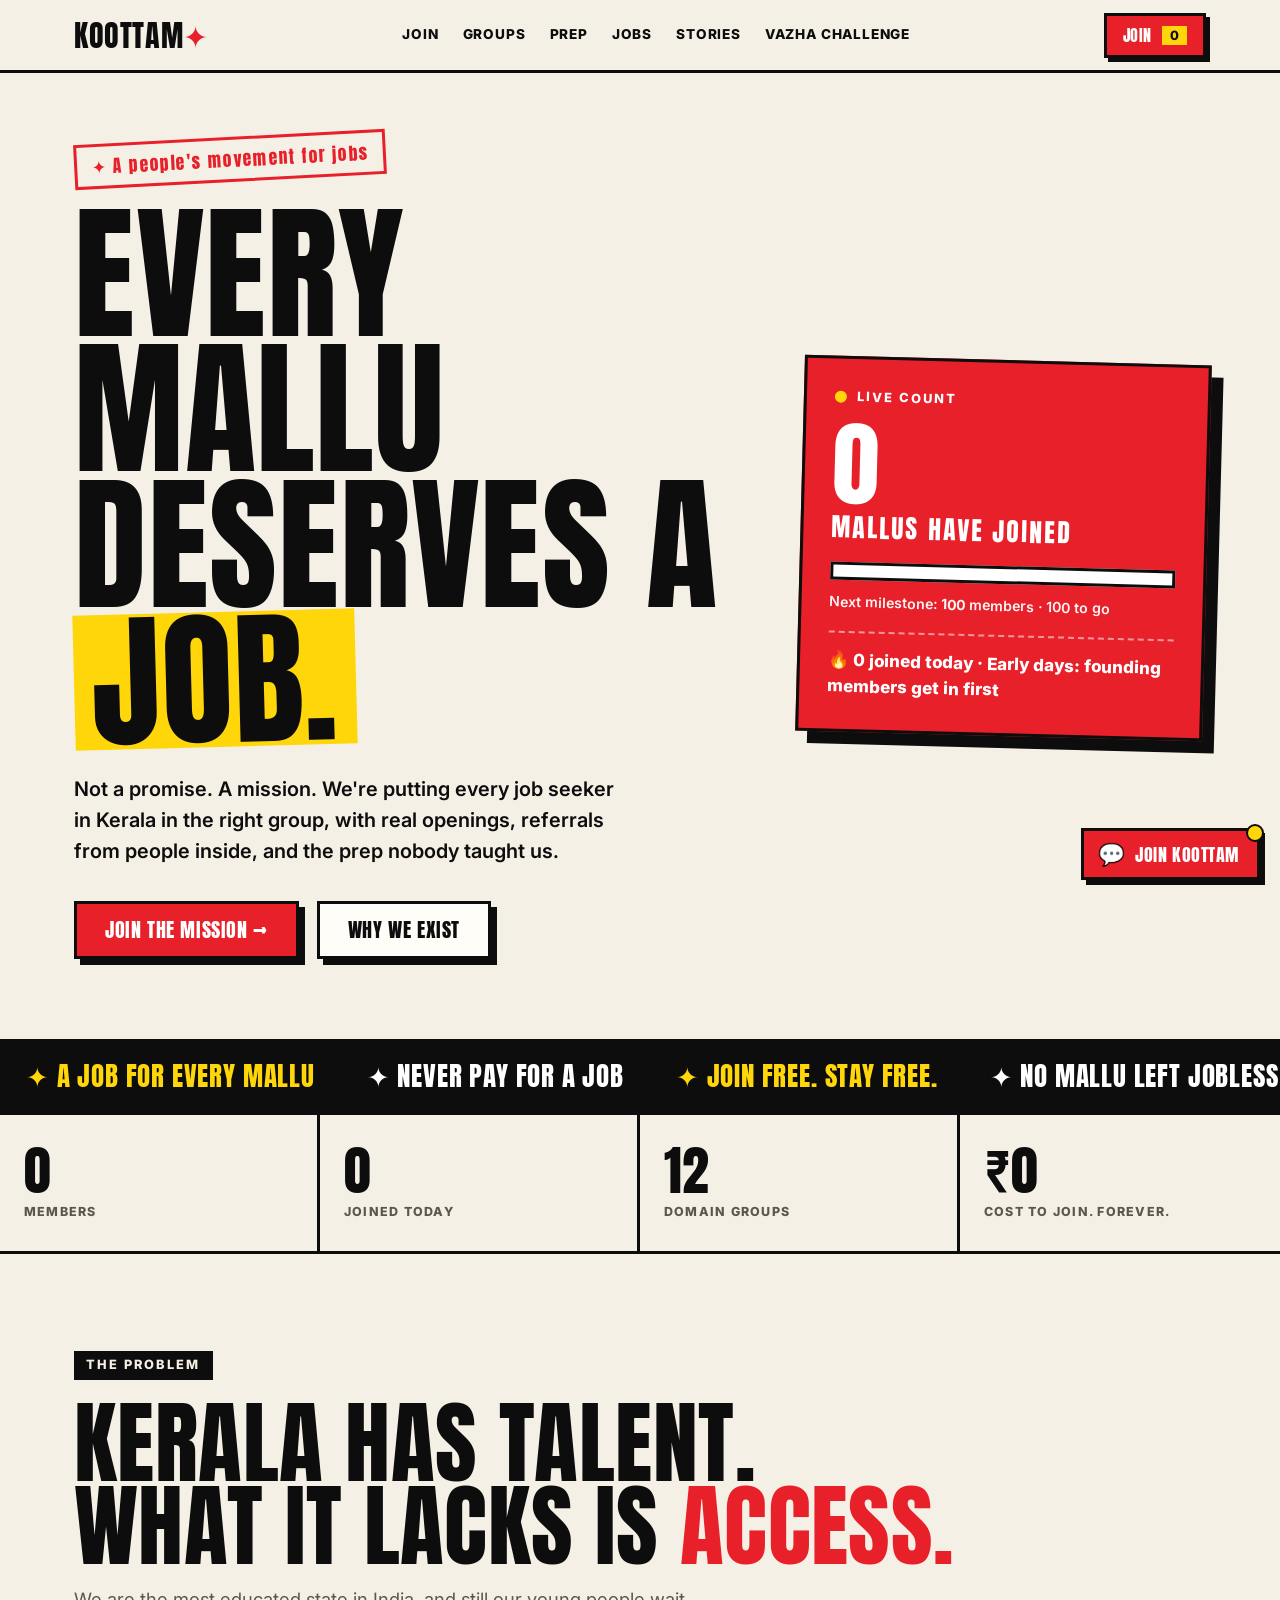
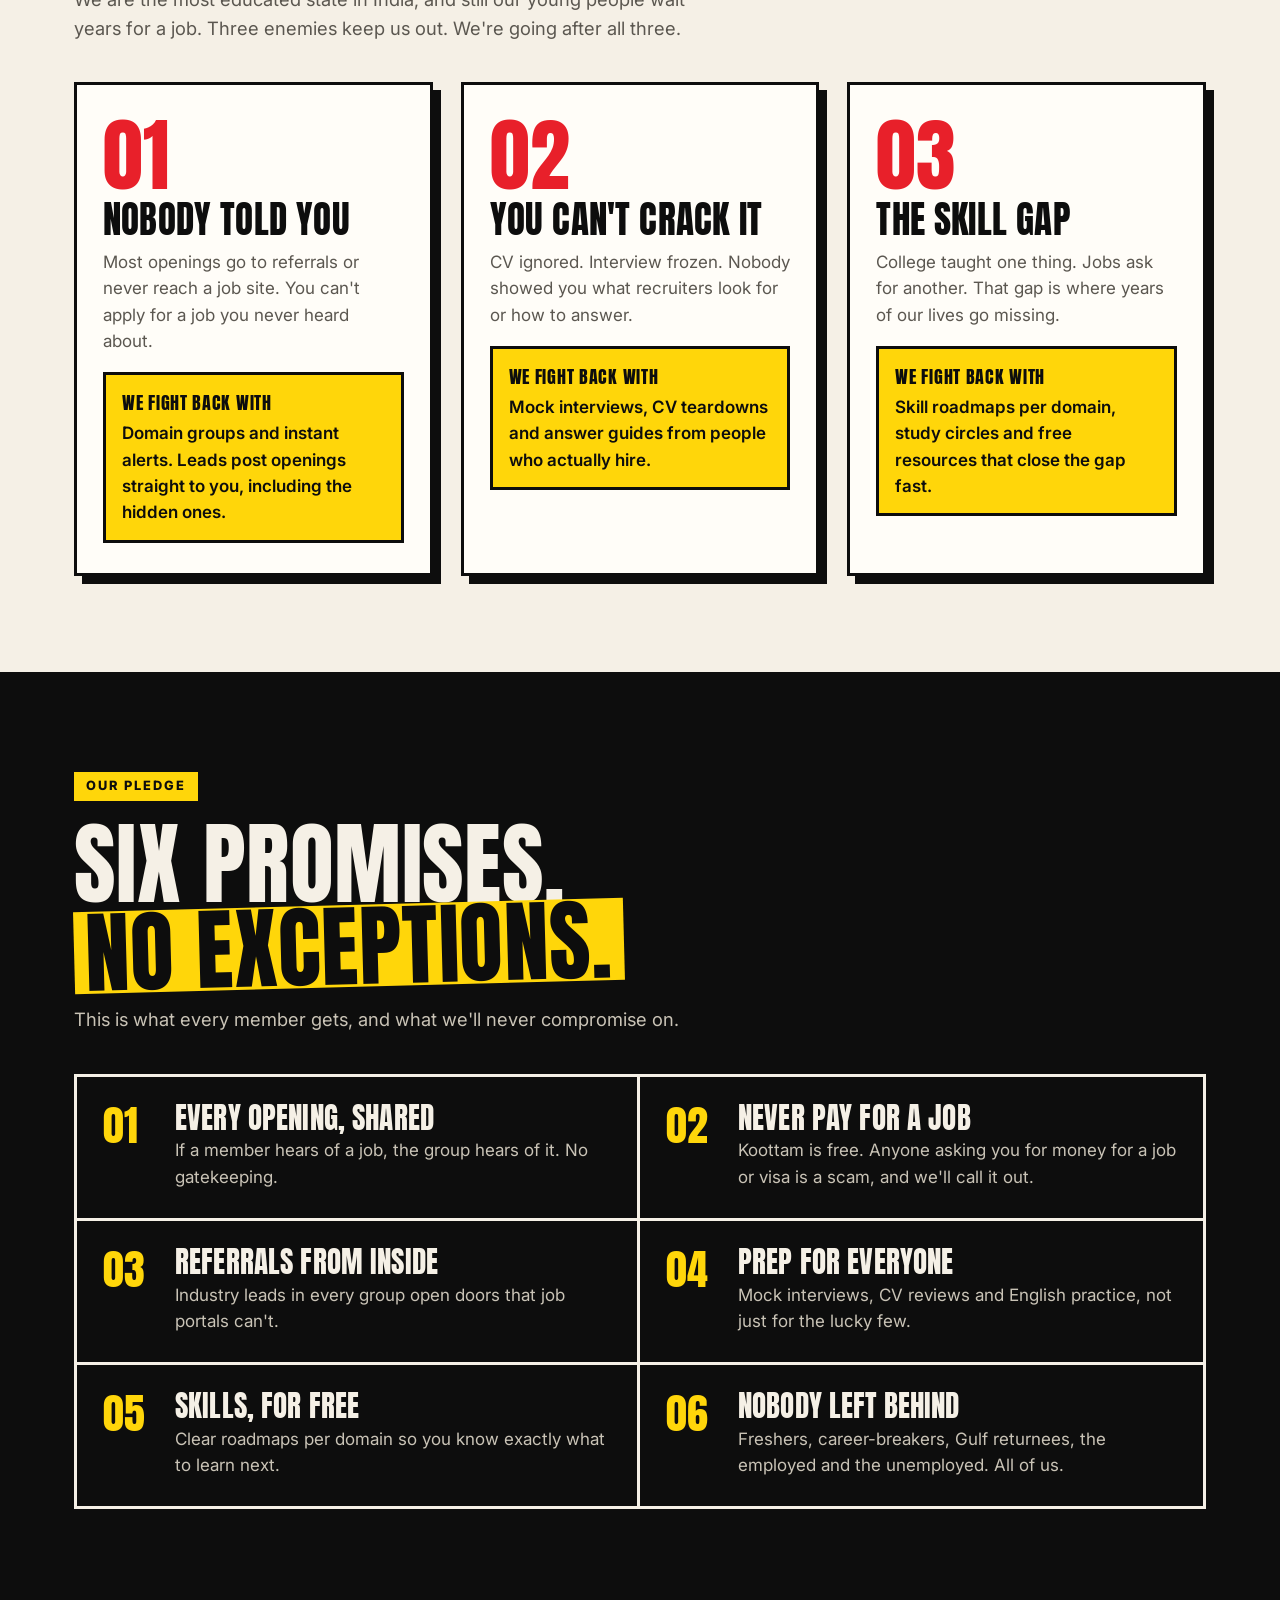
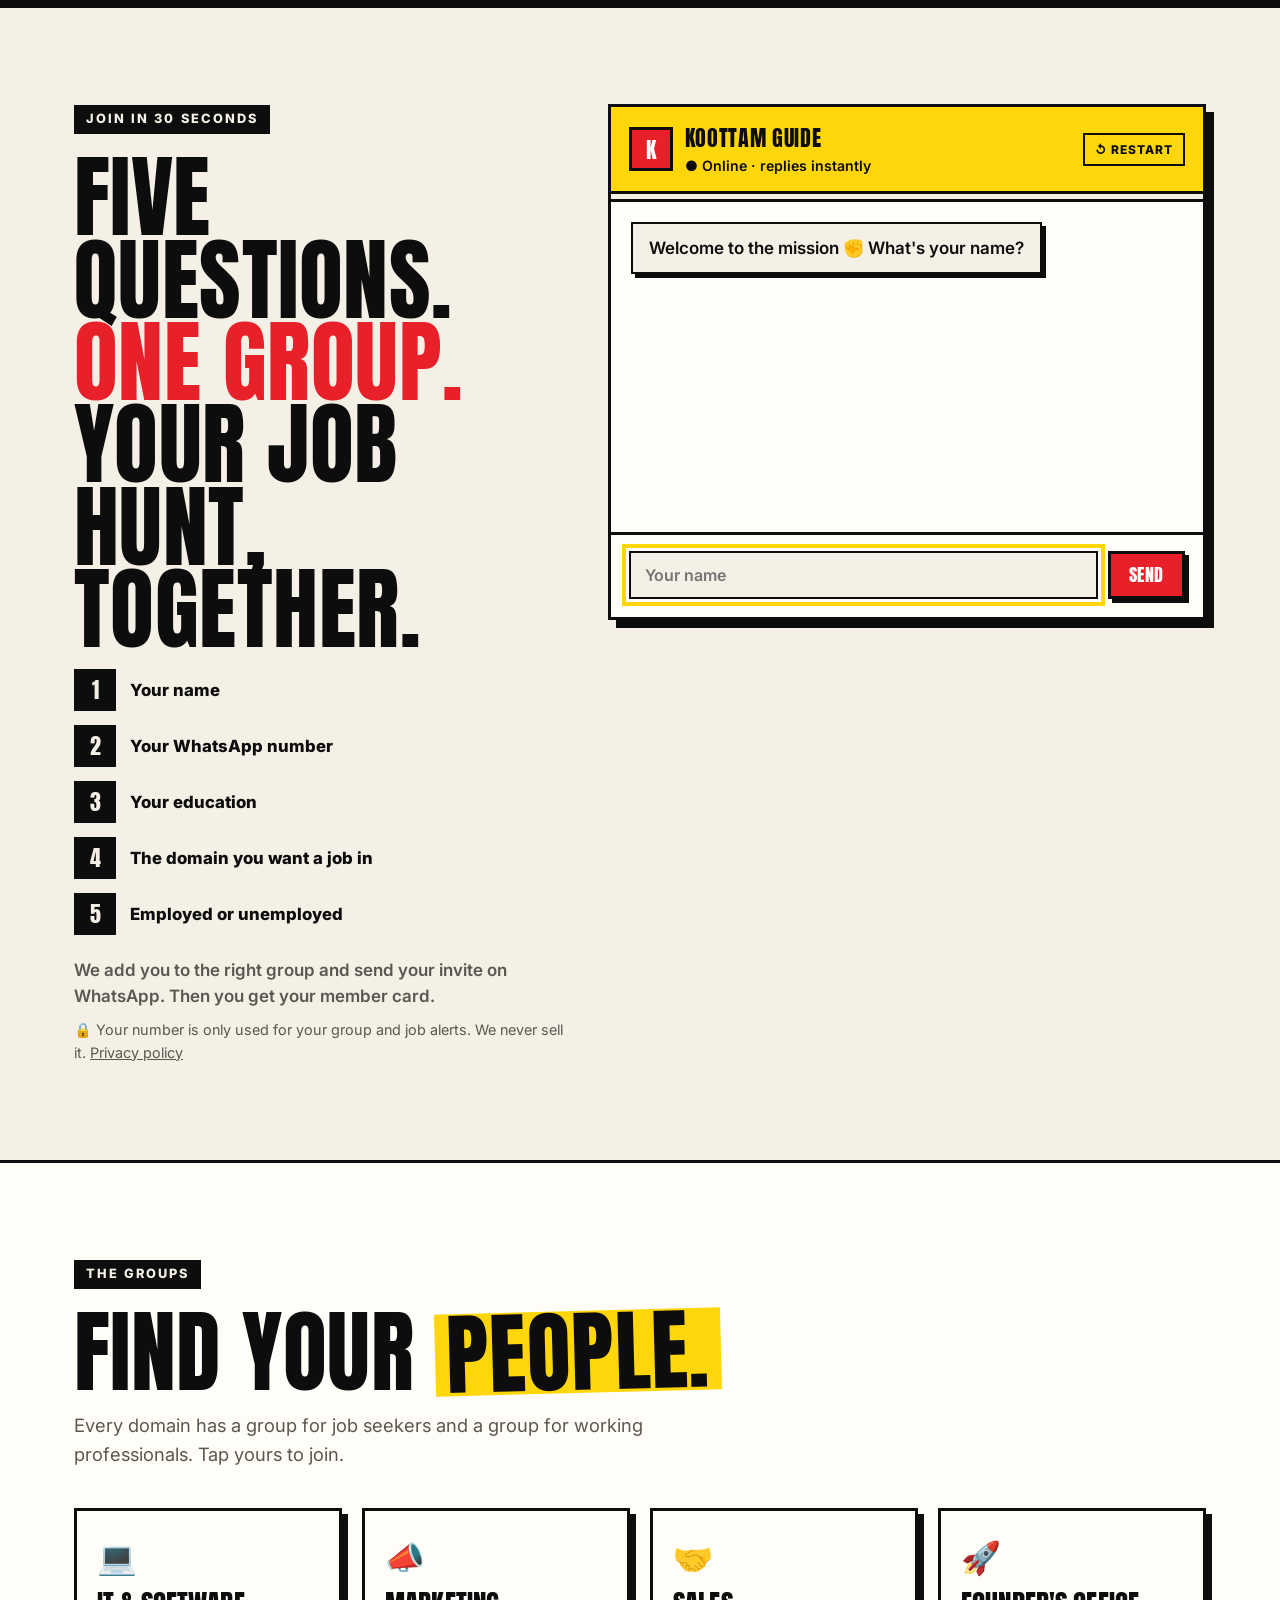
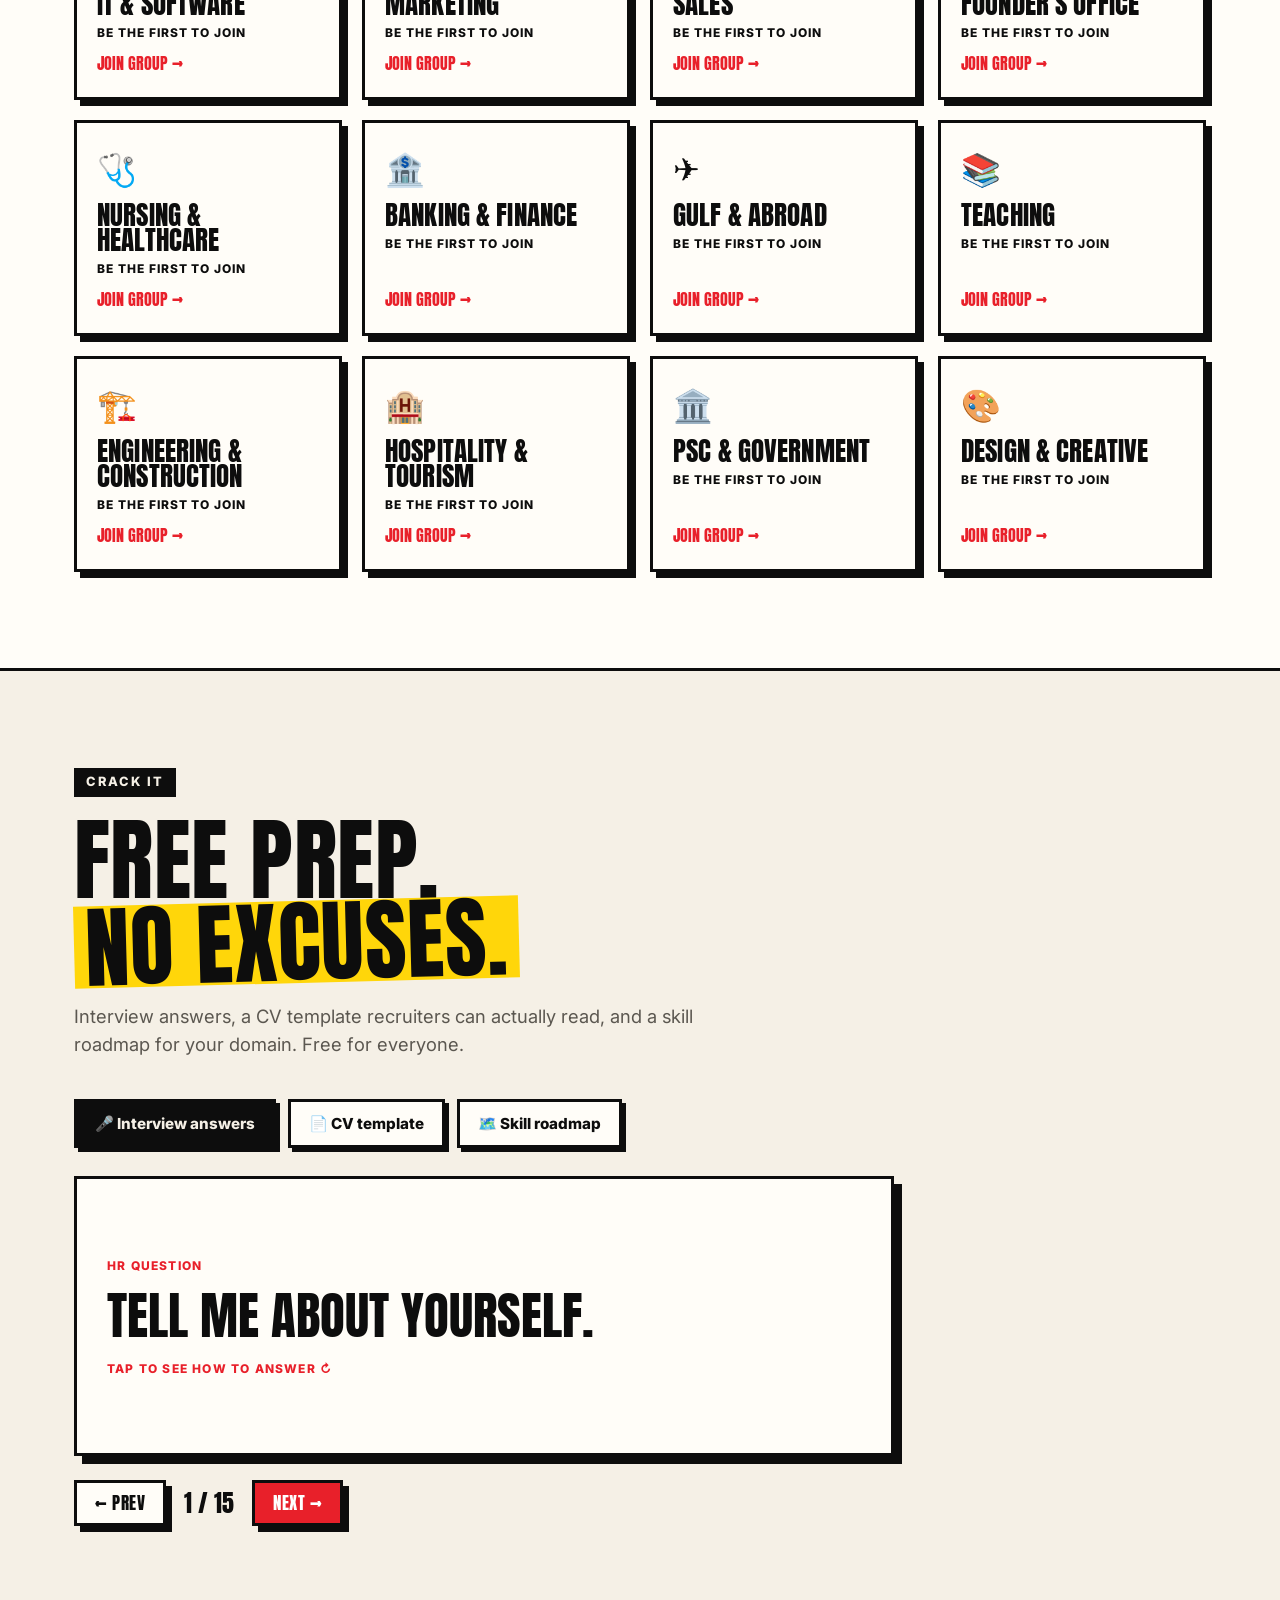
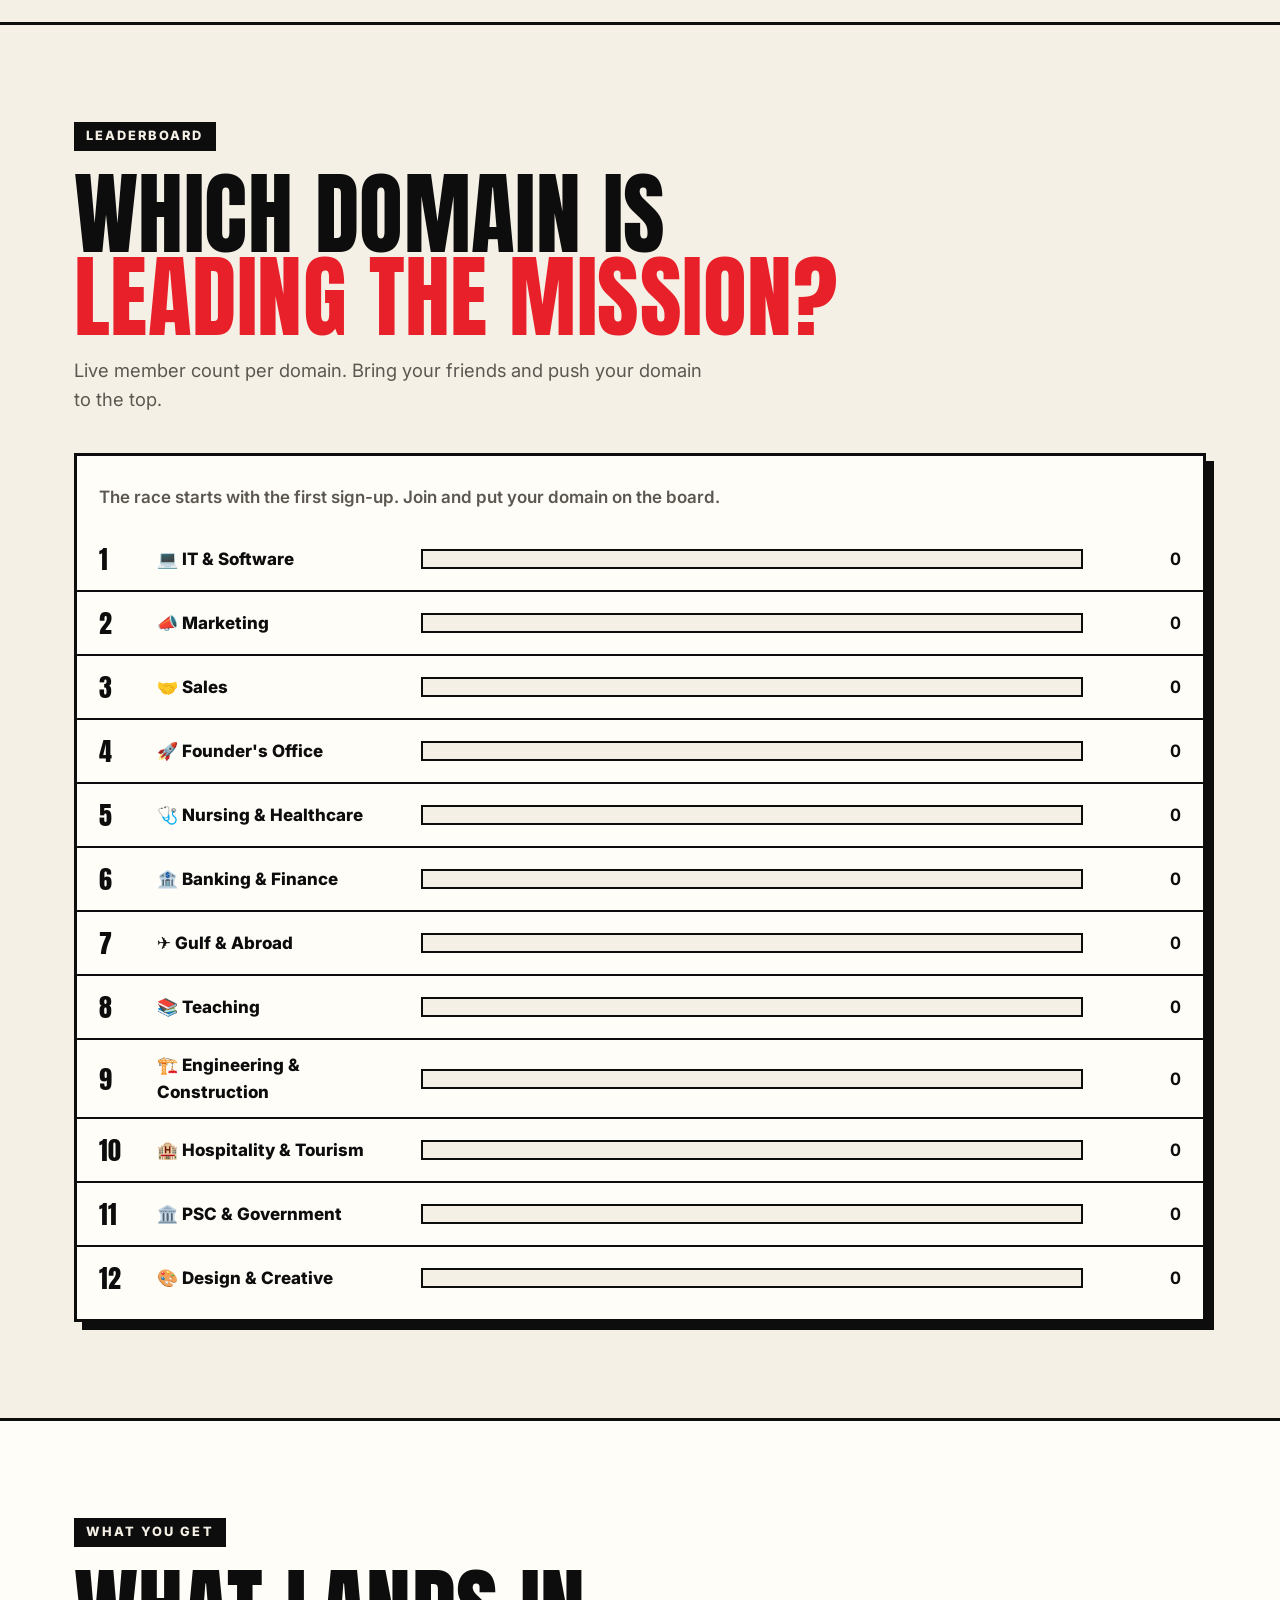
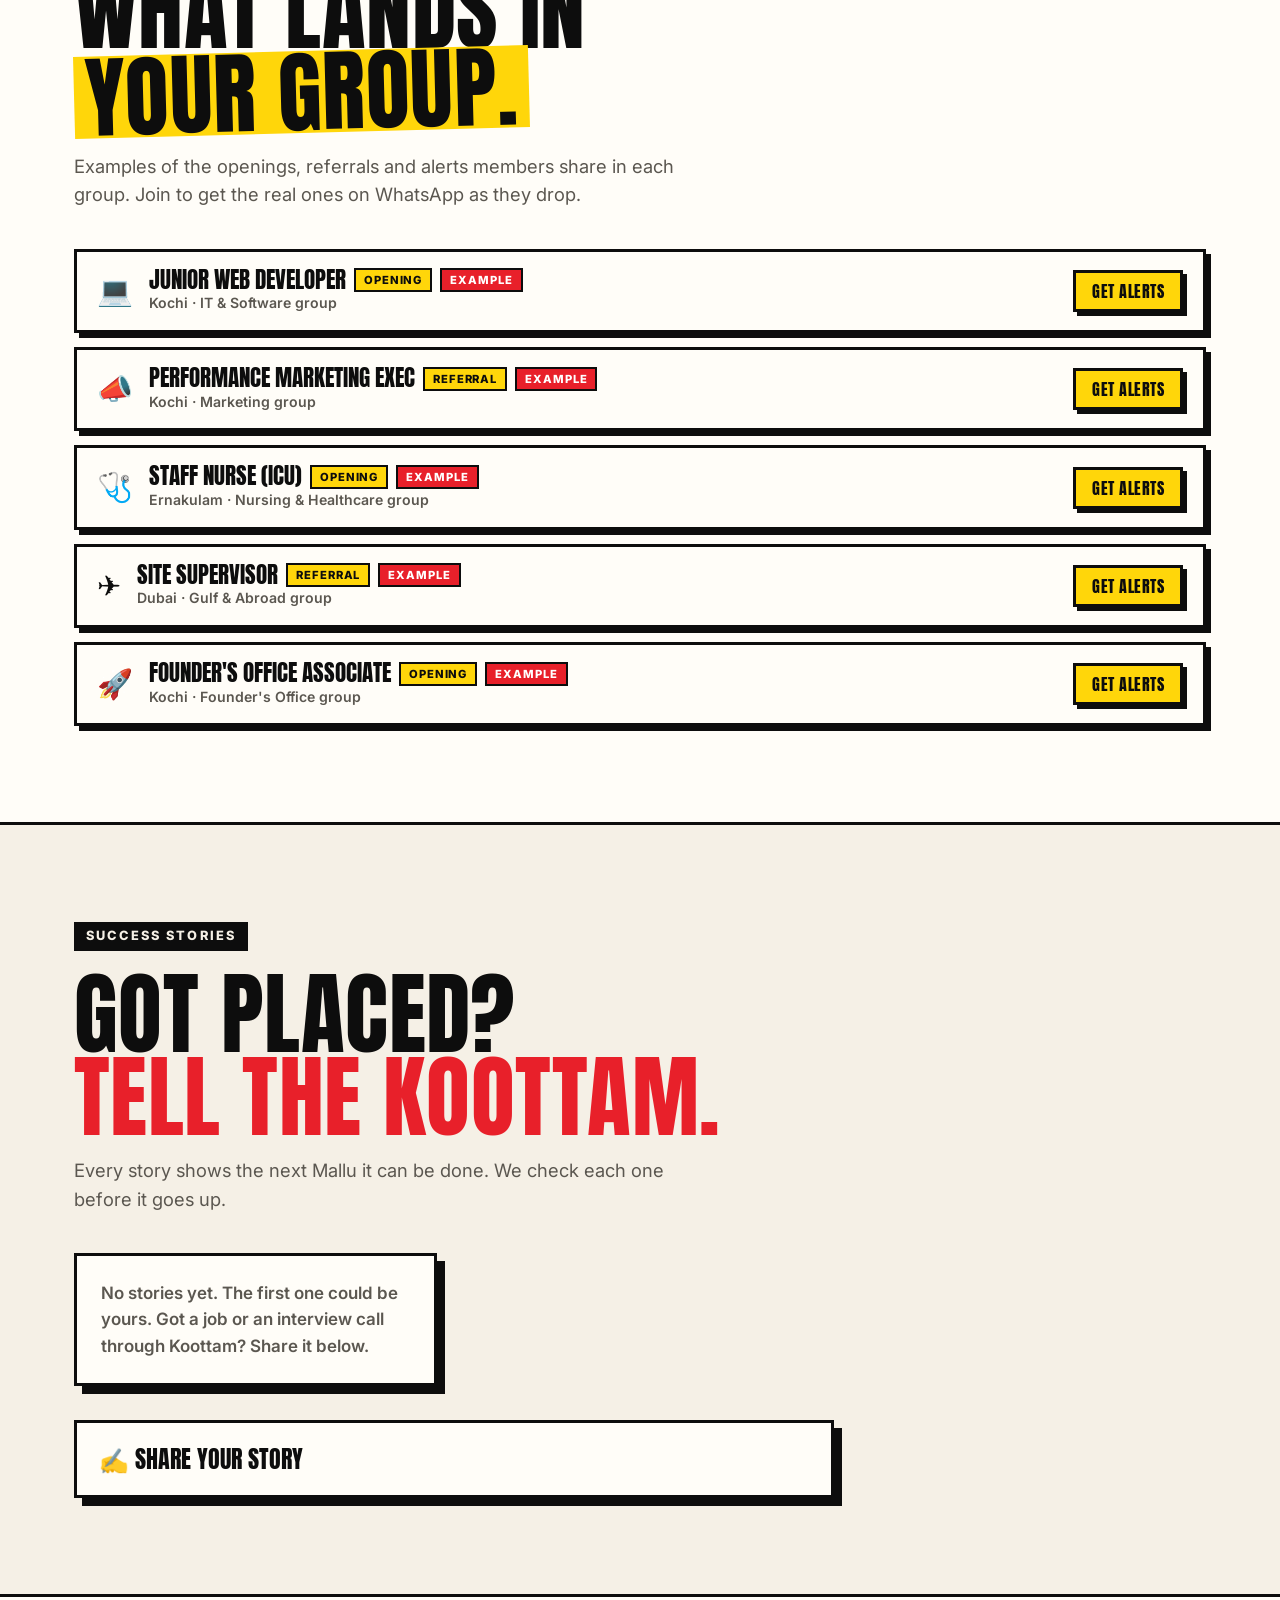
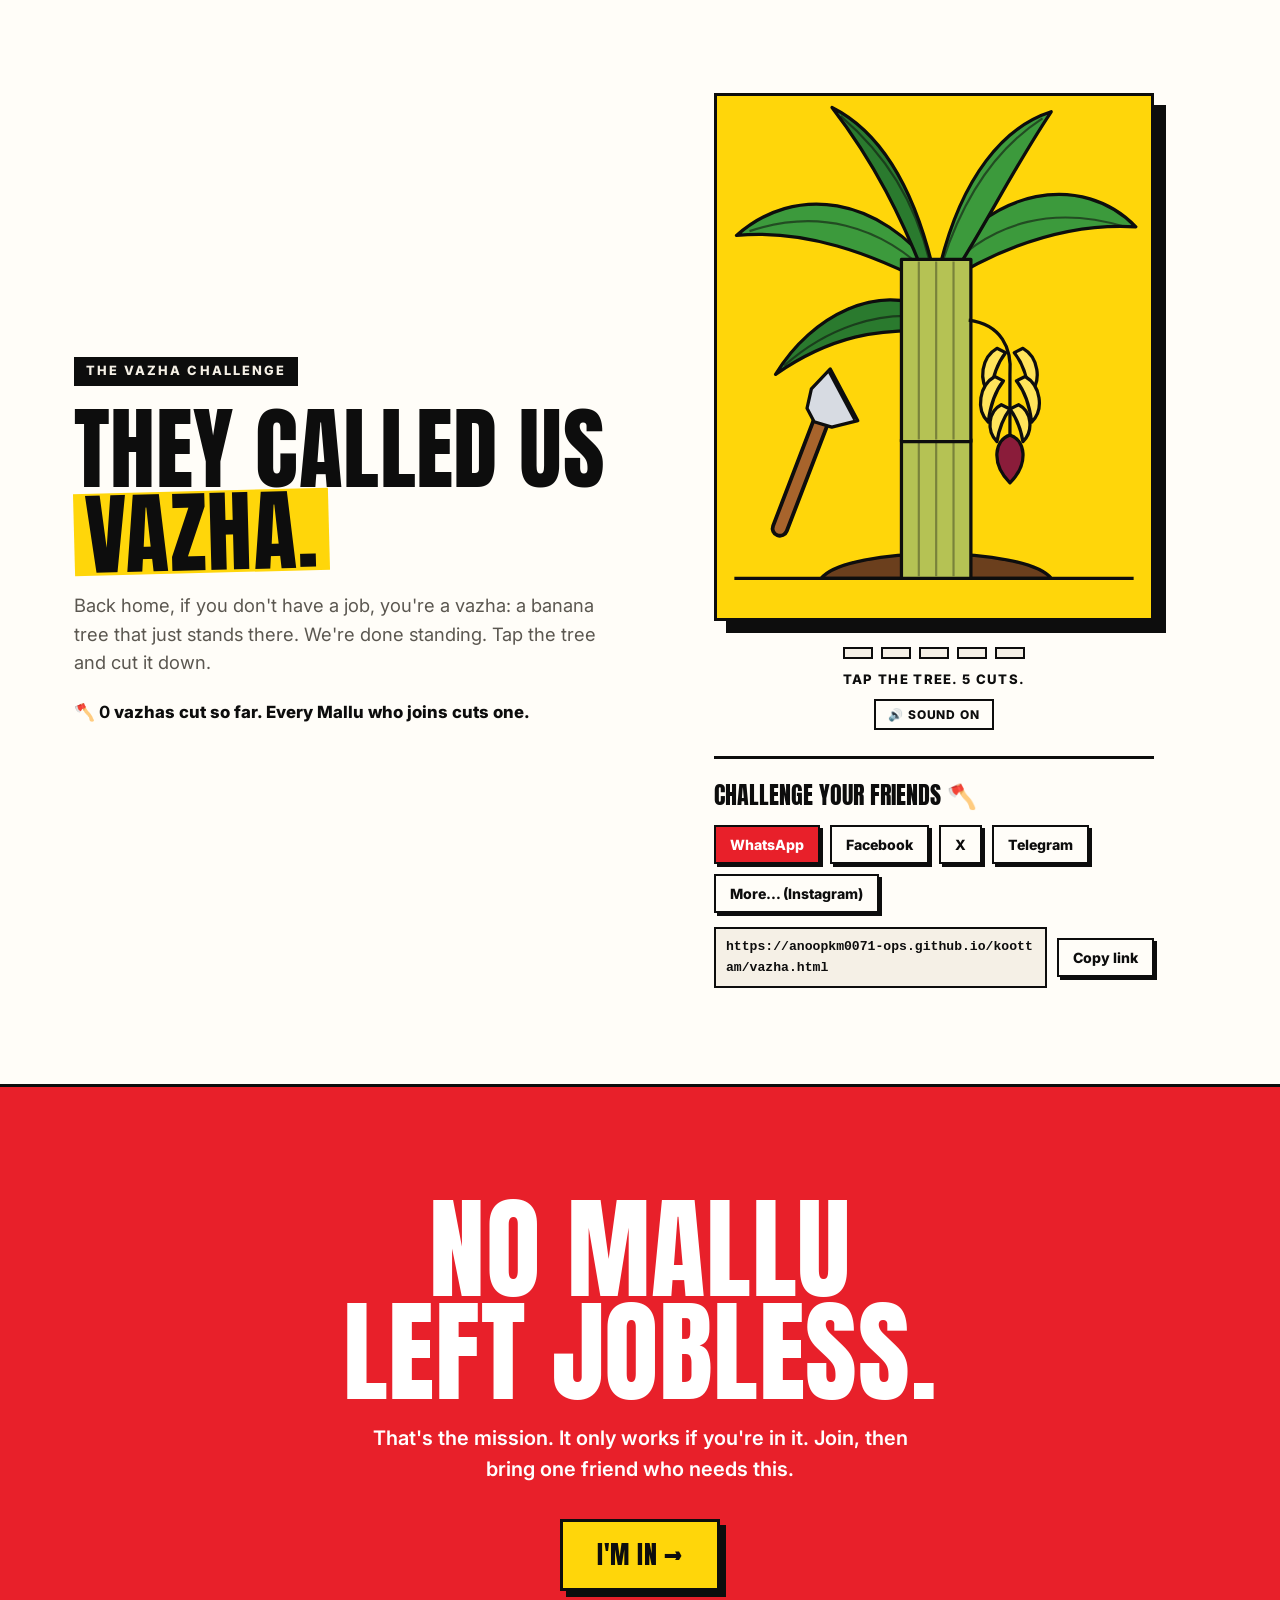
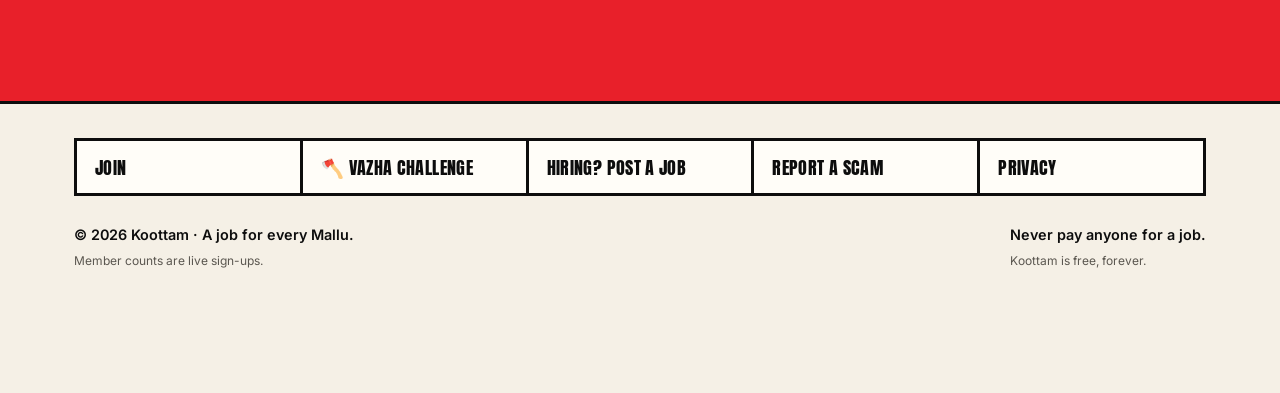
==== commit c269da5c: "Add chenda melam sound to the vazha challenge Generated live with Web Audio (no audio files): an axe" ====
--- a/index.html
+++ b/index.html
@@ -291,6 +291,7 @@
       </button>
       <div id="vdots" aria-hidden="true"><i></i><i></i><i></i><i></i><i></i></div>
       <p id="vstatus" aria-live="polite">Tap the tree. 5 cuts.</p>
+      <button class="vmute" id="vmute" type="button" aria-pressed="true">🔊 Sound on</button>
       <div class="vshare" id="vsharebar">
         <p class="vshare-h" id="vshareh">Challenge your friends 🪓</p>
         <div class="vshare-row">
--- a/site.css
+++ b/site.css
@@ -257,6 +257,7 @@
 #vdots{display:flex;gap:8px;justify-content:center;margin-top:26px}
 #vdots i{width:30px;height:12px;border:2.5px solid var(--line);background:var(--paper)}
 #vdots i.on{background:var(--red)}
+.vmute{display:block;margin:10px auto 0;background:var(--card);border:2px solid var(--line);color:var(--ink);font:800 .75rem var(--body);text-transform:uppercase;letter-spacing:.08em;padding:6px 12px;cursor:pointer}
 #vstatus{text-align:center;font-weight:800;margin-top:10px;text-transform:uppercase;letter-spacing:.1em;font-size:.82rem}
 .again{display:block;margin-top:22px;background:none;border:0;padding:0;color:var(--mute);font:800 .9rem var(--body);text-decoration:underline;cursor:pointer}
 .mcard .exv{display:inline-block;margin:14px 0 0 12px;border:3px solid #fff;padding:4px 10px;font:400 1.05rem/1.1 var(--head);text-transform:uppercase;letter-spacing:.04em;transform:rotate(-4deg);vertical-align:top}
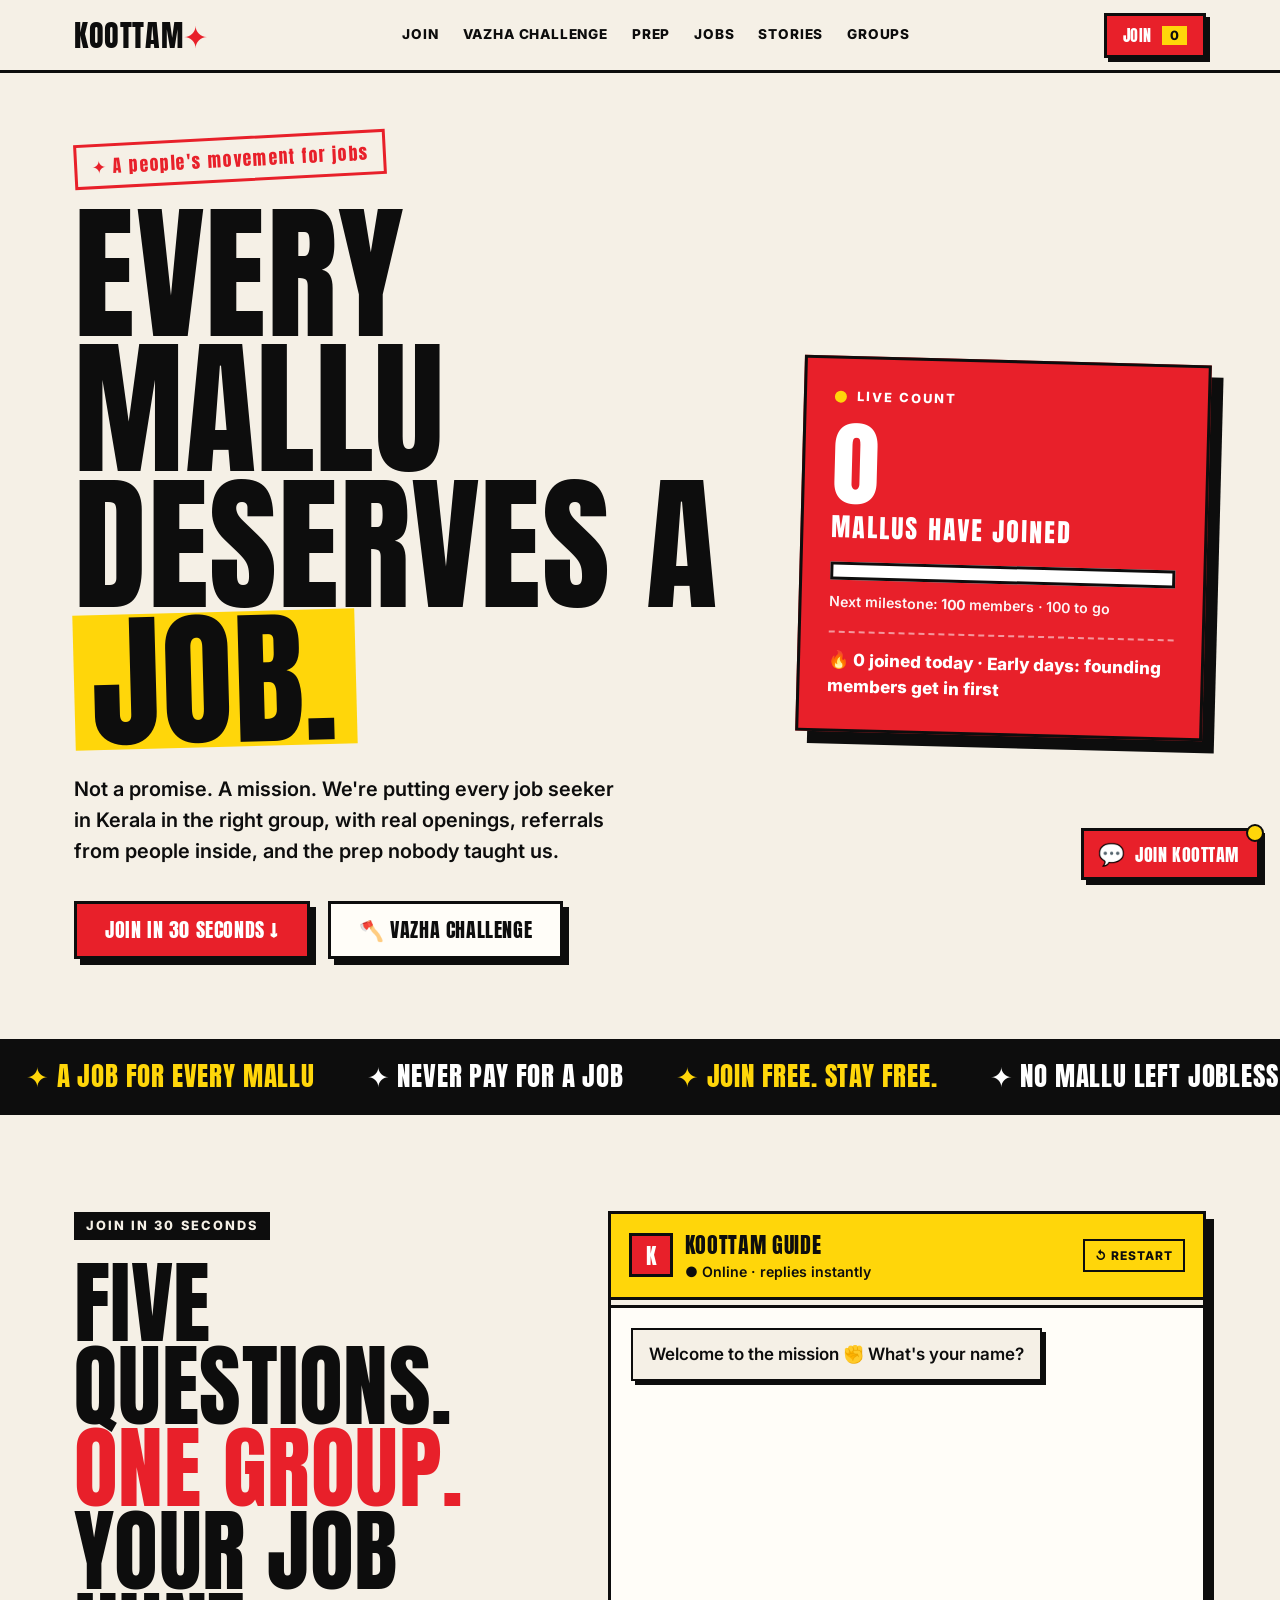
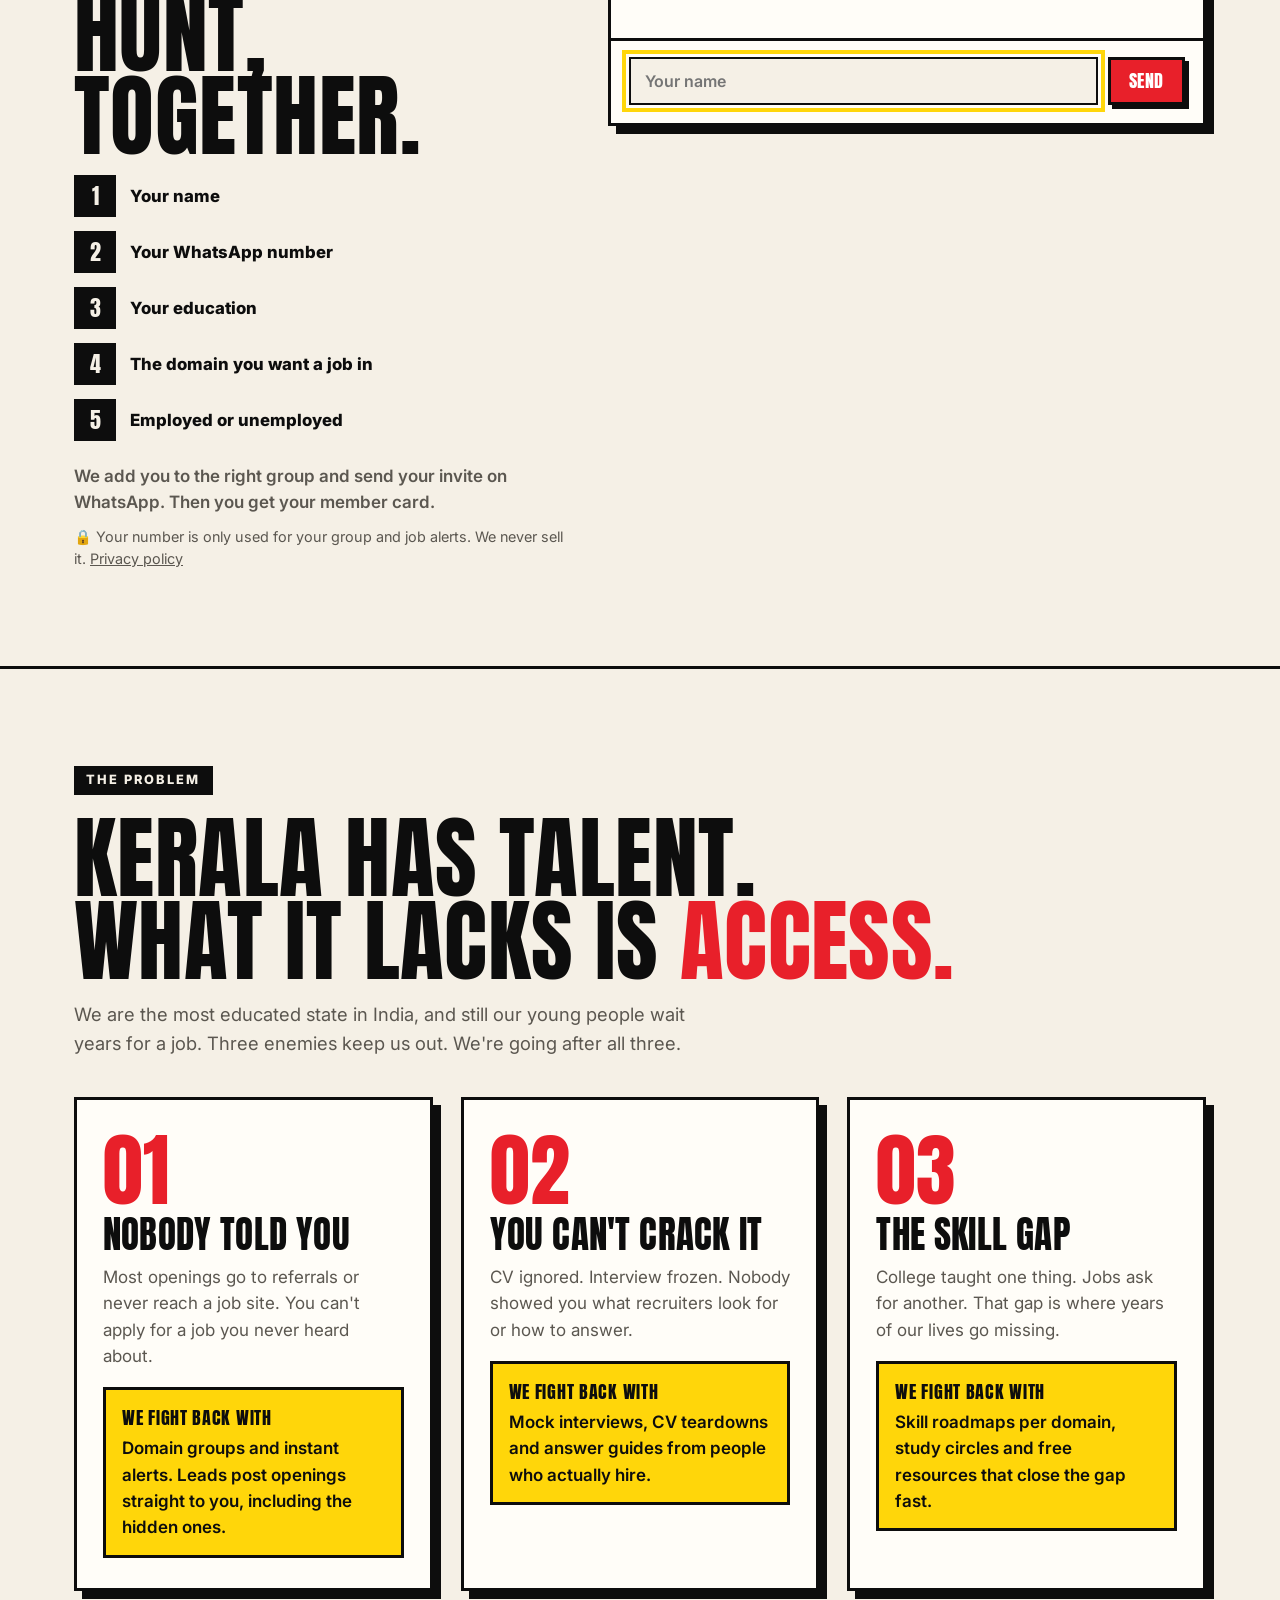
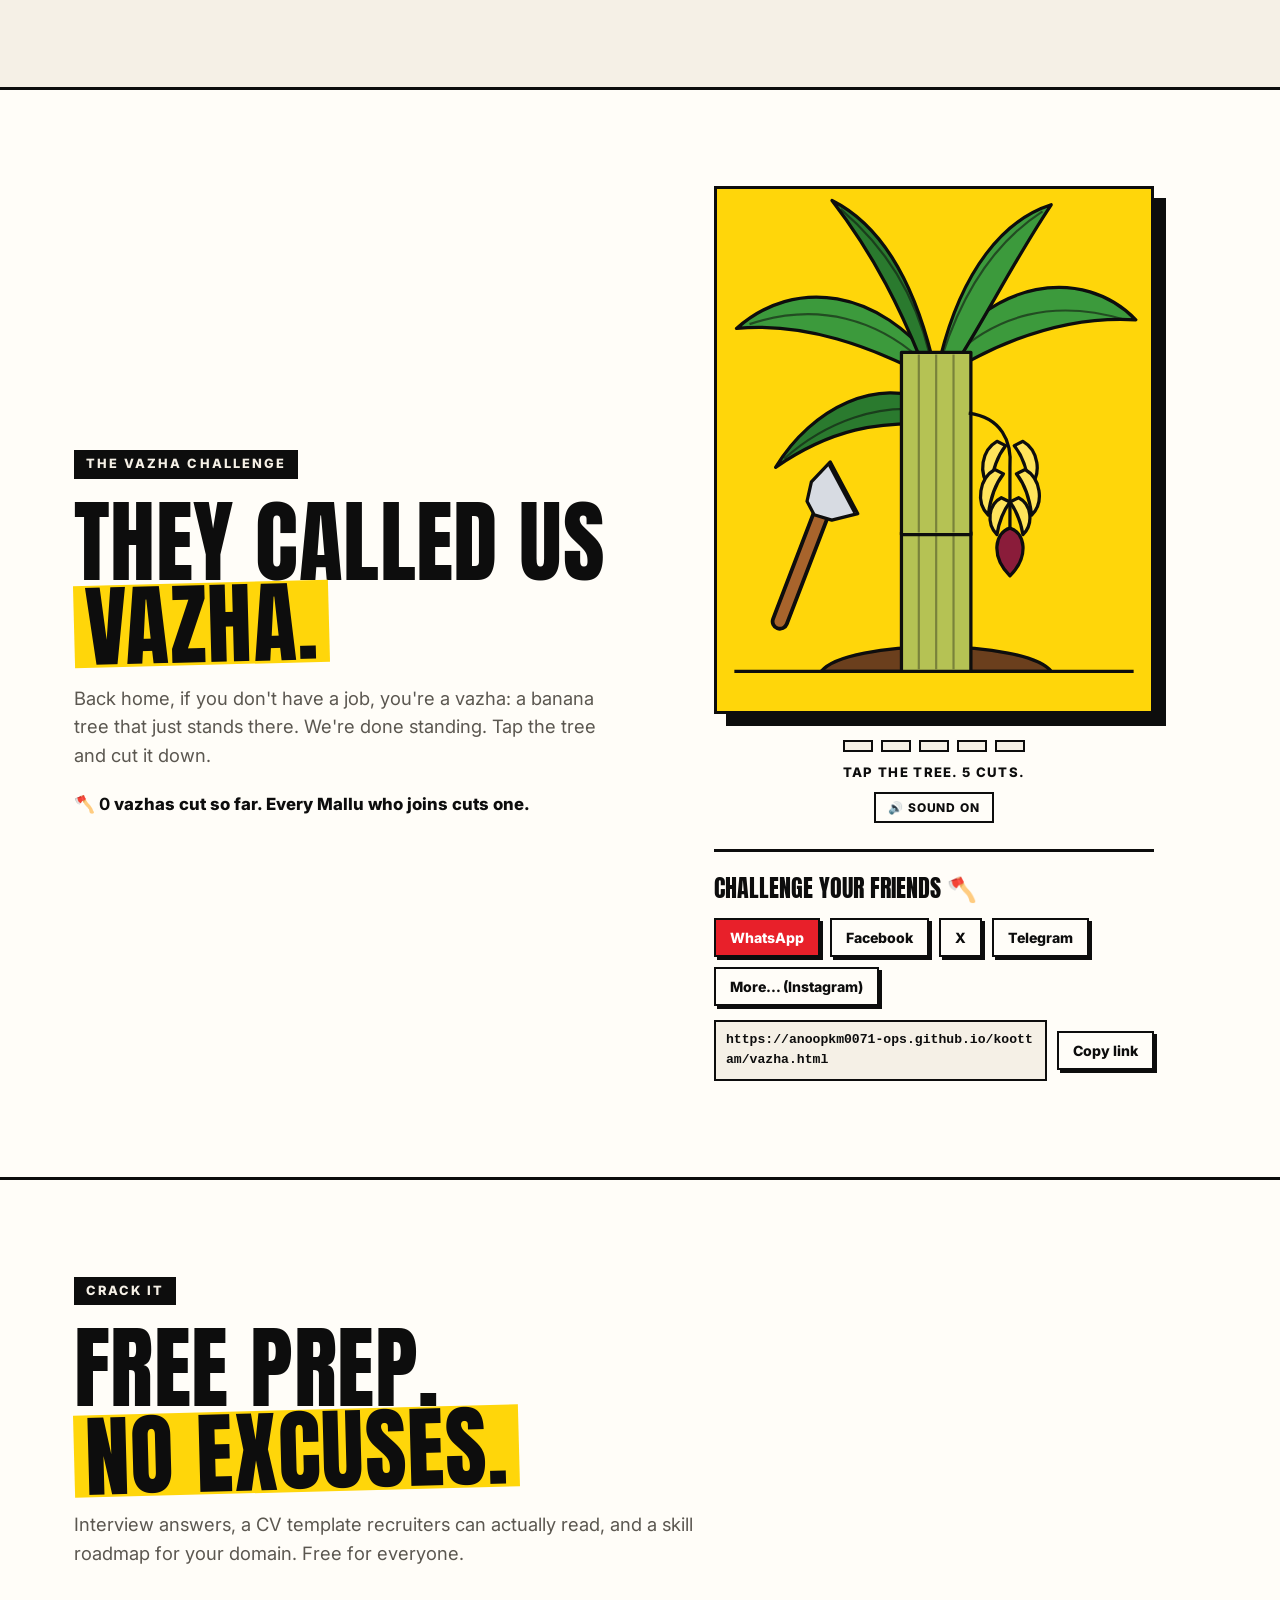
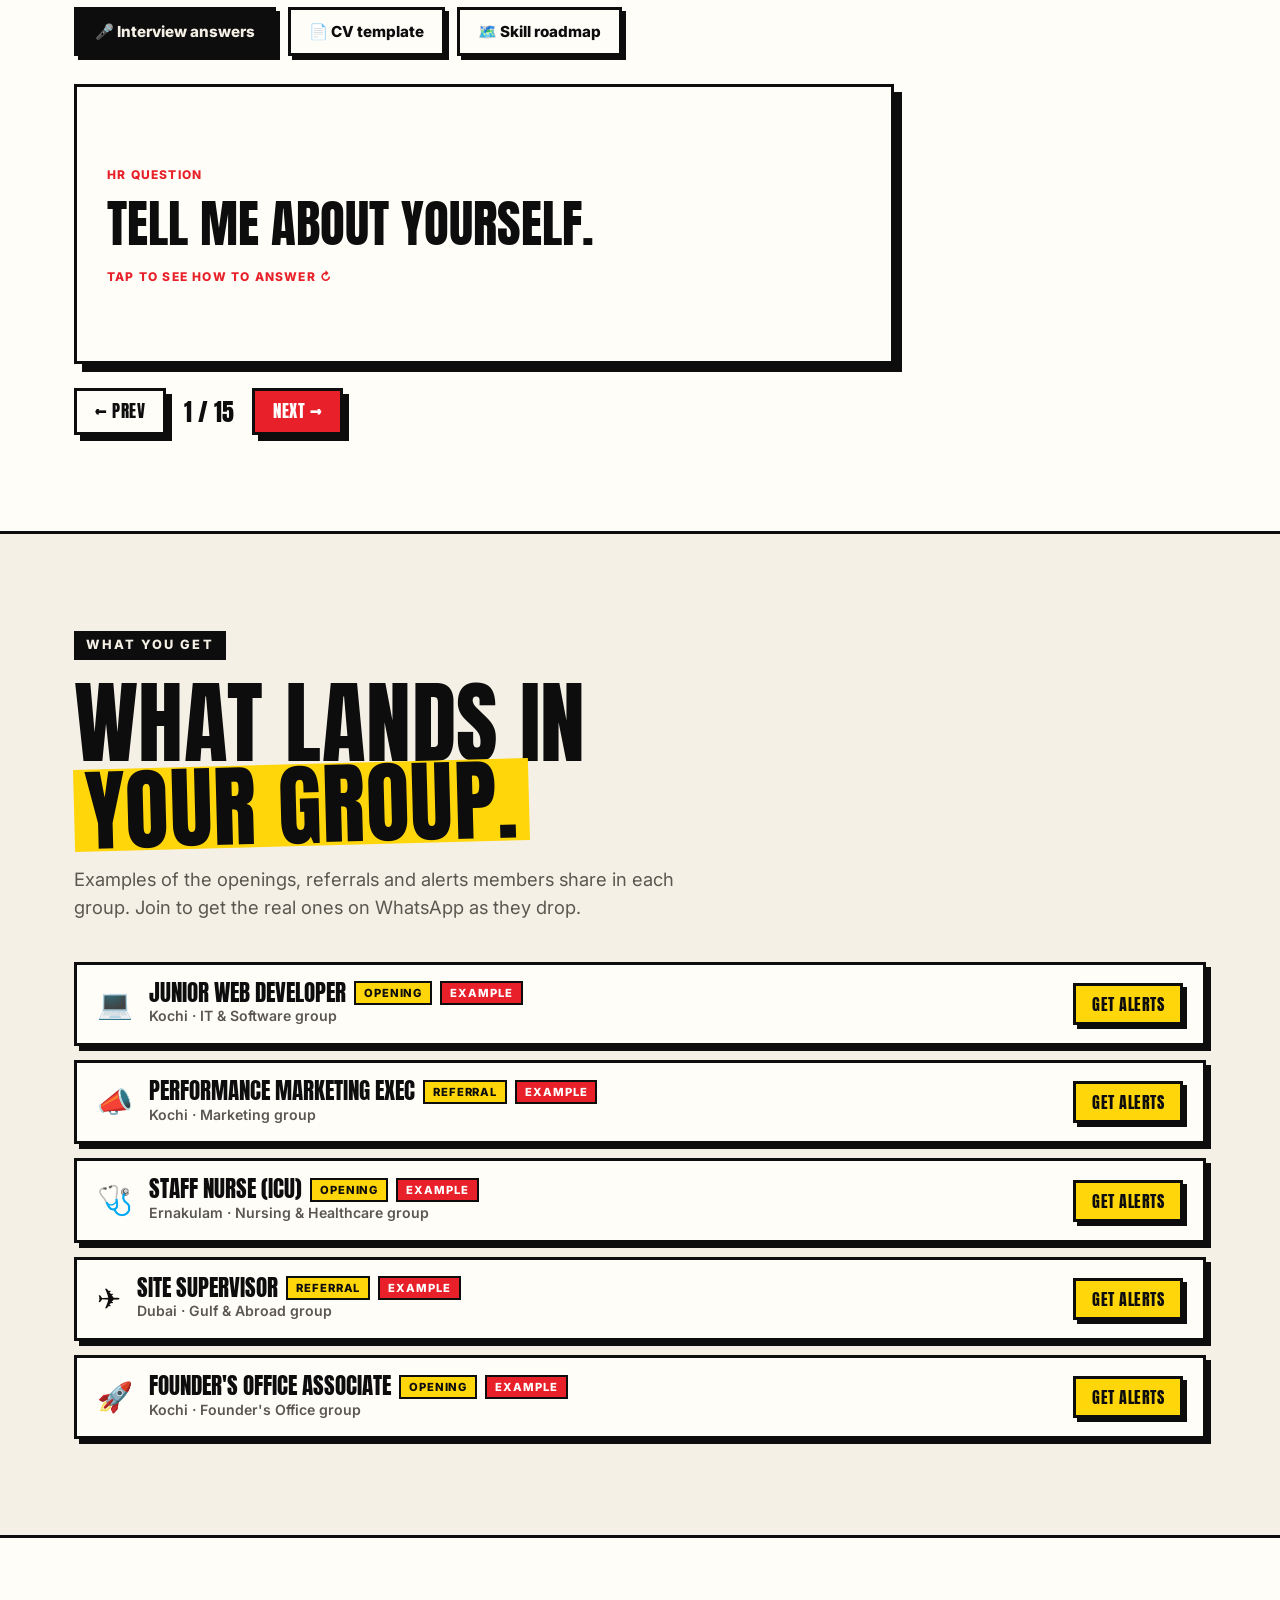
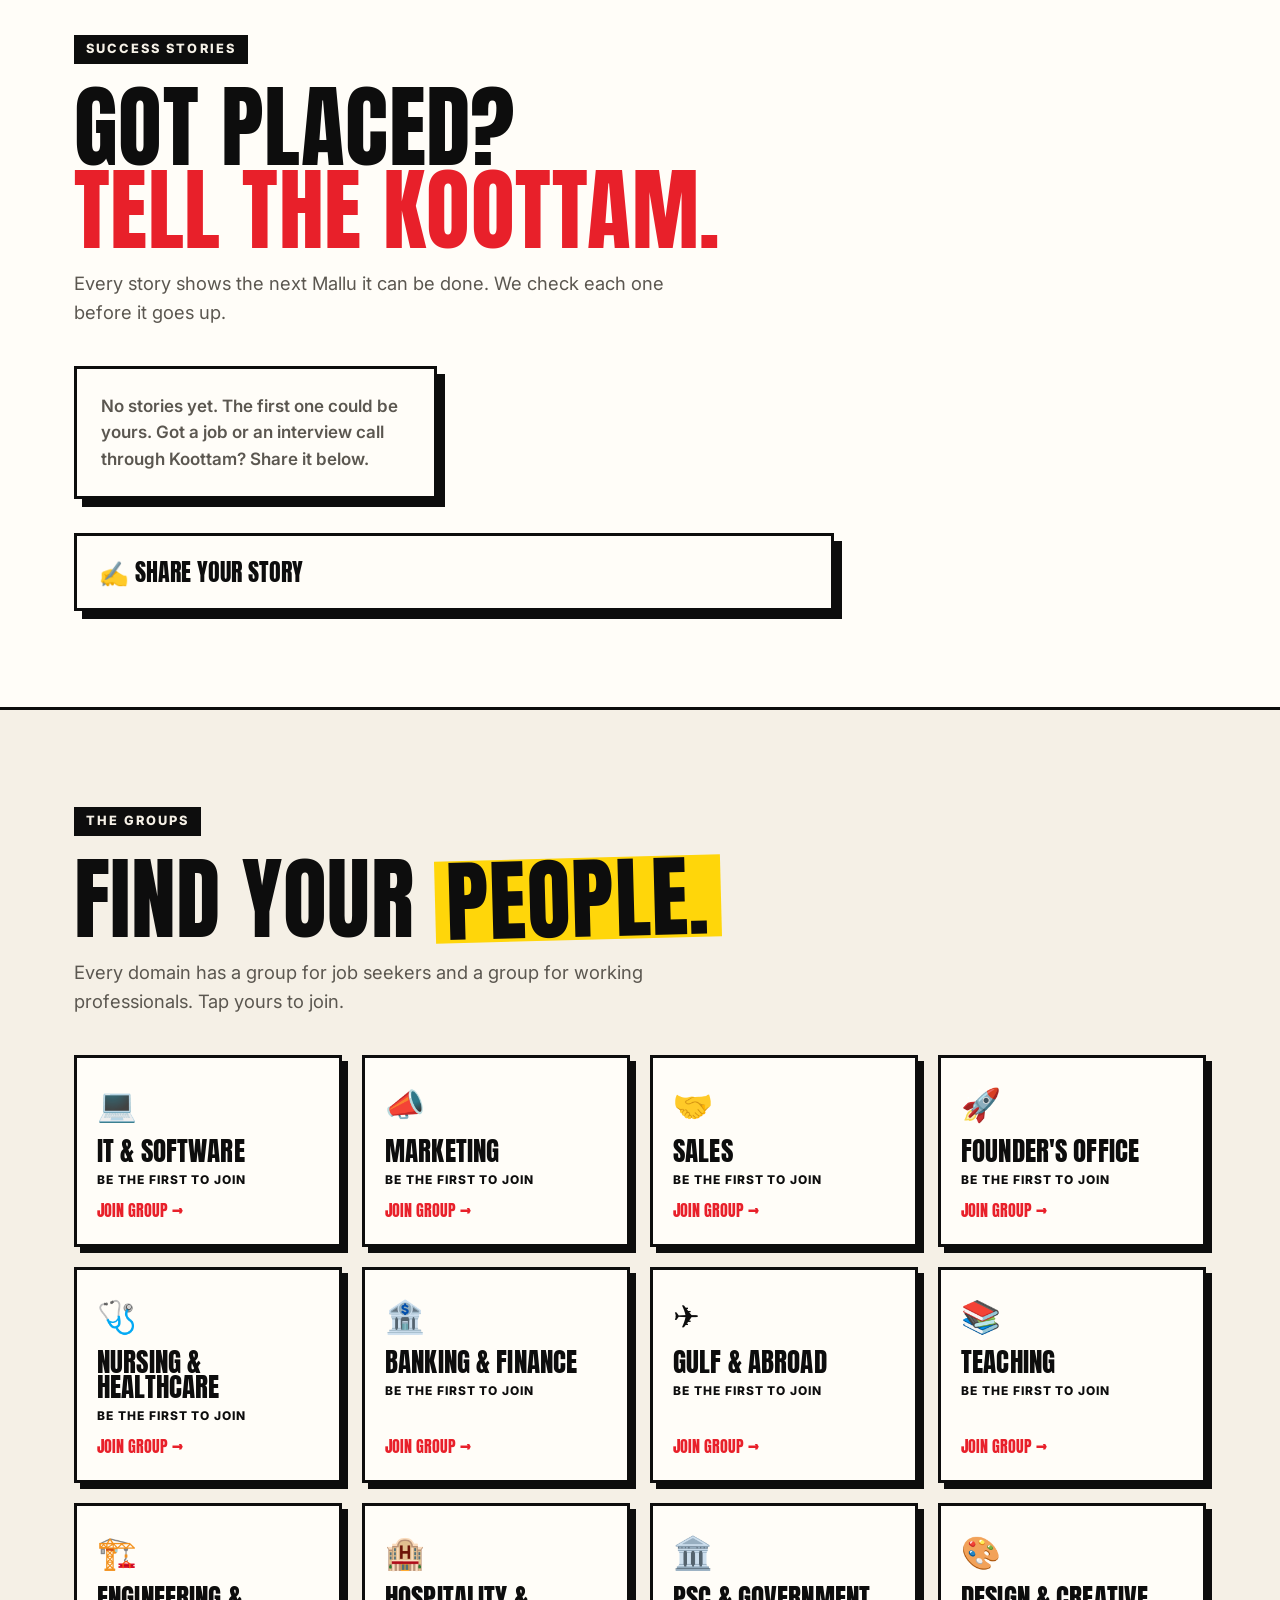
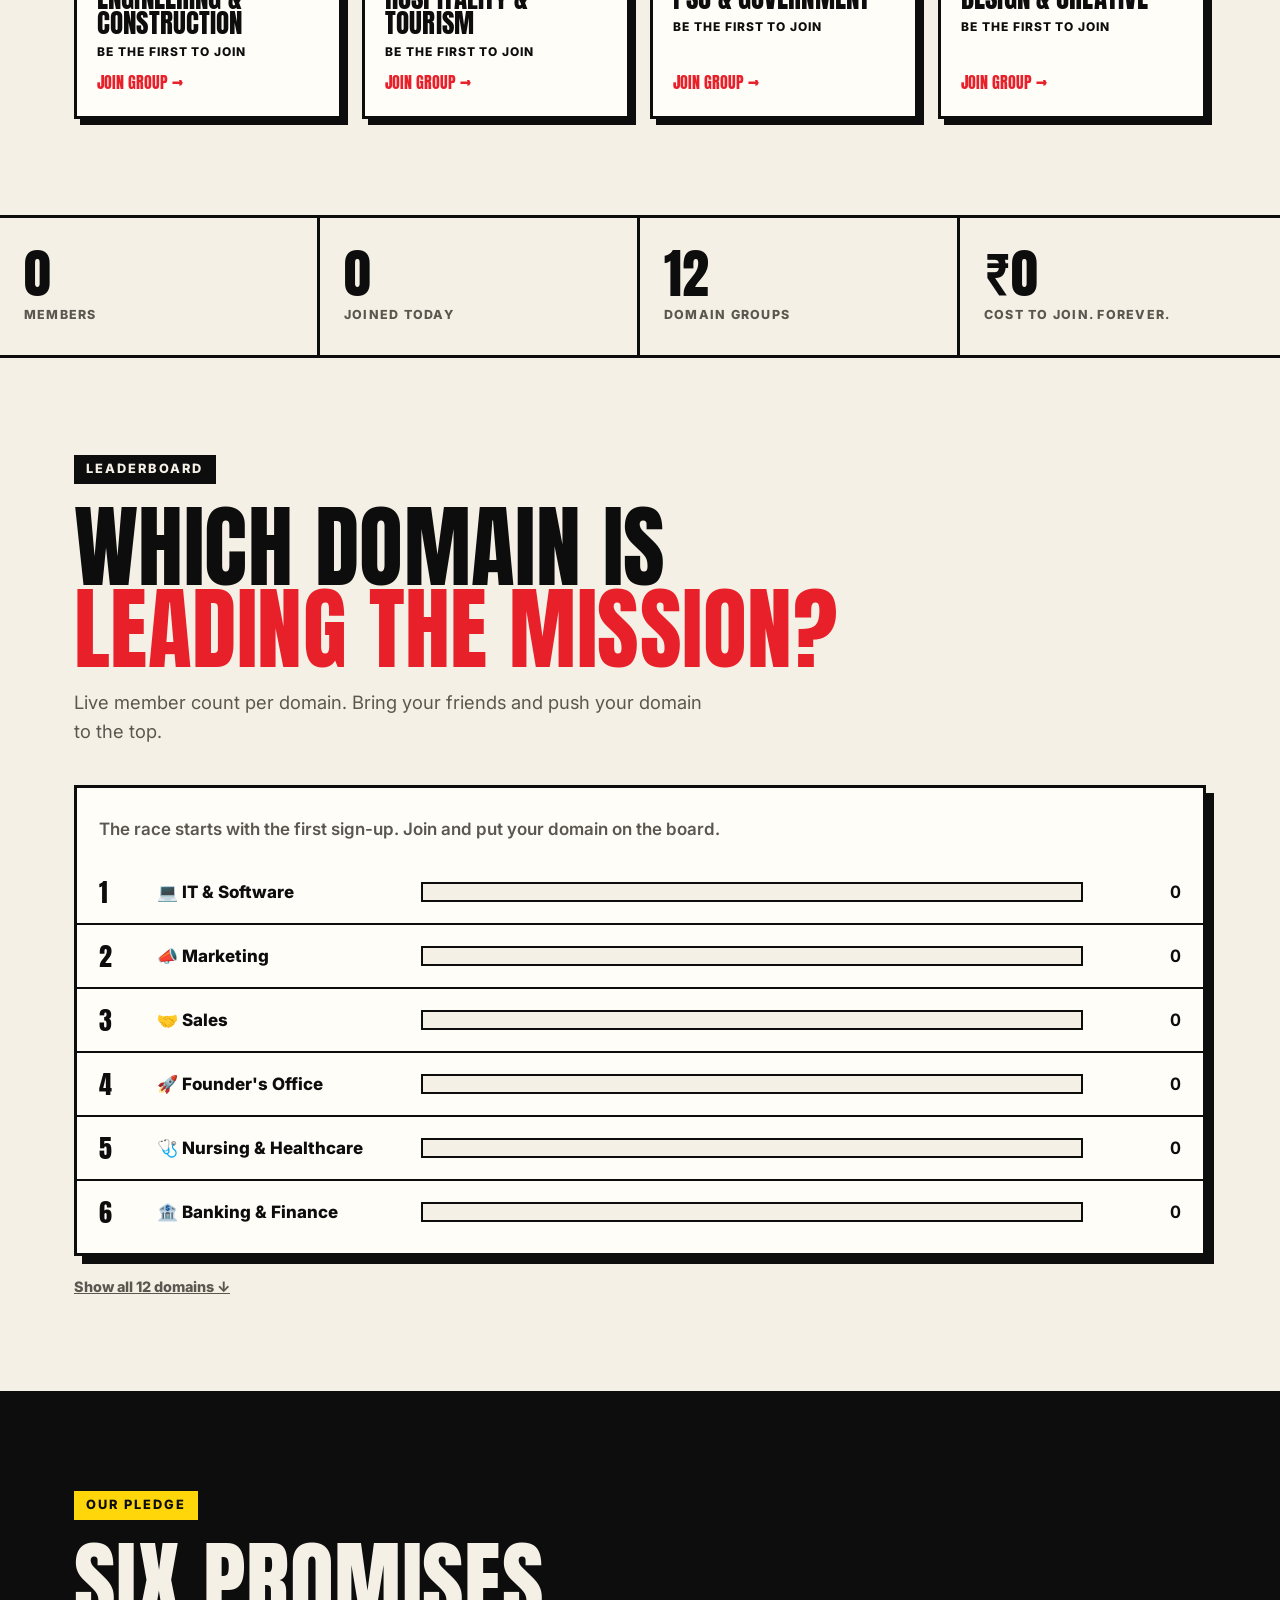
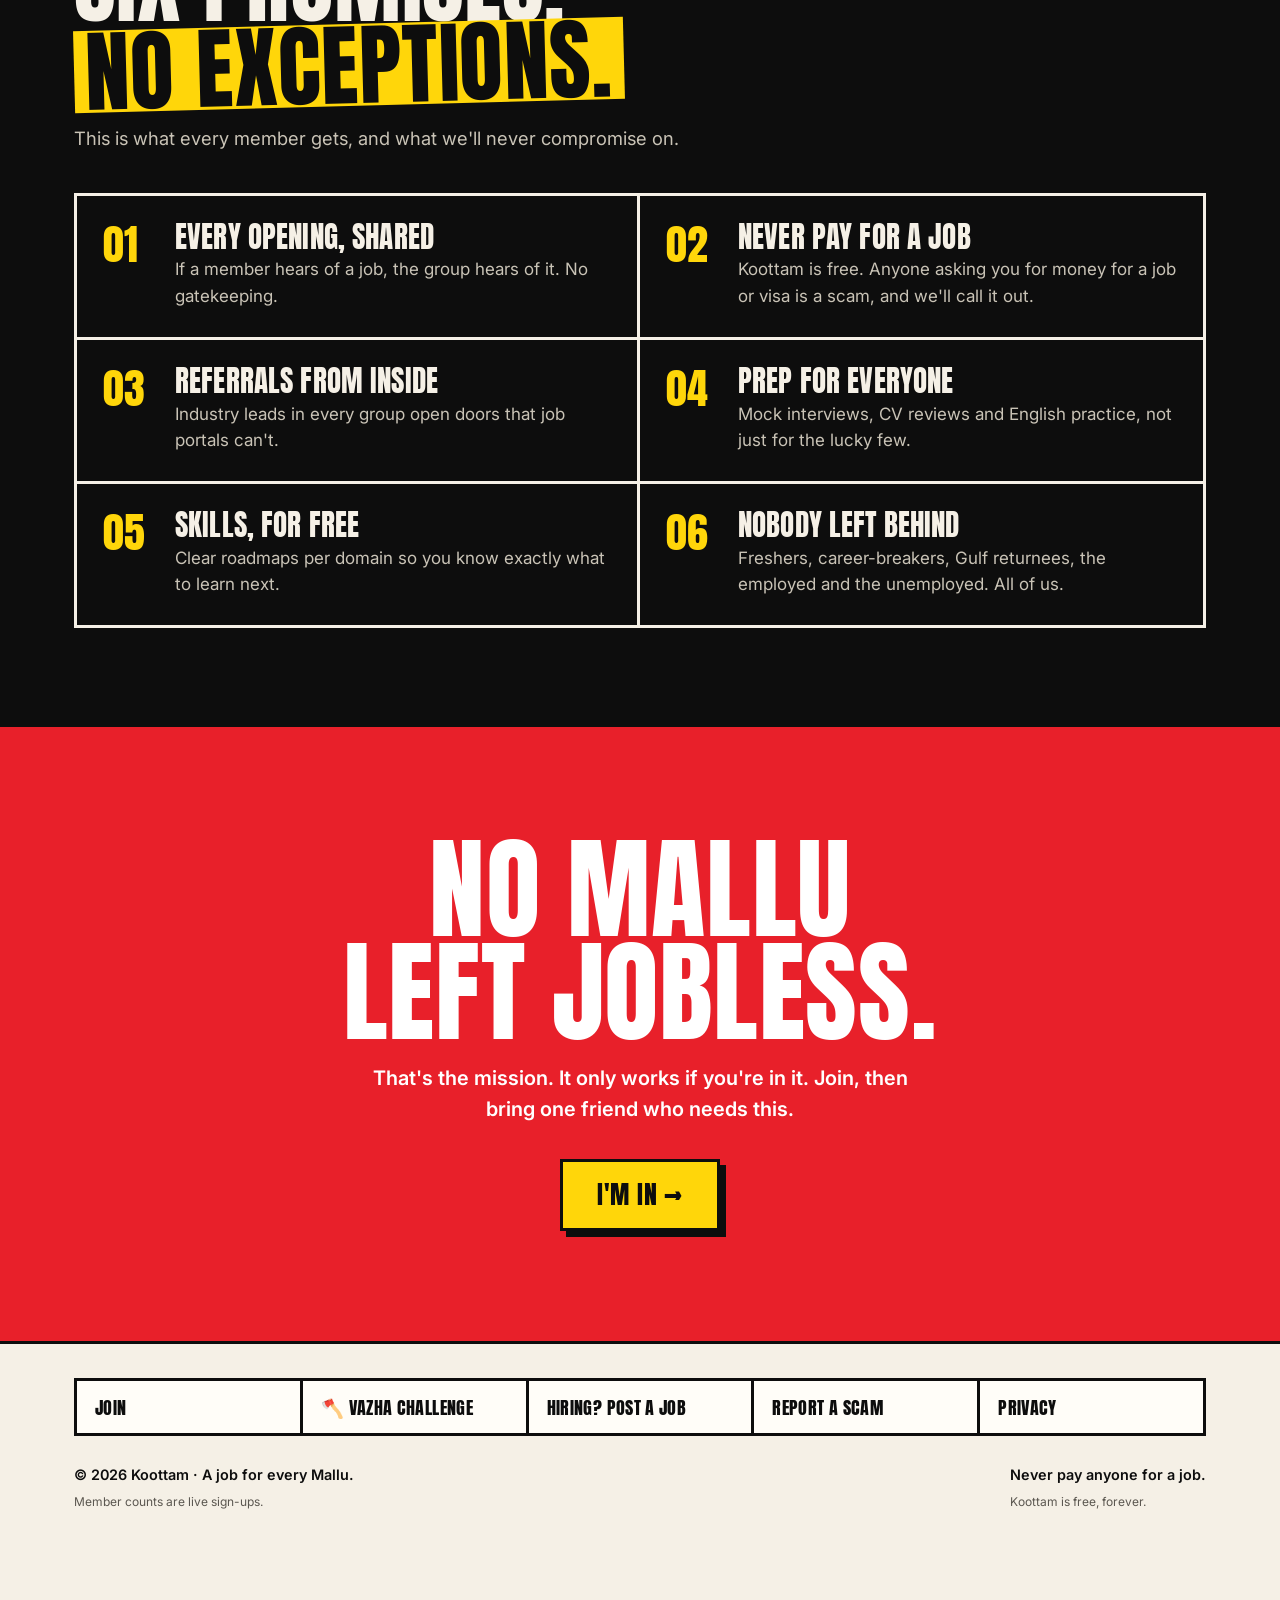
==== commit a8e905c6: "Put joining first and shorten the page on phones - Join chat moves directly under the hero; new orde" ====
--- a/index.html
+++ b/index.html
@@ -25,7 +25,7 @@
 
 <nav><div class="wrap">
   <a class="logo" href="#top">KOOTTAM<span>✦</span></a>
-  <div class="links" id="links"><a href="#join">Join</a><a href="#domains">Groups</a><a href="#prep">Prep</a><a href="#jobs">Jobs</a><a href="#stories">Stories</a><a href="#vazha">Vazha challenge</a></div>
+  <div class="links" id="links"><a href="#join">Join</a><a href="#vazha">Vazha challenge</a><a href="#prep">Prep</a><a href="#jobs">Jobs</a><a href="#stories">Stories</a><a href="#domains">Groups</a></div>
   <div class="navr"><button class="burger" id="burger" type="button" aria-expanded="false" aria-controls="links" aria-label="Menu">☰</button><a class="btn" href="#join">Join <b data-c="members">0</b></a></div>
 </div></nav>
 
@@ -34,7 +34,7 @@
     <div class="stamp">✦ A people's movement for jobs</div>
     <h1>Every Mallu deserves a <mark>job.</mark></h1>
     <p>Not a promise. A mission. We're putting every job seeker in Kerala in the right group, with real openings, referrals from people inside, and the prep nobody taught us.</p>
-    <div class="cta"><a class="btn" href="#join">Join the mission →</a><a class="btn ghost" href="#why">Why we exist</a></div>
+    <div class="cta"><a class="btn" href="#join">Join in 30 seconds ↓</a><a class="btn ghost" href="#vazha">🪓 Vazha challenge</a></div>
   </div>
   <div class="counter" aria-live="polite">
     <div class="live"><span class="dot"></span> Live count</div>
@@ -47,41 +47,6 @@
 </div></header>
 
 <div class="marq" aria-hidden="true"><div id="marq"></div></div>
-
-<div class="strip">
-  <div><b data-c="members">0</b><span>Members</span></div>
-  <div><b data-c="today">0</b><span>Joined today</span></div>
-  <div><b>12</b><span>Domain groups</span></div>
-  <div><b>₹0</b><span>Cost to join. Forever.</span></div>
-</div>
-
-<section id="why"><div class="wrap rv">
-  <span class="kicker">The problem</span>
-  <h2>Kerala has talent.<br>What it lacks is <span class="red">access.</span></h2>
-  <p class="sub">We are the most educated state in India, and still our young people wait years for a job. Three enemies keep us out. We're going after all three.</p>
-  <div class="enemies">
-    <div class="box enemy"><div class="n">01</div><h3>Nobody told you</h3><p>Most openings go to referrals or never reach a job site. You can't apply for a job you never heard about.</p>
-      <div class="fight"><b>We fight back with</b>Domain groups and instant alerts. Leads post openings straight to you, including the hidden ones.</div></div>
-    <div class="box enemy"><div class="n">02</div><h3>You can't crack it</h3><p>CV ignored. Interview frozen. Nobody showed you what recruiters look for or how to answer.</p>
-      <div class="fight"><b>We fight back with</b>Mock interviews, CV teardowns and answer guides from people who actually hire.</div></div>
-    <div class="box enemy"><div class="n">03</div><h3>The skill gap</h3><p>College taught one thing. Jobs ask for another. That gap is where years of our lives go missing.</p>
-      <div class="fight"><b>We fight back with</b>Skill roadmaps per domain, study circles and free resources that close the gap fast.</div></div>
-  </div>
-</div></section>
-
-<section class="pledge" id="pledge"><div class="wrap rv">
-  <span class="kicker">Our pledge</span>
-  <h2>Six promises.<br><mark>No exceptions.</mark></h2>
-  <p class="sub">This is what every member gets, and what we'll never compromise on.</p>
-  <div class="pl">
-    <div><i>01</i><div><h3>Every opening, shared</h3><p>If a member hears of a job, the group hears of it. No gatekeeping.</p></div></div>
-    <div><i>02</i><div><h3>Never pay for a job</h3><p>Koottam is free. Anyone asking you for money for a job or visa is a scam, and we'll call it out.</p></div></div>
-    <div><i>03</i><div><h3>Referrals from inside</h3><p>Industry leads in every group open doors that job portals can't.</p></div></div>
-    <div><i>04</i><div><h3>Prep for everyone</h3><p>Mock interviews, CV reviews and English practice, not just for the lucky few.</p></div></div>
-    <div><i>05</i><div><h3>Skills, for free</h3><p>Clear roadmaps per domain so you know exactly what to learn next.</p></div></div>
-    <div><i>06</i><div><h3>Nobody left behind</h3><p>Freshers, career-breakers, Gulf returnees, the employed and the unemployed. All of us.</p></div></div>
-  </div>
-</div></section>
 
 <section id="join"><div class="wrap rv">
   <div class="joinwrap">
@@ -113,123 +78,17 @@
   </div>
 </div></section>
 
-<section id="domains" style="background:var(--card)"><div class="wrap rv">
-  <span class="kicker">The groups</span>
-  <h2>Find your <mark>people.</mark></h2>
-  <p class="sub">Every domain has a group for job seekers and a group for working professionals. Tap yours to join.</p>
-  <div class="doms" id="doms"></div>
-</div></section>
-
-<section id="prep"><div class="wrap rv">
-  <span class="kicker">Crack it</span>
-  <h2>Free prep.<br><mark>No excuses.</mark></h2>
-  <p class="sub">Interview answers, a CV template recruiters can actually read, and a skill roadmap for your domain. Free for everyone.</p>
-  <div class="tabs" role="tablist">
-    <button type="button" role="tab" aria-selected="true" data-tab="cards">🎤 Interview answers</button>
-    <button type="button" role="tab" aria-selected="false" data-tab="cv">📄 CV template</button>
-    <button type="button" role="tab" aria-selected="false" data-tab="road">🗺️ Skill roadmap</button>
-  </div>
-  <div class="tabp" id="tab-cards">
-    <div class="box flash" id="flash" tabindex="0" role="button" aria-label="Flip card">
-      <div class="front"><small id="fCat"></small><div class="q" id="fQ"></div><small>Tap to see how to answer ↻</small></div>
-      <div class="back"><small style="color:var(--black)">How to answer</small><div id="fA"></div></div>
-    </div>
-    <div class="fctl"><button class="btn ghost" type="button" id="fPrev">← Prev</button><span id="fPos"></span><button class="btn" type="button" id="fNext">Next →</button></div>
-  </div>
-  <div class="tabp" id="tab-cv" hidden>
-    <div class="cvgrid">
-      <pre class="box cv" id="cvText">FULL NAME
-City, Kerala · +91 98XXXXXXXX · you@email.com · linkedin.com/in/you
-
-SUMMARY
-[Role] with [X years / fresher] experience in [2–3 key skills].
-Looking for a [target role] where I can [value you bring].
-
-SKILLS
-Skill 1 · Skill 2 · Skill 3 · Tool 1 · Tool 2 · Language
-
-EXPERIENCE
-Job Title, Company, City                     Mon YYYY – Mon YYYY
-• Did [action] that led to [result with a number]
-• Owned [task], improving [metric] by [X%]
-
-PROJECTS  (freshers: put this above Experience)
-Project name: what it does, tools used, link
-• What you built and what happened because of it
-
-EDUCATION
-Degree, College, University                  YYYY
-Plus Two / SSLC  (skip if you have a degree)
-
-CERTIFICATIONS & LANGUAGES
-Certificate (Issuer, YYYY) · English, Malayalam, Hindi</pre>
-      <div>
-        <h3 style="font-size:2rem">6 rules recruiters won't tell you</h3>
-        <ol class="rules">
-          <li>One page if you have under 5 years of experience.</li>
-          <li>No photo, age, religion or marital status unless the job ad asks (many Gulf ads do).</li>
-          <li>Every bullet = action + result + a number.</li>
-          <li>Copy keywords from the job ad. Hiring software scans for them.</li>
-          <li>Plain layout: no tables, columns or graphics.</li>
-          <li>Send a PDF named FirstName-LastName-Role.pdf.</li>
-        </ol>
-        <button class="btn" type="button" id="copyCv">Copy template</button>
-      </div>
-    </div>
-  </div>
-  <div class="tabp" id="tab-road" hidden>
-    <div class="roadgrid">
-      <div class="box" style="padding:22px"><label class="lbl">Your domain<select id="roadDom"></select></label><div class="skills" id="roadSkills"></div></div>
-      <div class="box" style="padding:22px">
-        <div class="ready"><b id="roadPct">0%</b><br>job-ready</div>
-        <div class="meter2"><i id="roadBar"></i></div>
-        <h3 style="font-size:1.6rem">Tips</h3>
-        <ul id="roadTips"></ul>
-        <button class="btn alt" type="button" id="roadJoin" data-start="">Join the group →</button>
-      </div>
-    </div>
-  </div>
-</div></section>
-
-<section id="leaders"><div class="wrap rv">
-  <span class="kicker">Leaderboard</span>
-  <h2>Which domain is<br><span class="red">leading the mission?</span></h2>
-  <p class="sub">Live member count per domain. Bring your friends and push your domain to the top.</p>
-  <div class="box board" id="board"></div>
-</div></section>
-
-<section id="jobs" style="background:var(--card)"><div class="wrap rv">
-  <span class="kicker" id="jobsKick">What you get</span>
-  <h2>What lands in<br><mark>your group.</mark></h2>
-  <p class="sub" id="jobsSub">Examples of the openings, referrals and alerts members share in each group. Join to get the real ones on WhatsApp as they drop.</p>
-  <div id="feed"></div>
-</div></section>
-
-<section id="stories"><div class="wrap rv">
-  <span class="kicker">Success stories</span>
-  <h2>Got placed?<br><span class="red">Tell the koottam.</span></h2>
-  <p class="sub">Every story shows the next Mallu it can be done. We check each one before it goes up.</p>
-  <div class="storygrid" id="storyList"><div class="box story empty">No stories yet. The first one could be yours. Got a job or an interview call through Koottam? Share it below.</div></div>
-  <details class="box sform">
-    <summary>✍️ Share your story</summary>
-    <form class="form" data-type="story" novalidate>
-      <div class="two"><label>Your name<input name="name" required data-n="Your name" maxlength="60"></label><label>Phone or email (not shown)<input name="contact" maxlength="80"></label></div>
-      <div class="two"><label>Domain<select name="domain" required data-n="Domain" data-domains></select></label><label>Role you got<input name="role" required data-n="Role you got" maxlength="80"></label></div>
-      <label>Company (optional)<input name="company" maxlength="80"></label>
-      <label>Your story<textarea name="story" required data-n="Your story" maxlength="400" placeholder="How did Koottam help? Keep it short and real."></textarea></label>
-      <label class="chk"><input type="checkbox" name="consent" required data-n="Permission to show your story"> Show my first name and story on the Koottam website.</label>
-      <input class="hp" name="website" tabindex="-1" autocomplete="off" aria-hidden="true">
-      <button class="btn" type="submit">Send my story →</button>
-      <p class="fmsg" role="status"></p>
-    </form>
-  </details>
-</div></section>
-
-<section id="about" hidden><div class="wrap rv">
-  <span class="kicker">Who's behind this</span>
-  <div class="aboutgrid">
-    <div class="box ph" id="abPhoto"></div>
-    <div><h2 id="abName"></h2><p id="abRole"></p><p id="abStory"></p><div class="cta" id="abLinks"></div></div>
+<section id="why"><div class="wrap rv">
+  <span class="kicker">The problem</span>
+  <h2>Kerala has talent.<br>What it lacks is <span class="red">access.</span></h2>
+  <p class="sub">We are the most educated state in India, and still our young people wait years for a job. Three enemies keep us out. We're going after all three.</p>
+  <div class="enemies swipe">
+    <div class="box enemy"><div class="n">01</div><h3>Nobody told you</h3><p>Most openings go to referrals or never reach a job site. You can't apply for a job you never heard about.</p>
+      <div class="fight"><b>We fight back with</b>Domain groups and instant alerts. Leads post openings straight to you, including the hidden ones.</div></div>
+    <div class="box enemy"><div class="n">02</div><h3>You can't crack it</h3><p>CV ignored. Interview frozen. Nobody showed you what recruiters look for or how to answer.</p>
+      <div class="fight"><b>We fight back with</b>Mock interviews, CV teardowns and answer guides from people who actually hire.</div></div>
+    <div class="box enemy"><div class="n">03</div><h3>The skill gap</h3><p>College taught one thing. Jobs ask for another. That gap is where years of our lives go missing.</p>
+      <div class="fight"><b>We fight back with</b>Skill roadmaps per domain, study circles and free resources that close the gap fast.</div></div>
   </div>
 </div></section>
 
@@ -307,6 +166,148 @@
   </div>
 </div></section>
 
+<section id="prep" style="background:var(--card)"><div class="wrap rv">
+  <span class="kicker">Crack it</span>
+  <h2>Free prep.<br><mark>No excuses.</mark></h2>
+  <p class="sub">Interview answers, a CV template recruiters can actually read, and a skill roadmap for your domain. Free for everyone.</p>
+  <div class="tabs" role="tablist">
+    <button type="button" role="tab" aria-selected="true" data-tab="cards">🎤 Interview answers</button>
+    <button type="button" role="tab" aria-selected="false" data-tab="cv">📄 CV template</button>
+    <button type="button" role="tab" aria-selected="false" data-tab="road">🗺️ Skill roadmap</button>
+  </div>
+  <div class="tabp" id="tab-cards">
+    <div class="box flash" id="flash" tabindex="0" role="button" aria-label="Flip card">
+      <div class="front"><small id="fCat"></small><div class="q" id="fQ"></div><small>Tap to see how to answer ↻</small></div>
+      <div class="back"><small style="color:var(--black)">How to answer</small><div id="fA"></div></div>
+    </div>
+    <div class="fctl"><button class="btn ghost" type="button" id="fPrev">← Prev</button><span id="fPos"></span><button class="btn" type="button" id="fNext">Next →</button></div>
+  </div>
+  <div class="tabp" id="tab-cv" hidden>
+    <div class="cvgrid">
+      <pre class="box cv" id="cvText">FULL NAME
+City, Kerala · +91 98XXXXXXXX · you@email.com · linkedin.com/in/you
+
+SUMMARY
+[Role] with [X years / fresher] experience in [2–3 key skills].
+Looking for a [target role] where I can [value you bring].
+
+SKILLS
+Skill 1 · Skill 2 · Skill 3 · Tool 1 · Tool 2 · Language
+
+EXPERIENCE
+Job Title, Company, City                     Mon YYYY – Mon YYYY
+• Did [action] that led to [result with a number]
+• Owned [task], improving [metric] by [X%]
+
+PROJECTS  (freshers: put this above Experience)
+Project name: what it does, tools used, link
+• What you built and what happened because of it
+
+EDUCATION
+Degree, College, University                  YYYY
+Plus Two / SSLC  (skip if you have a degree)
+
+CERTIFICATIONS & LANGUAGES
+Certificate (Issuer, YYYY) · English, Malayalam, Hindi</pre>
+      <div>
+        <h3 style="font-size:2rem">6 rules recruiters won't tell you</h3>
+        <ol class="rules">
+          <li>One page if you have under 5 years of experience.</li>
+          <li>No photo, age, religion or marital status unless the job ad asks (many Gulf ads do).</li>
+          <li>Every bullet = action + result + a number.</li>
+          <li>Copy keywords from the job ad. Hiring software scans for them.</li>
+          <li>Plain layout: no tables, columns or graphics.</li>
+          <li>Send a PDF named FirstName-LastName-Role.pdf.</li>
+        </ol>
+        <button class="btn" type="button" id="copyCv">Copy template</button>
+      </div>
+    </div>
+  </div>
+  <div class="tabp" id="tab-road" hidden>
+    <div class="roadgrid">
+      <div class="box" style="padding:22px"><label class="lbl">Your domain<select id="roadDom"></select></label><div class="skills" id="roadSkills"></div></div>
+      <div class="box" style="padding:22px">
+        <div class="ready"><b id="roadPct">0%</b><br>job-ready</div>
+        <div class="meter2"><i id="roadBar"></i></div>
+        <h3 style="font-size:1.6rem">Tips</h3>
+        <ul id="roadTips"></ul>
+        <button class="btn alt" type="button" id="roadJoin" data-start="">Join the group →</button>
+      </div>
+    </div>
+  </div>
+</div></section>
+
+<section id="jobs"><div class="wrap rv">
+  <span class="kicker" id="jobsKick">What you get</span>
+  <h2>What lands in<br><mark>your group.</mark></h2>
+  <p class="sub" id="jobsSub">Examples of the openings, referrals and alerts members share in each group. Join to get the real ones on WhatsApp as they drop.</p>
+  <div id="feed"></div>
+</div></section>
+
+<section id="stories" style="background:var(--card)"><div class="wrap rv">
+  <span class="kicker">Success stories</span>
+  <h2>Got placed?<br><span class="red">Tell the koottam.</span></h2>
+  <p class="sub">Every story shows the next Mallu it can be done. We check each one before it goes up.</p>
+  <div class="storygrid" id="storyList"><div class="box story empty">No stories yet. The first one could be yours. Got a job or an interview call through Koottam? Share it below.</div></div>
+  <details class="box sform">
+    <summary>✍️ Share your story</summary>
+    <form class="form" data-type="story" novalidate>
+      <div class="two"><label>Your name<input name="name" required data-n="Your name" maxlength="60"></label><label>Phone or email (not shown)<input name="contact" maxlength="80"></label></div>
+      <div class="two"><label>Domain<select name="domain" required data-n="Domain" data-domains></select></label><label>Role you got<input name="role" required data-n="Role you got" maxlength="80"></label></div>
+      <label>Company (optional)<input name="company" maxlength="80"></label>
+      <label>Your story<textarea name="story" required data-n="Your story" maxlength="400" placeholder="How did Koottam help? Keep it short and real."></textarea></label>
+      <label class="chk"><input type="checkbox" name="consent" required data-n="Permission to show your story"> Show my first name and story on the Koottam website.</label>
+      <input class="hp" name="website" tabindex="-1" autocomplete="off" aria-hidden="true">
+      <button class="btn" type="submit">Send my story →</button>
+      <p class="fmsg" role="status"></p>
+    </form>
+  </details>
+</div></section>
+
+<section id="domains"><div class="wrap rv">
+  <span class="kicker">The groups</span>
+  <h2>Find your <mark>people.</mark></h2>
+  <p class="sub">Every domain has a group for job seekers and a group for working professionals. Tap yours to join.</p>
+  <div class="doms" id="doms"></div>
+</div></section>
+
+<div class="strip">
+  <div><b data-c="members">0</b><span>Members</span></div>
+  <div><b data-c="today">0</b><span>Joined today</span></div>
+  <div><b>12</b><span>Domain groups</span></div>
+  <div><b>₹0</b><span>Cost to join. Forever.</span></div>
+</div>
+
+<section id="leaders"><div class="wrap rv">
+  <span class="kicker">Leaderboard</span>
+  <h2>Which domain is<br><span class="red">leading the mission?</span></h2>
+  <p class="sub">Live member count per domain. Bring your friends and push your domain to the top.</p>
+  <div class="box board" id="board"></div>
+  <button class="again" type="button" id="boardMore" hidden>Show all 12 domains ↓</button>
+</div></section>
+
+<section class="pledge" id="pledge"><div class="wrap rv">
+  <span class="kicker">Our pledge</span>
+  <h2>Six promises.<br><mark>No exceptions.</mark></h2>
+  <p class="sub">This is what every member gets, and what we'll never compromise on.</p>
+  <div class="pl swipe">
+    <div><i>01</i><div><h3>Every opening, shared</h3><p>If a member hears of a job, the group hears of it. No gatekeeping.</p></div></div>
+    <div><i>02</i><div><h3>Never pay for a job</h3><p>Koottam is free. Anyone asking you for money for a job or visa is a scam, and we'll call it out.</p></div></div>
+    <div><i>03</i><div><h3>Referrals from inside</h3><p>Industry leads in every group open doors that job portals can't.</p></div></div>
+    <div><i>04</i><div><h3>Prep for everyone</h3><p>Mock interviews, CV reviews and English practice, not just for the lucky few.</p></div></div>
+    <div><i>05</i><div><h3>Skills, for free</h3><p>Clear roadmaps per domain so you know exactly what to learn next.</p></div></div>
+    <div><i>06</i><div><h3>Nobody left behind</h3><p>Freshers, career-breakers, Gulf returnees, the employed and the unemployed. All of us.</p></div></div>
+  </div>
+</div></section>
+
+<section id="about" hidden><div class="wrap rv">
+  <span class="kicker">Who's behind this</span>
+  <div class="aboutgrid">
+    <div class="box ph" id="abPhoto"></div>
+    <div><h2 id="abName"></h2><p id="abRole"></p><p id="abStory"></p><div class="cta" id="abLinks"></div></div>
+  </div>
+</div></section>
+
 <section class="final"><div class="wrap">
   <h2>No Mallu<br>left jobless.</h2>
   <p style="font-size:1.25rem;font-weight:600;margin:-6px auto 34px;max-width:560px">That's the mission. It only works if you're in it. Join, then bring one friend who needs this.</p>
@@ -319,7 +320,7 @@
 </div></footer>
 <div class="wl" id="wl">
   <div class="nudge" id="nudge" hidden><button class="nx" id="nudgeX" type="button" aria-label="Dismiss">×</button>Looking for a job? I'll find your group in 30 seconds 👋</div>
-  <button class="launcher" id="launcher" type="button" aria-expanded="false" aria-controls="widget"><span class="li">💬</span><span>Join Koottam</span></button>
+  <button class="launcher" id="launcher" type="button" aria-expanded="false" aria-controls="widget"><span class="li">💬</span><span class="lt">Join Koottam</span><span class="ls">Join</span></button>
 </div>
 <div class="widget" id="widget" role="dialog" aria-label="Join Koottam" hidden><div class="wbody" id="wbody"></div></div>
 <canvas id="confetti"></canvas>
@@ -394,8 +395,11 @@
 }
 
 /* ---------- domain leaderboard ---------- */
+let boardAll=false;
+$('#boardMore').addEventListener('click',()=>{boardAll=true;renderBoard()});
 function renderBoard(){
-  const rows=DOMAINS.map(d=>[d,n.doms[d.id]||0]).sort((a,b)=>b[1]-a[1]),max=Math.max(rows[0][1],1);
+  const all=DOMAINS.map(d=>[d,n.doms[d.id]||0]).sort((a,b)=>b[1]-a[1]),max=Math.max(all[0][1],1),rows=boardAll?all:all.slice(0,6);
+  $('#boardMore').hidden=boardAll;
   $('#board').innerHTML=(n.members?'':'<p class="empty">The race starts with the first sign-up. Join and put your domain on the board.</p>')+
     rows.map(([d,c],i)=>`<div class="drow"><span class="rk">${i===0&&c?'👑':i+1}</span><span>${d.e} ${d.n}</span><div class="bar"><i style="width:${c/max*100}%"></i></div><b>${fmt(c)}</b></div>`).join('');
 }
@@ -566,7 +570,7 @@
   const a=document.createElement('a');a.download=filename;a.href=c.toDataURL('image/png');a.click(); // standalone site
 }
 async function register(){
-  const pl={name:prof.name,phone:prof.phone,education:prof.edu,domain:prof.dom==='other'?prof.domText:prof.dom,status:prof.status,group:state.group.slug,ref:store.get('koottam_ref','')};
+  const pl={name:prof.name,phone:prof.phone,education:prof.edu,domain:prof.dom==='other'?prof.domText:prof.dom,status:prof.status,group:state.group.slug,groupName:state.group.n,ref:store.get('koottam_ref','')};
   if(!CONFIG.API_URL)return null;
   try{const j=await (await fetch(CONFIG.API_URL,{method:'POST',body:JSON.stringify(pl)})).json();return j&&j.ok?j:null}catch{return null}
 }
--- a/site.css
+++ b/site.css
@@ -200,6 +200,7 @@
 .launcher:hover{transform:translate(-2px,-2px);box-shadow:7px 7px 0 var(--line)}
 .launcher::before{content:"";position:absolute;top:-7px;right:-7px;width:14px;height:14px;border-radius:50%;background:var(--yel);border:2px solid var(--black);animation:blink 1.2s infinite}
 .launcher .li{font-size:1.35rem;line-height:1}
+.launcher .ls{display:none}
 .nudge{position:relative;max-width:250px;background:var(--card);color:var(--ink);border:3px solid var(--line);box-shadow:5px 5px 0 var(--line);padding:14px 30px 14px 16px;font-weight:700;font-size:.92rem;cursor:pointer;animation:pop .35s}
 .nx{position:absolute;top:4px;right:6px;border:0;background:none;color:var(--ink);font-size:1.3rem;line-height:1;cursor:pointer;padding:2px 4px}
 .widget{position:fixed;right:20px;bottom:20px;z-index:70;width:400px;max-width:calc(100vw - 40px);max-height:calc(100vh - 110px);display:flex;flex-direction:column;animation:pop .25s}
@@ -362,3 +363,34 @@
 .rv{opacity:0;transform:translateY(30px);transition:opacity .6s,transform .6s}
 .rv.on{opacity:1;transform:none}
 @media(prefers-reduced-motion:reduce){*{animation:none!important;transition:none!important}.rv{opacity:1;transform:none}html{scroll-behavior:auto}}
+
+/* phone flow: shorter page, swipeable card rows */
+@media(max-width:700px){
+  section{padding:64px 0}
+  .hero{padding:36px 0 56px}
+  .hero p{font-size:1.1rem;margin-bottom:26px}
+  .counter{padding:20px 20px 18px;box-shadow:8px 8px 0 var(--line)}
+  .counter .num{font-size:3.6rem;margin:8px 0 2px}
+  .counter .lbl{font-size:1.3rem}
+  .meter{margin:14px 0 6px}
+  .sub{margin-bottom:28px}
+  .swipe{display:flex!important;overflow-x:auto;scroll-snap-type:x mandatory;gap:16px;padding:0 16px 18px;margin:0 -16px;scrollbar-width:none}
+  .swipe::-webkit-scrollbar{display:none}
+  .swipe>*{flex:0 0 84%;scroll-snap-align:center}
+  .enemies.swipe .enemy{padding:24px 20px}
+  .enemy .n{font-size:3.6rem}
+  .enemy h3{font-size:1.9rem}
+  .pl.swipe{border:0}
+  .pl.swipe>div{border:3px solid var(--white)!important;padding:22px 20px}
+  .doms{grid-template-columns:1fr 1fr;gap:12px}
+  .dom{padding:14px 12px;gap:4px;box-shadow:4px 4px 0 var(--line)}
+  .dom .e{font-size:1.5rem}
+  .dom h3{font-size:1.2rem}
+  .dom small{font-size:.66rem}
+  .dom .go{display:none}
+  .doms .dom{min-height:0}
+  .launcher{padding:9px 14px 9px 11px;font-size:1rem;gap:7px;box-shadow:4px 4px 0 var(--line)}
+  .launcher .li{font-size:1.15rem}
+  .launcher .lt{display:none}
+  .launcher .ls{display:inline}
+}
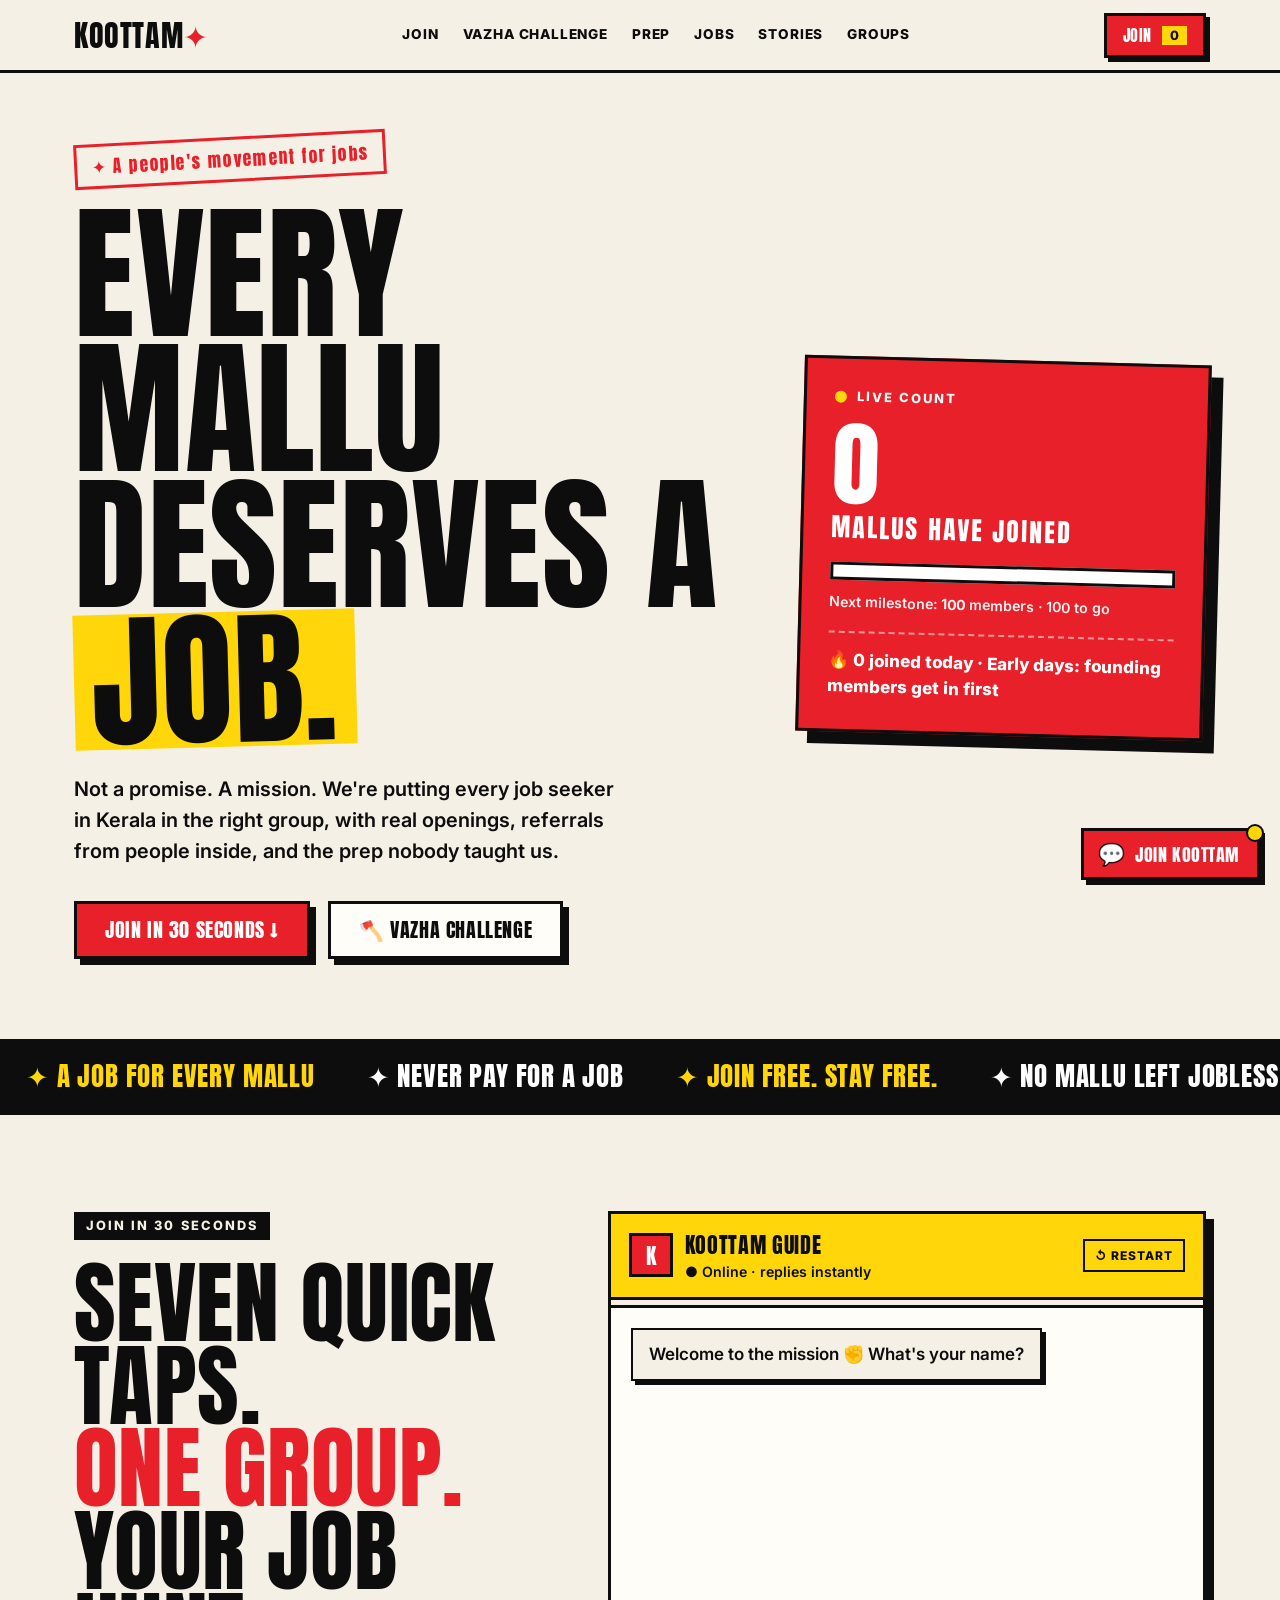
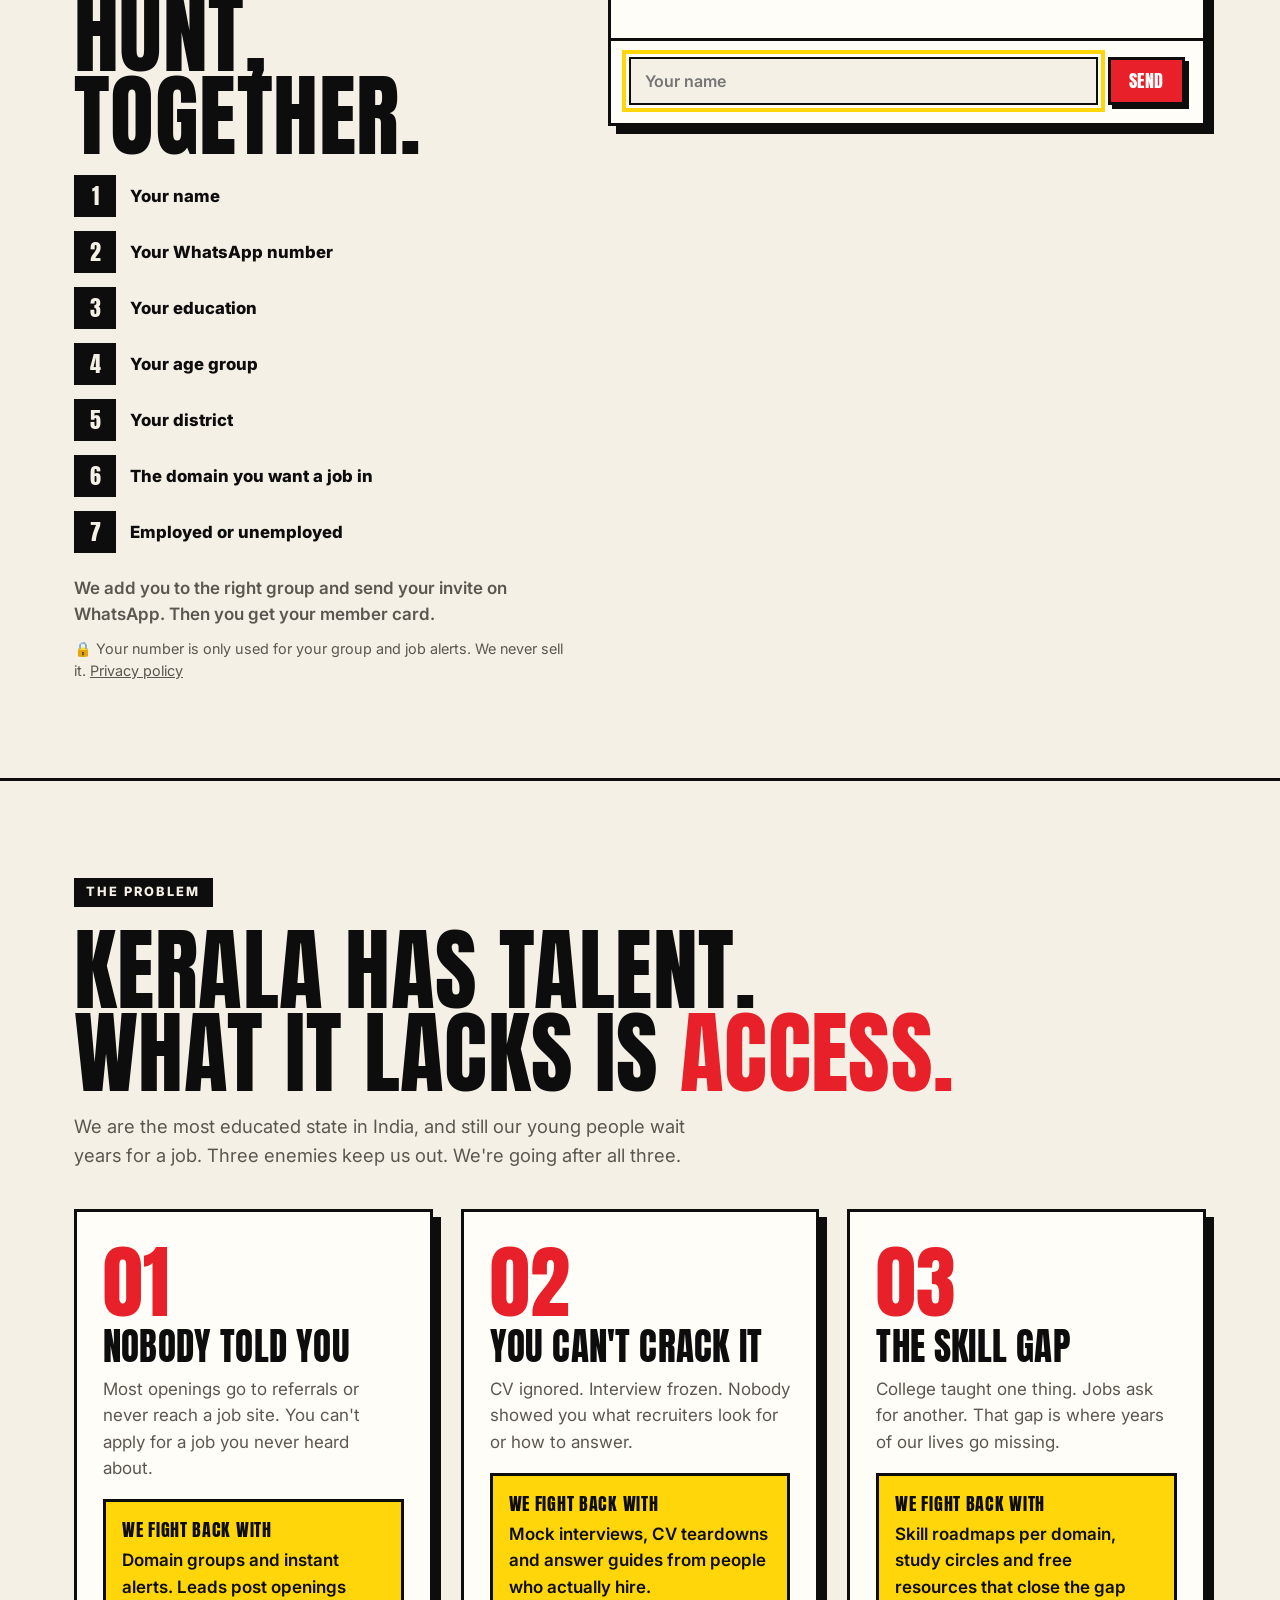
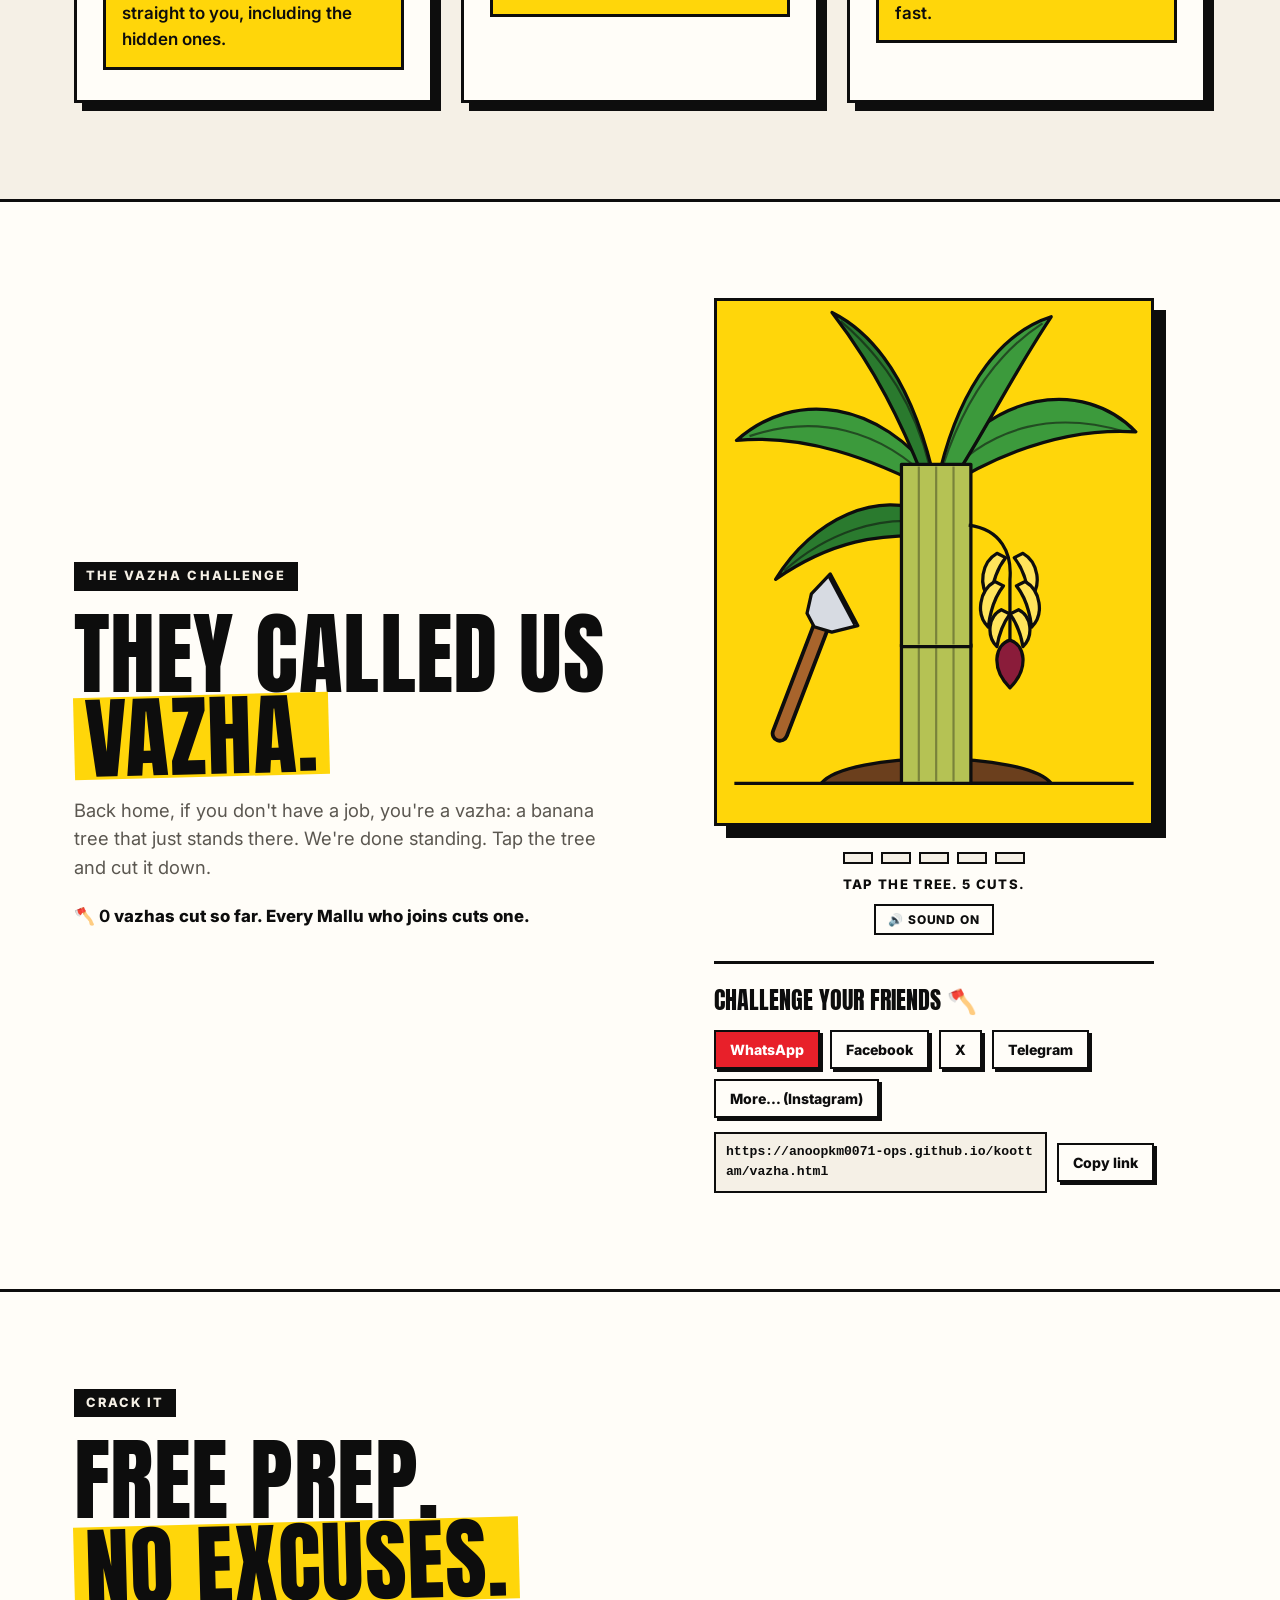
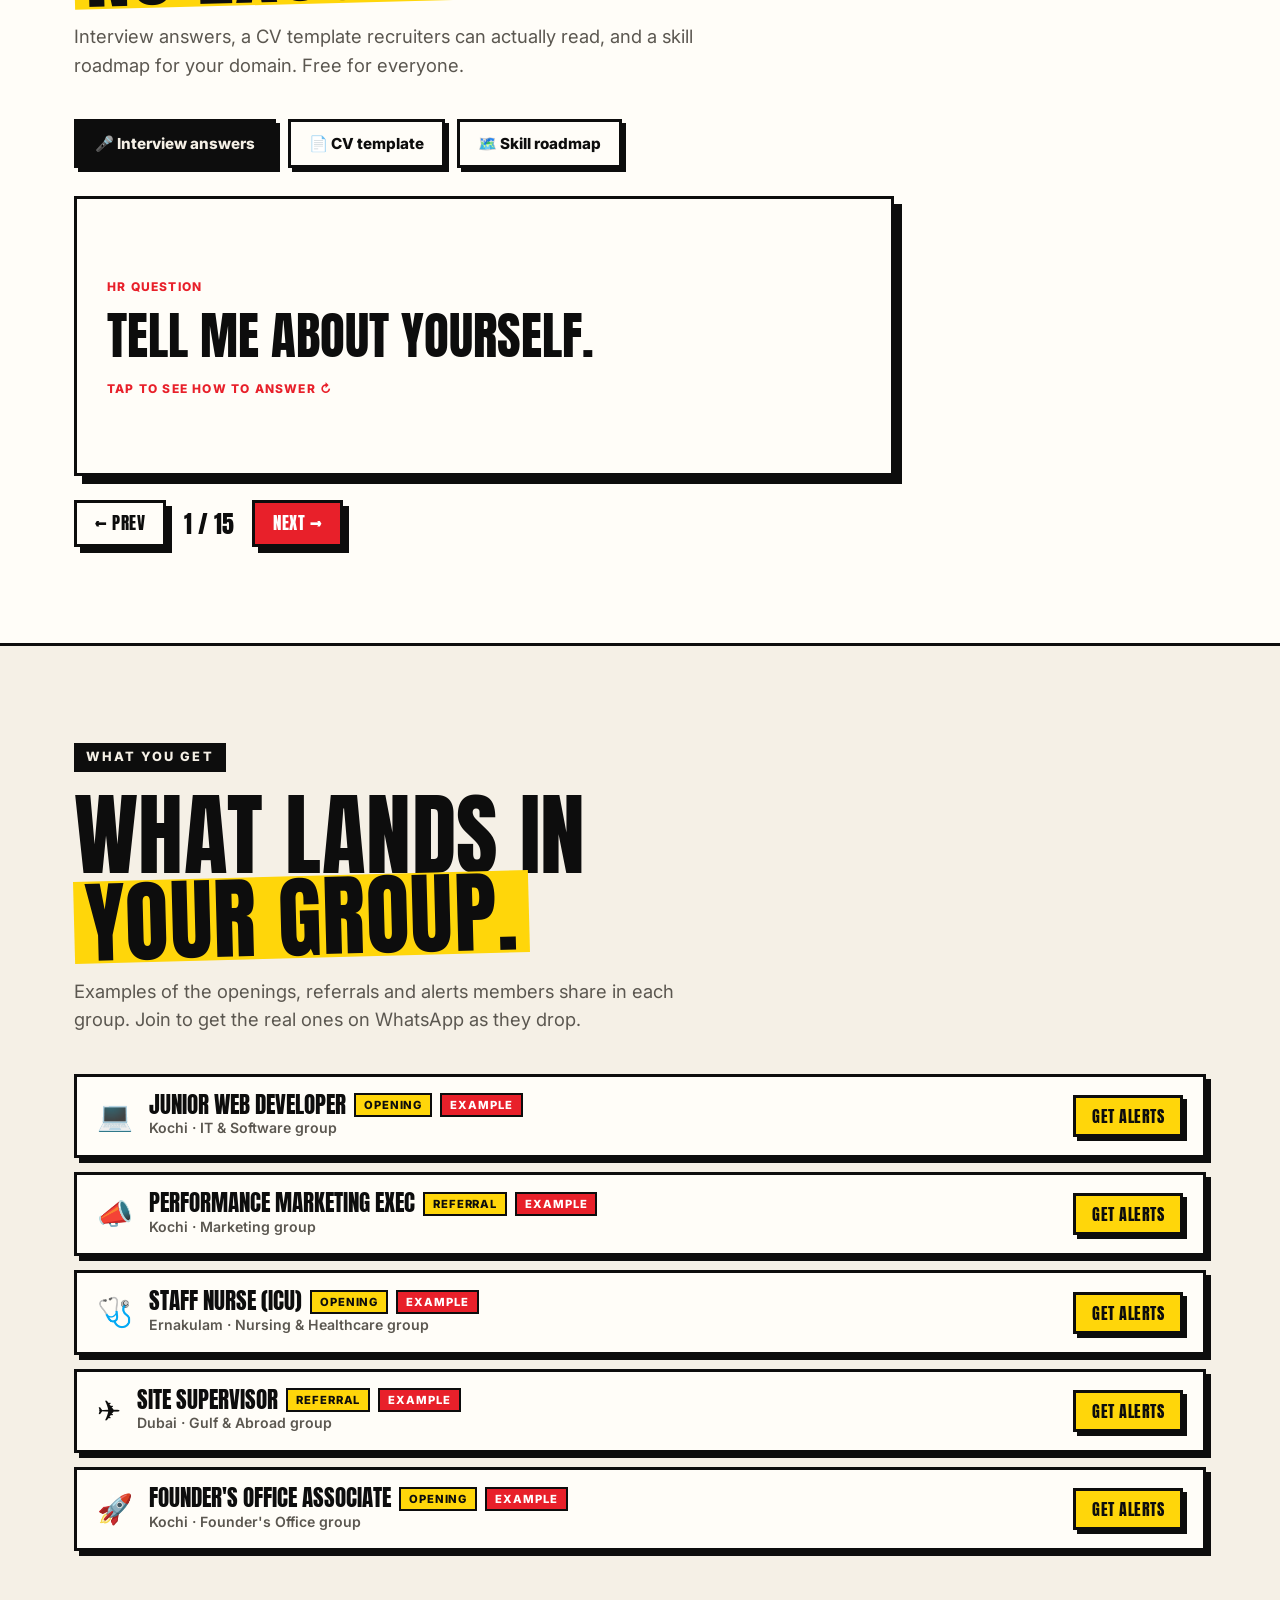
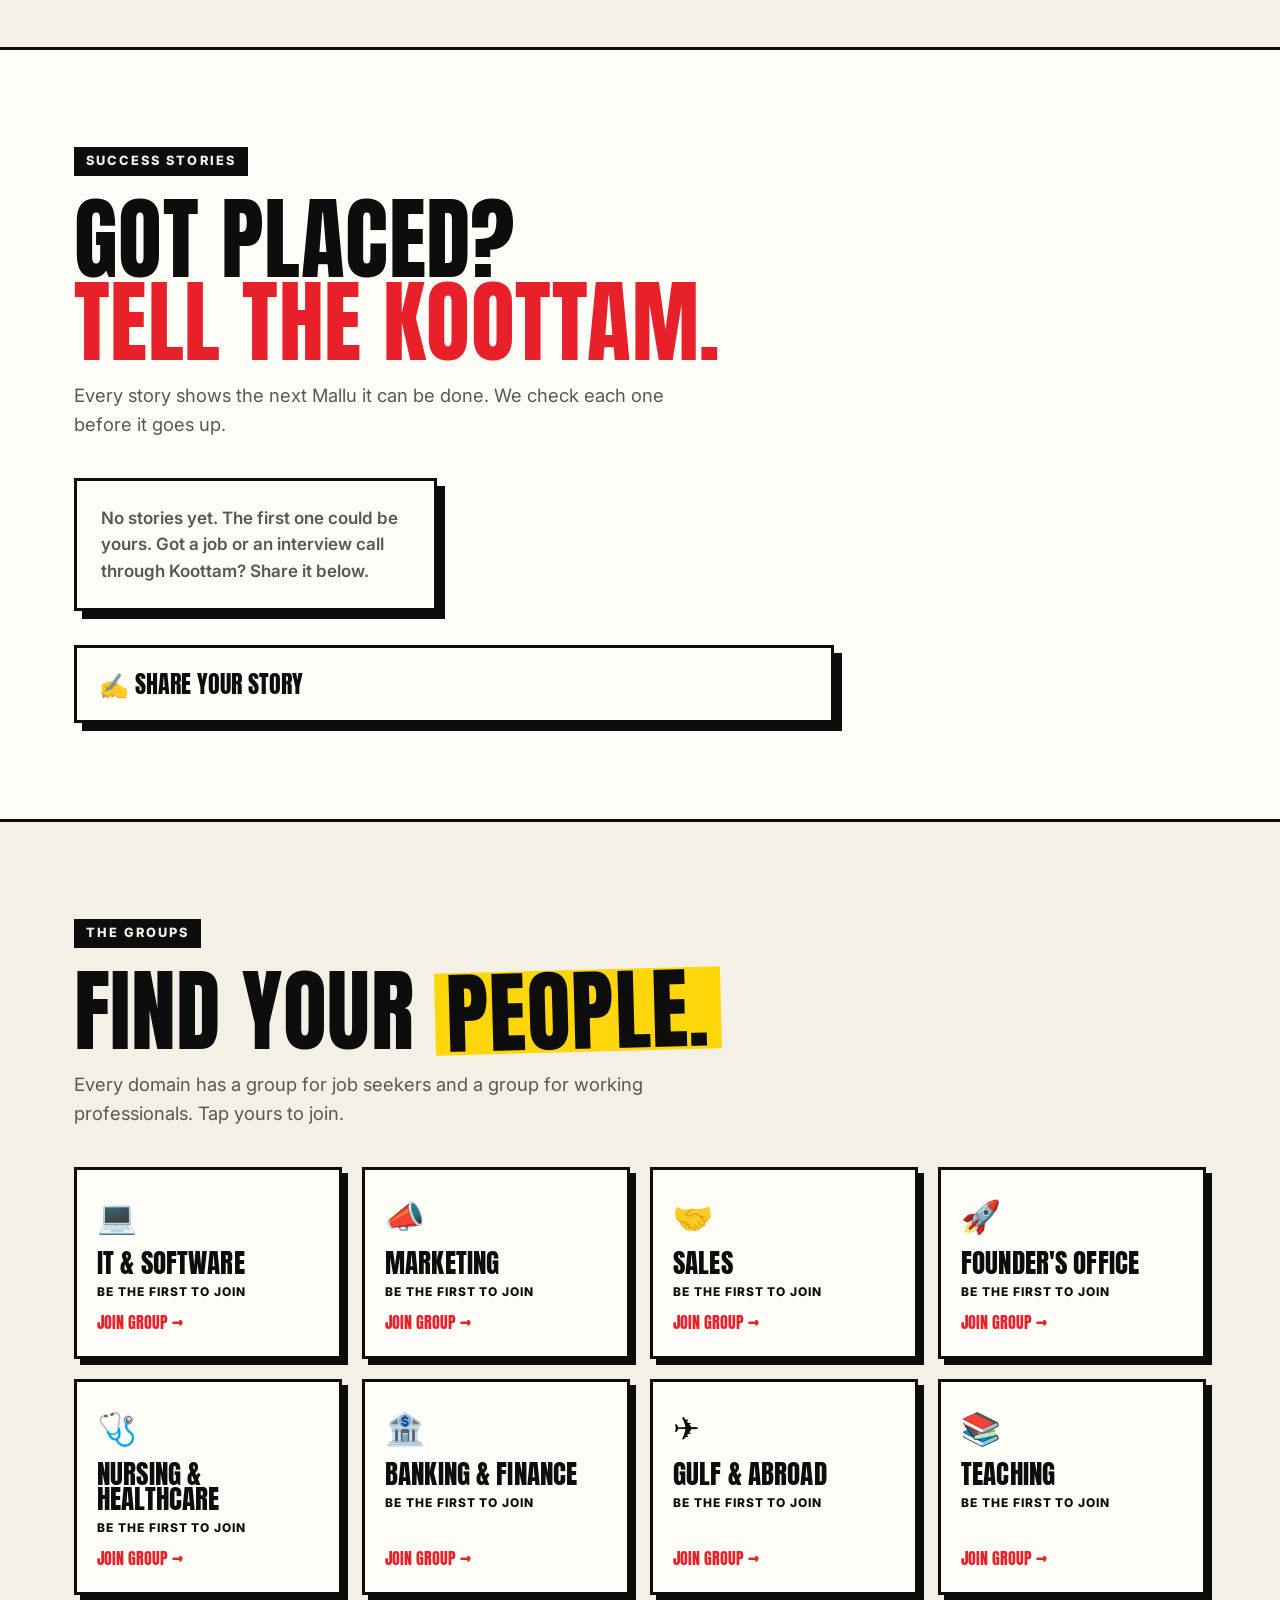
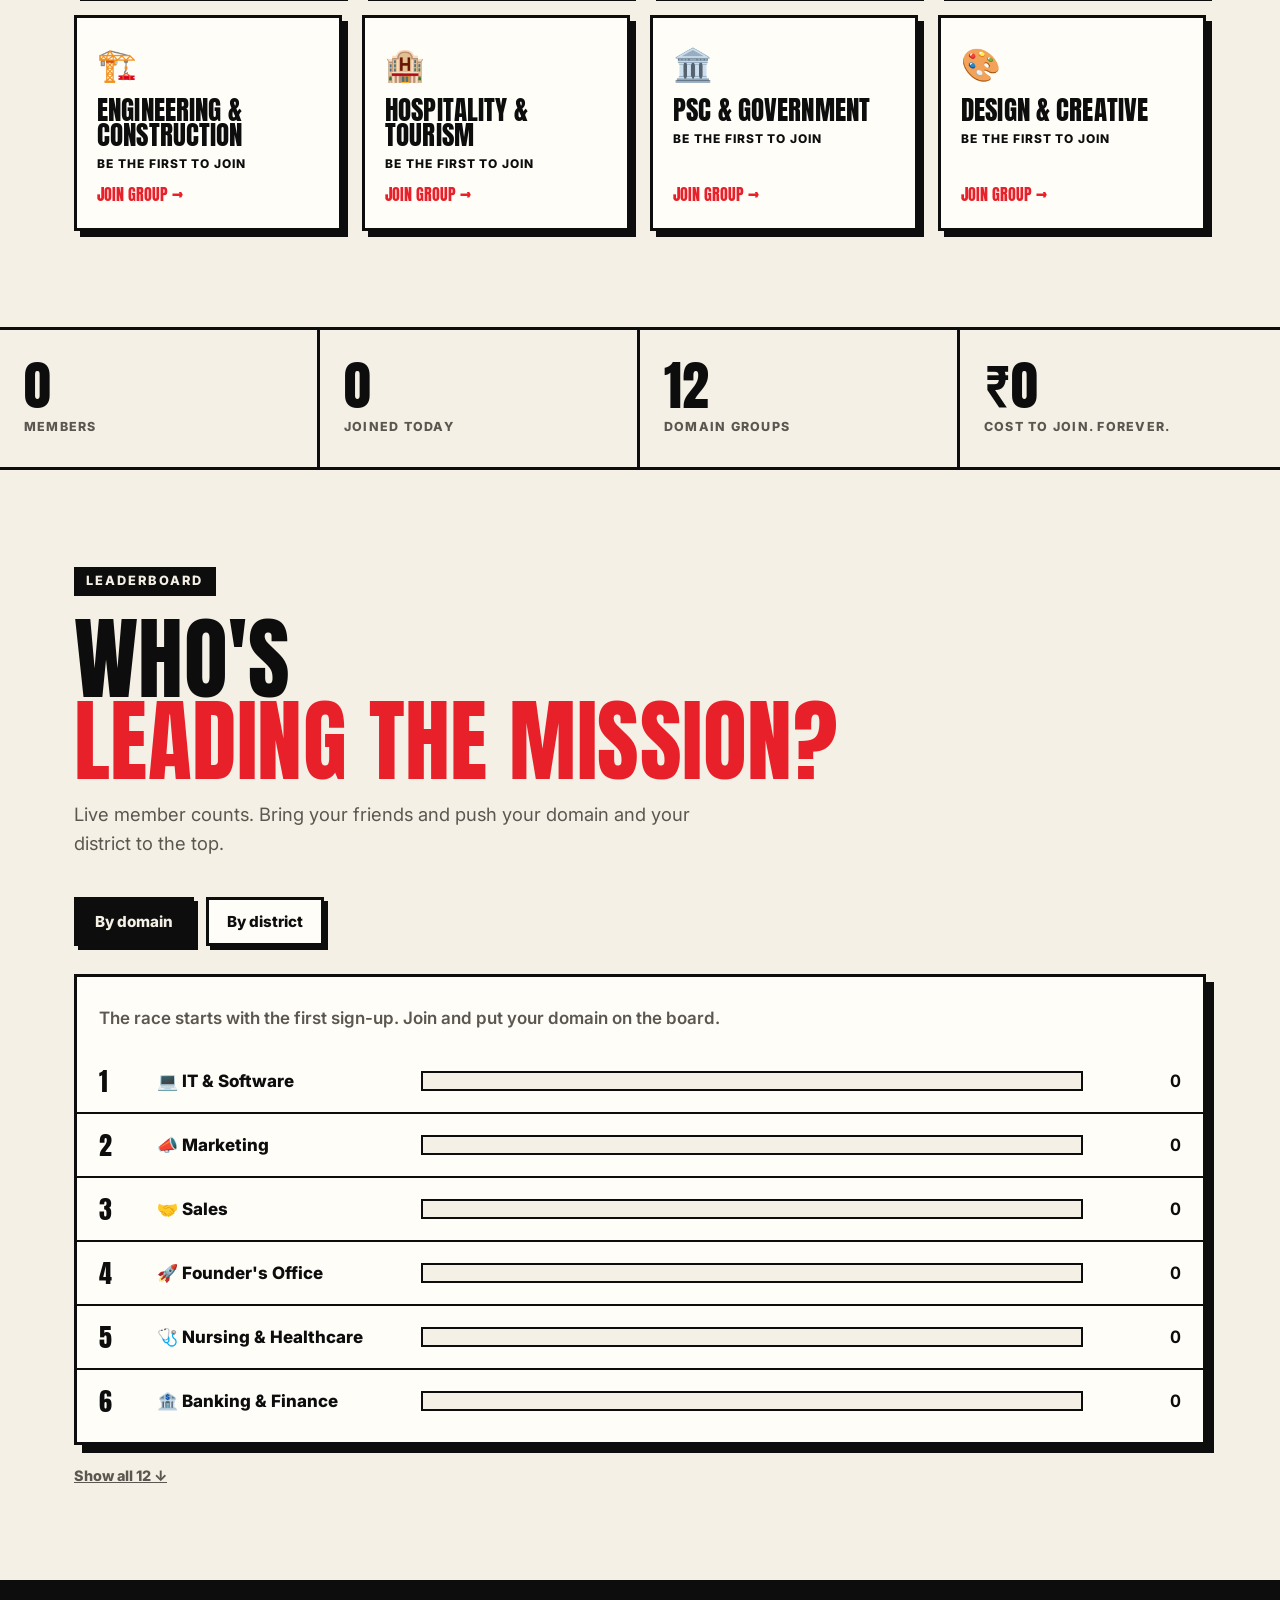
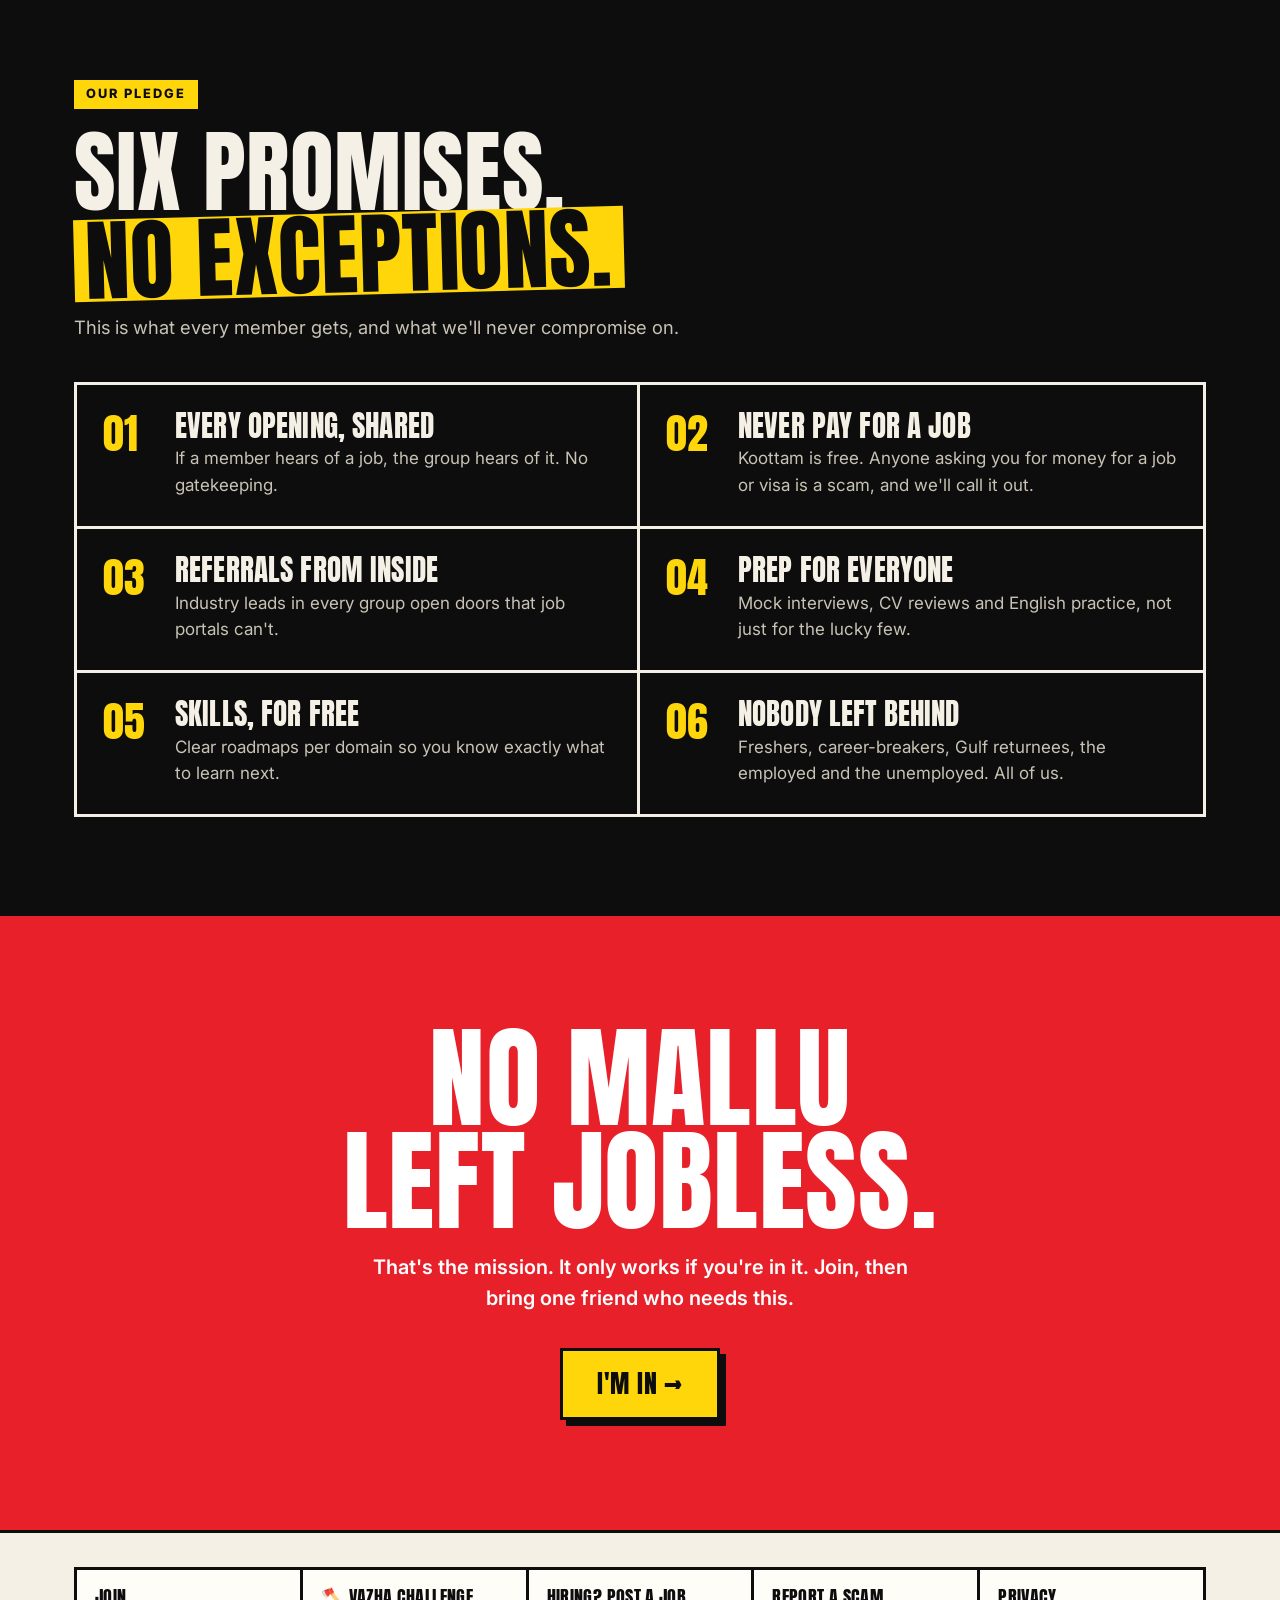
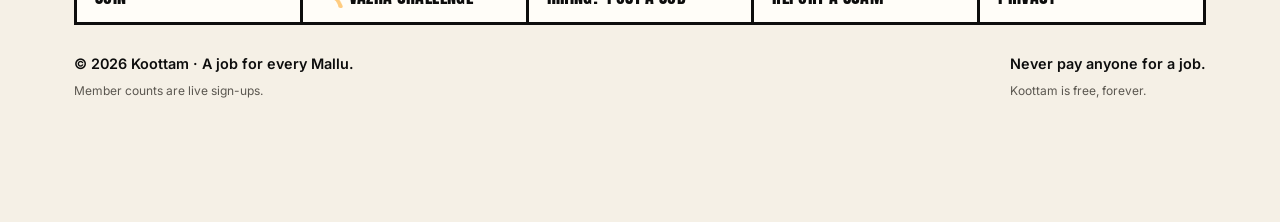
==== commit d9b40a60: "Add a private admin dashboard; ask age group and district when joining - admin.html: password-protec" ====
--- a/index.html
+++ b/index.html
@@ -52,13 +52,15 @@
   <div class="joinwrap">
     <div>
       <span class="kicker">Join in 30 seconds</span>
-      <h2>Five questions.<br><span class="red">One group.</span><br>Your job hunt, together.</h2>
+      <h2>Seven quick taps.<br><span class="red">One group.</span><br>Your job hunt, together.</h2>
       <ol class="steps">
         <li><b>1</b> Your name</li>
         <li><b>2</b> Your WhatsApp number</li>
         <li><b>3</b> Your education</li>
-        <li><b>4</b> The domain you want a job in</li>
-        <li><b>5</b> Employed or unemployed</li>
+        <li><b>4</b> Your age group</li>
+        <li><b>5</b> Your district</li>
+        <li><b>6</b> The domain you want a job in</li>
+        <li><b>7</b> Employed or unemployed</li>
       </ol>
       <p style="margin-top:22px;color:var(--mute);font-weight:600">We add you to the right group and send your invite on WhatsApp. Then you get your member card.</p>
       <p style="margin-top:10px;color:var(--mute);font-size:.9rem">🔒 Your number is only used for your group and job alerts. We never sell it. <a href="privacy.html">Privacy policy</a></p>
@@ -280,10 +282,11 @@
 
 <section id="leaders"><div class="wrap rv">
   <span class="kicker">Leaderboard</span>
-  <h2>Which domain is<br><span class="red">leading the mission?</span></h2>
-  <p class="sub">Live member count per domain. Bring your friends and push your domain to the top.</p>
+  <h2>Who's<br><span class="red">leading the mission?</span></h2>
+  <p class="sub">Live member counts. Bring your friends and push your domain and your district to the top.</p>
+  <div class="tabs" role="tablist" id="boardTabs"><button type="button" role="tab" aria-selected="true" data-board="dom">By domain</button><button type="button" role="tab" aria-selected="false" data-board="dist">By district</button></div>
   <div class="box board" id="board"></div>
-  <button class="again" type="button" id="boardMore" hidden>Show all 12 domains ↓</button>
+  <button class="again" type="button" id="boardMore" hidden>Show all ↓</button>
 </div></section>
 
 <section class="pledge" id="pledge"><div class="wrap rv">
@@ -351,6 +354,8 @@
 const SLOGANS=['A job for every Mallu','Never pay for a job','Join free. Stay free.','No Mallu left jobless','Openings · Referrals · Prep','Freshers to Gulf returnees','Not a vazha anymore'];
 const KW={mkt:/market|seo|brand|social|advert|growth/i,sales:/sales|business dev/i,it:/software|developer|programm|tech|data|\bai\b|code|\bqa\b|devops/i,founder:/founder|startup|strategy|chief|operations/i,bank:/bank|financ|account|tax|invest/i,health:/nurs|health|doctor|pharm|\blab\b/i,gulf:/gulf|abroad|dubai|saudi|qatar/i,edu:/teach|tutor|educat|school/i,hosp:/hotel|hospitality|tour|chef|travel/i,eng:/civil|construct|mechanic|electric/i,govt:/psc|govern|upsc|ssc|railway/i,creative:/design|video|writer|creative/i};
 const EDU=[{v:'10',l:'SSLC / 10th'},{v:'12',l:'Plus Two'},{v:'diploma',l:'Diploma / ITI'},{v:'degree',l:'Degree'},{v:'pg',l:'Post-graduate'},{v:'prof',l:'Professional (B.Tech, CA, MBBS…)'}];
+const AGES=['18–21','22–25','26–30','31–40','40+'];
+const DISTRICTS=['Thiruvananthapuram','Kollam','Pathanamthitta','Alappuzha','Kottayam','Idukki','Ernakulam','Thrissur','Palakkad','Malappuram','Kozhikode','Wayanad','Kannur','Kasaragod','Outside Kerala / Abroad'];
 const STATUS=[{v:'unemployed',l:'🔎 Unemployed, looking for a job',g:'Job seekers'},{v:'employed',l:'💼 Employed, looking for a change',g:'Working professionals'}];
 
 K.initReveal();
@@ -359,7 +364,7 @@
 let state=store.get('koottam_live',{});
 const qref=new URLSearchParams(location.search).get('ref');
 if(/^\d{1,7}$/.test(qref||'')&&!state.memberNo)store.set('koottam_ref',qref); // remember who invited this visitor
-const n={members:0,today:0,doms:{}};
+const n={members:0,today:0,doms:{},dists:{}};
 const MILESTONES=[100,500,1000,5000,10000,25000,50000,100000,250000,500000,1000000];
 function tween(el,to,ms=1200){
   if(reduce){el.textContent=fmt(to);el.dataset.v=to;return}
@@ -375,7 +380,7 @@
 }
 function applyStats(j){
   if(!j||typeof j.members!=='number')return;
-  n.members=j.members;n.today=j.today|0;n.doms=j.byDomain||{};
+  n.members=j.members;n.today=j.today|0;n.doms=j.byDomain||{};n.dists=j.byDistrict||{};
   renderNums();renderDoms();renderBoard();
   if(Array.isArray(j.jobs))renderJobs(j.jobs);
   if(Array.isArray(j.stories))renderStories(j.stories);
@@ -395,13 +400,14 @@
 }
 
 /* ---------- domain leaderboard ---------- */
-let boardAll=false;
+let boardAll=false,boardBy='dom';
 $('#boardMore').addEventListener('click',()=>{boardAll=true;renderBoard()});
+$$('#boardTabs [data-board]').forEach(b=>b.addEventListener('click',()=>{boardBy=b.dataset.board;boardAll=false;$$('#boardTabs [data-board]').forEach(x=>x.setAttribute('aria-selected',x===b));renderBoard()}));
 function renderBoard(){
-  const all=DOMAINS.map(d=>[d,n.doms[d.id]||0]).sort((a,b)=>b[1]-a[1]),max=Math.max(all[0][1],1),rows=boardAll?all:all.slice(0,6);
-  $('#boardMore').hidden=boardAll;
-  $('#board').innerHTML=(n.members?'':'<p class="empty">The race starts with the first sign-up. Join and put your domain on the board.</p>')+
-    rows.map(([d,c],i)=>`<div class="drow"><span class="rk">${i===0&&c?'👑':i+1}</span><span>${d.e} ${d.n}</span><div class="bar"><i style="width:${c/max*100}%"></i></div><b>${fmt(c)}</b></div>`).join('');
+  const all=(boardBy==='dom'?DOMAINS.map(d=>[d.e+' '+d.n,n.doms[d.id]||0]):DISTRICTS.map(d=>['📍 '+d,n.dists[d]||0])).sort((a,b)=>b[1]-a[1]),max=Math.max(all[0][1],1),rows=boardAll?all:all.slice(0,6);
+  $('#boardMore').hidden=boardAll;$('#boardMore').textContent=`Show all ${all.length} ↓`;
+  $('#board').innerHTML=(n.members?'':`<p class="empty">The race starts with the first sign-up. Join and put your ${boardBy==='dom'?'domain':'district'} on the board.</p>`)+
+    rows.map(([label,c],i)=>`<div class="drow"><span class="rk">${i===0&&c?'👑':i+1}</span><span>${esc(label)}</span><div class="bar"><i style="width:${c/max*100}%"></i></div><b>${fmt(c)}</b></div>`).join('');
 }
 /* ---------- jobs: live approved posts, else examples ---------- */
 const EXAMPLES=[['it',0],['mkt',0],['health',0],['gulf',0],['founder',0]].map(([id,i])=>{const d=DOMAINS.find(x=>x.id===id);return{d,role:d.roles[i][0],loc:d.roles[i][1]}});
@@ -479,6 +485,8 @@
  {key:'phone',type:'text',skip:p=>!!p.phone,ph:'10-digit mobile number',q:p=>`Good to have you, ${p.name.split(' ')[0]}! What's your WhatsApp number? Your group invite goes there.`,
   validate:t=>isPhone(t)?'':"That doesn't look like a 10-digit Indian mobile number. Try again?"},
  {key:'edu',skip:p=>!!p.edu,q:()=>'What is your highest education?',opts:()=>EDU},
+ {key:'age',skip:p=>!!p.age,q:()=>'Which age group are you in?',opts:()=>AGES.map(a=>({v:a,l:a}))},
+ {key:'dist',skip:p=>!!p.dist,q:()=>'Which district are you from?',opts:()=>DISTRICTS.map(d=>({v:d,l:d}))},
  {key:'dom',skip:p=>!!p.dom,q:()=>'Which domain are you looking for a job in?',opts:()=>DOMAINS.map(d=>({v:d.id,l:d.e+' '+d.n})),text:'Something else'},
  {key:'status',q:()=>'Last one. Are you employed or unemployed right now?',opts:()=>STATUS}
 ];
@@ -570,7 +578,7 @@
   const a=document.createElement('a');a.download=filename;a.href=c.toDataURL('image/png');a.click(); // standalone site
 }
 async function register(){
-  const pl={name:prof.name,phone:prof.phone,education:prof.edu,domain:prof.dom==='other'?prof.domText:prof.dom,status:prof.status,group:state.group.slug,groupName:state.group.n,ref:store.get('koottam_ref','')};
+  const pl={name:prof.name,phone:prof.phone,education:prof.edu,age:prof.age,district:prof.dist,domain:prof.dom==='other'?prof.domText:prof.dom,status:prof.status,group:state.group.slug,groupName:state.group.n,ref:store.get('koottam_ref','')};
   if(!CONFIG.API_URL)return null;
   try{const j=await (await fetch(CONFIG.API_URL,{method:'POST',body:JSON.stringify(pl)})).json();return j&&j.ok?j:null}catch{return null}
 }
@@ -591,7 +599,7 @@
 }
 function restart(domId){
   gen++;
-  const k=state.profile||prof,id={};['name','phone','edu'].forEach(x=>{if(k[x])id[x]=k[x]}); // keep answers already given
+  const k=state.profile||prof,id={};['name','phone','edu','age','dist'].forEach(x=>{if(k[x])id[x]=k[x]}); // keep answers already given
   prof={...id,...(domId?{dom:domId}:{})};stepI=0;
   log.innerHTML='';optsEl.innerHTML='';tform.hidden=true;$('#result').innerHTML='';runStep();
 }
